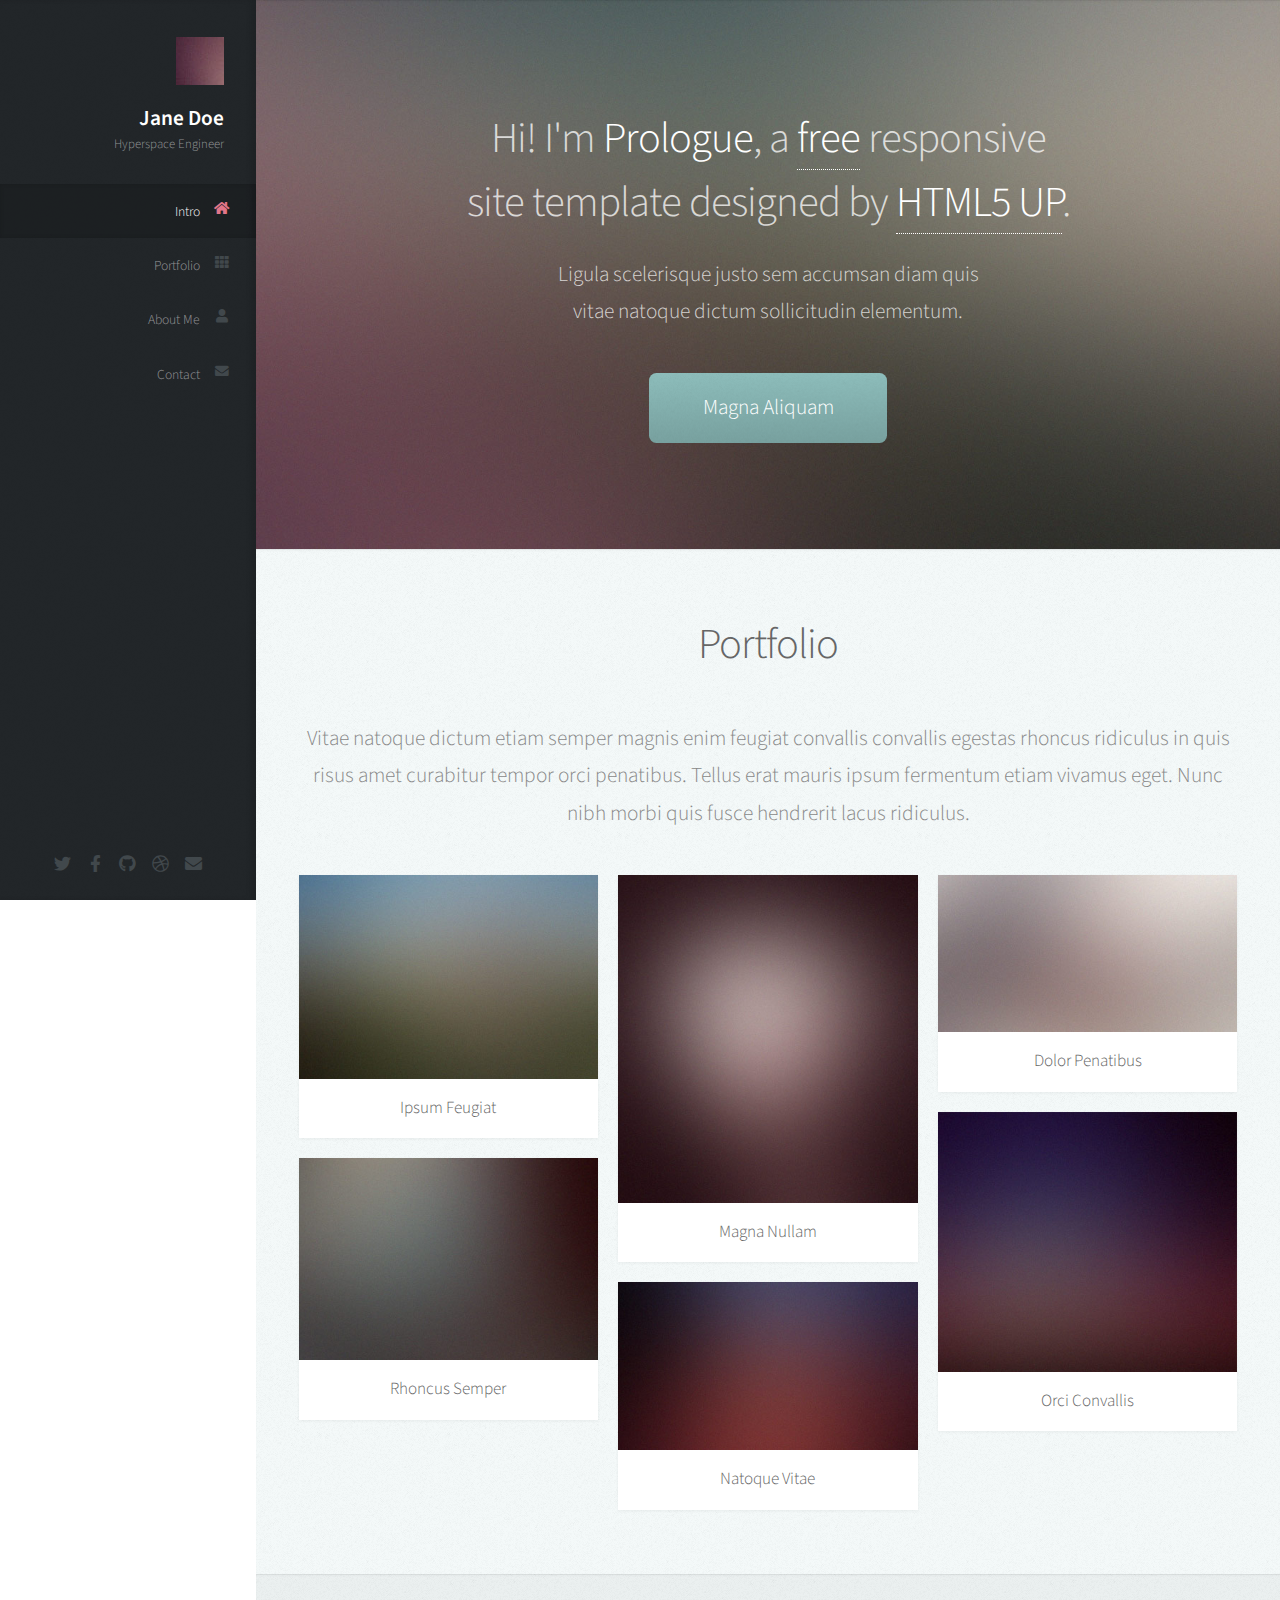
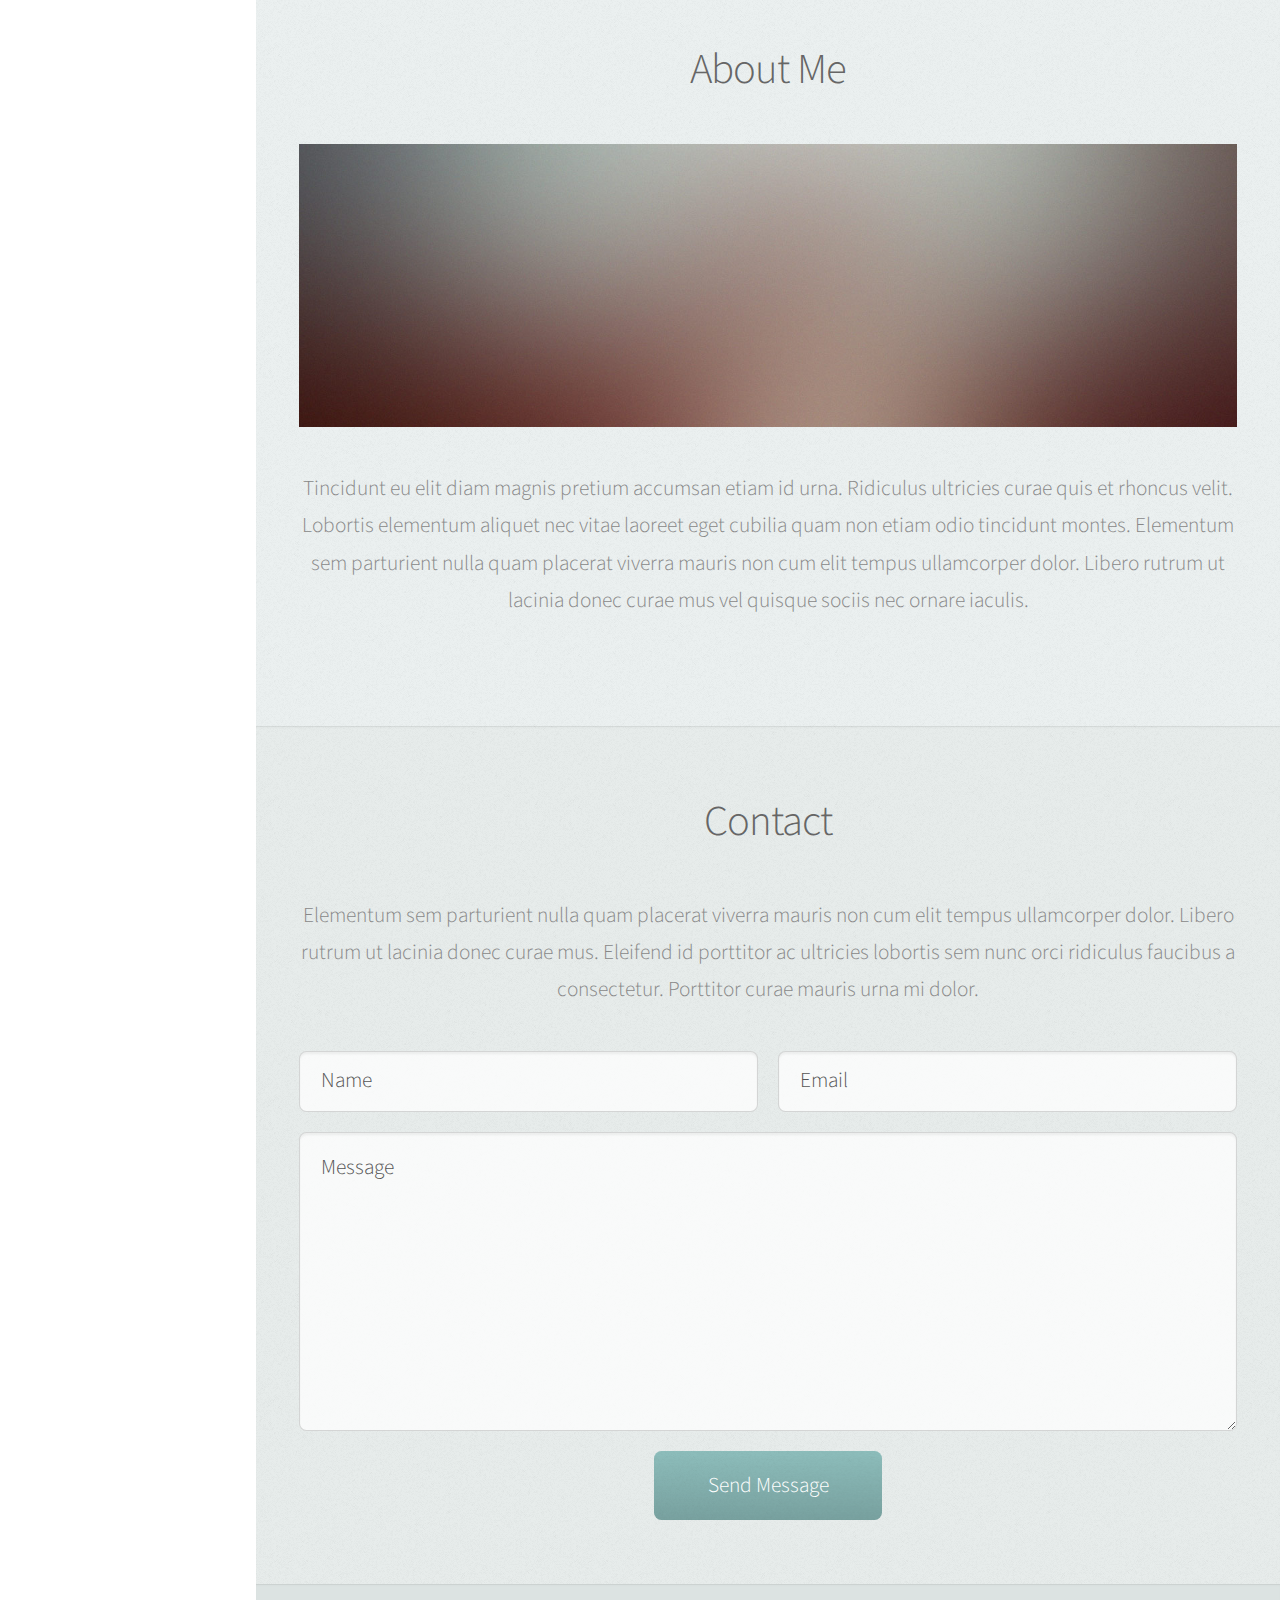
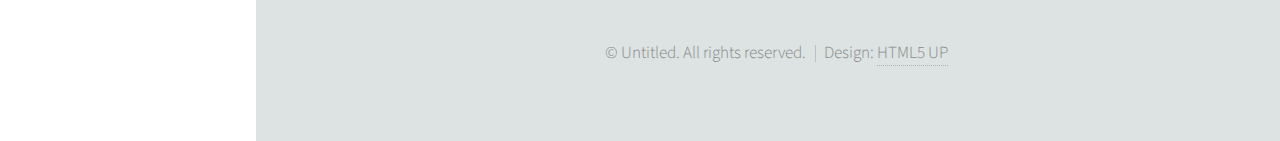
==== index.html @ 252306b5 "20210425-2" ====
<!DOCTYPE HTML>
<!--
	Prologue by HTML5 UP
	html5up.net | @ajlkn
	Free for personal and commercial use under the CCA 3.0 license (html5up.net/license)
-->
<html>
	<head>
		<title>Prologue by HTML5 UP</title>
		<meta charset="utf-8" />
		<meta name="viewport" content="width=device-width, initial-scale=1, user-scalable=no" />
		<link rel="stylesheet" href="assets/css/main.css" />
	</head>
	<body class="is-preload">

		<!-- Header -->
			<div id="header">

				<div class="top">

					<!-- Logo -->
						<div id="logo">
							<span class="image avatar48"><img src="images/avatar.jpg" alt="" /></span>
							<h1 id="title">Jane Doe</h1>
							<p>Hyperspace Engineer</p>
						</div>

					<!-- Nav -->
						<nav id="nav">
							<ul>
								<li><a href="#top" id="top-link"><span class="icon solid fa-home">Intro</span></a></li>
								<li><a href="#portfolio" id="portfolio-link"><span class="icon solid fa-th">Portfolio</span></a></li>
								<li><a href="#about" id="about-link"><span class="icon solid fa-user">About Me</span></a></li>
								<li><a href="#contact" id="contact-link"><span class="icon solid fa-envelope">Contact</span></a></li>
							</ul>
						</nav>

				</div>

				<div class="bottom">

					<!-- Social Icons -->
						<ul class="icons">
							<li><a href="#" class="icon brands fa-twitter"><span class="label">Twitter</span></a></li>
							<li><a href="#" class="icon brands fa-facebook-f"><span class="label">Facebook</span></a></li>
							<li><a href="#" class="icon brands fa-github"><span class="label">Github</span></a></li>
							<li><a href="#" class="icon brands fa-dribbble"><span class="label">Dribbble</span></a></li>
							<li><a href="#" class="icon solid fa-envelope"><span class="label">Email</span></a></li>
						</ul>

				</div>

			</div>

		<!-- Main -->
			<div id="main">

				<!-- Intro -->
					<section id="top" class="one dark cover">
						<div class="container">

							<header>
								<h2 class="alt">Hi! I'm <strong>Prologue</strong>, a <a href="http://html5up.net/license">free</a> responsive<br />
								site template designed by <a href="http://html5up.net">HTML5 UP</a>.</h2>
								<p>Ligula scelerisque justo sem accumsan diam quis<br />
								vitae natoque dictum sollicitudin elementum.</p>
							</header>

							<footer>
								<a href="#portfolio" class="button scrolly">Magna Aliquam</a>
							</footer>

						</div>
					</section>

				<!-- Portfolio -->
					<section id="portfolio" class="two">
						<div class="container">

							<header>
								<h2>Portfolio</h2>
							</header>

							<p>Vitae natoque dictum etiam semper magnis enim feugiat convallis convallis
							egestas rhoncus ridiculus in quis risus amet curabitur tempor orci penatibus.
							Tellus erat mauris ipsum fermentum etiam vivamus eget. Nunc nibh morbi quis
							fusce hendrerit lacus ridiculus.</p>

							<div class="row">
								<div class="col-4 col-12-mobile">
									<article class="item">
										<a href="#" class="image fit"><img src="images/pic02.jpg" alt="" /></a>
										<header>
											<h3>Ipsum Feugiat</h3>
										</header>
									</article>
									<article class="item">
										<a href="#" class="image fit"><img src="images/pic03.jpg" alt="" /></a>
										<header>
											<h3>Rhoncus Semper</h3>
										</header>
									</article>
								</div>
								<div class="col-4 col-12-mobile">
									<article class="item">
										<a href="#" class="image fit"><img src="images/pic04.jpg" alt="" /></a>
										<header>
											<h3>Magna Nullam</h3>
										</header>
									</article>
									<article class="item">
										<a href="#" class="image fit"><img src="images/pic05.jpg" alt="" /></a>
										<header>
											<h3>Natoque Vitae</h3>
										</header>
									</article>
								</div>
								<div class="col-4 col-12-mobile">
									<article class="item">
										<a href="#" class="image fit"><img src="images/pic06.jpg" alt="" /></a>
										<header>
											<h3>Dolor Penatibus</h3>
										</header>
									</article>
									<article class="item">
										<a href="#" class="image fit"><img src="images/pic07.jpg" alt="" /></a>
										<header>
											<h3>Orci Convallis</h3>
										</header>
									</article>
								</div>
							</div>

						</div>
					</section>

				<!-- About Me -->
					<section id="about" class="three">
						<div class="container">

							<header>
								<h2>About Me</h2>
							</header>

							<a href="#" class="image featured"><img src="images/pic08.jpg" alt="" /></a>

							<p>Tincidunt eu elit diam magnis pretium accumsan etiam id urna. Ridiculus
							ultricies curae quis et rhoncus velit. Lobortis elementum aliquet nec vitae
							laoreet eget cubilia quam non etiam odio tincidunt montes. Elementum sem
							parturient nulla quam placerat viverra mauris non cum elit tempus ullamcorper
							dolor. Libero rutrum ut lacinia donec curae mus vel quisque sociis nec
							ornare iaculis.</p>

						</div>
					</section>

				<!-- Contact -->
					<section id="contact" class="four">
						<div class="container">

							<header>
								<h2>Contact</h2>
							</header>

							<p>Elementum sem parturient nulla quam placerat viverra
							mauris non cum elit tempus ullamcorper dolor. Libero rutrum ut lacinia
							donec curae mus. Eleifend id porttitor ac ultricies lobortis sem nunc
							orci ridiculus faucibus a consectetur. Porttitor curae mauris urna mi dolor.</p>

							<form method="post" action="#">
								<div class="row">
									<div class="col-6 col-12-mobile"><input type="text" name="name" placeholder="Name" /></div>
									<div class="col-6 col-12-mobile"><input type="text" name="email" placeholder="Email" /></div>
									<div class="col-12">
										<textarea name="message" placeholder="Message"></textarea>
									</div>
									<div class="col-12">
										<input type="submit" value="Send Message" />
									</div>
								</div>
							</form>

						</div>
					</section>

			</div>

		<!-- Footer -->
			<div id="footer">

				<!-- Copyright -->
					<ul class="copyright">
						<li>&copy; Untitled. All rights reserved.</li><li>Design: <a href="http://html5up.net">HTML5 UP</a></li>
					</ul>

			</div>

		<!-- Scripts -->
			<script src="assets/js/jquery.min.js"></script>
			<script src="assets/js/jquery.scrolly.min.js"></script>
			<script src="assets/js/jquery.scrollex.min.js"></script>
			<script src="assets/js/browser.min.js"></script>
			<script src="assets/js/breakpoints.min.js"></script>
			<script src="assets/js/util.js"></script>
			<script src="assets/js/main.js"></script>

	</body>
</html>
---- assets/css/main.css ----
@import url("fontawesome-all.min.css");
@import url("https://fonts.googleapis.com/css?family=Source+Sans+Pro:300,300italic,400,600");

/*
	Prologue by HTML5 UP
	html5up.net | @ajlkn
	Free for personal and commercial use under the CCA 3.0 license (html5up.net/license)
*/

html, body, div, span, applet, object,
iframe, h1, h2, h3, h4, h5, h6, p, blockquote,
pre, a, abbr, acronym, address, big, cite,
code, del, dfn, em, img, ins, kbd, q, s, samp,
small, strike, strong, sub, sup, tt, var, b,
u, i, center, dl, dt, dd, ol, ul, li, fieldset,
form, label, legend, table, caption, tbody,
tfoot, thead, tr, th, td, article, aside,
canvas, details, embed, figure, figcaption,
footer, header, hgroup, menu, nav, output, ruby,
section, summary, time, mark, audio, video {
	margin: 0;
	padding: 0;
	border: 0;
	font-size: 100%;
	font: inherit;
	vertical-align: baseline;}

article, aside, details, figcaption, figure,
footer, header, hgroup, menu, nav, section {
	display: block;}

body {
	line-height: 1;
}

ol, ul {
	list-style: none;
}

blockquote, q {
	quotes: none;
}

	blockquote:before, blockquote:after, q:before, q:after {
		content: '';
		content: none;
	}

table {
	border-collapse: collapse;
	border-spacing: 0;
}

body {
	-webkit-text-size-adjust: none;
}

mark {
	background-color: transparent;
	color: inherit;
}

input::-moz-focus-inner {
	border: 0;
	padding: 0;
}

input, select, textarea {
	-moz-appearance: none;
	-webkit-appearance: none;
	-ms-appearance: none;
	appearance: none;
}

/* Basic */

	html {
		box-sizing: border-box;
	}

	*, *:before, *:after {
		box-sizing: inherit;
	}

	body {
		background: #fff;
		font-family: 'Source Sans Pro', sans-serif;
		font-size: 19pt;
		font-weight: 300;
		line-height: 1.75em;
		color: #888;
	}

		body.is-preload *, body.is-preload *:before, body.is-preload *:after {
			-moz-animation: none !important;
			-webkit-animation: none !important;
			-ms-animation: none !important;
			animation: none !important;
			-moz-transition: none !important;
			-webkit-transition: none !important;
			-ms-transition: none !important;
			transition: none !important;
		}

	input, textarea, select {
		font-family: 'Source Sans Pro', sans-serif;
		font-size: 19pt;
		font-weight: 300;
		line-height: 1.75em;
		color: #888;
	}

	h1, h2, h3, h4, h5, h6 {
		font-weight: 300;
		color: #666;
		line-height: 1.5em;
	}

	h1 a, h2 a, h3 a, h4 a, h5 a, h6 a {
		color: inherit;
		text-decoration: none;
	}

		h1 a strong, h2 a strong, h3 a strong, h4 a strong, h5 a strong, h6 a strong {
			color: #333;
		}

	h2 {
		font-size: 2em;
		letter-spacing: -1px;
	}

		h2.alt {
			color: #888;
		}

			h2.alt strong {
				color: #666;
			}

	h3 {
		font-size: 1.5em;
	}

	header {
		margin: 0 0 2em 0;
	}

		header > p {
			margin: 1em 0 0 0;
		}

	footer {
		margin: 2em 0 0 0;
	}

	strong, b {
		font-weight: 300;
		color: #666;
	}

	em, i {
		font-style: italic;
	}

	a {
		text-decoration: none;
		color: inherit;
		border-bottom: dotted 1px rgba(128, 128, 128, 0.5);
		-moz-transition: color 0.35s ease-in-out, border-bottom-color 0.35s ease-in-out;
		-webkit-transition: color 0.35s ease-in-out, border-bottom-color 0.35s ease-in-out;
		-ms-transition: color 0.35s ease-in-out, border-bottom-color 0.35s ease-in-out;
		transition: color 0.35s ease-in-out, border-bottom-color 0.35s ease-in-out;
		outline: 0;
	}

		a:hover {
			color: #E27689;
			border-bottom-color: rgba(255, 255, 255, 0);
		}

	sub {
		position: relative;
		top: 0.5em;
		font-size: 0.8em;
	}

	sup {
		position: relative;
		top: -0.5em;
		font-size: 0.8em;
	}

	hr {
		border: 0;
		border-top: solid 1px #ddd;
	}

	blockquote {
		border-left: solid 0.5em #ddd;
		padding: 1em 0 1em 2em;
		font-style: italic;
	}

	p, ul, ol, dl, table {
		margin-bottom: 2em;
	}

	br.clear {
		clear: both;
	}

/* Container */

	.container {
		margin: 0 auto;
		max-width: 100%;
		width: 1400px;
	}

		@media screen and (min-width: 961px) and (max-width: 1880px) {

			.container {
				width: 1200px;
			}

		}

		@media screen and (min-width: 961px) and (max-width: 1620px) {

			.container {
				width: 960px;
			}

		}

		@media screen and (min-width: 961px) and (max-width: 1320px) {

			.container {
				width: 100%;
			}

		}

		@media screen and (max-width: 960px) {

			.container {
				width: 100%;
			}

		}

		@media screen and (max-width: 736px) {

			.container {
				width: 100%;
			}

		}

/* Row */

	.row {
		display: flex;
		flex-wrap: wrap;
		box-sizing: border-box;
		align-items: stretch;
	}

		.row > * {
			box-sizing: border-box;
		}

		.row.gtr-uniform > * > :last-child {
			margin-bottom: 0;
		}

		.row.aln-left {
			justify-content: flex-start;
		}

		.row.aln-center {
			justify-content: center;
		}

		.row.aln-right {
			justify-content: flex-end;
		}

		.row.aln-top {
			align-items: flex-start;
		}

		.row.aln-middle {
			align-items: center;
		}

		.row.aln-bottom {
			align-items: flex-end;
		}

		.row > .imp {
			order: -1;
		}

		.row > .col-1 {
			width: 8.33333%;
		}

		.row > .off-1 {
			margin-left: 8.33333%;
		}

		.row > .col-2 {
			width: 16.66667%;
		}

		.row > .off-2 {
			margin-left: 16.66667%;
		}

		.row > .col-3 {
			width: 25%;
		}

		.row > .off-3 {
			margin-left: 25%;
		}

		.row > .col-4 {
			width: 33.33333%;
		}

		.row > .off-4 {
			margin-left: 33.33333%;
		}

		.row > .col-5 {
			width: 41.66667%;
		}

		.row > .off-5 {
			margin-left: 41.66667%;
		}

		.row > .col-6 {
			width: 50%;
		}

		.row > .off-6 {
			margin-left: 50%;
		}

		.row > .col-7 {
			width: 58.33333%;
		}

		.row > .off-7 {
			margin-left: 58.33333%;
		}

		.row > .col-8 {
			width: 66.66667%;
		}

		.row > .off-8 {
			margin-left: 66.66667%;
		}

		.row > .col-9 {
			width: 75%;
		}

		.row > .off-9 {
			margin-left: 75%;
		}

		.row > .col-10 {
			width: 83.33333%;
		}

		.row > .off-10 {
			margin-left: 83.33333%;
		}

		.row > .col-11 {
			width: 91.66667%;
		}

		.row > .off-11 {
			margin-left: 91.66667%;
		}

		.row > .col-12 {
			width: 100%;
		}

		.row > .off-12 {
			margin-left: 100%;
		}

		.row.gtr-0 {
			margin-top: 0px;
			margin-left: 0px;
		}

			.row.gtr-0 > * {
				padding: 0px 0 0 0px;
			}

			.row.gtr-0.gtr-uniform {
				margin-top: 0px;
			}

				.row.gtr-0.gtr-uniform > * {
					padding-top: 0px;
				}

		.row.gtr-25 {
			margin-top: -10px;
			margin-left: -10px;
		}

			.row.gtr-25 > * {
				padding: 10px 0 0 10px;
			}

			.row.gtr-25.gtr-uniform {
				margin-top: -10px;
			}

				.row.gtr-25.gtr-uniform > * {
					padding-top: 10px;
				}

		.row.gtr-50 {
			margin-top: -20px;
			margin-left: -20px;
		}

			.row.gtr-50 > * {
				padding: 20px 0 0 20px;
			}

			.row.gtr-50.gtr-uniform {
				margin-top: -20px;
			}

				.row.gtr-50.gtr-uniform > * {
					padding-top: 20px;
				}

		.row {
			margin-top: -40px;
			margin-left: -40px;
		}

			.row > * {
				padding: 40px 0 0 40px;
			}

			.row.gtr-uniform {
				margin-top: -40px;
			}

				.row.gtr-uniform > * {
					padding-top: 40px;
				}

		.row.gtr-150 {
			margin-top: -60px;
			margin-left: -60px;
		}

			.row.gtr-150 > * {
				padding: 60px 0 0 60px;
			}

			.row.gtr-150.gtr-uniform {
				margin-top: -60px;
			}

				.row.gtr-150.gtr-uniform > * {
					padding-top: 60px;
				}

		.row.gtr-200 {
			margin-top: -80px;
			margin-left: -80px;
		}

			.row.gtr-200 > * {
				padding: 80px 0 0 80px;
			}

			.row.gtr-200.gtr-uniform {
				margin-top: -80px;
			}

				.row.gtr-200.gtr-uniform > * {
					padding-top: 80px;
				}

		@media screen and (min-width: 961px) and (max-width: 1880px) {

			.row {
				display: flex;
				flex-wrap: wrap;
				box-sizing: border-box;
				align-items: stretch;
			}

				.row > * {
					box-sizing: border-box;
				}

				.row.gtr-uniform > * > :last-child {
					margin-bottom: 0;
				}

				.row.aln-left {
					justify-content: flex-start;
				}

				.row.aln-center {
					justify-content: center;
				}

				.row.aln-right {
					justify-content: flex-end;
				}

				.row.aln-top {
					align-items: flex-start;
				}

				.row.aln-middle {
					align-items: center;
				}

				.row.aln-bottom {
					align-items: flex-end;
				}

				.row > .imp-wide {
					order: -1;
				}

				.row > .col-1-wide {
					width: 8.33333%;
				}

				.row > .off-1-wide {
					margin-left: 8.33333%;
				}

				.row > .col-2-wide {
					width: 16.66667%;
				}

				.row > .off-2-wide {
					margin-left: 16.66667%;
				}

				.row > .col-3-wide {
					width: 25%;
				}

				.row > .off-3-wide {
					margin-left: 25%;
				}

				.row > .col-4-wide {
					width: 33.33333%;
				}

				.row > .off-4-wide {
					margin-left: 33.33333%;
				}

				.row > .col-5-wide {
					width: 41.66667%;
				}

				.row > .off-5-wide {
					margin-left: 41.66667%;
				}

				.row > .col-6-wide {
					width: 50%;
				}

				.row > .off-6-wide {
					margin-left: 50%;
				}

				.row > .col-7-wide {
					width: 58.33333%;
				}

				.row > .off-7-wide {
					margin-left: 58.33333%;
				}

				.row > .col-8-wide {
					width: 66.66667%;
				}

				.row > .off-8-wide {
					margin-left: 66.66667%;
				}

				.row > .col-9-wide {
					width: 75%;
				}

				.row > .off-9-wide {
					margin-left: 75%;
				}

				.row > .col-10-wide {
					width: 83.33333%;
				}

				.row > .off-10-wide {
					margin-left: 83.33333%;
				}

				.row > .col-11-wide {
					width: 91.66667%;
				}

				.row > .off-11-wide {
					margin-left: 91.66667%;
				}

				.row > .col-12-wide {
					width: 100%;
				}

				.row > .off-12-wide {
					margin-left: 100%;
				}

				.row.gtr-0 {
					margin-top: 0px;
					margin-left: 0px;
				}

					.row.gtr-0 > * {
						padding: 0px 0 0 0px;
					}

					.row.gtr-0.gtr-uniform {
						margin-top: 0px;
					}

						.row.gtr-0.gtr-uniform > * {
							padding-top: 0px;
						}

				.row.gtr-25 {
					margin-top: -10px;
					margin-left: -10px;
				}

					.row.gtr-25 > * {
						padding: 10px 0 0 10px;
					}

					.row.gtr-25.gtr-uniform {
						margin-top: -10px;
					}

						.row.gtr-25.gtr-uniform > * {
							padding-top: 10px;
						}

				.row.gtr-50 {
					margin-top: -20px;
					margin-left: -20px;
				}

					.row.gtr-50 > * {
						padding: 20px 0 0 20px;
					}

					.row.gtr-50.gtr-uniform {
						margin-top: -20px;
					}

						.row.gtr-50.gtr-uniform > * {
							padding-top: 20px;
						}

				.row {
					margin-top: -40px;
					margin-left: -40px;
				}

					.row > * {
						padding: 40px 0 0 40px;
					}

					.row.gtr-uniform {
						margin-top: -40px;
					}

						.row.gtr-uniform > * {
							padding-top: 40px;
						}

				.row.gtr-150 {
					margin-top: -60px;
					margin-left: -60px;
				}

					.row.gtr-150 > * {
						padding: 60px 0 0 60px;
					}

					.row.gtr-150.gtr-uniform {
						margin-top: -60px;
					}

						.row.gtr-150.gtr-uniform > * {
							padding-top: 60px;
						}

				.row.gtr-200 {
					margin-top: -80px;
					margin-left: -80px;
				}

					.row.gtr-200 > * {
						padding: 80px 0 0 80px;
					}

					.row.gtr-200.gtr-uniform {
						margin-top: -80px;
					}

						.row.gtr-200.gtr-uniform > * {
							padding-top: 80px;
						}

		}

		@media screen and (min-width: 961px) and (max-width: 1620px) {

			.row {
				display: flex;
				flex-wrap: wrap;
				box-sizing: border-box;
				align-items: stretch;
			}

				.row > * {
					box-sizing: border-box;
				}

				.row.gtr-uniform > * > :last-child {
					margin-bottom: 0;
				}

				.row.aln-left {
					justify-content: flex-start;
				}

				.row.aln-center {
					justify-content: center;
				}

				.row.aln-right {
					justify-content: flex-end;
				}

				.row.aln-top {
					align-items: flex-start;
				}

				.row.aln-middle {
					align-items: center;
				}

				.row.aln-bottom {
					align-items: flex-end;
				}

				.row > .imp-normal {
					order: -1;
				}

				.row > .col-1-normal {
					width: 8.33333%;
				}

				.row > .off-1-normal {
					margin-left: 8.33333%;
				}

				.row > .col-2-normal {
					width: 16.66667%;
				}

				.row > .off-2-normal {
					margin-left: 16.66667%;
				}

				.row > .col-3-normal {
					width: 25%;
				}

				.row > .off-3-normal {
					margin-left: 25%;
				}

				.row > .col-4-normal {
					width: 33.33333%;
				}

				.row > .off-4-normal {
					margin-left: 33.33333%;
				}

				.row > .col-5-normal {
					width: 41.66667%;
				}

				.row > .off-5-normal {
					margin-left: 41.66667%;
				}

				.row > .col-6-normal {
					width: 50%;
				}

				.row > .off-6-normal {
					margin-left: 50%;
				}

				.row > .col-7-normal {
					width: 58.33333%;
				}

				.row > .off-7-normal {
					margin-left: 58.33333%;
				}

				.row > .col-8-normal {
					width: 66.66667%;
				}

				.row > .off-8-normal {
					margin-left: 66.66667%;
				}

				.row > .col-9-normal {
					width: 75%;
				}

				.row > .off-9-normal {
					margin-left: 75%;
				}

				.row > .col-10-normal {
					width: 83.33333%;
				}

				.row > .off-10-normal {
					margin-left: 83.33333%;
				}

				.row > .col-11-normal {
					width: 91.66667%;
				}

				.row > .off-11-normal {
					margin-left: 91.66667%;
				}

				.row > .col-12-normal {
					width: 100%;
				}

				.row > .off-12-normal {
					margin-left: 100%;
				}

				.row.gtr-0 {
					margin-top: 0px;
					margin-left: 0px;
				}

					.row.gtr-0 > * {
						padding: 0px 0 0 0px;
					}

					.row.gtr-0.gtr-uniform {
						margin-top: 0px;
					}

						.row.gtr-0.gtr-uniform > * {
							padding-top: 0px;
						}

				.row.gtr-25 {
					margin-top: -10px;
					margin-left: -10px;
				}

					.row.gtr-25 > * {
						padding: 10px 0 0 10px;
					}

					.row.gtr-25.gtr-uniform {
						margin-top: -10px;
					}

						.row.gtr-25.gtr-uniform > * {
							padding-top: 10px;
						}

				.row.gtr-50 {
					margin-top: -20px;
					margin-left: -20px;
				}

					.row.gtr-50 > * {
						padding: 20px 0 0 20px;
					}

					.row.gtr-50.gtr-uniform {
						margin-top: -20px;
					}

						.row.gtr-50.gtr-uniform > * {
							padding-top: 20px;
						}

				.row {
					margin-top: -40px;
					margin-left: -40px;
				}

					.row > * {
						padding: 40px 0 0 40px;
					}

					.row.gtr-uniform {
						margin-top: -40px;
					}

						.row.gtr-uniform > * {
							padding-top: 40px;
						}

				.row.gtr-150 {
					margin-top: -60px;
					margin-left: -60px;
				}

					.row.gtr-150 > * {
						padding: 60px 0 0 60px;
					}

					.row.gtr-150.gtr-uniform {
						margin-top: -60px;
					}

						.row.gtr-150.gtr-uniform > * {
							padding-top: 60px;
						}

				.row.gtr-200 {
					margin-top: -80px;
					margin-left: -80px;
				}

					.row.gtr-200 > * {
						padding: 80px 0 0 80px;
					}

					.row.gtr-200.gtr-uniform {
						margin-top: -80px;
					}

						.row.gtr-200.gtr-uniform > * {
							padding-top: 80px;
						}

		}

		@media screen and (min-width: 961px) and (max-width: 1320px) {

			.row {
				display: flex;
				flex-wrap: wrap;
				box-sizing: border-box;
				align-items: stretch;
			}

				.row > * {
					box-sizing: border-box;
				}

				.row.gtr-uniform > * > :last-child {
					margin-bottom: 0;
				}

				.row.aln-left {
					justify-content: flex-start;
				}

				.row.aln-center {
					justify-content: center;
				}

				.row.aln-right {
					justify-content: flex-end;
				}

				.row.aln-top {
					align-items: flex-start;
				}

				.row.aln-middle {
					align-items: center;
				}

				.row.aln-bottom {
					align-items: flex-end;
				}

				.row > .imp-narrow {
					order: -1;
				}

				.row > .col-1-narrow {
					width: 8.33333%;
				}

				.row > .off-1-narrow {
					margin-left: 8.33333%;
				}

				.row > .col-2-narrow {
					width: 16.66667%;
				}

				.row > .off-2-narrow {
					margin-left: 16.66667%;
				}

				.row > .col-3-narrow {
					width: 25%;
				}

				.row > .off-3-narrow {
					margin-left: 25%;
				}

				.row > .col-4-narrow {
					width: 33.33333%;
				}

				.row > .off-4-narrow {
					margin-left: 33.33333%;
				}

				.row > .col-5-narrow {
					width: 41.66667%;
				}

				.row > .off-5-narrow {
					margin-left: 41.66667%;
				}

				.row > .col-6-narrow {
					width: 50%;
				}

				.row > .off-6-narrow {
					margin-left: 50%;
				}

				.row > .col-7-narrow {
					width: 58.33333%;
				}

				.row > .off-7-narrow {
					margin-left: 58.33333%;
				}

				.row > .col-8-narrow {
					width: 66.66667%;
				}

				.row > .off-8-narrow {
					margin-left: 66.66667%;
				}

				.row > .col-9-narrow {
					width: 75%;
				}

				.row > .off-9-narrow {
					margin-left: 75%;
				}

				.row > .col-10-narrow {
					width: 83.33333%;
				}

				.row > .off-10-narrow {
					margin-left: 83.33333%;
				}

				.row > .col-11-narrow {
					width: 91.66667%;
				}

				.row > .off-11-narrow {
					margin-left: 91.66667%;
				}

				.row > .col-12-narrow {
					width: 100%;
				}

				.row > .off-12-narrow {
					margin-left: 100%;
				}

				.row.gtr-0 {
					margin-top: 0px;
					margin-left: 0px;
				}

					.row.gtr-0 > * {
						padding: 0px 0 0 0px;
					}

					.row.gtr-0.gtr-uniform {
						margin-top: 0px;
					}

						.row.gtr-0.gtr-uniform > * {
							padding-top: 0px;
						}

				.row.gtr-25 {
					margin-top: -5px;
					margin-left: -5px;
				}

					.row.gtr-25 > * {
						padding: 5px 0 0 5px;
					}

					.row.gtr-25.gtr-uniform {
						margin-top: -5px;
					}

						.row.gtr-25.gtr-uniform > * {
							padding-top: 5px;
						}

				.row.gtr-50 {
					margin-top: -10px;
					margin-left: -10px;
				}

					.row.gtr-50 > * {
						padding: 10px 0 0 10px;
					}

					.row.gtr-50.gtr-uniform {
						margin-top: -10px;
					}

						.row.gtr-50.gtr-uniform > * {
							padding-top: 10px;
						}

				.row {
					margin-top: -20px;
					margin-left: -20px;
				}

					.row > * {
						padding: 20px 0 0 20px;
					}

					.row.gtr-uniform {
						margin-top: -20px;
					}

						.row.gtr-uniform > * {
							padding-top: 20px;
						}

				.row.gtr-150 {
					margin-top: -30px;
					margin-left: -30px;
				}

					.row.gtr-150 > * {
						padding: 30px 0 0 30px;
					}

					.row.gtr-150.gtr-uniform {
						margin-top: -30px;
					}

						.row.gtr-150.gtr-uniform > * {
							padding-top: 30px;
						}

				.row.gtr-200 {
					margin-top: -40px;
					margin-left: -40px;
				}

					.row.gtr-200 > * {
						padding: 40px 0 0 40px;
					}

					.row.gtr-200.gtr-uniform {
						margin-top: -40px;
					}

						.row.gtr-200.gtr-uniform > * {
							padding-top: 40px;
						}

		}

		@media screen and (max-width: 960px) {

			.row {
				display: flex;
				flex-wrap: wrap;
				box-sizing: border-box;
				align-items: stretch;
			}

				.row > * {
					box-sizing: border-box;
				}

				.row.gtr-uniform > * > :last-child {
					margin-bottom: 0;
				}

				.row.aln-left {
					justify-content: flex-start;
				}

				.row.aln-center {
					justify-content: center;
				}

				.row.aln-right {
					justify-content: flex-end;
				}

				.row.aln-top {
					align-items: flex-start;
				}

				.row.aln-middle {
					align-items: center;
				}

				.row.aln-bottom {
					align-items: flex-end;
				}

				.row > .imp-narrower {
					order: -1;
				}

				.row > .col-1-narrower {
					width: 8.33333%;
				}

				.row > .off-1-narrower {
					margin-left: 8.33333%;
				}

				.row > .col-2-narrower {
					width: 16.66667%;
				}

				.row > .off-2-narrower {
					margin-left: 16.66667%;
				}

				.row > .col-3-narrower {
					width: 25%;
				}

				.row > .off-3-narrower {
					margin-left: 25%;
				}

				.row > .col-4-narrower {
					width: 33.33333%;
				}

				.row > .off-4-narrower {
					margin-left: 33.33333%;
				}

				.row > .col-5-narrower {
					width: 41.66667%;
				}

				.row > .off-5-narrower {
					margin-left: 41.66667%;
				}

				.row > .col-6-narrower {
					width: 50%;
				}

				.row > .off-6-narrower {
					margin-left: 50%;
				}

				.row > .col-7-narrower {
					width: 58.33333%;
				}

				.row > .off-7-narrower {
					margin-left: 58.33333%;
				}

				.row > .col-8-narrower {
					width: 66.66667%;
				}

				.row > .off-8-narrower {
					margin-left: 66.66667%;
				}

				.row > .col-9-narrower {
					width: 75%;
				}

				.row > .off-9-narrower {
					margin-left: 75%;
				}

				.row > .col-10-narrower {
					width: 83.33333%;
				}

				.row > .off-10-narrower {
					margin-left: 83.33333%;
				}

				.row > .col-11-narrower {
					width: 91.66667%;
				}

				.row > .off-11-narrower {
					margin-left: 91.66667%;
				}

				.row > .col-12-narrower {
					width: 100%;
				}

				.row > .off-12-narrower {
					margin-left: 100%;
				}

				.row.gtr-0 {
					margin-top: 0px;
					margin-left: 0px;
				}

					.row.gtr-0 > * {
						padding: 0px 0 0 0px;
					}

					.row.gtr-0.gtr-uniform {
						margin-top: 0px;
					}

						.row.gtr-0.gtr-uniform > * {
							padding-top: 0px;
						}

				.row.gtr-25 {
					margin-top: -5px;
					margin-left: -5px;
				}

					.row.gtr-25 > * {
						padding: 5px 0 0 5px;
					}

					.row.gtr-25.gtr-uniform {
						margin-top: -5px;
					}

						.row.gtr-25.gtr-uniform > * {
							padding-top: 5px;
						}

				.row.gtr-50 {
					margin-top: -10px;
					margin-left: -10px;
				}

					.row.gtr-50 > * {
						padding: 10px 0 0 10px;
					}

					.row.gtr-50.gtr-uniform {
						margin-top: -10px;
					}

						.row.gtr-50.gtr-uniform > * {
							padding-top: 10px;
						}

				.row {
					margin-top: -20px;
					margin-left: -20px;
				}

					.row > * {
						padding: 20px 0 0 20px;
					}

					.row.gtr-uniform {
						margin-top: -20px;
					}

						.row.gtr-uniform > * {
							padding-top: 20px;
						}

				.row.gtr-150 {
					margin-top: -30px;
					margin-left: -30px;
				}

					.row.gtr-150 > * {
						padding: 30px 0 0 30px;
					}

					.row.gtr-150.gtr-uniform {
						margin-top: -30px;
					}

						.row.gtr-150.gtr-uniform > * {
							padding-top: 30px;
						}

				.row.gtr-200 {
					margin-top: -40px;
					margin-left: -40px;
				}

					.row.gtr-200 > * {
						padding: 40px 0 0 40px;
					}

					.row.gtr-200.gtr-uniform {
						margin-top: -40px;
					}

						.row.gtr-200.gtr-uniform > * {
							padding-top: 40px;
						}

		}

		@media screen and (max-width: 736px) {

			.row {
				display: flex;
				flex-wrap: wrap;
				box-sizing: border-box;
				align-items: stretch;
			}

				.row > * {
					box-sizing: border-box;
				}

				.row.gtr-uniform > * > :last-child {
					margin-bottom: 0;
				}

				.row.aln-left {
					justify-content: flex-start;
				}

				.row.aln-center {
					justify-content: center;
				}

				.row.aln-right {
					justify-content: flex-end;
				}

				.row.aln-top {
					align-items: flex-start;
				}

				.row.aln-middle {
					align-items: center;
				}

				.row.aln-bottom {
					align-items: flex-end;
				}

				.row > .imp-mobile {
					order: -1;
				}

				.row > .col-1-mobile {
					width: 8.33333%;
				}

				.row > .off-1-mobile {
					margin-left: 8.33333%;
				}

				.row > .col-2-mobile {
					width: 16.66667%;
				}

				.row > .off-2-mobile {
					margin-left: 16.66667%;
				}

				.row > .col-3-mobile {
					width: 25%;
				}

				.row > .off-3-mobile {
					margin-left: 25%;
				}

				.row > .col-4-mobile {
					width: 33.33333%;
				}

				.row > .off-4-mobile {
					margin-left: 33.33333%;
				}

				.row > .col-5-mobile {
					width: 41.66667%;
				}

				.row > .off-5-mobile {
					margin-left: 41.66667%;
				}

				.row > .col-6-mobile {
					width: 50%;
				}

				.row > .off-6-mobile {
					margin-left: 50%;
				}

				.row > .col-7-mobile {
					width: 58.33333%;
				}

				.row > .off-7-mobile {
					margin-left: 58.33333%;
				}

				.row > .col-8-mobile {
					width: 66.66667%;
				}

				.row > .off-8-mobile {
					margin-left: 66.66667%;
				}

				.row > .col-9-mobile {
					width: 75%;
				}

				.row > .off-9-mobile {
					margin-left: 75%;
				}

				.row > .col-10-mobile {
					width: 83.33333%;
				}

				.row > .off-10-mobile {
					margin-left: 83.33333%;
				}

				.row > .col-11-mobile {
					width: 91.66667%;
				}

				.row > .off-11-mobile {
					margin-left: 91.66667%;
				}

				.row > .col-12-mobile {
					width: 100%;
				}

				.row > .off-12-mobile {
					margin-left: 100%;
				}

				.row.gtr-0 {
					margin-top: 0px;
					margin-left: 0px;
				}

					.row.gtr-0 > * {
						padding: 0px 0 0 0px;
					}

					.row.gtr-0.gtr-uniform {
						margin-top: 0px;
					}

						.row.gtr-0.gtr-uniform > * {
							padding-top: 0px;
						}

				.row.gtr-25 {
					margin-top: -5px;
					margin-left: -5px;
				}

					.row.gtr-25 > * {
						padding: 5px 0 0 5px;
					}

					.row.gtr-25.gtr-uniform {
						margin-top: -5px;
					}

						.row.gtr-25.gtr-uniform > * {
							padding-top: 5px;
						}

				.row.gtr-50 {
					margin-top: -10px;
					margin-left: -10px;
				}

					.row.gtr-50 > * {
						padding: 10px 0 0 10px;
					}

					.row.gtr-50.gtr-uniform {
						margin-top: -10px;
					}

						.row.gtr-50.gtr-uniform > * {
							padding-top: 10px;
						}

				.row {
					margin-top: -20px;
					margin-left: -20px;
				}

					.row > * {
						padding: 20px 0 0 20px;
					}

					.row.gtr-uniform {
						margin-top: -20px;
					}

						.row.gtr-uniform > * {
							padding-top: 20px;
						}

				.row.gtr-150 {
					margin-top: -30px;
					margin-left: -30px;
				}

					.row.gtr-150 > * {
						padding: 30px 0 0 30px;
					}

					.row.gtr-150.gtr-uniform {
						margin-top: -30px;
					}

						.row.gtr-150.gtr-uniform > * {
							padding-top: 30px;
						}

				.row.gtr-200 {
					margin-top: -40px;
					margin-left: -40px;
				}

					.row.gtr-200 > * {
						padding: 40px 0 0 40px;
					}

					.row.gtr-200.gtr-uniform {
						margin-top: -40px;
					}

						.row.gtr-200.gtr-uniform > * {
							padding-top: 40px;
						}

		}

/* Sections/Article */

	section, article {
		margin-bottom: 3em;
	}

		section > :last-child,
		section > .container, section:last-child, article > :last-child,
		article > .container, article:last-child {
			margin-bottom: 0;
		}

		.row > section, .row > article {
			margin-bottom: 0;
		}

/* Image */

	.image {
		display: inline-block;
		border: 0;
	}

		.image img {
			display: block;
			width: 100%;
		}

		.image.avatar48 {
			width: 48px;
			height: 48px;
			background: #f00;
		}

			.image.avatar48 img {
				width: 48px;
				height: 48px;
			}

		.image.fit {
			display: block;
			width: 100%;
		}

		.image.featured {
			display: block;
			width: 100%;
			margin: 0 0 2em 0;
		}

		.image.left {
			float: left;
			margin: 0 2em 2em 0;
		}

		.image.centered {
			display: block;
			margin: 0 0 2em 0;
		}

			.image.centered img {
				margin: 0 auto;
				width: auto;
			}

/* List */

	ul {
		list-style: disc;
		padding-left: 1em;
	}

		ul li {
			padding-left: 0.5em;
		}

	ol {
		list-style: decimal;
		padding-left: 1.25em;
	}

		ol li {
			padding-left: 0.25em;
		}

/* Icons */

	ul.icons {
		cursor: default;
		list-style: none;
		padding-left: 0;
	}

		ul.icons li {
			display: inline-block;
			padding-left: 0;
		}

		ul.icons a {
			display: inline-block;
			width: 2em;
			height: 2em;
			line-height: 2em;
			text-align: center;
			border: 0;
		}

/* Form */

	form label {
		display: block;
		text-align: left;
		margin-bottom: 0.5em;
	}

	form input[type="text"],
	form input[type="email"],
	form input[type="password"],
	form select,
	form textarea {
		position: relative;
		-webkit-appearance: none;
		display: block;
		border: 0;
		outline: 0;
		background: #fff;
		background: rgba(255, 255, 255, 0.75);
		width: 100%;
		border-radius: 0.35em;
		padding: 0.75em 1em 0.75em 1em;
		box-shadow: inset 0 0.1em 0.1em 0 rgba(0, 0, 0, 0.05);
		border: solid 1px rgba(0, 0, 0, 0.15);
		-moz-transition: all 0.35s ease-in-out;
		-webkit-transition: all 0.35s ease-in-out;
		-ms-transition: all 0.35s ease-in-out;
		transition: all 0.35s ease-in-out;
	}

		form input[type="text"]:focus,
		form input[type="email"]:focus,
		form input[type="password"]:focus,
		form select:focus,
		form textarea:focus {
			box-shadow: 0 0 2px 1px #8ebebc;
			background: #fff;
		}

	form input[type="text"],
	form input[type="email"],
	form input[type="password"],
	form select {
		line-height: 1.25em;
	}

	form textarea {
		min-height: 14em;
	}

	form ::-webkit-input-placeholder {
		color: #555 !important;
	}

	form :-moz-placeholder {
		color: #555 !important;
	}

	form ::-moz-placeholder {
		color: #555 !important;
	}

	form :-ms-input-placeholder {
		color: #555 !important;
	}

	form ::-moz-focus-inner {
		border: 0;
	}

/* Table */

	table {
		width: 100%;
		text-align: left;
	}

		table tbody tr:nth-child(2n+2) {
			background: #f4f4f4;
		}

		table td {
			padding: 0.5em 1em 0.5em 1em;
		}

		table th {
			text-align: left;
			padding: 0.5em 1em 0.5em 1em;
			color: #fff;
			background: #222729 url("images/overlay.png");
		}

		table thead {
			background: #444;
			color: #fff;
		}

		table tfoot {
			background: #eee;
		}

/* Button */

	input[type="button"],
	input[type="submit"],
	input[type="reset"],
	button,
	.button {
		position: relative;
		display: inline-block;
		border-radius: 0.35em;
		color: #fff !important;
		text-decoration: none;
		padding: 0.75em 2.5em 0.75em 2.5em;
		background-color: #8ebebc;
		border: 0;
		cursor: pointer;
		background-image: -moz-linear-gradient(top, rgba(0, 0, 0, 0), rgba(0, 0, 0, 0.15)), url("images/overlay.png");
		background-image: -webkit-linear-gradient(top, rgba(0, 0, 0, 0), rgba(0, 0, 0, 0.15)), url("images/overlay.png");
		background-image: -ms-linear-gradient(top, rgba(0, 0, 0, 0), rgba(0, 0, 0, 0.15)), url("images/overlay.png");
		background-image: linear-gradient(top, rgba(0, 0, 0, 0), rgba(0, 0, 0, 0.15)), url("images/overlay.png");
		-moz-transition: background-color 0.35s ease-in-out;
		-webkit-transition: background-color 0.35s ease-in-out;
		-ms-transition: background-color 0.35s ease-in-out;
		transition: background-color 0.35s ease-in-out;
	}

		input[type="button"]:hover,
		input[type="submit"]:hover,
		input[type="reset"]:hover,
		button:hover,
		.button:hover {
			background-color: #9ececc;
		}

		input[type="button"]:active,
		input[type="submit"]:active,
		input[type="reset"]:active,
		button:active,
		.button:active {
			background-color: #7eaeac;
		}

/* Item */

	.item {
		box-shadow: 0 0.05em 0.15em 0 rgba(0, 0, 0, 0.05);
		margin-bottom: 40px;
	}

		.item header {
			background: #fff;
			margin: 0;
			padding: 1em 0 1em 0;
			font-size: 0.8em;
		}

			.item header h3 {
				font-size: 1em;
			}

/* Icons */

	.icon {
		text-decoration: none;
		text-decoration: none;
	}

		.icon:before {
			-moz-osx-font-smoothing: grayscale;
			-webkit-font-smoothing: antialiased;
			display: inline-block;
			font-style: normal;
			font-variant: normal;
			text-rendering: auto;
			line-height: 1;
			text-transform: none !important;
			font-family: 'Font Awesome 5 Free';
			font-weight: 400;
		}

		.icon:before {
			line-height: inherit;
		}

		.icon > .label {
			display: none;
		}

		.icon.solid:before {
			font-weight: 900;
		}

		.icon.brands:before {
			font-family: 'Font Awesome 5 Brands';
		}

/* Header */

	#header {
		display: -moz-flex;
		display: -webkit-flex;
		display: -ms-flex;
		display: flex;
		-moz-flex-direction: column;
		-webkit-flex-direction: column;
		-ms-flex-direction: column;
		flex-direction: column;
		-moz-justify-content: space-between;
		-webkit-justify-content: space-between;
		-ms-justify-content: space-between;
		justify-content: space-between;
		background: #222629 url("images/overlay.png");
		box-shadow: inset -0.25em 0 0.25em 0 rgba(0, 0, 0, 0.1);
		color: #fff;
		height: 100%;
		left: 0;
		overflow-y: auto;
		position: fixed;
		text-align: right;
		top: 0;
		width: 375px;
	}

		#header .top {
			-moz-flex-grow: 1;
			-webkit-flex-grow: 1;
			-ms-flex-grow: 1;
			flex-grow: 1;
		}

		#header .bottom {
			-moz-flex-shrink: 0;
			-webkit-flex-shrink: 0;
			-ms-flex-shrink: 0;
			flex-shrink: 0;
			padding: 1.5em 0 0.75em 0;
		}

			#header .bottom > :last-child {
				margin-bottom: 0;
			}

		#header .icons {
			font-size: 0.8em;
			text-align: center;
		}

			#header .icons a {
				color: #41484c;
				-moz-transition: color 0.35s ease-in-out;
				-webkit-transition: color 0.35s ease-in-out;
				-ms-transition: color 0.35s ease-in-out;
				transition: color 0.35s ease-in-out;
			}

				#header .icons a:hover {
					color: #fff;
				}

	#logo {
		position: relative;
		margin: 1.75em 1.5em 1.5em 1.5em;
		min-height: 48px;
		cursor: default;
	}

		#logo h1 {
			position: relative;
			color: #fff;
			font-weight: 600;
			font-size: 1em;
			line-height: 1em;
		}

		#logo p {
			position: relative;
			display: block;
			font-size: 0.6em;
			color: rgba(255, 255, 255, 0.5);
			line-height: 1.25em;
			margin: 0.5em 0 0 0;
		}

		#logo .image {
			position: absolute;
			left: 0;
			top: 0;
		}

	#nav ul {
		list-style: none;
		padding-left: 0;
		margin-bottom: 0;
	}

		#nav ul li {
			padding-left: 0;
		}

			#nav ul li a {
				display: block;
				padding: 0.5em 1.5em 0.5em 1.5em;
				color: rgba(255, 255, 255, 0.5);
				text-decoration: none;
				outline: 0;
				border: 0;
				-moz-transition: none;
				-webkit-transition: none;
				-ms-transition: none;
				transition: none;
			}

				#nav ul li a span {
					position: relative;
					display: block;
					font-size: 0.8em;
				}

					#nav ul li a span:before {
						position: absolute;
						left: 0;
						color: #41484c;
						text-align: center;
						width: 1.25em;
						line-height: 1.75em;
					}

				#nav ul li a.active {
					background: rgba(0, 0, 0, 0.15);
					box-shadow: inset 0 0 0.25em 0 rgba(0, 0, 0, 0.125);
					color: #fff;
				}

					#nav ul li a.active span:before {
						color: #e27689;
					}

/* Footer */

	#footer {
		margin-left: 375px;
		text-align: center;
		background-color: #dce3e2;
		padding: 3em 0 4em 0;
		box-shadow: inset 0 1px 0 0 rgba(0, 0, 0, 0.05), inset 0 0.1em 0.1em 0 rgba(0, 0, 0, 0.025);
		font-size: 0.8em;
	}

		#footer .copyright {
			cursor: default;
			margin: 0;
		}

			#footer .copyright li {
				display: inline-block;
				line-height: 1em;
				border-left: solid 1px rgba(128, 128, 128, 0.35);
				padding: 0 0 0 0.5em;
				margin: 0 0 0 0.5em;
			}

				#footer .copyright li:first-child {
					border-left: 0;
					padding-left: 0;
					margin-left: 0;
				}

/* Main */

	#main {
		margin-left: 375px;
	}

		#main > section {
			margin: 0;
			overflow: hidden;
			padding: 4em 0;
			box-shadow: inset 0 1px 0 0 rgba(0, 0, 0, 0.05), inset 0 0.1em 0.1em 0 rgba(0, 0, 0, 0.025);
			text-align: center;
			background-image: url("images/overlay.png");
		}

			#main > section.dark {
				color: #ddd;
				color: rgba(255, 255, 255, 0.75);
			}

				#main > section.dark h2, #main > section.dark h3, #main > section.dark h4, #main > section.dark h5, #main > section.dark h6 {
					color: inherit;
				}

				#main > section.dark strong {
					color: #fff;
					border-color: inherit;
				}

				#main > section.dark a {
					color: #fff;
					border-color: inherit;
				}

					#main > section.dark a:hover {
						border-bottom-color: rgba(255, 255, 255, 0);
					}

			#main > section.cover {
				padding: 10em 0;
				background-size: cover;
				background-position: center center;
			}

			#main > section.one {
				background-color: #81918E;
				background-image: url("../../images/banner.jpg");
			}

			#main > section.two {
				background-color: #f5fafa;
			}

			#main > section.three {
				background-color: #ecf1f1;
			}

			#main > section.four {
				background-color: #e8edec;
			}

/* Wide */

	@media screen and (min-width: 961px) and (max-width: 1880px) {

		/* Basic */

			body, input, textarea, select {
				font-size: 17pt;
			}

		/* Header */

			#header {
				width: 300px;
			}

		/* Footer */

			#footer {
				margin-left: 300px;
			}

		/* Main */

			#main {
				margin-left: 300px;
			}

	}

/* Normal */

	@media screen and (min-width: 961px) and (max-width: 1620px) {

		/* Main */

			#main > section {
				padding: 3em 0;
			}

			#main section.cover {
				padding: 5em 0;
			}

	}

/* Narrow */

	@media screen and (min-width: 961px) and (max-width: 1320px) {

		/* Basic */

			body, input, textarea, select {
				font-size: 16pt;
			}

			.container {
				padding: 0 2em 0 2em;
			}

		/* Icons */

			ul.icons li a {
				width: 1.75em;
			}

		/* Item */

			.item {
				margin-bottom: 20px;
			}

		/* Header */

			#header {
				width: 20%;
			}

			#logo .image {
				position: relative;
				margin: 0 0 0.5em 0;
			}

			#nav ul li a {
				font-size: 0.8em;
				padding-top: 0.5em;
				padding-bottom: 0.5em;
			}

				#nav ul li a span {
					padding-right: 2.25em;
				}

					#nav ul li a span:before {
						left: 100%;
						margin-left: -1.25em;
						line-height: 2.25em;
					}

		/* Footer */

			#footer {
				margin-left: 20%;
			}

		/* Main */

			#main {
				margin-left: 20%;
			}

	}

/* Narrower */

	#headerToggle {
		display: none;
	}

	@media screen and (max-width: 960px) {

		/* Basic */

			html, body {
				overflow-x: hidden;
			}

			body, input, textarea, select {
				font-size: 16pt;
			}

			header br {
				display: none;
			}

			.container {
				padding: 0 2em 0 2em;
			}

		/* Item */

			.item {
				margin-bottom: 15px;
			}

		/* Icons */

			ul.icons a {
				width: 1.75em;
				font-size: 1.25em;
			}

		/* Header */

			#header {
				-moz-backface-visibility: hidden;
				-webkit-backface-visibility: hidden;
				-ms-backface-visibility: hidden;
				backface-visibility: hidden;
				-moz-transform: translateX(-275px);
				-webkit-transform: translateX(-275px);
				-ms-transform: translateX(-275px);
				transform: translateX(-275px);
				-moz-transition: -moz-transform 0.5s ease;
				-webkit-transition: -webkit-transform 0.5s ease;
				-ms-transition: -ms-transform 0.5s ease;
				transition: transform 0.5s ease;
				-webkit-overflow-scrolling: touch;
				display: block;
				height: 100%;
				left: 0;
				overflow-y: auto;
				position: fixed;
				top: 0;
				width: 275px;
				z-index: 10002;
				width: 275px;
				background: #222729 url("images/overlay.png");
				box-shadow: inset -0.25em 0 0.25em 0 rgba(0, 0, 0, 0.125);
			}

				#header .top {
					position: relative;
				}

				#header .bottom {
					border-top: solid 1px rgba(255, 255, 255, 0.05);
					box-shadow: 0 -1px 0 0 rgba(0, 0, 0, 0.15);
					padding-top: 2em;
					margin-top: 2em;
					position: relative;
				}

			#logo {
				margin: 1.5em 1.25em 1.25em 1.25em;
			}

			#nav ul li a {
				padding: 0.5em 1.25em 0.5em 1.25em;
			}

			#headerToggle {
				-moz-backface-visibility: hidden;
				-webkit-backface-visibility: hidden;
				-ms-backface-visibility: hidden;
				backface-visibility: hidden;
				-moz-transition: -moz-transform 0.5s ease;
				-webkit-transition: -webkit-transform 0.5s ease;
				-ms-transition: -ms-transform 0.5s ease;
				transition: transform 0.5s ease;
				display: block;
				height: 2.25em;
				left: 0;
				position: fixed;
				top: 0;
				width: 3.25em;
				z-index: 10001;
			}

				#headerToggle .toggle {
					text-decoration: none;
					position: absolute;
					left: 0;
					top: 0;
					width: 100%;
					height: 100%;
					outline: 0;
					border: 0;
				}

					#headerToggle .toggle:before {
						-moz-osx-font-smoothing: grayscale;
						-webkit-font-smoothing: antialiased;
						display: inline-block;
						font-style: normal;
						font-variant: normal;
						text-rendering: auto;
						line-height: 1;
						text-transform: none !important;
						font-family: 'Font Awesome 5 Free';
						font-weight: 900;
					}

					#headerToggle .toggle:before {
						text-decoration: none;
						content: '\f0c9';
						color: #fff;
						font-size: 18px;
						background: rgba(128, 136, 144, 0.5);
						border-radius: 0.35em;
						text-align: center;
						position: absolute;
						left: 0.5em;
						top: 0.5em;
						display: block;
						width: 3.25em;
						height: 2.25em;
						line-height: 2.25em;
					}

			body.header-visible #main {
				-moz-transform: translateX(275px);
				-webkit-transform: translateX(275px);
				-ms-transform: translateX(275px);
				transform: translateX(275px);
			}

			body.header-visible #headerToggle {
				-moz-transform: translateX(275px);
				-webkit-transform: translateX(275px);
				-ms-transform: translateX(275px);
				transform: translateX(275px);
			}

			body.header-visible #header {
				-moz-transform: translateX(0);
				-webkit-transform: translateX(0);
				-ms-transform: translateX(0);
				transform: translateX(0);
			}

		/* Footer */

			#footer {
				margin-left: 0;
			}

		/* Main */

			#main {
				-moz-backface-visibility: hidden;
				-webkit-backface-visibility: hidden;
				-ms-backface-visibility: hidden;
				backface-visibility: hidden;
				-moz-transition: -moz-transform 0.5s ease;
				-webkit-transition: -webkit-transform 0.5s ease;
				-ms-transition: -ms-transform 0.5s ease;
				transition: transform 0.5s ease;
				padding-bottom: 1px;
				margin-left: 0;
			}

				#main > section {
					padding: 3em 0;
				}

				#main section.cover {
					padding: 4em 0;
				}

	}

/* Mobile */

	@media screen and (max-width: 736px) {

		/* Basic */

			body, input, textarea, select {
				font-size: 14pt;
			}

			h2 {
				font-size: 1.5em;
				letter-spacing: 0;
				font-weight: 300;
			}

			.container {
				padding: 0 15px 0 15px;
			}

		/* List */

			ul.icons a {
				width: 2em;
				font-size: 1.25em;
			}

		/* Main */

			#main > section {
				padding: 2em 0;
			}

			#main section.cover {
				padding: 4em 0em;
			}

				#main section.cover header {
					padding: 0 1em;
				}

		/* Footer */

			#footer .copyright li {
				display: block;
				line-height: 1.25em;
				border: 0;
				padding: 0;
				margin: 1em 0 0 0;
			}

				#footer .copyright li:first-child {
					margin-top: 0;
				}

	}
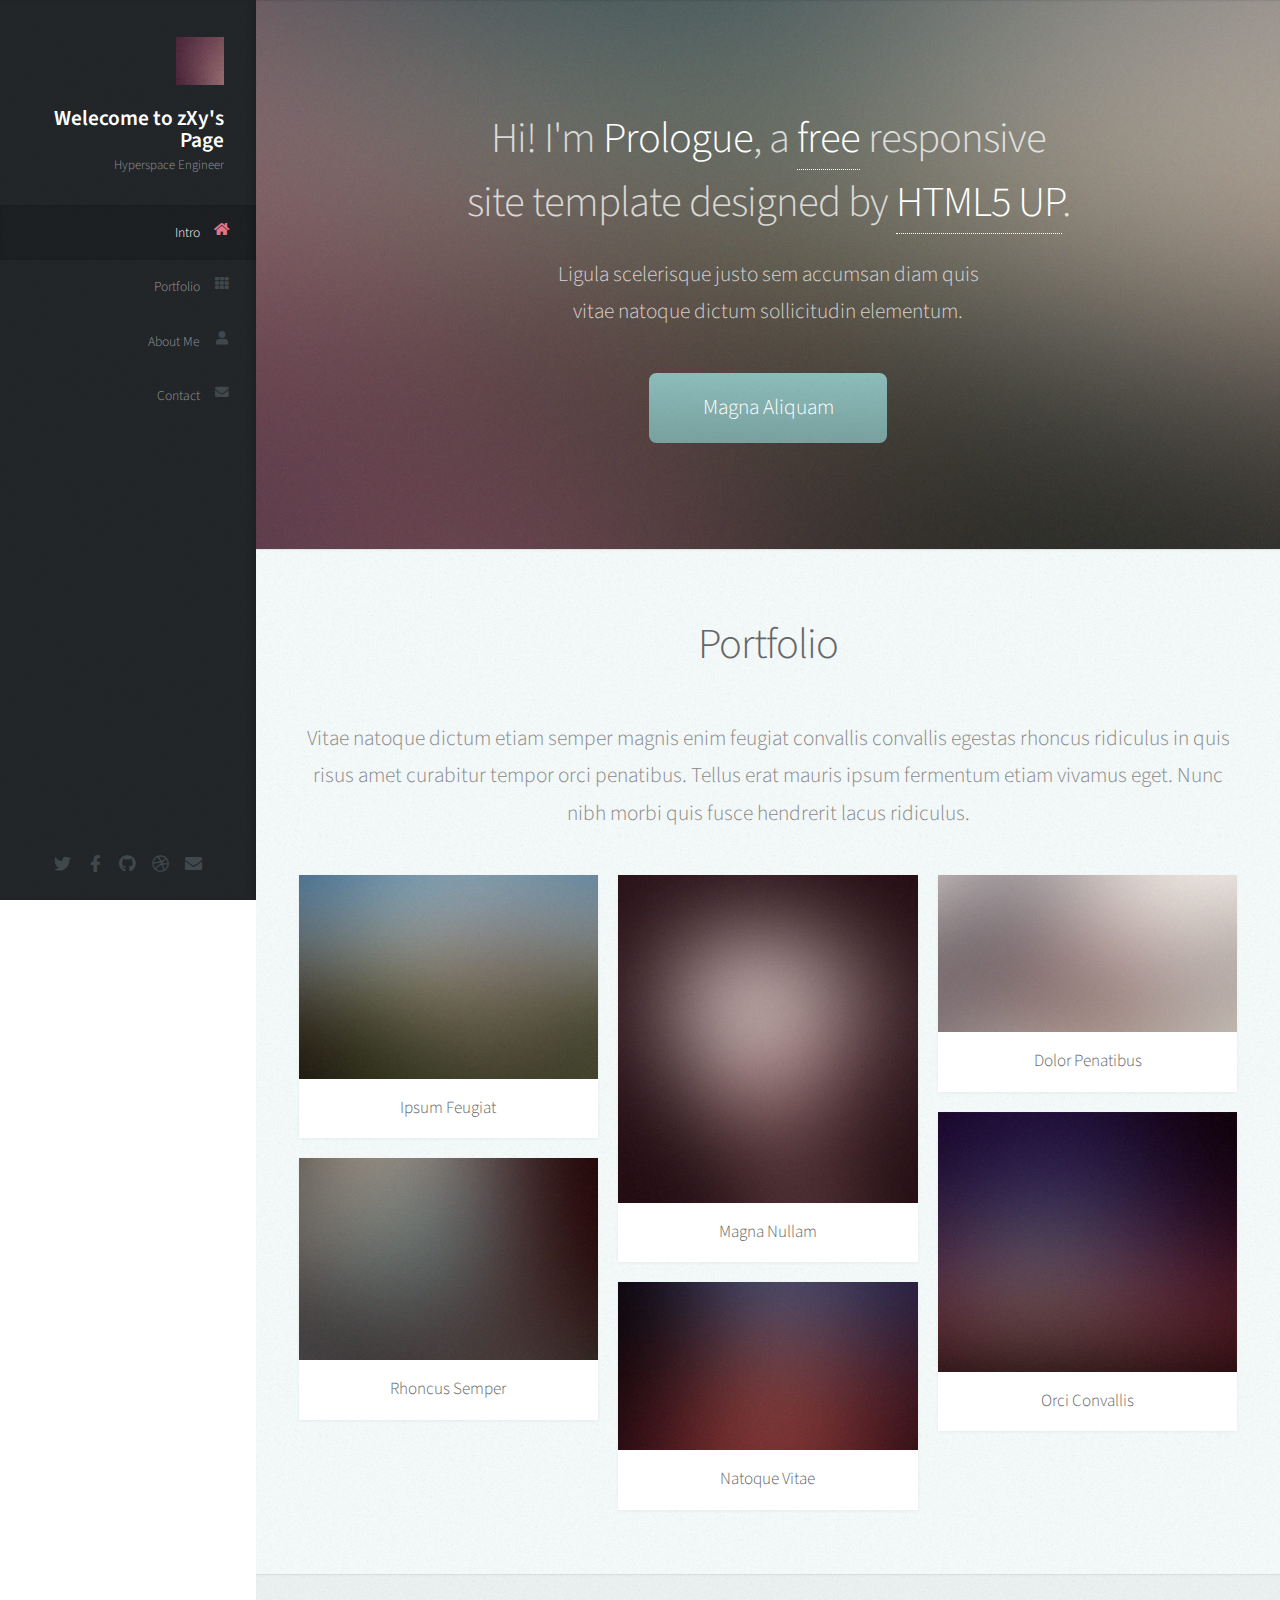
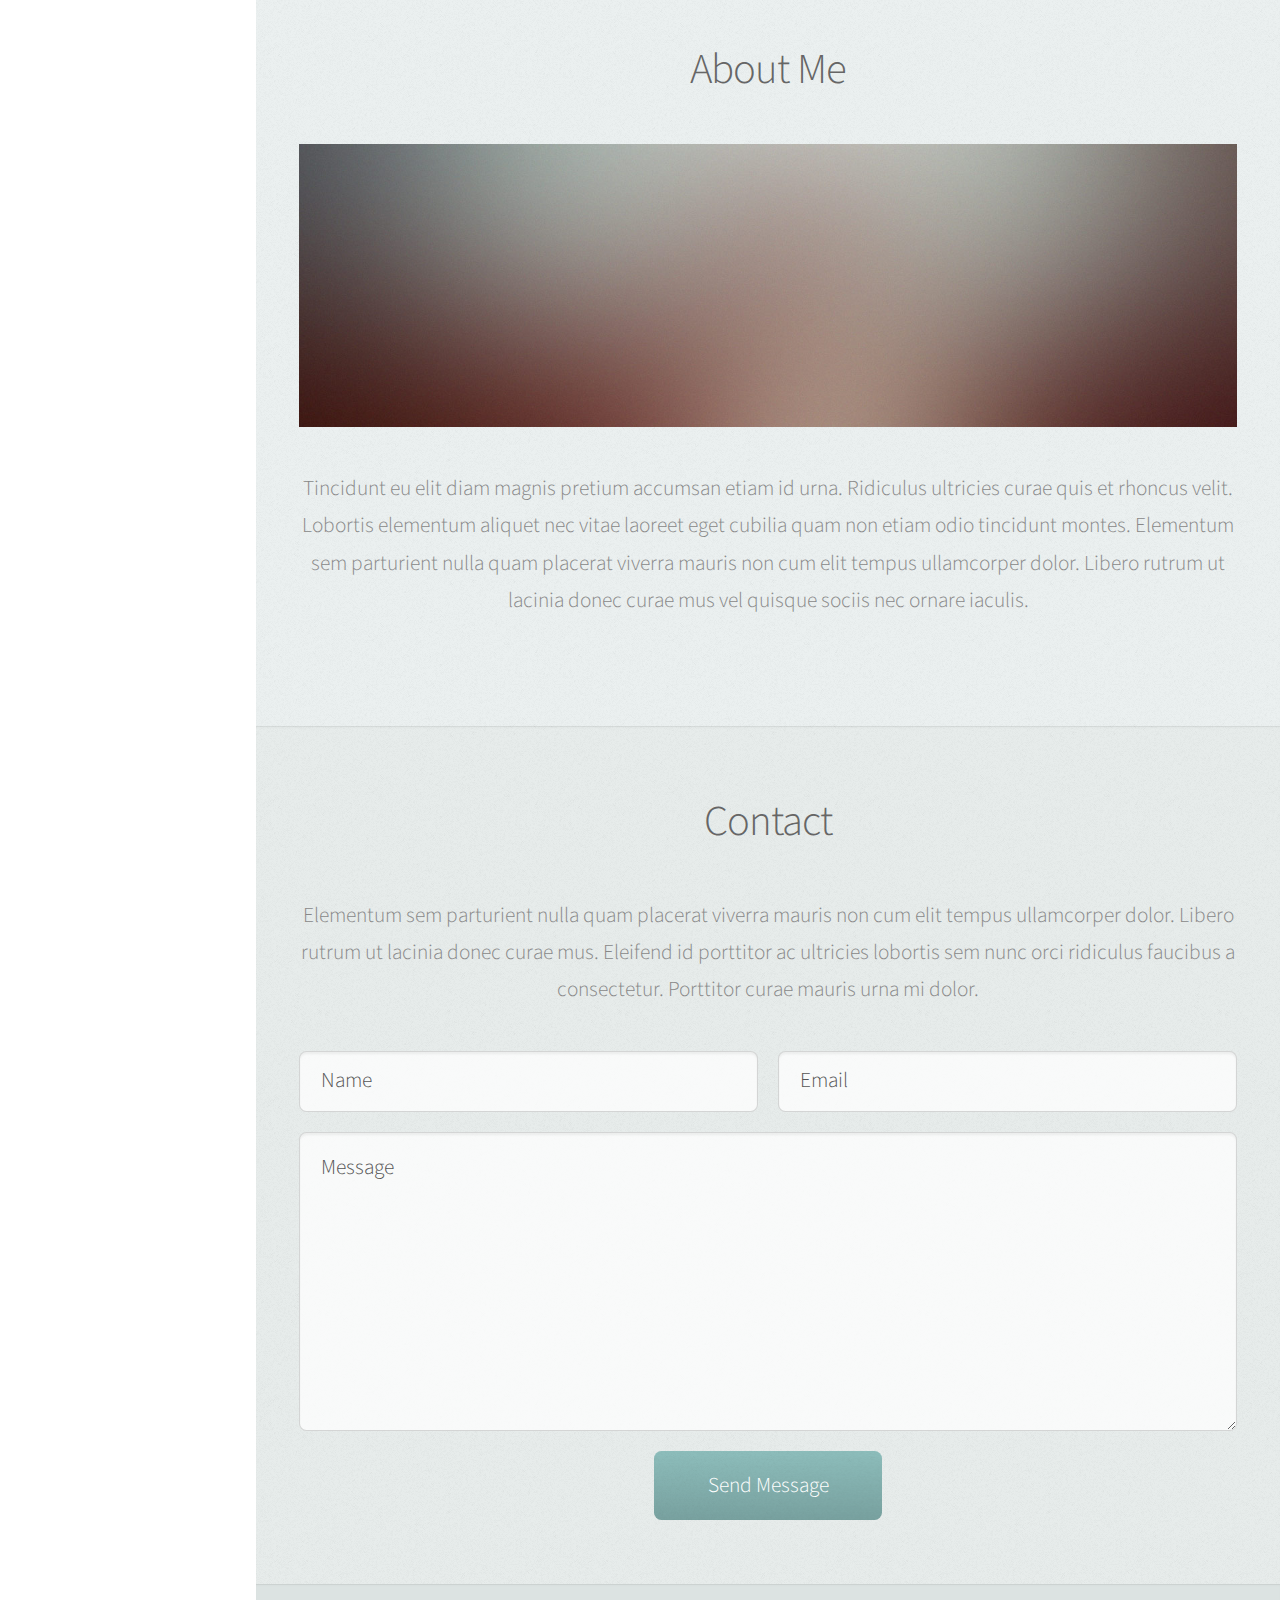
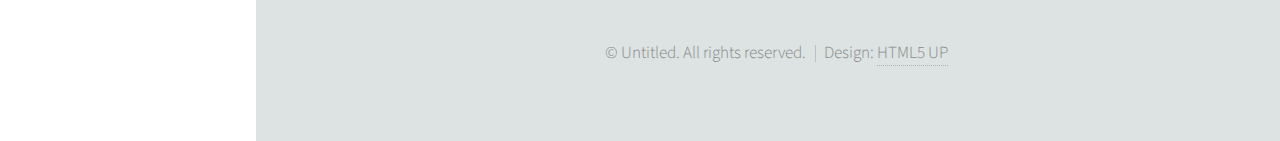
==== commit 2aa9525b: "20210425-3" ====
--- a/index.html
+++ b/index.html
@@ -21,7 +21,7 @@
 					<!-- Logo -->
 						<div id="logo">
 							<span class="image avatar48"><img src="images/avatar.jpg" alt="" /></span>
-							<h1 id="title">Jane Doe</h1>
+							<h1 id="title">Welecome to zXy's Page</h1>
 							<p>Hyperspace Engineer</p>
 						</div>
 
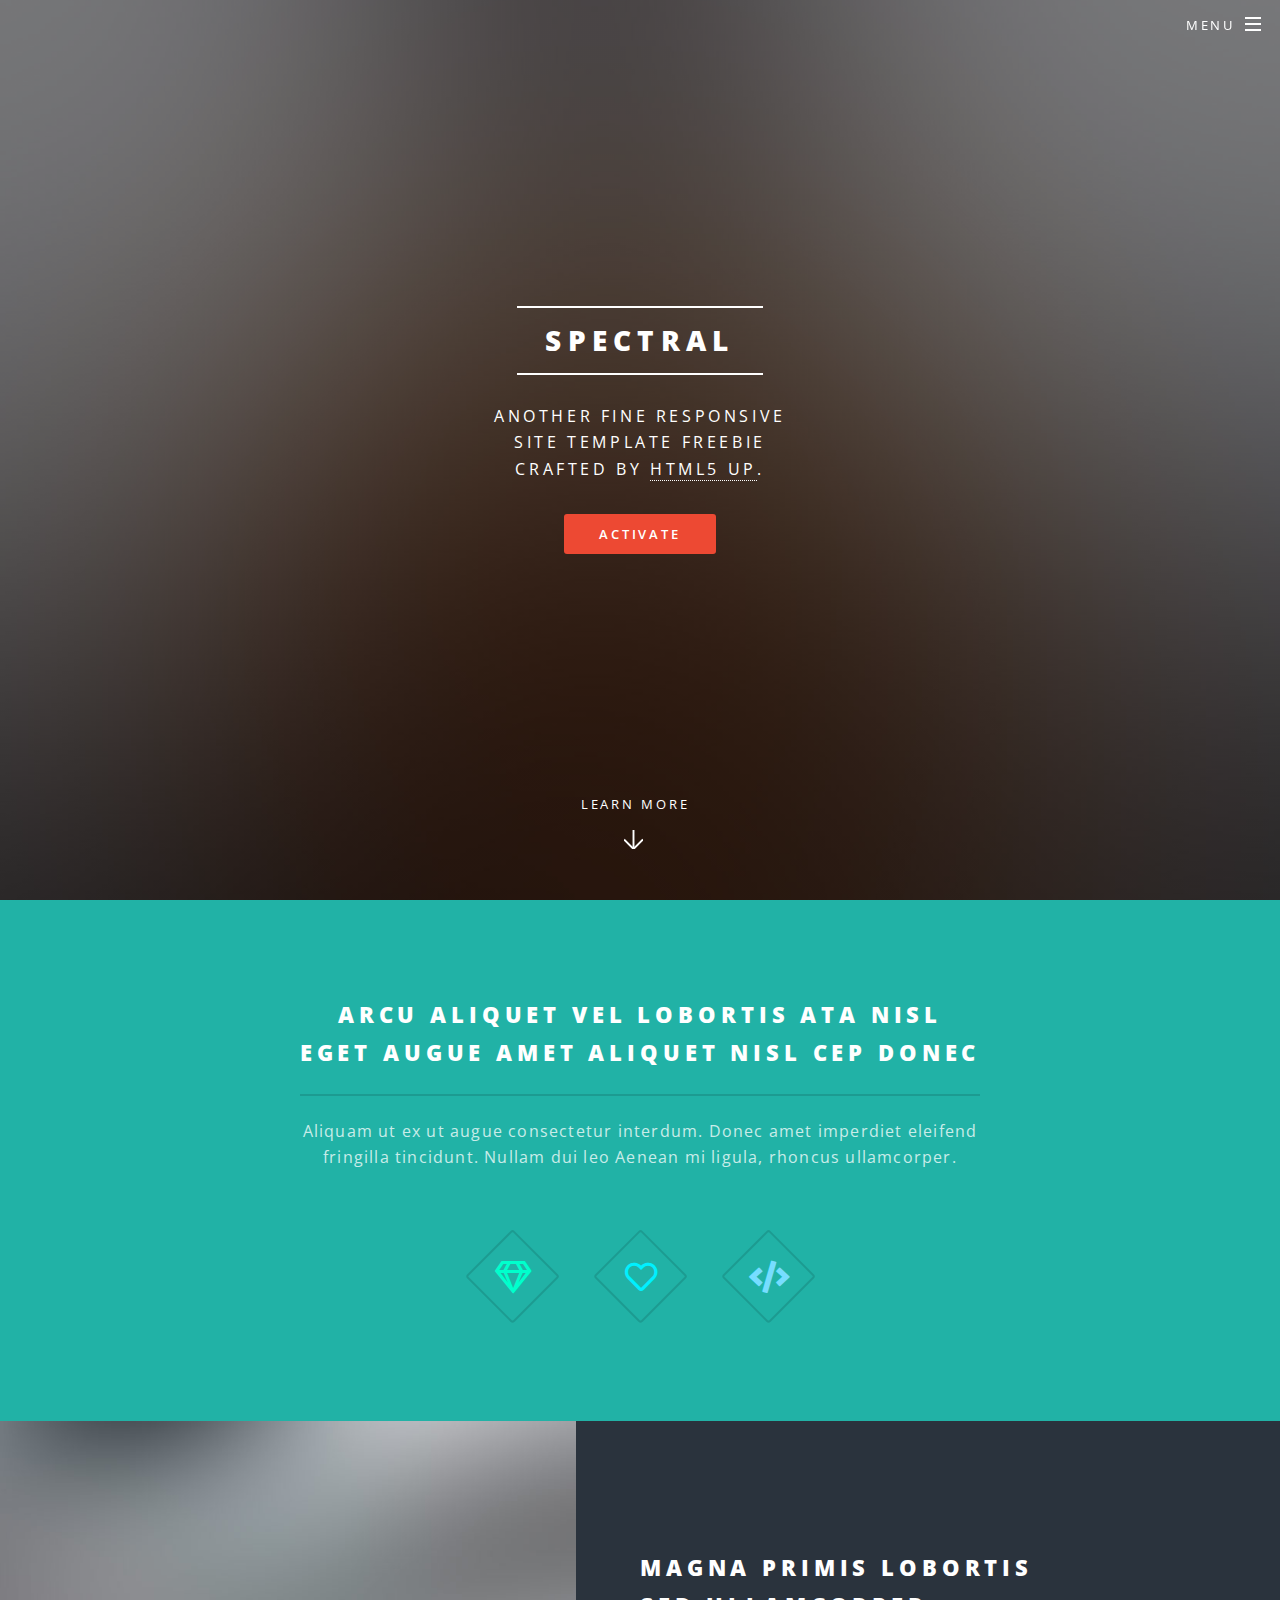
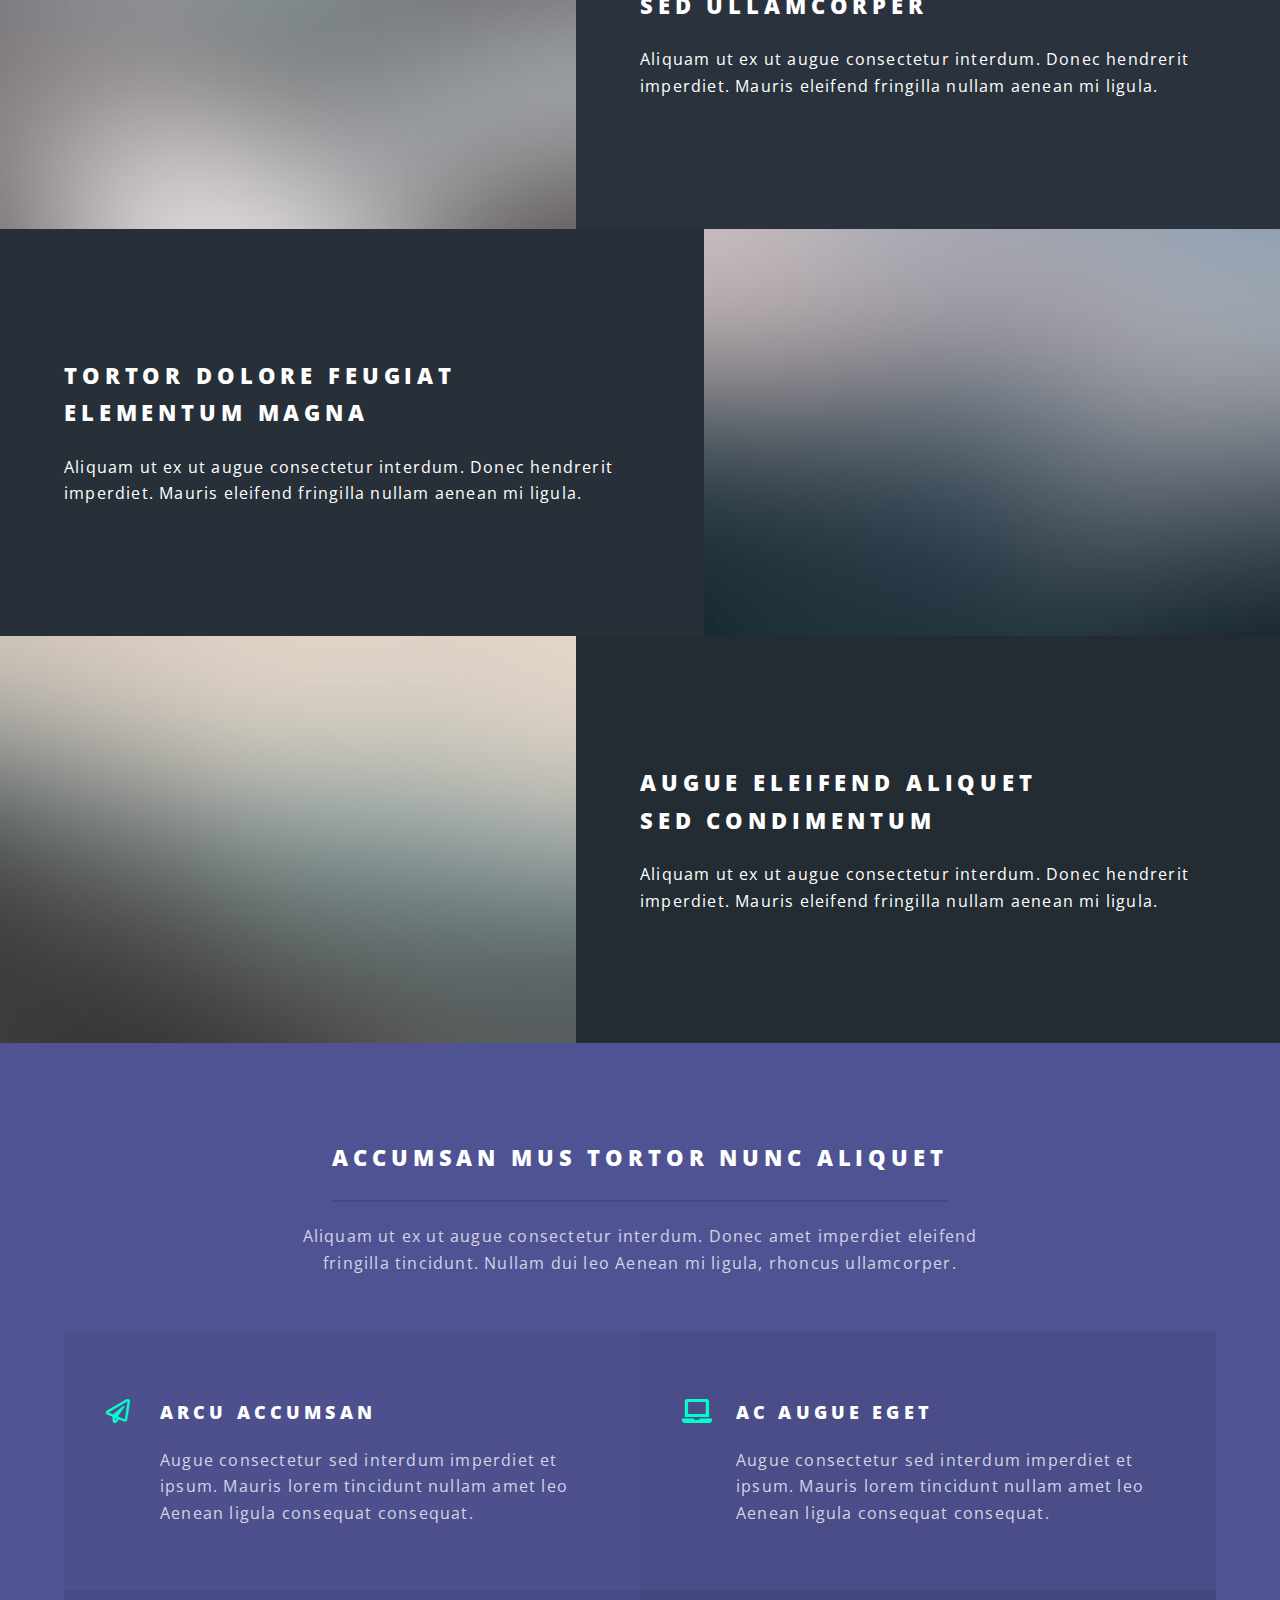
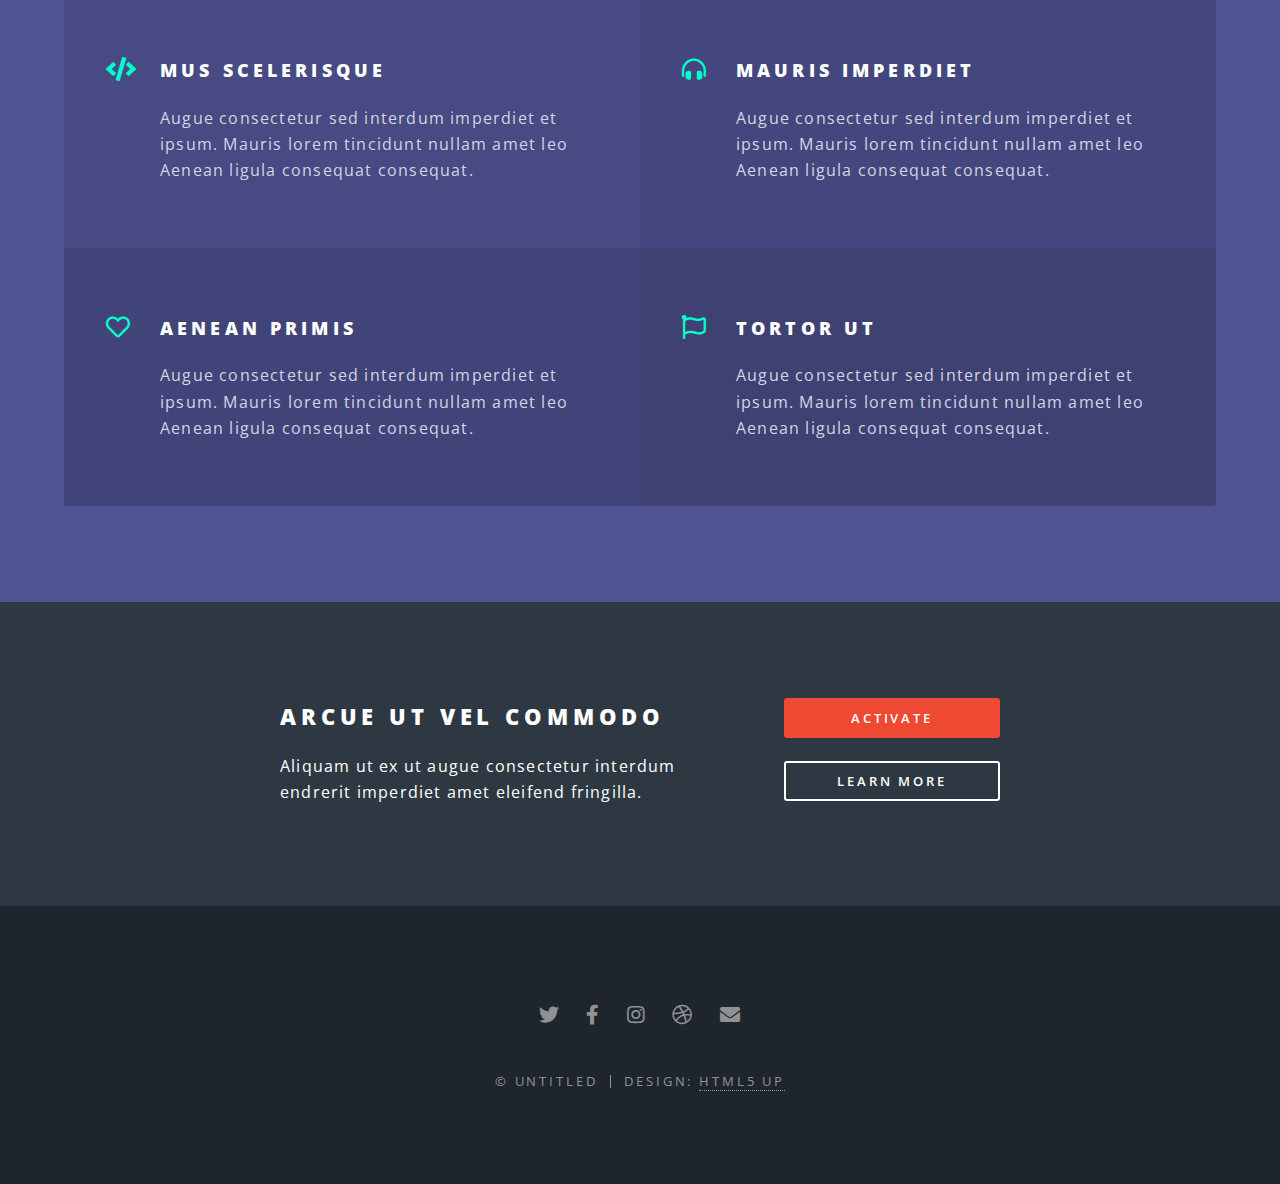
==== commit efec9f2f: "20210425-5" ====
--- a/index.html
+++ b/index.html
@@ -1,204 +1,170 @@
 <!DOCTYPE HTML>
 <!--
-	Prologue by HTML5 UP
+	Spectral by HTML5 UP
 	html5up.net | @ajlkn
 	Free for personal and commercial use under the CCA 3.0 license (html5up.net/license)
 -->
 <html>
 	<head>
-		<title>Prologue by HTML5 UP</title>
+		<title>Spectral by HTML5 UP</title>
 		<meta charset="utf-8" />
 		<meta name="viewport" content="width=device-width, initial-scale=1, user-scalable=no" />
 		<link rel="stylesheet" href="assets/css/main.css" />
+		<noscript><link rel="stylesheet" href="assets/css/noscript.css" /></noscript>
 	</head>
-	<body class="is-preload">
+	<body class="landing is-preload">
 
-		<!-- Header -->
-			<div id="header">
+		<!-- Page Wrapper -->
+			<div id="page-wrapper">
 
-				<div class="top">
-
-					<!-- Logo -->
-						<div id="logo">
-							<span class="image avatar48"><img src="images/avatar.jpg" alt="" /></span>
-							<h1 id="title">Welecome to zXy's Page</h1>
-							<p>Hyperspace Engineer</p>
-						</div>
-
-					<!-- Nav -->
+				<!-- Header -->
+					<header id="header" class="alt">
+						<h1><a href="index.html">Welecome to zXy's page.</a></h1>
 						<nav id="nav">
 							<ul>
-								<li><a href="#top" id="top-link"><span class="icon solid fa-home">Intro</span></a></li>
-								<li><a href="#portfolio" id="portfolio-link"><span class="icon solid fa-th">Portfolio</span></a></li>
-								<li><a href="#about" id="about-link"><span class="icon solid fa-user">About Me</span></a></li>
-								<li><a href="#contact" id="contact-link"><span class="icon solid fa-envelope">Contact</span></a></li>
+								<li class="special">
+									<a href="#menu" class="menuToggle"><span>Menu</span></a>
+									<div id="menu">
+										<ul>
+											<li><a href="index.html">Home</a></li>
+											<li><a href="generic.html">Generic</a></li>
+											<li><a href="elements.html">Elements</a></li>
+											<li><a href="#">Sign Up</a></li>
+											<li><a href="#">Log In</a></li>
+										</ul>
+									</div>
+								</li>
 							</ul>
 						</nav>
+					</header>
 
-				</div>
+				<!-- Banner -->
+					<section id="banner">
+						<div class="inner">
+							<h2>Spectral</h2>
+							<p>Another fine responsive<br />
+							site template freebie<br />
+							crafted by <a href="http://html5up.net">HTML5 UP</a>.</p>
+							<ul class="actions special">
+								<li><a href="#" class="button primary">Activate</a></li>
+							</ul>
+						</div>
+						<a href="#one" class="more scrolly">Learn More</a>
+					</section>
 
-				<div class="bottom">
+				<!-- One -->
+					<section id="one" class="wrapper style1 special">
+						<div class="inner">
+							<header class="major">
+								<h2>Arcu aliquet vel lobortis ata nisl<br />
+								eget augue amet aliquet nisl cep donec</h2>
+								<p>Aliquam ut ex ut augue consectetur interdum. Donec amet imperdiet eleifend<br />
+								fringilla tincidunt. Nullam dui leo Aenean mi ligula, rhoncus ullamcorper.</p>
+							</header>
+							<ul class="icons major">
+								<li><span class="icon fa-gem major style1"><span class="label">Lorem</span></span></li>
+								<li><span class="icon fa-heart major style2"><span class="label">Ipsum</span></span></li>
+								<li><span class="icon solid fa-code major style3"><span class="label">Dolor</span></span></li>
+							</ul>
+						</div>
+					</section>
 
-					<!-- Social Icons -->
+				<!-- Two -->
+					<section id="two" class="wrapper alt style2">
+						<section class="spotlight">
+							<div class="image"><img src="images/pic01.jpg" alt="" /></div><div class="content">
+								<h2>Magna primis lobortis<br />
+								sed ullamcorper</h2>
+								<p>Aliquam ut ex ut augue consectetur interdum. Donec hendrerit imperdiet. Mauris eleifend fringilla nullam aenean mi ligula.</p>
+							</div>
+						</section>
+						<section class="spotlight">
+							<div class="image"><img src="images/pic02.jpg" alt="" /></div><div class="content">
+								<h2>Tortor dolore feugiat<br />
+								elementum magna</h2>
+								<p>Aliquam ut ex ut augue consectetur interdum. Donec hendrerit imperdiet. Mauris eleifend fringilla nullam aenean mi ligula.</p>
+							</div>
+						</section>
+						<section class="spotlight">
+							<div class="image"><img src="images/pic03.jpg" alt="" /></div><div class="content">
+								<h2>Augue eleifend aliquet<br />
+								sed condimentum</h2>
+								<p>Aliquam ut ex ut augue consectetur interdum. Donec hendrerit imperdiet. Mauris eleifend fringilla nullam aenean mi ligula.</p>
+							</div>
+						</section>
+					</section>
+
+				<!-- Three -->
+					<section id="three" class="wrapper style3 special">
+						<div class="inner">
+							<header class="major">
+								<h2>Accumsan mus tortor nunc aliquet</h2>
+								<p>Aliquam ut ex ut augue consectetur interdum. Donec amet imperdiet eleifend<br />
+								fringilla tincidunt. Nullam dui leo Aenean mi ligula, rhoncus ullamcorper.</p>
+							</header>
+							<ul class="features">
+								<li class="icon fa-paper-plane">
+									<h3>Arcu accumsan</h3>
+									<p>Augue consectetur sed interdum imperdiet et ipsum. Mauris lorem tincidunt nullam amet leo Aenean ligula consequat consequat.</p>
+								</li>
+								<li class="icon solid fa-laptop">
+									<h3>Ac Augue Eget</h3>
+									<p>Augue consectetur sed interdum imperdiet et ipsum. Mauris lorem tincidunt nullam amet leo Aenean ligula consequat consequat.</p>
+								</li>
+								<li class="icon solid fa-code">
+									<h3>Mus Scelerisque</h3>
+									<p>Augue consectetur sed interdum imperdiet et ipsum. Mauris lorem tincidunt nullam amet leo Aenean ligula consequat consequat.</p>
+								</li>
+								<li class="icon solid fa-headphones-alt">
+									<h3>Mauris Imperdiet</h3>
+									<p>Augue consectetur sed interdum imperdiet et ipsum. Mauris lorem tincidunt nullam amet leo Aenean ligula consequat consequat.</p>
+								</li>
+								<li class="icon fa-heart">
+									<h3>Aenean Primis</h3>
+									<p>Augue consectetur sed interdum imperdiet et ipsum. Mauris lorem tincidunt nullam amet leo Aenean ligula consequat consequat.</p>
+								</li>
+								<li class="icon fa-flag">
+									<h3>Tortor Ut</h3>
+									<p>Augue consectetur sed interdum imperdiet et ipsum. Mauris lorem tincidunt nullam amet leo Aenean ligula consequat consequat.</p>
+								</li>
+							</ul>
+						</div>
+					</section>
+
+				<!-- CTA -->
+					<section id="cta" class="wrapper style4">
+						<div class="inner">
+							<header>
+								<h2>Arcue ut vel commodo</h2>
+								<p>Aliquam ut ex ut augue consectetur interdum endrerit imperdiet amet eleifend fringilla.</p>
+							</header>
+							<ul class="actions stacked">
+								<li><a href="#" class="button fit primary">Activate</a></li>
+								<li><a href="#" class="button fit">Learn More</a></li>
+							</ul>
+						</div>
+					</section>
+
+				<!-- Footer -->
+					<footer id="footer">
 						<ul class="icons">
 							<li><a href="#" class="icon brands fa-twitter"><span class="label">Twitter</span></a></li>
 							<li><a href="#" class="icon brands fa-facebook-f"><span class="label">Facebook</span></a></li>
-							<li><a href="#" class="icon brands fa-github"><span class="label">Github</span></a></li>
+							<li><a href="#" class="icon brands fa-instagram"><span class="label">Instagram</span></a></li>
 							<li><a href="#" class="icon brands fa-dribbble"><span class="label">Dribbble</span></a></li>
 							<li><a href="#" class="icon solid fa-envelope"><span class="label">Email</span></a></li>
 						</ul>
-
-				</div>
-
-			</div>
-
-		<!-- Main -->
-			<div id="main">
-
-				<!-- Intro -->
-					<section id="top" class="one dark cover">
-						<div class="container">
-
-							<header>
-								<h2 class="alt">Hi! I'm <strong>Prologue</strong>, a <a href="http://html5up.net/license">free</a> responsive<br />
-								site template designed by <a href="http://html5up.net">HTML5 UP</a>.</h2>
-								<p>Ligula scelerisque justo sem accumsan diam quis<br />
-								vitae natoque dictum sollicitudin elementum.</p>
-							</header>
-
-							<footer>
-								<a href="#portfolio" class="button scrolly">Magna Aliquam</a>
-							</footer>
-
-						</div>
-					</section>
-
-				<!-- Portfolio -->
-					<section id="portfolio" class="two">
-						<div class="container">
-
-							<header>
-								<h2>Portfolio</h2>
-							</header>
-
-							<p>Vitae natoque dictum etiam semper magnis enim feugiat convallis convallis
-							egestas rhoncus ridiculus in quis risus amet curabitur tempor orci penatibus.
-							Tellus erat mauris ipsum fermentum etiam vivamus eget. Nunc nibh morbi quis
-							fusce hendrerit lacus ridiculus.</p>
-
-							<div class="row">
-								<div class="col-4 col-12-mobile">
-									<article class="item">
-										<a href="#" class="image fit"><img src="images/pic02.jpg" alt="" /></a>
-										<header>
-											<h3>Ipsum Feugiat</h3>
-										</header>
-									</article>
-									<article class="item">
-										<a href="#" class="image fit"><img src="images/pic03.jpg" alt="" /></a>
-										<header>
-											<h3>Rhoncus Semper</h3>
-										</header>
-									</article>
-								</div>
-								<div class="col-4 col-12-mobile">
-									<article class="item">
-										<a href="#" class="image fit"><img src="images/pic04.jpg" alt="" /></a>
-										<header>
-											<h3>Magna Nullam</h3>
-										</header>
-									</article>
-									<article class="item">
-										<a href="#" class="image fit"><img src="images/pic05.jpg" alt="" /></a>
-										<header>
-											<h3>Natoque Vitae</h3>
-										</header>
-									</article>
-								</div>
-								<div class="col-4 col-12-mobile">
-									<article class="item">
-										<a href="#" class="image fit"><img src="images/pic06.jpg" alt="" /></a>
-										<header>
-											<h3>Dolor Penatibus</h3>
-										</header>
-									</article>
-									<article class="item">
-										<a href="#" class="image fit"><img src="images/pic07.jpg" alt="" /></a>
-										<header>
-											<h3>Orci Convallis</h3>
-										</header>
-									</article>
-								</div>
-							</div>
-
-						</div>
-					</section>
-
-				<!-- About Me -->
-					<section id="about" class="three">
-						<div class="container">
-
-							<header>
-								<h2>About Me</h2>
-							</header>
-
-							<a href="#" class="image featured"><img src="images/pic08.jpg" alt="" /></a>
-
-							<p>Tincidunt eu elit diam magnis pretium accumsan etiam id urna. Ridiculus
-							ultricies curae quis et rhoncus velit. Lobortis elementum aliquet nec vitae
-							laoreet eget cubilia quam non etiam odio tincidunt montes. Elementum sem
-							parturient nulla quam placerat viverra mauris non cum elit tempus ullamcorper
-							dolor. Libero rutrum ut lacinia donec curae mus vel quisque sociis nec
-							ornare iaculis.</p>
-
-						</div>
-					</section>
-
-				<!-- Contact -->
-					<section id="contact" class="four">
-						<div class="container">
-
-							<header>
-								<h2>Contact</h2>
-							</header>
-
-							<p>Elementum sem parturient nulla quam placerat viverra
-							mauris non cum elit tempus ullamcorper dolor. Libero rutrum ut lacinia
-							donec curae mus. Eleifend id porttitor ac ultricies lobortis sem nunc
-							orci ridiculus faucibus a consectetur. Porttitor curae mauris urna mi dolor.</p>
-
-							<form method="post" action="#">
-								<div class="row">
-									<div class="col-6 col-12-mobile"><input type="text" name="name" placeholder="Name" /></div>
-									<div class="col-6 col-12-mobile"><input type="text" name="email" placeholder="Email" /></div>
-									<div class="col-12">
-										<textarea name="message" placeholder="Message"></textarea>
-									</div>
-									<div class="col-12">
-										<input type="submit" value="Send Message" />
-									</div>
-								</div>
-							</form>
-
-						</div>
-					</section>
-
-			</div>
-
-		<!-- Footer -->
-			<div id="footer">
-
-				<!-- Copyright -->
-					<ul class="copyright">
-						<li>&copy; Untitled. All rights reserved.</li><li>Design: <a href="http://html5up.net">HTML5 UP</a></li>
-					</ul>
+						<ul class="copyright">
+							<li>&copy; Untitled</li><li>Design: <a href="http://html5up.net">HTML5 UP</a></li>
+						</ul>
+					</footer>
 
 			</div>
 
 		<!-- Scripts -->
 			<script src="assets/js/jquery.min.js"></script>
+			<script src="assets/js/jquery.scrollex.min.js"></script>
 			<script src="assets/js/jquery.scrolly.min.js"></script>
-			<script src="assets/js/jquery.scrollex.min.js"></script>
 			<script src="assets/js/browser.min.js"></script>
 			<script src="assets/js/breakpoints.min.js"></script>
 			<script src="assets/js/util.js"></script>
--- a/assets/css/main.css
+++ b/assets/css/main.css
@@ -1,10 +1,10 @@
-@import url("fontawesome-all.min.css");
-@import url("https://fonts.googleapis.com/css?family=Source+Sans+Pro:300,300italic,400,600");
-
-/*
-	Prologue by HTML5 UP
-	html5up.net | @ajlkn
-	Free for personal and commercial use under the CCA 3.0 license (html5up.net/license)
+@import url(fontawesome-all.min.css);
+@import url("https://fonts.googleapis.com/css?family=Open+Sans:400,400italic,600,600italic,800,800italic");
+
+/*
+	Spectral by HTML5 UP
+	html5up.net | @ajlkn
+	Free for personal and commercial use under the CCA 3.0 license (html5up.net/license)
 */
 
 html, body, div, span, applet, object,
@@ -74,6 +74,10 @@
 
 /* Basic */
 
+	@-ms-viewport {
+		width: device-width;
+	}
+
 	html {
 		box-sizing: border-box;
 	}
@@ -83,12 +87,7 @@
 	}
 
 	body {
-		background: #fff;
-		font-family: 'Source Sans Pro', sans-serif;
-		font-size: 19pt;
-		font-weight: 300;
-		line-height: 1.75em;
-		color: #888;
+		background: #2e3842;
 	}
 
 		body.is-preload *, body.is-preload *:before, body.is-preload *:after {
@@ -102,161 +101,188 @@
 			transition: none !important;
 		}
 
-	input, textarea, select {
-		font-family: 'Source Sans Pro', sans-serif;
-		font-size: 19pt;
-		font-weight: 300;
-		line-height: 1.75em;
-		color: #888;
-	}
-
-	h1, h2, h3, h4, h5, h6 {
-		font-weight: 300;
-		color: #666;
-		line-height: 1.5em;
-	}
-
-	h1 a, h2 a, h3 a, h4 a, h5 a, h6 a {
+	body, input, select, textarea {
+		color: #fff;
+		font-family: "Open Sans", Helvetica, sans-serif;
+		font-size: 15pt;
+		font-weight: 400;
+		letter-spacing: 0.075em;
+		line-height: 1.65em;
+	}
+
+		@media screen and (max-width: 1680px) {
+
+			body, input, select, textarea {
+				font-size: 13pt;
+			}
+
+		}
+
+		@media screen and (max-width: 1280px) {
+
+			body, input, select, textarea {
+				font-size: 12pt;
+			}
+
+		}
+
+		@media screen and (max-width: 736px) {
+
+			body, input, select, textarea {
+				font-size: 11pt;
+				letter-spacing: 0.0375em;
+			}
+
+		}
+
+	a {
+		-moz-transition: color 0.2s ease, border-bottom-color 0.2s ease;
+		-webkit-transition: color 0.2s ease, border-bottom-color 0.2s ease;
+		-ms-transition: color 0.2s ease, border-bottom-color 0.2s ease;
+		transition: color 0.2s ease, border-bottom-color 0.2s ease;
+		border-bottom: dotted 1px;
 		color: inherit;
 		text-decoration: none;
 	}
 
-		h1 a strong, h2 a strong, h3 a strong, h4 a strong, h5 a strong, h6 a strong {
-			color: #333;
-		}
-
-	h2 {
-		font-size: 2em;
-		letter-spacing: -1px;
-	}
-
-		h2.alt {
-			color: #888;
-		}
-
-			h2.alt strong {
-				color: #666;
-			}
-
-	h3 {
-		font-size: 1.5em;
-	}
-
-	header {
-		margin: 0 0 2em 0;
-	}
-
-		header > p {
-			margin: 1em 0 0 0;
-		}
-
-	footer {
-		margin: 2em 0 0 0;
-	}
+		a:hover {
+			border-bottom-color: transparent;
+		}
 
 	strong, b {
-		font-weight: 300;
-		color: #666;
+		color: #fff;
+		font-weight: 600;
 	}
 
 	em, i {
 		font-style: italic;
 	}
 
-	a {
-		text-decoration: none;
-		color: inherit;
-		border-bottom: dotted 1px rgba(128, 128, 128, 0.5);
-		-moz-transition: color 0.35s ease-in-out, border-bottom-color 0.35s ease-in-out;
-		-webkit-transition: color 0.35s ease-in-out, border-bottom-color 0.35s ease-in-out;
-		-ms-transition: color 0.35s ease-in-out, border-bottom-color 0.35s ease-in-out;
-		transition: color 0.35s ease-in-out, border-bottom-color 0.35s ease-in-out;
-		outline: 0;
-	}
-
-		a:hover {
-			color: #E27689;
-			border-bottom-color: rgba(255, 255, 255, 0);
-		}
+	p {
+		margin: 0 0 2em 0;
+	}
+
+	h1, h2, h3, h4, h5, h6 {
+		color: #fff;
+		font-weight: 800;
+		letter-spacing: 0.225em;
+		line-height: 1em;
+		margin: 0 0 1em 0;
+		text-transform: uppercase;
+	}
+
+		h1 a, h2 a, h3 a, h4 a, h5 a, h6 a {
+			color: inherit;
+			text-decoration: none;
+		}
+
+	h2 {
+		font-size: 1.35em;
+		line-height: 1.75em;
+	}
+
+		@media screen and (max-width: 736px) {
+
+			h2 {
+				font-size: 1.1em;
+				line-height: 1.65em;
+			}
+
+		}
+
+	h3 {
+		font-size: 1.15em;
+		line-height: 1.75em;
+	}
+
+		@media screen and (max-width: 736px) {
+
+			h3 {
+				font-size: 1em;
+				line-height: 1.65em;
+			}
+
+		}
+
+	h4 {
+		font-size: 1em;
+		line-height: 1.5em;
+	}
+
+	h5 {
+		font-size: 0.8em;
+		line-height: 1.5em;
+	}
+
+	h6 {
+		font-size: 0.7em;
+		line-height: 1.5em;
+	}
 
 	sub {
+		font-size: 0.8em;
 		position: relative;
 		top: 0.5em;
+	}
+
+	sup {
 		font-size: 0.8em;
-	}
-
-	sup {
 		position: relative;
 		top: -0.5em;
-		font-size: 0.8em;
 	}
 
 	hr {
 		border: 0;
-		border-top: solid 1px #ddd;
-	}
+		border-bottom: solid 2px #fff;
+		margin: 3em 0;
+	}
+
+		hr.major {
+			margin: 4.5em 0;
+		}
 
 	blockquote {
-		border-left: solid 0.5em #ddd;
-		padding: 1em 0 1em 2em;
+		border-left: solid 4px #fff;
 		font-style: italic;
-	}
-
-	p, ul, ol, dl, table {
-		margin-bottom: 2em;
-	}
-
-	br.clear {
-		clear: both;
-	}
-
-/* Container */
-
-	.container {
-		margin: 0 auto;
-		max-width: 100%;
-		width: 1400px;
-	}
-
-		@media screen and (min-width: 961px) and (max-width: 1880px) {
-
-			.container {
-				width: 1200px;
-			}
-
-		}
-
-		@media screen and (min-width: 961px) and (max-width: 1620px) {
-
-			.container {
-				width: 960px;
-			}
-
-		}
-
-		@media screen and (min-width: 961px) and (max-width: 1320px) {
-
-			.container {
-				width: 100%;
-			}
-
-		}
-
-		@media screen and (max-width: 960px) {
-
-			.container {
-				width: 100%;
-			}
-
-		}
-
-		@media screen and (max-width: 736px) {
-
-			.container {
-				width: 100%;
-			}
-
-		}
+		margin: 0 0 2em 0;
+		padding: 0.5em 0 0.5em 2em;
+	}
+
+	code {
+		background: rgba(144, 144, 144, 0.25);
+		border-radius: 3px;
+		font-family: "Courier New", monospace;
+		font-size: 0.9em;
+		letter-spacing: 0;
+		margin: 0 0.25em;
+		padding: 0.25em 0.65em;
+	}
+
+	pre {
+		-webkit-overflow-scrolling: touch;
+		font-family: "Courier New", monospace;
+		font-size: 0.9em;
+		margin: 0 0 2em 0;
+	}
+
+		pre code {
+			display: block;
+			line-height: 1.75em;
+			padding: 1em 1.5em;
+			overflow-x: auto;
+		}
+
+	.align-left {
+		text-align: left;
+	}
+
+	.align-center {
+		text-align: center;
+	}
+
+	.align-right {
+		text-align: right;
+	}
 
 /* Row */
 
@@ -400,108 +426,108 @@
 		}
 
 		.row.gtr-0 {
-			margin-top: 0px;
-			margin-left: 0px;
+			margin-top: 0;
+			margin-left: 0em;
 		}
 
 			.row.gtr-0 > * {
-				padding: 0px 0 0 0px;
+				padding: 0 0 0 0em;
 			}
 
 			.row.gtr-0.gtr-uniform {
-				margin-top: 0px;
+				margin-top: 0em;
 			}
 
 				.row.gtr-0.gtr-uniform > * {
-					padding-top: 0px;
+					padding-top: 0em;
 				}
 
 		.row.gtr-25 {
-			margin-top: -10px;
-			margin-left: -10px;
+			margin-top: 0;
+			margin-left: -0.375em;
 		}
 
 			.row.gtr-25 > * {
-				padding: 10px 0 0 10px;
+				padding: 0 0 0 0.375em;
 			}
 
 			.row.gtr-25.gtr-uniform {
-				margin-top: -10px;
+				margin-top: -0.375em;
 			}
 
 				.row.gtr-25.gtr-uniform > * {
-					padding-top: 10px;
+					padding-top: 0.375em;
 				}
 
 		.row.gtr-50 {
-			margin-top: -20px;
-			margin-left: -20px;
+			margin-top: 0;
+			margin-left: -0.75em;
 		}
 
 			.row.gtr-50 > * {
-				padding: 20px 0 0 20px;
+				padding: 0 0 0 0.75em;
 			}
 
 			.row.gtr-50.gtr-uniform {
-				margin-top: -20px;
+				margin-top: -0.75em;
 			}
 
 				.row.gtr-50.gtr-uniform > * {
-					padding-top: 20px;
+					padding-top: 0.75em;
 				}
 
 		.row {
-			margin-top: -40px;
-			margin-left: -40px;
+			margin-top: 0;
+			margin-left: -1.5em;
 		}
 
 			.row > * {
-				padding: 40px 0 0 40px;
+				padding: 0 0 0 1.5em;
 			}
 
 			.row.gtr-uniform {
-				margin-top: -40px;
+				margin-top: -1.5em;
 			}
 
 				.row.gtr-uniform > * {
-					padding-top: 40px;
+					padding-top: 1.5em;
 				}
 
 		.row.gtr-150 {
-			margin-top: -60px;
-			margin-left: -60px;
+			margin-top: 0;
+			margin-left: -2.25em;
 		}
 
 			.row.gtr-150 > * {
-				padding: 60px 0 0 60px;
+				padding: 0 0 0 2.25em;
 			}
 
 			.row.gtr-150.gtr-uniform {
-				margin-top: -60px;
+				margin-top: -2.25em;
 			}
 
 				.row.gtr-150.gtr-uniform > * {
-					padding-top: 60px;
+					padding-top: 2.25em;
 				}
 
 		.row.gtr-200 {
-			margin-top: -80px;
-			margin-left: -80px;
+			margin-top: 0;
+			margin-left: -3em;
 		}
 
 			.row.gtr-200 > * {
-				padding: 80px 0 0 80px;
+				padding: 0 0 0 3em;
 			}
 
 			.row.gtr-200.gtr-uniform {
-				margin-top: -80px;
+				margin-top: -3em;
 			}
 
 				.row.gtr-200.gtr-uniform > * {
-					padding-top: 80px;
-				}
-
-		@media screen and (min-width: 961px) and (max-width: 1880px) {
+					padding-top: 3em;
+				}
+
+		@media screen and (max-width: 1680px) {
 
 			.row {
 				display: flex;
@@ -542,211 +568,211 @@
 					align-items: flex-end;
 				}
 
-				.row > .imp-wide {
+				.row > .imp-xlarge {
 					order: -1;
 				}
 
-				.row > .col-1-wide {
+				.row > .col-1-xlarge {
 					width: 8.33333%;
 				}
 
-				.row > .off-1-wide {
+				.row > .off-1-xlarge {
 					margin-left: 8.33333%;
 				}
 
-				.row > .col-2-wide {
+				.row > .col-2-xlarge {
 					width: 16.66667%;
 				}
 
-				.row > .off-2-wide {
+				.row > .off-2-xlarge {
 					margin-left: 16.66667%;
 				}
 
-				.row > .col-3-wide {
+				.row > .col-3-xlarge {
 					width: 25%;
 				}
 
-				.row > .off-3-wide {
+				.row > .off-3-xlarge {
 					margin-left: 25%;
 				}
 
-				.row > .col-4-wide {
+				.row > .col-4-xlarge {
 					width: 33.33333%;
 				}
 
-				.row > .off-4-wide {
+				.row > .off-4-xlarge {
 					margin-left: 33.33333%;
 				}
 
-				.row > .col-5-wide {
+				.row > .col-5-xlarge {
 					width: 41.66667%;
 				}
 
-				.row > .off-5-wide {
+				.row > .off-5-xlarge {
 					margin-left: 41.66667%;
 				}
 
-				.row > .col-6-wide {
+				.row > .col-6-xlarge {
 					width: 50%;
 				}
 
-				.row > .off-6-wide {
+				.row > .off-6-xlarge {
 					margin-left: 50%;
 				}
 
-				.row > .col-7-wide {
+				.row > .col-7-xlarge {
 					width: 58.33333%;
 				}
 
-				.row > .off-7-wide {
+				.row > .off-7-xlarge {
 					margin-left: 58.33333%;
 				}
 
-				.row > .col-8-wide {
+				.row > .col-8-xlarge {
 					width: 66.66667%;
 				}
 
-				.row > .off-8-wide {
+				.row > .off-8-xlarge {
 					margin-left: 66.66667%;
 				}
 
-				.row > .col-9-wide {
+				.row > .col-9-xlarge {
 					width: 75%;
 				}
 
-				.row > .off-9-wide {
+				.row > .off-9-xlarge {
 					margin-left: 75%;
 				}
 
-				.row > .col-10-wide {
+				.row > .col-10-xlarge {
 					width: 83.33333%;
 				}
 
-				.row > .off-10-wide {
+				.row > .off-10-xlarge {
 					margin-left: 83.33333%;
 				}
 
-				.row > .col-11-wide {
+				.row > .col-11-xlarge {
 					width: 91.66667%;
 				}
 
-				.row > .off-11-wide {
+				.row > .off-11-xlarge {
 					margin-left: 91.66667%;
 				}
 
-				.row > .col-12-wide {
+				.row > .col-12-xlarge {
 					width: 100%;
 				}
 
-				.row > .off-12-wide {
+				.row > .off-12-xlarge {
 					margin-left: 100%;
 				}
 
 				.row.gtr-0 {
-					margin-top: 0px;
-					margin-left: 0px;
+					margin-top: 0;
+					margin-left: 0em;
 				}
 
 					.row.gtr-0 > * {
-						padding: 0px 0 0 0px;
+						padding: 0 0 0 0em;
 					}
 
 					.row.gtr-0.gtr-uniform {
-						margin-top: 0px;
+						margin-top: 0em;
 					}
 
 						.row.gtr-0.gtr-uniform > * {
-							padding-top: 0px;
+							padding-top: 0em;
 						}
 
 				.row.gtr-25 {
-					margin-top: -10px;
-					margin-left: -10px;
+					margin-top: 0;
+					margin-left: -0.375em;
 				}
 
 					.row.gtr-25 > * {
-						padding: 10px 0 0 10px;
+						padding: 0 0 0 0.375em;
 					}
 
 					.row.gtr-25.gtr-uniform {
-						margin-top: -10px;
+						margin-top: -0.375em;
 					}
 
 						.row.gtr-25.gtr-uniform > * {
-							padding-top: 10px;
+							padding-top: 0.375em;
 						}
 
 				.row.gtr-50 {
-					margin-top: -20px;
-					margin-left: -20px;
+					margin-top: 0;
+					margin-left: -0.75em;
 				}
 
 					.row.gtr-50 > * {
-						padding: 20px 0 0 20px;
+						padding: 0 0 0 0.75em;
 					}
 
 					.row.gtr-50.gtr-uniform {
-						margin-top: -20px;
+						margin-top: -0.75em;
 					}
 
 						.row.gtr-50.gtr-uniform > * {
-							padding-top: 20px;
+							padding-top: 0.75em;
 						}
 
 				.row {
-					margin-top: -40px;
-					margin-left: -40px;
+					margin-top: 0;
+					margin-left: -1.5em;
 				}
 
 					.row > * {
-						padding: 40px 0 0 40px;
+						padding: 0 0 0 1.5em;
 					}
 
 					.row.gtr-uniform {
-						margin-top: -40px;
+						margin-top: -1.5em;
 					}
 
 						.row.gtr-uniform > * {
-							padding-top: 40px;
+							padding-top: 1.5em;
 						}
 
 				.row.gtr-150 {
-					margin-top: -60px;
-					margin-left: -60px;
+					margin-top: 0;
+					margin-left: -2.25em;
 				}
 
 					.row.gtr-150 > * {
-						padding: 60px 0 0 60px;
+						padding: 0 0 0 2.25em;
 					}
 
 					.row.gtr-150.gtr-uniform {
-						margin-top: -60px;
+						margin-top: -2.25em;
 					}
 
 						.row.gtr-150.gtr-uniform > * {
-							padding-top: 60px;
+							padding-top: 2.25em;
 						}
 
 				.row.gtr-200 {
-					margin-top: -80px;
-					margin-left: -80px;
+					margin-top: 0;
+					margin-left: -3em;
 				}
 
 					.row.gtr-200 > * {
-						padding: 80px 0 0 80px;
+						padding: 0 0 0 3em;
 					}
 
 					.row.gtr-200.gtr-uniform {
-						margin-top: -80px;
+						margin-top: -3em;
 					}
 
 						.row.gtr-200.gtr-uniform > * {
-							padding-top: 80px;
+							padding-top: 3em;
 						}
 
 		}
 
-		@media screen and (min-width: 961px) and (max-width: 1620px) {
+		@media screen and (max-width: 1280px) {
 
 			.row {
 				display: flex;
@@ -787,211 +813,211 @@
 					align-items: flex-end;
 				}
 
-				.row > .imp-normal {
+				.row > .imp-large {
 					order: -1;
 				}
 
-				.row > .col-1-normal {
+				.row > .col-1-large {
 					width: 8.33333%;
 				}
 
-				.row > .off-1-normal {
+				.row > .off-1-large {
 					margin-left: 8.33333%;
 				}
 
-				.row > .col-2-normal {
+				.row > .col-2-large {
 					width: 16.66667%;
 				}
 
-				.row > .off-2-normal {
+				.row > .off-2-large {
 					margin-left: 16.66667%;
 				}
 
-				.row > .col-3-normal {
+				.row > .col-3-large {
 					width: 25%;
 				}
 
-				.row > .off-3-normal {
+				.row > .off-3-large {
 					margin-left: 25%;
 				}
 
-				.row > .col-4-normal {
+				.row > .col-4-large {
 					width: 33.33333%;
 				}
 
-				.row > .off-4-normal {
+				.row > .off-4-large {
 					margin-left: 33.33333%;
 				}
 
-				.row > .col-5-normal {
+				.row > .col-5-large {
 					width: 41.66667%;
 				}
 
-				.row > .off-5-normal {
+				.row > .off-5-large {
 					margin-left: 41.66667%;
 				}
 
-				.row > .col-6-normal {
+				.row > .col-6-large {
 					width: 50%;
 				}
 
-				.row > .off-6-normal {
+				.row > .off-6-large {
 					margin-left: 50%;
 				}
 
-				.row > .col-7-normal {
+				.row > .col-7-large {
 					width: 58.33333%;
 				}
 
-				.row > .off-7-normal {
+				.row > .off-7-large {
 					margin-left: 58.33333%;
 				}
 
-				.row > .col-8-normal {
+				.row > .col-8-large {
 					width: 66.66667%;
 				}
 
-				.row > .off-8-normal {
+				.row > .off-8-large {
 					margin-left: 66.66667%;
 				}
 
-				.row > .col-9-normal {
+				.row > .col-9-large {
 					width: 75%;
 				}
 
-				.row > .off-9-normal {
+				.row > .off-9-large {
 					margin-left: 75%;
 				}
 
-				.row > .col-10-normal {
+				.row > .col-10-large {
 					width: 83.33333%;
 				}
 
-				.row > .off-10-normal {
+				.row > .off-10-large {
 					margin-left: 83.33333%;
 				}
 
-				.row > .col-11-normal {
+				.row > .col-11-large {
 					width: 91.66667%;
 				}
 
-				.row > .off-11-normal {
+				.row > .off-11-large {
 					margin-left: 91.66667%;
 				}
 
-				.row > .col-12-normal {
+				.row > .col-12-large {
 					width: 100%;
 				}
 
-				.row > .off-12-normal {
+				.row > .off-12-large {
 					margin-left: 100%;
 				}
 
 				.row.gtr-0 {
-					margin-top: 0px;
-					margin-left: 0px;
+					margin-top: 0;
+					margin-left: 0em;
 				}
 
 					.row.gtr-0 > * {
-						padding: 0px 0 0 0px;
+						padding: 0 0 0 0em;
 					}
 
 					.row.gtr-0.gtr-uniform {
-						margin-top: 0px;
+						margin-top: 0em;
 					}
 
 						.row.gtr-0.gtr-uniform > * {
-							padding-top: 0px;
+							padding-top: 0em;
 						}
 
 				.row.gtr-25 {
-					margin-top: -10px;
-					margin-left: -10px;
+					margin-top: 0;
+					margin-left: -0.375em;
 				}
 
 					.row.gtr-25 > * {
-						padding: 10px 0 0 10px;
+						padding: 0 0 0 0.375em;
 					}
 
 					.row.gtr-25.gtr-uniform {
-						margin-top: -10px;
+						margin-top: -0.375em;
 					}
 
 						.row.gtr-25.gtr-uniform > * {
-							padding-top: 10px;
+							padding-top: 0.375em;
 						}
 
 				.row.gtr-50 {
-					margin-top: -20px;
-					margin-left: -20px;
+					margin-top: 0;
+					margin-left: -0.75em;
 				}
 
 					.row.gtr-50 > * {
-						padding: 20px 0 0 20px;
+						padding: 0 0 0 0.75em;
 					}
 
 					.row.gtr-50.gtr-uniform {
-						margin-top: -20px;
+						margin-top: -0.75em;
 					}
 
 						.row.gtr-50.gtr-uniform > * {
-							padding-top: 20px;
+							padding-top: 0.75em;
 						}
 
 				.row {
-					margin-top: -40px;
-					margin-left: -40px;
+					margin-top: 0;
+					margin-left: -1.5em;
 				}
 
 					.row > * {
-						padding: 40px 0 0 40px;
+						padding: 0 0 0 1.5em;
 					}
 
 					.row.gtr-uniform {
-						margin-top: -40px;
+						margin-top: -1.5em;
 					}
 
 						.row.gtr-uniform > * {
-							padding-top: 40px;
+							padding-top: 1.5em;
 						}
 
 				.row.gtr-150 {
-					margin-top: -60px;
-					margin-left: -60px;
+					margin-top: 0;
+					margin-left: -2.25em;
 				}
 
 					.row.gtr-150 > * {
-						padding: 60px 0 0 60px;
+						padding: 0 0 0 2.25em;
 					}
 
 					.row.gtr-150.gtr-uniform {
-						margin-top: -60px;
+						margin-top: -2.25em;
 					}
 
 						.row.gtr-150.gtr-uniform > * {
-							padding-top: 60px;
+							padding-top: 2.25em;
 						}
 
 				.row.gtr-200 {
-					margin-top: -80px;
-					margin-left: -80px;
+					margin-top: 0;
+					margin-left: -3em;
 				}
 
 					.row.gtr-200 > * {
-						padding: 80px 0 0 80px;
+						padding: 0 0 0 3em;
 					}
 
 					.row.gtr-200.gtr-uniform {
-						margin-top: -80px;
+						margin-top: -3em;
 					}
 
 						.row.gtr-200.gtr-uniform > * {
-							padding-top: 80px;
+							padding-top: 3em;
 						}
 
 		}
 
-		@media screen and (min-width: 961px) and (max-width: 1320px) {
+		@media screen and (max-width: 980px) {
 
 			.row {
 				display: flex;
@@ -1032,211 +1058,211 @@
 					align-items: flex-end;
 				}
 
-				.row > .imp-narrow {
+				.row > .imp-medium {
 					order: -1;
 				}
 
-				.row > .col-1-narrow {
+				.row > .col-1-medium {
 					width: 8.33333%;
 				}
 
-				.row > .off-1-narrow {
+				.row > .off-1-medium {
 					margin-left: 8.33333%;
 				}
 
-				.row > .col-2-narrow {
+				.row > .col-2-medium {
 					width: 16.66667%;
 				}
 
-				.row > .off-2-narrow {
+				.row > .off-2-medium {
 					margin-left: 16.66667%;
 				}
 
-				.row > .col-3-narrow {
+				.row > .col-3-medium {
 					width: 25%;
 				}
 
-				.row > .off-3-narrow {
+				.row > .off-3-medium {
 					margin-left: 25%;
 				}
 
-				.row > .col-4-narrow {
+				.row > .col-4-medium {
 					width: 33.33333%;
 				}
 
-				.row > .off-4-narrow {
+				.row > .off-4-medium {
 					margin-left: 33.33333%;
 				}
 
-				.row > .col-5-narrow {
+				.row > .col-5-medium {
 					width: 41.66667%;
 				}
 
-				.row > .off-5-narrow {
+				.row > .off-5-medium {
 					margin-left: 41.66667%;
 				}
 
-				.row > .col-6-narrow {
+				.row > .col-6-medium {
 					width: 50%;
 				}
 
-				.row > .off-6-narrow {
+				.row > .off-6-medium {
 					margin-left: 50%;
 				}
 
-				.row > .col-7-narrow {
+				.row > .col-7-medium {
 					width: 58.33333%;
 				}
 
-				.row > .off-7-narrow {
+				.row > .off-7-medium {
 					margin-left: 58.33333%;
 				}
 
-				.row > .col-8-narrow {
+				.row > .col-8-medium {
 					width: 66.66667%;
 				}
 
-				.row > .off-8-narrow {
+				.row > .off-8-medium {
 					margin-left: 66.66667%;
 				}
 
-				.row > .col-9-narrow {
+				.row > .col-9-medium {
 					width: 75%;
 				}
 
-				.row > .off-9-narrow {
+				.row > .off-9-medium {
 					margin-left: 75%;
 				}
 
-				.row > .col-10-narrow {
+				.row > .col-10-medium {
 					width: 83.33333%;
 				}
 
-				.row > .off-10-narrow {
+				.row > .off-10-medium {
 					margin-left: 83.33333%;
 				}
 
-				.row > .col-11-narrow {
+				.row > .col-11-medium {
 					width: 91.66667%;
 				}
 
-				.row > .off-11-narrow {
+				.row > .off-11-medium {
 					margin-left: 91.66667%;
 				}
 
-				.row > .col-12-narrow {
+				.row > .col-12-medium {
 					width: 100%;
 				}
 
-				.row > .off-12-narrow {
+				.row > .off-12-medium {
 					margin-left: 100%;
 				}
 
 				.row.gtr-0 {
-					margin-top: 0px;
-					margin-left: 0px;
+					margin-top: 0;
+					margin-left: 0em;
 				}
 
 					.row.gtr-0 > * {
-						padding: 0px 0 0 0px;
+						padding: 0 0 0 0em;
 					}
 
 					.row.gtr-0.gtr-uniform {
-						margin-top: 0px;
+						margin-top: 0em;
 					}
 
 						.row.gtr-0.gtr-uniform > * {
-							padding-top: 0px;
+							padding-top: 0em;
 						}
 
 				.row.gtr-25 {
-					margin-top: -5px;
-					margin-left: -5px;
+					margin-top: 0;
+					margin-left: -0.375em;
 				}
 
 					.row.gtr-25 > * {
-						padding: 5px 0 0 5px;
+						padding: 0 0 0 0.375em;
 					}
 
 					.row.gtr-25.gtr-uniform {
-						margin-top: -5px;
+						margin-top: -0.375em;
 					}
 
 						.row.gtr-25.gtr-uniform > * {
-							padding-top: 5px;
+							padding-top: 0.375em;
 						}
 
 				.row.gtr-50 {
-					margin-top: -10px;
-					margin-left: -10px;
+					margin-top: 0;
+					margin-left: -0.75em;
 				}
 
 					.row.gtr-50 > * {
-						padding: 10px 0 0 10px;
+						padding: 0 0 0 0.75em;
 					}
 
 					.row.gtr-50.gtr-uniform {
-						margin-top: -10px;
+						margin-top: -0.75em;
 					}
 
 						.row.gtr-50.gtr-uniform > * {
-							padding-top: 10px;
+							padding-top: 0.75em;
 						}
 
 				.row {
-					margin-top: -20px;
-					margin-left: -20px;
+					margin-top: 0;
+					margin-left: -1.5em;
 				}
 
 					.row > * {
-						padding: 20px 0 0 20px;
+						padding: 0 0 0 1.5em;
 					}
 
 					.row.gtr-uniform {
-						margin-top: -20px;
+						margin-top: -1.5em;
 					}
 
 						.row.gtr-uniform > * {
-							padding-top: 20px;
+							padding-top: 1.5em;
 						}
 
 				.row.gtr-150 {
-					margin-top: -30px;
-					margin-left: -30px;
+					margin-top: 0;
+					margin-left: -2.25em;
 				}
 
 					.row.gtr-150 > * {
-						padding: 30px 0 0 30px;
+						padding: 0 0 0 2.25em;
 					}
 
 					.row.gtr-150.gtr-uniform {
-						margin-top: -30px;
+						margin-top: -2.25em;
 					}
 
 						.row.gtr-150.gtr-uniform > * {
-							padding-top: 30px;
+							padding-top: 2.25em;
 						}
 
 				.row.gtr-200 {
-					margin-top: -40px;
-					margin-left: -40px;
+					margin-top: 0;
+					margin-left: -3em;
 				}
 
 					.row.gtr-200 > * {
-						padding: 40px 0 0 40px;
+						padding: 0 0 0 3em;
 					}
 
 					.row.gtr-200.gtr-uniform {
-						margin-top: -40px;
+						margin-top: -3em;
 					}
 
 						.row.gtr-200.gtr-uniform > * {
-							padding-top: 40px;
+							padding-top: 3em;
 						}
 
 		}
 
-		@media screen and (max-width: 960px) {
+		@media screen and (max-width: 736px) {
 
 			.row {
 				display: flex;
@@ -1277,211 +1303,211 @@
 					align-items: flex-end;
 				}
 
-				.row > .imp-narrower {
+				.row > .imp-small {
 					order: -1;
 				}
 
-				.row > .col-1-narrower {
+				.row > .col-1-small {
 					width: 8.33333%;
 				}
 
-				.row > .off-1-narrower {
+				.row > .off-1-small {
 					margin-left: 8.33333%;
 				}
 
-				.row > .col-2-narrower {
+				.row > .col-2-small {
 					width: 16.66667%;
 				}
 
-				.row > .off-2-narrower {
+				.row > .off-2-small {
 					margin-left: 16.66667%;
 				}
 
-				.row > .col-3-narrower {
+				.row > .col-3-small {
 					width: 25%;
 				}
 
-				.row > .off-3-narrower {
+				.row > .off-3-small {
 					margin-left: 25%;
 				}
 
-				.row > .col-4-narrower {
+				.row > .col-4-small {
 					width: 33.33333%;
 				}
 
-				.row > .off-4-narrower {
+				.row > .off-4-small {
 					margin-left: 33.33333%;
 				}
 
-				.row > .col-5-narrower {
+				.row > .col-5-small {
 					width: 41.66667%;
 				}
 
-				.row > .off-5-narrower {
+				.row > .off-5-small {
 					margin-left: 41.66667%;
 				}
 
-				.row > .col-6-narrower {
+				.row > .col-6-small {
 					width: 50%;
 				}
 
-				.row > .off-6-narrower {
+				.row > .off-6-small {
 					margin-left: 50%;
 				}
 
-				.row > .col-7-narrower {
+				.row > .col-7-small {
 					width: 58.33333%;
 				}
 
-				.row > .off-7-narrower {
+				.row > .off-7-small {
 					margin-left: 58.33333%;
 				}
 
-				.row > .col-8-narrower {
+				.row > .col-8-small {
 					width: 66.66667%;
 				}
 
-				.row > .off-8-narrower {
+				.row > .off-8-small {
 					margin-left: 66.66667%;
 				}
 
-				.row > .col-9-narrower {
+				.row > .col-9-small {
 					width: 75%;
 				}
 
-				.row > .off-9-narrower {
+				.row > .off-9-small {
 					margin-left: 75%;
 				}
 
-				.row > .col-10-narrower {
+				.row > .col-10-small {
 					width: 83.33333%;
 				}
 
-				.row > .off-10-narrower {
+				.row > .off-10-small {
 					margin-left: 83.33333%;
 				}
 
-				.row > .col-11-narrower {
+				.row > .col-11-small {
 					width: 91.66667%;
 				}
 
-				.row > .off-11-narrower {
+				.row > .off-11-small {
 					margin-left: 91.66667%;
 				}
 
-				.row > .col-12-narrower {
+				.row > .col-12-small {
 					width: 100%;
 				}
 
-				.row > .off-12-narrower {
+				.row > .off-12-small {
 					margin-left: 100%;
 				}
 
 				.row.gtr-0 {
-					margin-top: 0px;
-					margin-left: 0px;
+					margin-top: 0;
+					margin-left: 0em;
 				}
 
 					.row.gtr-0 > * {
-						padding: 0px 0 0 0px;
+						padding: 0 0 0 0em;
 					}
 
 					.row.gtr-0.gtr-uniform {
-						margin-top: 0px;
+						margin-top: 0em;
 					}
 
 						.row.gtr-0.gtr-uniform > * {
-							padding-top: 0px;
+							padding-top: 0em;
 						}
 
 				.row.gtr-25 {
-					margin-top: -5px;
-					margin-left: -5px;
+					margin-top: 0;
+					margin-left: -0.375em;
 				}
 
 					.row.gtr-25 > * {
-						padding: 5px 0 0 5px;
+						padding: 0 0 0 0.375em;
 					}
 
 					.row.gtr-25.gtr-uniform {
-						margin-top: -5px;
+						margin-top: -0.375em;
 					}
 
 						.row.gtr-25.gtr-uniform > * {
-							padding-top: 5px;
+							padding-top: 0.375em;
 						}
 
 				.row.gtr-50 {
-					margin-top: -10px;
-					margin-left: -10px;
+					margin-top: 0;
+					margin-left: -0.75em;
 				}
 
 					.row.gtr-50 > * {
-						padding: 10px 0 0 10px;
+						padding: 0 0 0 0.75em;
 					}
 
 					.row.gtr-50.gtr-uniform {
-						margin-top: -10px;
+						margin-top: -0.75em;
 					}
 
 						.row.gtr-50.gtr-uniform > * {
-							padding-top: 10px;
+							padding-top: 0.75em;
 						}
 
 				.row {
-					margin-top: -20px;
-					margin-left: -20px;
+					margin-top: 0;
+					margin-left: -1.5em;
 				}
 
 					.row > * {
-						padding: 20px 0 0 20px;
+						padding: 0 0 0 1.5em;
 					}
 
 					.row.gtr-uniform {
-						margin-top: -20px;
+						margin-top: -1.5em;
 					}
 
 						.row.gtr-uniform > * {
-							padding-top: 20px;
+							padding-top: 1.5em;
 						}
 
 				.row.gtr-150 {
-					margin-top: -30px;
-					margin-left: -30px;
+					margin-top: 0;
+					margin-left: -2.25em;
 				}
 
 					.row.gtr-150 > * {
-						padding: 30px 0 0 30px;
+						padding: 0 0 0 2.25em;
 					}
 
 					.row.gtr-150.gtr-uniform {
-						margin-top: -30px;
+						margin-top: -2.25em;
 					}
 
 						.row.gtr-150.gtr-uniform > * {
-							padding-top: 30px;
+							padding-top: 2.25em;
 						}
 
 				.row.gtr-200 {
-					margin-top: -40px;
-					margin-left: -40px;
+					margin-top: 0;
+					margin-left: -3em;
 				}
 
 					.row.gtr-200 > * {
-						padding: 40px 0 0 40px;
+						padding: 0 0 0 3em;
 					}
 
 					.row.gtr-200.gtr-uniform {
-						margin-top: -40px;
+						margin-top: -3em;
 					}
 
 						.row.gtr-200.gtr-uniform > * {
-							padding-top: 40px;
+							padding-top: 3em;
 						}
 
 		}
 
-		@media screen and (max-width: 736px) {
+		@media screen and (max-width: 480px) {
 
 			.row {
 				display: flex;
@@ -1522,484 +1548,472 @@
 					align-items: flex-end;
 				}
 
-				.row > .imp-mobile {
+				.row > .imp-xsmall {
 					order: -1;
 				}
 
-				.row > .col-1-mobile {
+				.row > .col-1-xsmall {
 					width: 8.33333%;
 				}
 
-				.row > .off-1-mobile {
+				.row > .off-1-xsmall {
 					margin-left: 8.33333%;
 				}
 
-				.row > .col-2-mobile {
+				.row > .col-2-xsmall {
 					width: 16.66667%;
 				}
 
-				.row > .off-2-mobile {
+				.row > .off-2-xsmall {
 					margin-left: 16.66667%;
 				}
 
-				.row > .col-3-mobile {
+				.row > .col-3-xsmall {
 					width: 25%;
 				}
 
-				.row > .off-3-mobile {
+				.row > .off-3-xsmall {
 					margin-left: 25%;
 				}
 
-				.row > .col-4-mobile {
+				.row > .col-4-xsmall {
 					width: 33.33333%;
 				}
 
-				.row > .off-4-mobile {
+				.row > .off-4-xsmall {
 					margin-left: 33.33333%;
 				}
 
-				.row > .col-5-mobile {
+				.row > .col-5-xsmall {
 					width: 41.66667%;
 				}
 
-				.row > .off-5-mobile {
+				.row > .off-5-xsmall {
 					margin-left: 41.66667%;
 				}
 
-				.row > .col-6-mobile {
+				.row > .col-6-xsmall {
 					width: 50%;
 				}
 
-				.row > .off-6-mobile {
+				.row > .off-6-xsmall {
 					margin-left: 50%;
 				}
 
-				.row > .col-7-mobile {
+				.row > .col-7-xsmall {
 					width: 58.33333%;
 				}
 
-				.row > .off-7-mobile {
+				.row > .off-7-xsmall {
 					margin-left: 58.33333%;
 				}
 
-				.row > .col-8-mobile {
+				.row > .col-8-xsmall {
 					width: 66.66667%;
 				}
 
-				.row > .off-8-mobile {
+				.row > .off-8-xsmall {
 					margin-left: 66.66667%;
 				}
 
-				.row > .col-9-mobile {
+				.row > .col-9-xsmall {
 					width: 75%;
 				}
 
-				.row > .off-9-mobile {
+				.row > .off-9-xsmall {
 					margin-left: 75%;
 				}
 
-				.row > .col-10-mobile {
+				.row > .col-10-xsmall {
 					width: 83.33333%;
 				}
 
-				.row > .off-10-mobile {
+				.row > .off-10-xsmall {
 					margin-left: 83.33333%;
 				}
 
-				.row > .col-11-mobile {
+				.row > .col-11-xsmall {
 					width: 91.66667%;
 				}
 
-				.row > .off-11-mobile {
+				.row > .off-11-xsmall {
 					margin-left: 91.66667%;
 				}
 
-				.row > .col-12-mobile {
+				.row > .col-12-xsmall {
 					width: 100%;
 				}
 
-				.row > .off-12-mobile {
+				.row > .off-12-xsmall {
 					margin-left: 100%;
 				}
 
 				.row.gtr-0 {
-					margin-top: 0px;
-					margin-left: 0px;
+					margin-top: 0;
+					margin-left: 0em;
 				}
 
 					.row.gtr-0 > * {
-						padding: 0px 0 0 0px;
+						padding: 0 0 0 0em;
 					}
 
 					.row.gtr-0.gtr-uniform {
-						margin-top: 0px;
+						margin-top: 0em;
 					}
 
 						.row.gtr-0.gtr-uniform > * {
-							padding-top: 0px;
+							padding-top: 0em;
 						}
 
 				.row.gtr-25 {
-					margin-top: -5px;
-					margin-left: -5px;
+					margin-top: 0;
+					margin-left: -0.375em;
 				}
 
 					.row.gtr-25 > * {
-						padding: 5px 0 0 5px;
+						padding: 0 0 0 0.375em;
 					}
 
 					.row.gtr-25.gtr-uniform {
-						margin-top: -5px;
+						margin-top: -0.375em;
 					}
 
 						.row.gtr-25.gtr-uniform > * {
-							padding-top: 5px;
+							padding-top: 0.375em;
 						}
 
 				.row.gtr-50 {
-					margin-top: -10px;
-					margin-left: -10px;
+					margin-top: 0;
+					margin-left: -0.75em;
 				}
 
 					.row.gtr-50 > * {
-						padding: 10px 0 0 10px;
+						padding: 0 0 0 0.75em;
 					}
 
 					.row.gtr-50.gtr-uniform {
-						margin-top: -10px;
+						margin-top: -0.75em;
 					}
 
 						.row.gtr-50.gtr-uniform > * {
-							padding-top: 10px;
+							padding-top: 0.75em;
 						}
 
 				.row {
-					margin-top: -20px;
-					margin-left: -20px;
+					margin-top: 0;
+					margin-left: -1.5em;
 				}
 
 					.row > * {
-						padding: 20px 0 0 20px;
+						padding: 0 0 0 1.5em;
 					}
 
 					.row.gtr-uniform {
-						margin-top: -20px;
+						margin-top: -1.5em;
 					}
 
 						.row.gtr-uniform > * {
-							padding-top: 20px;
+							padding-top: 1.5em;
 						}
 
 				.row.gtr-150 {
-					margin-top: -30px;
-					margin-left: -30px;
+					margin-top: 0;
+					margin-left: -2.25em;
 				}
 
 					.row.gtr-150 > * {
-						padding: 30px 0 0 30px;
+						padding: 0 0 0 2.25em;
 					}
 
 					.row.gtr-150.gtr-uniform {
-						margin-top: -30px;
+						margin-top: -2.25em;
 					}
 
 						.row.gtr-150.gtr-uniform > * {
-							padding-top: 30px;
+							padding-top: 2.25em;
 						}
 
 				.row.gtr-200 {
-					margin-top: -40px;
-					margin-left: -40px;
+					margin-top: 0;
+					margin-left: -3em;
 				}
 
 					.row.gtr-200 > * {
-						padding: 40px 0 0 40px;
+						padding: 0 0 0 3em;
 					}
 
 					.row.gtr-200.gtr-uniform {
-						margin-top: -40px;
+						margin-top: -3em;
 					}
 
 						.row.gtr-200.gtr-uniform > * {
-							padding-top: 40px;
+							padding-top: 3em;
 						}
 
 		}
 
-/* Sections/Article */
-
-	section, article {
-		margin-bottom: 3em;
-	}
-
-		section > :last-child,
-		section > .container, section:last-child, article > :last-child,
-		article > .container, article:last-child {
+/* Section/Article */
+
+	section.special, article.special {
+		text-align: center;
+	}
+
+	header p {
+		color: rgba(255, 255, 255, 0.5);
+		position: relative;
+		top: -0.25em;
+	}
+
+	header h3 + p {
+		font-size: 1.1em;
+	}
+
+	header h4 + p,
+	header h5 + p,
+	header h6 + p {
+		font-size: 0.9em;
+	}
+
+	header.major {
+		margin: 0 0 3.5em 0;
+	}
+
+		header.major h2, header.major h3, header.major h4, header.major h5, header.major h6 {
+			border-bottom: solid 2px #fff;
+			display: inline-block;
+			padding-bottom: 1em;
+			position: relative;
+		}
+
+			header.major h2:after, header.major h3:after, header.major h4:after, header.major h5:after, header.major h6:after {
+				content: '';
+				display: block;
+				height: 1px;
+			}
+
+		header.major p {
+			color: #fff;
+			top: 0;
+		}
+
+		@media screen and (max-width: 736px) {
+
+			header.major {
+				margin: 0 0 2em 0;
+			}
+
+		}
+
+	@media screen and (max-width: 980px) {
+
+		header br {
+			display: none;
+		}
+
+	}
+
+/* Form */
+
+	form {
+		margin: 0 0 2em 0;
+	}
+
+	label {
+		color: #fff;
+		display: block;
+		font-size: 0.9em;
+		font-weight: 600;
+		margin: 0 0 1em 0;
+	}
+
+	input[type="text"],
+	input[type="password"],
+	input[type="email"],
+	select,
+	textarea {
+		-moz-appearance: none;
+		-webkit-appearance: none;
+		-ms-appearance: none;
+		appearance: none;
+		background-color: rgba(144, 144, 144, 0.25);
+		border-radius: 3px;
+		border: none;
+		color: inherit;
+		display: block;
+		outline: 0;
+		padding: 0 1em;
+		text-decoration: none;
+		width: 100%;
+	}
+
+		input[type="text"]:invalid,
+		input[type="password"]:invalid,
+		input[type="email"]:invalid,
+		select:invalid,
+		textarea:invalid {
+			box-shadow: none;
+		}
+
+		input[type="text"]:focus,
+		input[type="password"]:focus,
+		input[type="email"]:focus,
+		select:focus,
+		textarea:focus {
+			box-shadow: 0 0 0 2px #21b2a6;
+		}
+
+	select {
+		background-size: 1.25em;
+		background-repeat: no-repeat;
+		background-position: calc(100% - 1em) center;
+		height: 2.75em;
+		padding-right: 2.75em;
+		text-overflow: ellipsis;
+	}
+
+		select:focus::-ms-value {
+			background-color: transparent;
+		}
+
+		select::-ms-expand {
+			display: none;
+		}
+
+	input[type="text"],
+	input[type="password"],
+	input[type="email"],
+	select {
+		height: 2.75em;
+	}
+
+	textarea {
+		padding: 0.75em 1em;
+	}
+
+	input[type="checkbox"],
+	input[type="radio"] {
+		-moz-appearance: none;
+		-webkit-appearance: none;
+		-ms-appearance: none;
+		appearance: none;
+		display: block;
+		float: left;
+		margin-right: -2em;
+		opacity: 0;
+		width: 1em;
+		z-index: -1;
+	}
+
+		input[type="checkbox"] + label,
+		input[type="radio"] + label {
+			text-decoration: none;
+			color: #fff;
+			cursor: pointer;
+			display: inline-block;
+			font-size: 1em;
+			font-weight: 400;
+			padding-left: 2.4em;
+			padding-right: 0.75em;
+			position: relative;
+		}
+
+			input[type="checkbox"] + label:before,
+			input[type="radio"] + label:before {
+				-moz-osx-font-smoothing: grayscale;
+				-webkit-font-smoothing: antialiased;
+				display: inline-block;
+				font-style: normal;
+				font-variant: normal;
+				text-rendering: auto;
+				line-height: 1;
+				text-transform: none !important;
+				font-family: 'Font Awesome 5 Free';
+				font-weight: 900;
+			}
+
+			input[type="checkbox"] + label:before,
+			input[type="radio"] + label:before {
+				background: rgba(144, 144, 144, 0.25);
+				border-radius: 3px;
+				content: '';
+				display: inline-block;
+				font-size: 0.8em;
+				height: 2.0625em;
+				left: 0;
+				line-height: 2.0625em;
+				position: absolute;
+				text-align: center;
+				top: 0;
+				width: 2.0625em;
+			}
+
+		input[type="checkbox"]:checked + label:before,
+		input[type="radio"]:checked + label:before {
+			background: #2e3842;
+			color: #fff;
+			content: '\f00c';
+		}
+
+		input[type="checkbox"]:focus + label:before,
+		input[type="radio"]:focus + label:before {
+			box-shadow: 0 0 0 2px #21b2a6;
+		}
+
+	input[type="checkbox"] + label:before {
+		border-radius: 3px;
+	}
+
+	input[type="radio"] + label:before {
+		border-radius: 100%;
+	}
+
+	::-webkit-input-placeholder {
+		color: rgba(255, 255, 255, 0.5) !important;
+		opacity: 1.0;
+	}
+
+	:-moz-placeholder {
+		color: rgba(255, 255, 255, 0.5) !important;
+		opacity: 1.0;
+	}
+
+	::-moz-placeholder {
+		color: rgba(255, 255, 255, 0.5) !important;
+		opacity: 1.0;
+	}
+
+	:-ms-input-placeholder {
+		color: rgba(255, 255, 255, 0.5) !important;
+		opacity: 1.0;
+	}
+
+/* Box */
+
+	.box {
+		border-radius: 3px;
+		border: solid 2px #fff;
+		margin-bottom: 2em;
+		padding: 1.5em;
+	}
+
+		.box > :last-child,
+		.box > :last-child > :last-child,
+		.box > :last-child > :last-child > :last-child {
 			margin-bottom: 0;
 		}
 
-		.row > section, .row > article {
-			margin-bottom: 0;
-		}
-
-/* Image */
-
-	.image {
-		display: inline-block;
-		border: 0;
-	}
-
-		.image img {
-			display: block;
-			width: 100%;
-		}
-
-		.image.avatar48 {
-			width: 48px;
-			height: 48px;
-			background: #f00;
-		}
-
-			.image.avatar48 img {
-				width: 48px;
-				height: 48px;
-			}
-
-		.image.fit {
-			display: block;
-			width: 100%;
-		}
-
-		.image.featured {
-			display: block;
-			width: 100%;
-			margin: 0 0 2em 0;
-		}
-
-		.image.left {
-			float: left;
-			margin: 0 2em 2em 0;
-		}
-
-		.image.centered {
-			display: block;
-			margin: 0 0 2em 0;
-		}
-
-			.image.centered img {
-				margin: 0 auto;
-				width: auto;
-			}
-
-/* List */
-
-	ul {
-		list-style: disc;
-		padding-left: 1em;
-	}
-
-		ul li {
-			padding-left: 0.5em;
-		}
-
-	ol {
-		list-style: decimal;
-		padding-left: 1.25em;
-	}
-
-		ol li {
-			padding-left: 0.25em;
-		}
-
-/* Icons */
-
-	ul.icons {
-		cursor: default;
-		list-style: none;
-		padding-left: 0;
-	}
-
-		ul.icons li {
-			display: inline-block;
-			padding-left: 0;
-		}
-
-		ul.icons a {
-			display: inline-block;
-			width: 2em;
-			height: 2em;
-			line-height: 2em;
-			text-align: center;
+		.box.alt {
 			border: 0;
-		}
-
-/* Form */
-
-	form label {
-		display: block;
-		text-align: left;
-		margin-bottom: 0.5em;
-	}
-
-	form input[type="text"],
-	form input[type="email"],
-	form input[type="password"],
-	form select,
-	form textarea {
-		position: relative;
-		-webkit-appearance: none;
-		display: block;
-		border: 0;
-		outline: 0;
-		background: #fff;
-		background: rgba(255, 255, 255, 0.75);
-		width: 100%;
-		border-radius: 0.35em;
-		padding: 0.75em 1em 0.75em 1em;
-		box-shadow: inset 0 0.1em 0.1em 0 rgba(0, 0, 0, 0.05);
-		border: solid 1px rgba(0, 0, 0, 0.15);
-		-moz-transition: all 0.35s ease-in-out;
-		-webkit-transition: all 0.35s ease-in-out;
-		-ms-transition: all 0.35s ease-in-out;
-		transition: all 0.35s ease-in-out;
-	}
-
-		form input[type="text"]:focus,
-		form input[type="email"]:focus,
-		form input[type="password"]:focus,
-		form select:focus,
-		form textarea:focus {
-			box-shadow: 0 0 2px 1px #8ebebc;
-			background: #fff;
-		}
-
-	form input[type="text"],
-	form input[type="email"],
-	form input[type="password"],
-	form select {
-		line-height: 1.25em;
-	}
-
-	form textarea {
-		min-height: 14em;
-	}
-
-	form ::-webkit-input-placeholder {
-		color: #555 !important;
-	}
-
-	form :-moz-placeholder {
-		color: #555 !important;
-	}
-
-	form ::-moz-placeholder {
-		color: #555 !important;
-	}
-
-	form :-ms-input-placeholder {
-		color: #555 !important;
-	}
-
-	form ::-moz-focus-inner {
-		border: 0;
-	}
-
-/* Table */
-
-	table {
-		width: 100%;
-		text-align: left;
-	}
-
-		table tbody tr:nth-child(2n+2) {
-			background: #f4f4f4;
-		}
-
-		table td {
-			padding: 0.5em 1em 0.5em 1em;
-		}
-
-		table th {
-			text-align: left;
-			padding: 0.5em 1em 0.5em 1em;
-			color: #fff;
-			background: #222729 url("images/overlay.png");
-		}
-
-		table thead {
-			background: #444;
-			color: #fff;
-		}
-
-		table tfoot {
-			background: #eee;
-		}
-
-/* Button */
-
-	input[type="button"],
-	input[type="submit"],
-	input[type="reset"],
-	button,
-	.button {
-		position: relative;
-		display: inline-block;
-		border-radius: 0.35em;
-		color: #fff !important;
-		text-decoration: none;
-		padding: 0.75em 2.5em 0.75em 2.5em;
-		background-color: #8ebebc;
-		border: 0;
-		cursor: pointer;
-		background-image: -moz-linear-gradient(top, rgba(0, 0, 0, 0), rgba(0, 0, 0, 0.15)), url("images/overlay.png");
-		background-image: -webkit-linear-gradient(top, rgba(0, 0, 0, 0), rgba(0, 0, 0, 0.15)), url("images/overlay.png");
-		background-image: -ms-linear-gradient(top, rgba(0, 0, 0, 0), rgba(0, 0, 0, 0.15)), url("images/overlay.png");
-		background-image: linear-gradient(top, rgba(0, 0, 0, 0), rgba(0, 0, 0, 0.15)), url("images/overlay.png");
-		-moz-transition: background-color 0.35s ease-in-out;
-		-webkit-transition: background-color 0.35s ease-in-out;
-		-ms-transition: background-color 0.35s ease-in-out;
-		transition: background-color 0.35s ease-in-out;
-	}
-
-		input[type="button"]:hover,
-		input[type="submit"]:hover,
-		input[type="reset"]:hover,
-		button:hover,
-		.button:hover {
-			background-color: #9ececc;
-		}
-
-		input[type="button"]:active,
-		input[type="submit"]:active,
-		input[type="reset"]:active,
-		button:active,
-		.button:active {
-			background-color: #7eaeac;
-		}
-
-/* Item */
-
-	.item {
-		box-shadow: 0 0.05em 0.15em 0 rgba(0, 0, 0, 0.05);
-		margin-bottom: 40px;
-	}
-
-		.item header {
-			background: #fff;
-			margin: 0;
-			padding: 1em 0 1em 0;
-			font-size: 0.8em;
-		}
-
-			.item header h3 {
-				font-size: 1em;
-			}
-
-/* Icons */
+			border-radius: 0;
+			padding: 0;
+		}
+
+/* Icon */
 
 	.icon {
 		text-decoration: none;
-		text-decoration: none;
+		border-bottom: none;
+		position: relative;
 	}
 
 		.icon:before {
@@ -2015,14 +2029,14 @@
 			font-weight: 400;
 		}
 
+		.icon > .label {
+			display: none;
+		}
+
 		.icon:before {
 			line-height: inherit;
 		}
 
-		.icon > .label {
-			display: none;
-		}
-
 		.icon.solid:before {
 			font-weight: 900;
 		}
@@ -2031,9 +2045,1525 @@
 			font-family: 'Font Awesome 5 Brands';
 		}
 
+		.icon.major {
+			-moz-transform: rotate(-45deg);
+			-webkit-transform: rotate(-45deg);
+			-ms-transform: rotate(-45deg);
+			transform: rotate(-45deg);
+			border-radius: 3px;
+			border: solid 2px #fff;
+			display: inline-block;
+			font-size: 1.35em;
+			height: calc(3em + 2px);
+			line-height: 3em;
+			text-align: center;
+			width: calc(3em + 2px);
+		}
+
+			.icon.major:before {
+				-moz-transform: rotate(45deg);
+				-webkit-transform: rotate(45deg);
+				-ms-transform: rotate(45deg);
+				transform: rotate(45deg);
+				display: inline-block;
+				font-size: 1.5em;
+			}
+
+			@media screen and (max-width: 736px) {
+
+				.icon.major {
+					font-size: 1em;
+				}
+
+			}
+
+		.icon.style1 {
+			color: #00ffcc;
+		}
+
+		.icon.style2 {
+			color: #00f0ff;
+		}
+
+		.icon.style3 {
+			color: #76ddff;
+		}
+
+/* Image */
+
+	.image {
+		border-radius: 3px;
+		border: 0;
+		display: inline-block;
+		position: relative;
+	}
+
+		.image img {
+			border-radius: 3px;
+			display: block;
+		}
+
+		.image.left {
+			float: left;
+			margin: 0 2em 2em 0;
+			top: 0.25em;
+		}
+
+		.image.right {
+			float: right;
+			margin: 0 0 2em 2em;
+			top: 0.25em;
+		}
+
+		.image.left, .image.right {
+			max-width: 40%;
+		}
+
+			.image.left img, .image.right img {
+				width: 100%;
+			}
+
+		.image.fit {
+			display: block;
+			margin: 0 0 2em 0;
+			width: 100%;
+		}
+
+			.image.fit img {
+				width: 100%;
+			}
+
+/* List */
+
+	ol {
+		list-style: decimal;
+		margin: 0 0 2em 0;
+		padding-left: 1.25em;
+	}
+
+		ol li {
+			padding-left: 0.25em;
+		}
+
+	ul {
+		list-style: disc;
+		margin: 0 0 2em 0;
+		padding-left: 1em;
+	}
+
+		ul li {
+			padding-left: 0.5em;
+		}
+
+		ul.alt {
+			list-style: none;
+			padding-left: 0;
+		}
+
+			ul.alt li {
+				border-top: solid 1px #fff;
+				padding: 0.5em 0;
+			}
+
+				ul.alt li:first-child {
+					border-top: 0;
+					padding-top: 0;
+				}
+
+	dl {
+		margin: 0 0 2em 0;
+	}
+
+/* Actions */
+
+	ul.actions {
+		display: -moz-flex;
+		display: -webkit-flex;
+		display: -ms-flex;
+		display: flex;
+		cursor: default;
+		list-style: none;
+		margin-left: -1em;
+		padding-left: 0;
+	}
+
+		ul.actions li {
+			padding: 0 0 0 1em;
+			vertical-align: middle;
+		}
+
+		ul.actions.special {
+			-moz-justify-content: center;
+			-webkit-justify-content: center;
+			-ms-justify-content: center;
+			justify-content: center;
+			width: 100%;
+			margin-left: 0;
+		}
+
+			ul.actions.special li:first-child {
+				padding-left: 0;
+			}
+
+		ul.actions.stacked {
+			-moz-flex-direction: column;
+			-webkit-flex-direction: column;
+			-ms-flex-direction: column;
+			flex-direction: column;
+			margin-left: 0;
+		}
+
+			ul.actions.stacked li {
+				padding: 1em 0 0 0;
+			}
+
+				ul.actions.stacked li:first-child {
+					padding-top: 0;
+				}
+
+		ul.actions.fit {
+			width: calc(100% + 1em);
+		}
+
+			ul.actions.fit li {
+				-moz-flex-grow: 1;
+				-webkit-flex-grow: 1;
+				-ms-flex-grow: 1;
+				flex-grow: 1;
+				-moz-flex-shrink: 1;
+				-webkit-flex-shrink: 1;
+				-ms-flex-shrink: 1;
+				flex-shrink: 1;
+				width: 100%;
+			}
+
+				ul.actions.fit li > * {
+					width: 100%;
+				}
+
+			ul.actions.fit.stacked {
+				width: 100%;
+			}
+
+		@media screen and (max-width: 480px) {
+
+			ul.actions:not(.fixed) {
+				-moz-flex-direction: column;
+				-webkit-flex-direction: column;
+				-ms-flex-direction: column;
+				flex-direction: column;
+				margin-left: 0;
+				width: 100% !important;
+			}
+
+				ul.actions:not(.fixed) li {
+					-moz-flex-grow: 1;
+					-webkit-flex-grow: 1;
+					-ms-flex-grow: 1;
+					flex-grow: 1;
+					-moz-flex-shrink: 1;
+					-webkit-flex-shrink: 1;
+					-ms-flex-shrink: 1;
+					flex-shrink: 1;
+					padding: 1em 0 0 0;
+					text-align: center;
+					width: 100%;
+				}
+
+					ul.actions:not(.fixed) li > * {
+						width: 100%;
+					}
+
+					ul.actions:not(.fixed) li:first-child {
+						padding-top: 0;
+					}
+
+					ul.actions:not(.fixed) li input[type="submit"],
+					ul.actions:not(.fixed) li input[type="reset"],
+					ul.actions:not(.fixed) li input[type="button"],
+					ul.actions:not(.fixed) li button,
+					ul.actions:not(.fixed) li .button {
+						width: 100%;
+					}
+
+						ul.actions:not(.fixed) li input[type="submit"].icon:before,
+						ul.actions:not(.fixed) li input[type="reset"].icon:before,
+						ul.actions:not(.fixed) li input[type="button"].icon:before,
+						ul.actions:not(.fixed) li button.icon:before,
+						ul.actions:not(.fixed) li .button.icon:before {
+							margin-left: -0.5em;
+						}
+
+		}
+
+/* Icons */
+
+	ul.icons {
+		cursor: default;
+		list-style: none;
+		padding-left: 0;
+	}
+
+		ul.icons li {
+			display: inline-block;
+			padding: 0 1em 0 0;
+		}
+
+			ul.icons li:last-child {
+				padding-right: 0 !important;
+			}
+
+		ul.icons.major {
+			padding: 1em 0;
+		}
+
+			ul.icons.major li {
+				padding-right: 3.5em;
+			}
+
+				@media screen and (max-width: 736px) {
+
+					ul.icons.major li {
+						padding: 0 1em !important;
+					}
+
+				}
+
+/* Table */
+
+	.table-wrapper {
+		-webkit-overflow-scrolling: touch;
+		overflow-x: auto;
+	}
+
+	table {
+		margin: 0 0 2em 0;
+		width: 100%;
+	}
+
+		table tbody tr {
+			border: solid 1px #fff;
+			border-left: 0;
+			border-right: 0;
+		}
+
+			table tbody tr:nth-child(2n + 1) {
+				background-color: rgba(144, 144, 144, 0.25);
+			}
+
+		table td {
+			padding: 0.75em 0.75em;
+		}
+
+		table th {
+			color: #fff;
+			font-size: 0.9em;
+			font-weight: 600;
+			padding: 0 0.75em 0.75em 0.75em;
+			text-align: left;
+		}
+
+		table thead {
+			border-bottom: solid 2px #fff;
+		}
+
+		table tfoot {
+			border-top: solid 2px #fff;
+		}
+
+		table.alt {
+			border-collapse: separate;
+		}
+
+			table.alt tbody tr td {
+				border: solid 1px #fff;
+				border-left-width: 0;
+				border-top-width: 0;
+			}
+
+				table.alt tbody tr td:first-child {
+					border-left-width: 1px;
+				}
+
+			table.alt tbody tr:first-child td {
+				border-top-width: 1px;
+			}
+
+			table.alt thead {
+				border-bottom: 0;
+			}
+
+			table.alt tfoot {
+				border-top: 0;
+			}
+
+/* Button */
+
+	input[type="submit"],
+	input[type="reset"],
+	input[type="button"],
+	button,
+	.button {
+		-moz-appearance: none;
+		-webkit-appearance: none;
+		-ms-appearance: none;
+		appearance: none;
+		-moz-transition: background-color 0.2s ease-in-out, color 0.2s ease-in-out;
+		-webkit-transition: background-color 0.2s ease-in-out, color 0.2s ease-in-out;
+		-ms-transition: background-color 0.2s ease-in-out, color 0.2s ease-in-out;
+		transition: background-color 0.2s ease-in-out, color 0.2s ease-in-out;
+		background-color: transparent;
+		border-radius: 3px;
+		border: 0;
+		box-shadow: inset 0 0 0 2px #fff;
+		color: #fff;
+		cursor: pointer;
+		display: inline-block;
+		font-size: 0.8em;
+		font-weight: 600;
+		height: 3.125em;
+		letter-spacing: 0.225em;
+		line-height: 3.125em;
+		max-width: 30em;
+		padding: 0 2.75em;
+		text-align: center;
+		text-decoration: none;
+		text-transform: uppercase;
+		white-space: nowrap;
+		overflow: hidden;
+		text-overflow: ellipsis;
+	}
+
+		input[type="submit"]:hover,
+		input[type="reset"]:hover,
+		input[type="button"]:hover,
+		button:hover,
+		.button:hover {
+			background-color: rgba(144, 144, 144, 0.25);
+		}
+
+		input[type="submit"]:active,
+		input[type="reset"]:active,
+		input[type="button"]:active,
+		button:active,
+		.button:active {
+			background-color: rgba(144, 144, 144, 0.5);
+		}
+
+		input[type="submit"].icon:before,
+		input[type="reset"].icon:before,
+		input[type="button"].icon:before,
+		button.icon:before,
+		.button.icon:before {
+			margin-right: 0.5em;
+		}
+
+		input[type="submit"].fit,
+		input[type="reset"].fit,
+		input[type="button"].fit,
+		button.fit,
+		.button.fit {
+			width: 100%;
+		}
+
+		input[type="submit"].small,
+		input[type="reset"].small,
+		input[type="button"].small,
+		button.small,
+		.button.small {
+			font-size: 0.8em;
+		}
+
+		input[type="submit"].large,
+		input[type="reset"].large,
+		input[type="button"].large,
+		button.large,
+		.button.large {
+			font-size: 1.35em;
+		}
+
+		input[type="submit"].primary,
+		input[type="reset"].primary,
+		input[type="button"].primary,
+		button.primary,
+		.button.primary {
+			background-color: #ed4933;
+			box-shadow: none !important;
+			color: #ffffff !important;
+		}
+
+			input[type="submit"].primary:hover,
+			input[type="reset"].primary:hover,
+			input[type="button"].primary:hover,
+			button.primary:hover,
+			.button.primary:hover {
+				background-color: #ef5e4a !important;
+			}
+
+			input[type="submit"].primary:active,
+			input[type="reset"].primary:active,
+			input[type="button"].primary:active,
+			button.primary:active,
+			.button.primary:active {
+				background-color: #eb341c !important;
+			}
+
+		input[type="submit"].disabled, input[type="submit"]:disabled,
+		input[type="reset"].disabled,
+		input[type="reset"]:disabled,
+		input[type="button"].disabled,
+		input[type="button"]:disabled,
+		button.disabled,
+		button:disabled,
+		.button.disabled,
+		.button:disabled {
+			pointer-events: none;
+			opacity: 0.25;
+		}
+
+		@media screen and (max-width: 736px) {
+
+			input[type="submit"],
+			input[type="reset"],
+			input[type="button"],
+			button,
+			.button {
+				height: 3.75em;
+				line-height: 3.75em;
+			}
+
+		}
+
+/* Features */
+
+	.features {
+		display: -moz-flex;
+		display: -webkit-flex;
+		display: -ms-flex;
+		display: flex;
+		-moz-flex-wrap: wrap;
+		-webkit-flex-wrap: wrap;
+		-ms-flex-wrap: wrap;
+		flex-wrap: wrap;
+		-moz-justify-content: center;
+		-webkit-justify-content: center;
+		-ms-justify-content: center;
+		justify-content: center;
+		list-style: none;
+		padding: 0;
+		width: 100%;
+	}
+
+		.features li {
+			padding: 4em 4em 2em 6em ;
+			display: block;
+			position: relative;
+			text-align: left;
+			width: 50%;
+		}
+
+			.features li:nth-child(1) {
+				background-color: rgba(0, 0, 0, 0.035);
+			}
+
+			.features li:nth-child(2) {
+				background-color: rgba(0, 0, 0, 0.07);
+			}
+
+			.features li:nth-child(3) {
+				background-color: rgba(0, 0, 0, 0.105);
+			}
+
+			.features li:nth-child(4) {
+				background-color: rgba(0, 0, 0, 0.14);
+			}
+
+			.features li:nth-child(5) {
+				background-color: rgba(0, 0, 0, 0.175);
+			}
+
+			.features li:nth-child(6) {
+				background-color: rgba(0, 0, 0, 0.21);
+			}
+
+			.features li:nth-child(7) {
+				background-color: rgba(0, 0, 0, 0.245);
+			}
+
+			.features li:nth-child(8) {
+				background-color: rgba(0, 0, 0, 0.28);
+			}
+
+			.features li:nth-child(9) {
+				background-color: rgba(0, 0, 0, 0.315);
+			}
+
+			.features li:nth-child(10) {
+				background-color: rgba(0, 0, 0, 0.35);
+			}
+
+			.features li:before {
+				display: block;
+				color: #00ffcc;
+				position: absolute;
+				left: 1.75em;
+				top: 2.75em;
+				font-size: 1.5em;
+			}
+
+			.features li:nth-child(1) {
+				border-top-left-radius: 3px;
+			}
+
+			.features li:nth-child(2) {
+				border-top-right-radius: 3px;
+			}
+
+			.features li:nth-last-child(1) {
+				border-bottom-right-radius: 3px;
+			}
+
+			.features li:nth-last-child(2) {
+				border-bottom-left-radius: 3px;
+			}
+
+			@media screen and (max-width: 980px) {
+
+				.features li {
+					padding: 3em 2em 1em 2em ;
+					text-align: center;
+				}
+
+					.features li:before {
+						left: 0;
+						margin: 0 0 1em 0;
+						position: relative;
+						top: 0;
+					}
+
+			}
+
+			@media screen and (max-width: 736px) {
+
+				.features li {
+					padding: 3em 0 1em 0 ;
+					background-color: transparent !important;
+					border-top: solid 2px #fff;
+					width: 100%;
+				}
+
+					.features li:first-child {
+						border-top: 0;
+					}
+
+			}
+
+/* Spotlight */
+
+	.spotlight {
+		-moz-align-items: center;
+		-webkit-align-items: center;
+		-ms-align-items: center;
+		align-items: center;
+		display: -moz-flex;
+		display: -webkit-flex;
+		display: -ms-flex;
+		display: flex;
+	}
+
+		.spotlight .image {
+			-moz-order: 1;
+			-webkit-order: 1;
+			-ms-order: 1;
+			order: 1;
+			border-radius: 0;
+			width: 40%;
+		}
+
+			.spotlight .image img {
+				border-radius: 0;
+				width: 100%;
+			}
+
+		.spotlight .content {
+			padding: 2em 4em 0.1em 4em ;
+			-moz-order: 2;
+			-webkit-order: 2;
+			-ms-order: 2;
+			order: 2;
+			max-width: 48em;
+			width: 60%;
+		}
+
+		.spotlight:nth-child(2n) {
+			-moz-flex-direction: row-reverse;
+			-webkit-flex-direction: row-reverse;
+			-ms-flex-direction: row-reverse;
+			flex-direction: row-reverse;
+		}
+
+		.spotlight:nth-child(1) {
+			background-color: rgba(0, 0, 0, 0.075);
+		}
+
+		.spotlight:nth-child(2) {
+			background-color: rgba(0, 0, 0, 0.15);
+		}
+
+		.spotlight:nth-child(3) {
+			background-color: rgba(0, 0, 0, 0.225);
+		}
+
+		.spotlight:nth-child(4) {
+			background-color: rgba(0, 0, 0, 0.3);
+		}
+
+		.spotlight:nth-child(5) {
+			background-color: rgba(0, 0, 0, 0.375);
+		}
+
+		.spotlight:nth-child(6) {
+			background-color: rgba(0, 0, 0, 0.45);
+		}
+
+		.spotlight:nth-child(7) {
+			background-color: rgba(0, 0, 0, 0.525);
+		}
+
+		.spotlight:nth-child(8) {
+			background-color: rgba(0, 0, 0, 0.6);
+		}
+
+		.spotlight:nth-child(9) {
+			background-color: rgba(0, 0, 0, 0.675);
+		}
+
+		.spotlight:nth-child(10) {
+			background-color: rgba(0, 0, 0, 0.75);
+		}
+
+		@media screen and (max-width: 1280px) {
+
+			.spotlight .image {
+				width: 45%;
+			}
+
+			.spotlight .content {
+				width: 55%;
+			}
+
+		}
+
+		@media screen and (max-width: 980px) {
+
+			.spotlight {
+				display: block;
+			}
+
+				.spotlight br {
+					display: none;
+				}
+
+				.spotlight .image {
+					width: 100%;
+				}
+
+				.spotlight .content {
+					padding: 4em 3em 2em 3em ;
+					max-width: none;
+					text-align: center;
+					width: 100%;
+				}
+
+		}
+
+		@media screen and (max-width: 736px) {
+
+			.spotlight .content {
+				padding: 3em 2em 1em 2em ;
+			}
+
+		}
+
+/* Wrapper */
+
+	.wrapper {
+		padding: 6em 0 4em 0 ;
+	}
+
+		.wrapper > .inner {
+			width: 60em;
+			margin: 0 auto;
+		}
+
+			@media screen and (max-width: 1280px) {
+
+				.wrapper > .inner {
+					width: 90%;
+				}
+
+			}
+
+			@media screen and (max-width: 980px) {
+
+				.wrapper > .inner {
+					width: 100%;
+				}
+
+			}
+
+		.wrapper.alt {
+			padding: 0;
+		}
+
+		.wrapper.style1 {
+			background-color: #21b2a6;
+			color: #c8ece9;
+		}
+
+			.wrapper.style1 strong, .wrapper.style1 b {
+				color: #ffffff;
+			}
+
+			.wrapper.style1 h2, .wrapper.style1 h3, .wrapper.style1 h4, .wrapper.style1 h5, .wrapper.style1 h6 {
+				color: #ffffff;
+			}
+
+			.wrapper.style1 hr {
+				border-color: rgba(0, 0, 0, 0.125);
+			}
+
+			.wrapper.style1 blockquote {
+				border-color: rgba(0, 0, 0, 0.125);
+			}
+
+			.wrapper.style1 code {
+				background: rgba(255, 255, 255, 0.075);
+			}
+
+			.wrapper.style1 header p {
+				color: #a6e0db;
+			}
+
+			.wrapper.style1 header.major h2, .wrapper.style1 header.major h3, .wrapper.style1 header.major h4, .wrapper.style1 header.major h5, .wrapper.style1 header.major h6 {
+				border-color: rgba(0, 0, 0, 0.125);
+			}
+
+			.wrapper.style1 header.major p {
+				color: #c8ece9;
+			}
+
+			.wrapper.style1 label {
+				color: #ffffff;
+			}
+
+			.wrapper.style1 input[type="text"],
+			.wrapper.style1 input[type="password"],
+			.wrapper.style1 input[type="email"],
+			.wrapper.style1 select,
+			.wrapper.style1 textarea {
+				background-color: rgba(255, 255, 255, 0.075);
+			}
+
+			.wrapper.style1 select {
+				background-image: url("data:image/svg+xml;charset=utf8,%3Csvg xmlns='http://www.w3.org/2000/svg' width='40' height='40' preserveAspectRatio='none' viewBox='0 0 40 40'%3E%3Cpath d='M9.4,12.3l10.4,10.4l10.4-10.4c0.2-0.2,0.5-0.4,0.9-0.4c0.3,0,0.6,0.1,0.9,0.4l3.3,3.3c0.2,0.2,0.4,0.5,0.4,0.9 c0,0.4-0.1,0.6-0.4,0.9L20.7,31.9c-0.2,0.2-0.5,0.4-0.9,0.4c-0.3,0-0.6-0.1-0.9-0.4L4.3,17.3c-0.2-0.2-0.4-0.5-0.4-0.9 c0-0.4,0.1-0.6,0.4-0.9l3.3-3.3c0.2-0.2,0.5-0.4,0.9-0.4S9.1,12.1,9.4,12.3z' fill='rgba(0, 0, 0, 0.125)' /%3E%3C/svg%3E");
+			}
+
+				.wrapper.style1 select option {
+					color: #ffffff;
+					background: #21b2a6;
+				}
+
+			.wrapper.style1 input[type="checkbox"] + label,
+			.wrapper.style1 input[type="radio"] + label {
+				color: #c8ece9;
+			}
+
+				.wrapper.style1 input[type="checkbox"] + label:before,
+				.wrapper.style1 input[type="radio"] + label:before {
+					background: rgba(255, 255, 255, 0.075);
+				}
+
+			.wrapper.style1 input[type="checkbox"]:checked + label:before,
+			.wrapper.style1 input[type="radio"]:checked + label:before {
+				background: #ffffff;
+				color: #21b2a6;
+			}
+
+			.wrapper.style1 ::-webkit-input-placeholder {
+				color: #a6e0db !important;
+			}
+
+			.wrapper.style1 :-moz-placeholder {
+				color: #a6e0db !important;
+			}
+
+			.wrapper.style1 ::-moz-placeholder {
+				color: #a6e0db !important;
+			}
+
+			.wrapper.style1 :-ms-input-placeholder {
+				color: #a6e0db !important;
+			}
+
+			.wrapper.style1 .formerize-placeholder {
+				color: #a6e0db !important;
+			}
+
+			.wrapper.style1 .icon.major {
+				border-color: rgba(0, 0, 0, 0.125);
+			}
+
+			.wrapper.style1 ul.alt li {
+				border-color: rgba(0, 0, 0, 0.125);
+			}
+
+			.wrapper.style1 table tbody tr {
+				border-color: rgba(0, 0, 0, 0.125);
+			}
+
+				.wrapper.style1 table tbody tr:nth-child(2n + 1) {
+					background-color: rgba(255, 255, 255, 0.075);
+				}
+
+			.wrapper.style1 table th {
+				color: #ffffff;
+			}
+
+			.wrapper.style1 table thead {
+				border-color: rgba(0, 0, 0, 0.125);
+			}
+
+			.wrapper.style1 table tfoot {
+				border-color: rgba(0, 0, 0, 0.125);
+			}
+
+			.wrapper.style1 table.alt tbody tr td {
+				border-color: rgba(0, 0, 0, 0.125);
+			}
+
+			.wrapper.style1 input[type="submit"],
+			.wrapper.style1 input[type="reset"],
+			.wrapper.style1 input[type="button"],
+			.wrapper.style1 button,
+			.wrapper.style1 .button {
+				box-shadow: inset 0 0 0 2px rgba(0, 0, 0, 0.125);
+				color: #ffffff;
+			}
+
+				.wrapper.style1 input[type="submit"]:hover,
+				.wrapper.style1 input[type="reset"]:hover,
+				.wrapper.style1 input[type="button"]:hover,
+				.wrapper.style1 button:hover,
+				.wrapper.style1 .button:hover {
+					background-color: rgba(255, 255, 255, 0.075);
+				}
+
+				.wrapper.style1 input[type="submit"]:active,
+				.wrapper.style1 input[type="reset"]:active,
+				.wrapper.style1 input[type="button"]:active,
+				.wrapper.style1 button:active,
+				.wrapper.style1 .button:active {
+					background-color: rgba(255, 255, 255, 0.2);
+				}
+
+			@media screen and (max-width: 736px) {
+
+				.wrapper.style1 .features li {
+					border-top-color: rgba(0, 0, 0, 0.125);
+				}
+
+			}
+
+		.wrapper.style2 {
+			background-color: #2e3842;
+		}
+
+		.wrapper.style3 {
+			background-color: #505393;
+			color: #d3d4e4;
+		}
+
+			.wrapper.style3 strong, .wrapper.style3 b {
+				color: #ffffff;
+			}
+
+			.wrapper.style3 h2, .wrapper.style3 h3, .wrapper.style3 h4, .wrapper.style3 h5, .wrapper.style3 h6 {
+				color: #ffffff;
+			}
+
+			.wrapper.style3 hr {
+				border-color: rgba(0, 0, 0, 0.125);
+			}
+
+			.wrapper.style3 blockquote {
+				border-color: rgba(0, 0, 0, 0.125);
+			}
+
+			.wrapper.style3 code {
+				background: rgba(255, 255, 255, 0.075);
+			}
+
+			.wrapper.style3 header p {
+				color: #b9bad4;
+			}
+
+			.wrapper.style3 header.major h2, .wrapper.style3 header.major h3, .wrapper.style3 header.major h4, .wrapper.style3 header.major h5, .wrapper.style3 header.major h6 {
+				border-color: rgba(0, 0, 0, 0.125);
+			}
+
+			.wrapper.style3 header.major p {
+				color: #d3d4e4;
+			}
+
+			.wrapper.style3 label {
+				color: #ffffff;
+			}
+
+			.wrapper.style3 input[type="text"],
+			.wrapper.style3 input[type="password"],
+			.wrapper.style3 input[type="email"],
+			.wrapper.style3 select,
+			.wrapper.style3 textarea {
+				background-color: rgba(255, 255, 255, 0.075);
+			}
+
+			.wrapper.style3 select {
+				background-image: url("data:image/svg+xml;charset=utf8,%3Csvg xmlns='http://www.w3.org/2000/svg' width='40' height='40' preserveAspectRatio='none' viewBox='0 0 40 40'%3E%3Cpath d='M9.4,12.3l10.4,10.4l10.4-10.4c0.2-0.2,0.5-0.4,0.9-0.4c0.3,0,0.6,0.1,0.9,0.4l3.3,3.3c0.2,0.2,0.4,0.5,0.4,0.9 c0,0.4-0.1,0.6-0.4,0.9L20.7,31.9c-0.2,0.2-0.5,0.4-0.9,0.4c-0.3,0-0.6-0.1-0.9-0.4L4.3,17.3c-0.2-0.2-0.4-0.5-0.4-0.9 c0-0.4,0.1-0.6,0.4-0.9l3.3-3.3c0.2-0.2,0.5-0.4,0.9-0.4S9.1,12.1,9.4,12.3z' fill='rgba(0, 0, 0, 0.125)' /%3E%3C/svg%3E");
+			}
+
+				.wrapper.style3 select option {
+					color: #ffffff;
+					background: #505393;
+				}
+
+			.wrapper.style3 input[type="checkbox"] + label,
+			.wrapper.style3 input[type="radio"] + label {
+				color: #d3d4e4;
+			}
+
+				.wrapper.style3 input[type="checkbox"] + label:before,
+				.wrapper.style3 input[type="radio"] + label:before {
+					background: rgba(255, 255, 255, 0.075);
+				}
+
+			.wrapper.style3 input[type="checkbox"]:checked + label:before,
+			.wrapper.style3 input[type="radio"]:checked + label:before {
+				background: #ffffff;
+				color: #505393;
+			}
+
+			.wrapper.style3 ::-webkit-input-placeholder {
+				color: #b9bad4 !important;
+			}
+
+			.wrapper.style3 :-moz-placeholder {
+				color: #b9bad4 !important;
+			}
+
+			.wrapper.style3 ::-moz-placeholder {
+				color: #b9bad4 !important;
+			}
+
+			.wrapper.style3 :-ms-input-placeholder {
+				color: #b9bad4 !important;
+			}
+
+			.wrapper.style3 .formerize-placeholder {
+				color: #b9bad4 !important;
+			}
+
+			.wrapper.style3 .icon.major {
+				border-color: rgba(0, 0, 0, 0.125);
+			}
+
+			.wrapper.style3 ul.alt li {
+				border-color: rgba(0, 0, 0, 0.125);
+			}
+
+			.wrapper.style3 table tbody tr {
+				border-color: rgba(0, 0, 0, 0.125);
+			}
+
+				.wrapper.style3 table tbody tr:nth-child(2n + 1) {
+					background-color: rgba(255, 255, 255, 0.075);
+				}
+
+			.wrapper.style3 table th {
+				color: #ffffff;
+			}
+
+			.wrapper.style3 table thead {
+				border-color: rgba(0, 0, 0, 0.125);
+			}
+
+			.wrapper.style3 table tfoot {
+				border-color: rgba(0, 0, 0, 0.125);
+			}
+
+			.wrapper.style3 table.alt tbody tr td {
+				border-color: rgba(0, 0, 0, 0.125);
+			}
+
+			.wrapper.style3 input[type="submit"],
+			.wrapper.style3 input[type="reset"],
+			.wrapper.style3 input[type="button"],
+			.wrapper.style3 button,
+			.wrapper.style3 .button {
+				box-shadow: inset 0 0 0 2px rgba(0, 0, 0, 0.125);
+				color: #ffffff;
+			}
+
+				.wrapper.style3 input[type="submit"]:hover,
+				.wrapper.style3 input[type="reset"]:hover,
+				.wrapper.style3 input[type="button"]:hover,
+				.wrapper.style3 button:hover,
+				.wrapper.style3 .button:hover {
+					background-color: rgba(255, 255, 255, 0.075);
+				}
+
+				.wrapper.style3 input[type="submit"]:active,
+				.wrapper.style3 input[type="reset"]:active,
+				.wrapper.style3 input[type="button"]:active,
+				.wrapper.style3 button:active,
+				.wrapper.style3 .button:active {
+					background-color: rgba(255, 255, 255, 0.2);
+				}
+
+			@media screen and (max-width: 736px) {
+
+				.wrapper.style3 .features li {
+					border-top-color: rgba(0, 0, 0, 0.125);
+				}
+
+			}
+
+		.wrapper.style4 {
+			background-color: transparent;
+		}
+
+		.wrapper.style5 {
+			background-color: #ffffff;
+			color: #4E4852;
+		}
+
+			.wrapper.style5 strong, .wrapper.style5 b {
+				color: #2E3842;
+			}
+
+			.wrapper.style5 h2, .wrapper.style5 h3, .wrapper.style5 h4, .wrapper.style5 h5, .wrapper.style5 h6 {
+				color: #2E3842;
+			}
+
+			.wrapper.style5 hr {
+				border-color: #dfdfdf;
+			}
+
+			.wrapper.style5 blockquote {
+				border-color: #dfdfdf;
+			}
+
+			.wrapper.style5 code {
+				background: rgba(0, 0, 0, 0.0375);
+			}
+
+			.wrapper.style5 header p {
+				color: #8E8892;
+			}
+
+			.wrapper.style5 header.major h2, .wrapper.style5 header.major h3, .wrapper.style5 header.major h4, .wrapper.style5 header.major h5, .wrapper.style5 header.major h6 {
+				border-color: #dfdfdf;
+			}
+
+			.wrapper.style5 header.major p {
+				color: #4E4852;
+			}
+
+			.wrapper.style5 label {
+				color: #2E3842;
+			}
+
+			.wrapper.style5 input[type="text"],
+			.wrapper.style5 input[type="password"],
+			.wrapper.style5 input[type="email"],
+			.wrapper.style5 select,
+			.wrapper.style5 textarea {
+				background-color: rgba(0, 0, 0, 0.0375);
+			}
+
+			.wrapper.style5 select {
+				background-image: url("data:image/svg+xml;charset=utf8,%3Csvg xmlns='http://www.w3.org/2000/svg' width='40' height='40' preserveAspectRatio='none' viewBox='0 0 40 40'%3E%3Cpath d='M9.4,12.3l10.4,10.4l10.4-10.4c0.2-0.2,0.5-0.4,0.9-0.4c0.3,0,0.6,0.1,0.9,0.4l3.3,3.3c0.2,0.2,0.4,0.5,0.4,0.9 c0,0.4-0.1,0.6-0.4,0.9L20.7,31.9c-0.2,0.2-0.5,0.4-0.9,0.4c-0.3,0-0.6-0.1-0.9-0.4L4.3,17.3c-0.2-0.2-0.4-0.5-0.4-0.9 c0-0.4,0.1-0.6,0.4-0.9l3.3-3.3c0.2-0.2,0.5-0.4,0.9-0.4S9.1,12.1,9.4,12.3z' fill='%23dfdfdf' /%3E%3C/svg%3E");
+			}
+
+				.wrapper.style5 select option {
+					color: #2E3842;
+					background: #ffffff;
+				}
+
+			.wrapper.style5 input[type="checkbox"] + label,
+			.wrapper.style5 input[type="radio"] + label {
+				color: #4E4852;
+			}
+
+				.wrapper.style5 input[type="checkbox"] + label:before,
+				.wrapper.style5 input[type="radio"] + label:before {
+					background: rgba(0, 0, 0, 0.0375);
+				}
+
+			.wrapper.style5 input[type="checkbox"]:checked + label:before,
+			.wrapper.style5 input[type="radio"]:checked + label:before {
+				background: #2E3842;
+				color: #ffffff;
+			}
+
+			.wrapper.style5 ::-webkit-input-placeholder {
+				color: #8E8892 !important;
+			}
+
+			.wrapper.style5 :-moz-placeholder {
+				color: #8E8892 !important;
+			}
+
+			.wrapper.style5 ::-moz-placeholder {
+				color: #8E8892 !important;
+			}
+
+			.wrapper.style5 :-ms-input-placeholder {
+				color: #8E8892 !important;
+			}
+
+			.wrapper.style5 .formerize-placeholder {
+				color: #8E8892 !important;
+			}
+
+			.wrapper.style5 .icon.major {
+				border-color: #dfdfdf;
+			}
+
+			.wrapper.style5 ul.alt li {
+				border-color: #dfdfdf;
+			}
+
+			.wrapper.style5 table tbody tr {
+				border-color: #dfdfdf;
+			}
+
+				.wrapper.style5 table tbody tr:nth-child(2n + 1) {
+					background-color: rgba(0, 0, 0, 0.0375);
+				}
+
+			.wrapper.style5 table th {
+				color: #2E3842;
+			}
+
+			.wrapper.style5 table thead {
+				border-color: #dfdfdf;
+			}
+
+			.wrapper.style5 table tfoot {
+				border-color: #dfdfdf;
+			}
+
+			.wrapper.style5 table.alt tbody tr td {
+				border-color: #dfdfdf;
+			}
+
+			.wrapper.style5 input[type="submit"],
+			.wrapper.style5 input[type="reset"],
+			.wrapper.style5 input[type="button"],
+			.wrapper.style5 button,
+			.wrapper.style5 .button {
+				box-shadow: inset 0 0 0 2px #dfdfdf;
+				color: #2E3842;
+			}
+
+				.wrapper.style5 input[type="submit"]:hover,
+				.wrapper.style5 input[type="reset"]:hover,
+				.wrapper.style5 input[type="button"]:hover,
+				.wrapper.style5 button:hover,
+				.wrapper.style5 .button:hover {
+					background-color: rgba(0, 0, 0, 0.0375);
+				}
+
+				.wrapper.style5 input[type="submit"]:active,
+				.wrapper.style5 input[type="reset"]:active,
+				.wrapper.style5 input[type="button"]:active,
+				.wrapper.style5 button:active,
+				.wrapper.style5 .button:active {
+					background-color: rgba(0, 0, 0, 0.1);
+				}
+
+			@media screen and (max-width: 736px) {
+
+				.wrapper.style5 .features li {
+					border-top-color: #dfdfdf;
+				}
+
+			}
+
+		@media screen and (max-width: 980px) {
+
+			.wrapper {
+				padding: 4em 3em 2em 3em ;
+			}
+
+		}
+
+		@media screen and (max-width: 736px) {
+
+			.wrapper {
+				padding: 3em 2em 1em 2em ;
+			}
+
+		}
+
+/* Page Wrapper + Menu */
+
+	#page-wrapper {
+		-moz-transition: opacity 0.5s ease;
+		-webkit-transition: opacity 0.5s ease;
+		-ms-transition: opacity 0.5s ease;
+		transition: opacity 0.5s ease;
+		opacity: 1;
+		padding-top: 3em;
+	}
+
+		#page-wrapper:before {
+			background: rgba(0, 0, 0, 0);
+			content: '';
+			display: block;
+			display: none;
+			height: 100%;
+			left: 0;
+			position: fixed;
+			top: 0;
+			width: 100%;
+			z-index: 10001;
+		}
+
+	#menu {
+		-moz-transform: translateX(20em);
+		-webkit-transform: translateX(20em);
+		-ms-transform: translateX(20em);
+		transform: translateX(20em);
+		-moz-transition: -moz-transform 0.5s ease;
+		-webkit-transition: -webkit-transform 0.5s ease;
+		-ms-transition: -ms-transform 0.5s ease;
+		transition: transform 0.5s ease;
+		-webkit-overflow-scrolling: touch;
+		background: #21b2a6;
+		color: #ffffff;
+		height: 100%;
+		max-width: 80%;
+		overflow-y: auto;
+		padding: 3em 2em;
+		position: fixed;
+		right: 0;
+		top: 0;
+		width: 20em;
+		z-index: 10002;
+	}
+
+		#menu ul {
+			list-style: none;
+			padding: 0;
+		}
+
+			#menu ul > li {
+				border-top: solid 1px rgba(0, 0, 0, 0.125);
+				margin: 0.5em 0 0 0;
+				padding: 0.5em 0 0 0;
+			}
+
+				#menu ul > li:first-child {
+					border-top: 0 !important;
+					margin-top: 0 !important;
+					padding-top: 0 !important;
+				}
+
+				#menu ul > li > a {
+					border: 0;
+					color: inherit;
+					display: block;
+					font-size: 0.8em;
+					letter-spacing: 0.225em;
+					outline: 0;
+					text-decoration: none;
+					text-transform: uppercase;
+				}
+
+					@media screen and (max-width: 736px) {
+
+						#menu ul > li > a {
+							line-height: 3em;
+						}
+
+					}
+
+		#menu .close {
+			background-image: url("images/close.svg");
+			background-position: 4.85em 1em;
+			background-repeat: no-repeat;
+			border: 0;
+			cursor: pointer;
+			display: block;
+			height: 3em;
+			position: absolute;
+			right: 0;
+			top: 0;
+			vertical-align: middle;
+			width: 7em;
+		}
+
+		@media screen and (max-width: 736px) {
+
+			#menu {
+				padding: 3em 1.5em;
+			}
+
+		}
+
+	body.is-menu-visible #page-wrapper {
+		opacity: 0.35;
+	}
+
+		body.is-menu-visible #page-wrapper:before {
+			display: block;
+		}
+
+	body.is-menu-visible #menu {
+		-moz-transform: translateX(0);
+		-webkit-transform: translateX(0);
+		-ms-transform: translateX(0);
+		transform: translateX(0);
+	}
+
 /* Header */
 
 	#header {
+		-moz-transition: background-color 0.2s ease;
+		-webkit-transition: background-color 0.2s ease;
+		-ms-transition: background-color 0.2s ease;
+		transition: background-color 0.2s ease;
+		background: #2e3842;
+		height: 3em;
+		left: 0;
+		line-height: 3em;
+		position: fixed;
+		top: 0;
+		width: 100%;
+		z-index: 10000;
+	}
+
+		#header h1 {
+			-moz-transition: opacity 0.2s ease;
+			-webkit-transition: opacity 0.2s ease;
+			-ms-transition: opacity 0.2s ease;
+			transition: opacity 0.2s ease;
+			height: inherit;
+			left: 1.25em;
+			line-height: inherit;
+			position: absolute;
+			top: 0;
+		}
+
+			#header h1 a {
+				border: 0;
+				display: block;
+				height: inherit;
+				line-height: inherit;
+			}
+
+				@media screen and (max-width: 736px) {
+
+					#header h1 a {
+						font-size: 0.8em;
+					}
+
+				}
+
+		#header nav {
+			height: inherit;
+			line-height: inherit;
+			position: absolute;
+			right: 0;
+			top: 0;
+		}
+
+			#header nav > ul {
+				list-style: none;
+				margin: 0;
+				padding: 0;
+				white-space: nowrap;
+			}
+
+				#header nav > ul > li {
+					display: inline-block;
+					padding: 0;
+				}
+
+					#header nav > ul > li > a {
+						border: 0;
+						color: #fff;
+						display: block;
+						font-size: 0.8em;
+						letter-spacing: 0.225em;
+						padding: 0 1.5em;
+						text-transform: uppercase;
+					}
+
+						#header nav > ul > li > a.menuToggle {
+							outline: 0;
+							position: relative;
+						}
+
+							#header nav > ul > li > a.menuToggle:after {
+								background-image: url("images/bars.svg");
+								background-position: right center;
+								background-repeat: no-repeat;
+								content: '';
+								display: inline-block;
+								height: 3.75em;
+								vertical-align: top;
+								width: 2em;
+							}
+
+							@media screen and (max-width: 736px) {
+
+								#header nav > ul > li > a.menuToggle {
+									padding: 0 1.5em;
+								}
+
+									#header nav > ul > li > a.menuToggle span {
+										display: none;
+									}
+
+							}
+
+						@media screen and (max-width: 736px) {
+
+							#header nav > ul > li > a {
+								padding: 0 0 0 1.5em;
+							}
+
+						}
+
+					#header nav > ul > li:first-child {
+						margin-left: 0;
+					}
+
+		#header.alt {
+			background: transparent;
+		}
+
+			#header.alt h1 {
+				pointer-events: none;
+				opacity: 0;
+			}
+
+/* Banner */
+
+	#banner {
 		display: -moz-flex;
 		display: -webkit-flex;
 		display: -ms-flex;
@@ -2042,592 +3572,428 @@
 		-webkit-flex-direction: column;
 		-ms-flex-direction: column;
 		flex-direction: column;
-		-moz-justify-content: space-between;
-		-webkit-justify-content: space-between;
-		-ms-justify-content: space-between;
-		justify-content: space-between;
-		background: #222629 url("images/overlay.png");
-		box-shadow: inset -0.25em 0 0.25em 0 rgba(0, 0, 0, 0.1);
-		color: #fff;
-		height: 100%;
-		left: 0;
-		overflow-y: auto;
-		position: fixed;
-		text-align: right;
-		top: 0;
-		width: 375px;
-	}
-
-		#header .top {
-			-moz-flex-grow: 1;
-			-webkit-flex-grow: 1;
-			-ms-flex-grow: 1;
-			flex-grow: 1;
-		}
-
-		#header .bottom {
-			-moz-flex-shrink: 0;
-			-webkit-flex-shrink: 0;
-			-ms-flex-shrink: 0;
-			flex-shrink: 0;
-			padding: 1.5em 0 0.75em 0;
-		}
-
-			#header .bottom > :last-child {
-				margin-bottom: 0;
-			}
-
-		#header .icons {
+		-moz-justify-content: center;
+		-webkit-justify-content: center;
+		-ms-justify-content: center;
+		justify-content: center;
+		cursor: default;
+		height: 100vh;
+		min-height: 35em;
+		overflow: hidden;
+		position: relative;
+		text-align: center;
+	}
+
+		#banner h2 {
+			-moz-transform: scale(1);
+			-webkit-transform: scale(1);
+			-ms-transform: scale(1);
+			transform: scale(1);
+			-moz-transition: -moz-transform 0.5s ease, opacity 0.5s ease;
+			-webkit-transition: -webkit-transform 0.5s ease, opacity 0.5s ease;
+			-ms-transition: -ms-transform 0.5s ease, opacity 0.5s ease;
+			transition: transform 0.5s ease, opacity 0.5s ease;
+			display: inline-block;
+			font-size: 1.75em;
+			opacity: 1;
+			padding: 0.35em 1em;
+			position: relative;
+			z-index: 1;
+		}
+
+			#banner h2:before, #banner h2:after {
+				-moz-transition: width 0.85s ease;
+				-webkit-transition: width 0.85s ease;
+				-ms-transition: width 0.85s ease;
+				transition: width 0.85s ease;
+				-moz-transition-delay: 0.25s;
+				-webkit-transition-delay: 0.25s;
+				-ms-transition-delay: 0.25s;
+				transition-delay: 0.25s;
+				background: #fff;
+				content: '';
+				display: block;
+				height: 2px;
+				position: absolute;
+				width: 100%;
+			}
+
+			#banner h2:before {
+				top: 0;
+				left: 0;
+			}
+
+			#banner h2:after {
+				bottom: 0;
+				right: 0;
+			}
+
+		#banner p {
+			letter-spacing: 0.225em;
+			text-transform: uppercase;
+		}
+
+			#banner p a {
+				color: inherit;
+			}
+
+		#banner .more {
+			-moz-transition: -moz-transform 0.75s ease, opacity 0.75s ease;
+			-webkit-transition: -webkit-transform 0.75s ease, opacity 0.75s ease;
+			-ms-transition: -ms-transform 0.75s ease, opacity 0.75s ease;
+			transition: transform 0.75s ease, opacity 0.75s ease;
+			-moz-transition-delay: 3.5s;
+			-webkit-transition-delay: 3.5s;
+			-ms-transition-delay: 3.5s;
+			transition-delay: 3.5s;
+			-moz-transform: translateY(0);
+			-webkit-transform: translateY(0);
+			-ms-transform: translateY(0);
+			transform: translateY(0);
+			border: none;
+			bottom: 0;
+			color: inherit;
 			font-size: 0.8em;
+			height: 8.5em;
+			left: 50%;
+			letter-spacing: 0.225em;
+			margin-left: -8.5em;
+			opacity: 1;
+			outline: 0;
+			padding-left: 0.225em;
+			position: absolute;
 			text-align: center;
-		}
-
-			#header .icons a {
-				color: #41484c;
-				-moz-transition: color 0.35s ease-in-out;
-				-webkit-transition: color 0.35s ease-in-out;
-				-ms-transition: color 0.35s ease-in-out;
-				transition: color 0.35s ease-in-out;
-			}
-
-				#header .icons a:hover {
-					color: #fff;
-				}
-
-	#logo {
-		position: relative;
-		margin: 1.75em 1.5em 1.5em 1.5em;
-		min-height: 48px;
-		cursor: default;
-	}
-
-		#logo h1 {
-			position: relative;
-			color: #fff;
-			font-weight: 600;
-			font-size: 1em;
-			line-height: 1em;
-		}
-
-		#logo p {
-			position: relative;
+			text-transform: uppercase;
+			width: 16em;
+			z-index: 1;
+		}
+
+			#banner .more:after {
+				background-image: url("images/arrow.svg");
+				background-position: center;
+				background-repeat: no-repeat;
+				background-size: contain;
+				bottom: 4em;
+				content: '';
+				display: block;
+				height: 1.5em;
+				left: 50%;
+				margin: 0 0 0 -0.75em;
+				position: absolute;
+				width: 1.5em;
+			}
+
+		#banner:after {
+			pointer-events: none;
+			-moz-transition: opacity 3s ease-in-out;
+			-webkit-transition: opacity 3s ease-in-out;
+			-ms-transition: opacity 3s ease-in-out;
+			transition: opacity 3s ease-in-out;
+			-moz-transition-delay: 1.25s;
+			-webkit-transition-delay: 1.25s;
+			-ms-transition-delay: 1.25s;
+			transition-delay: 1.25s;
+			content: '';
+			background: #2e3842;
 			display: block;
-			font-size: 0.6em;
-			color: rgba(255, 255, 255, 0.5);
-			line-height: 1.25em;
-			margin: 0.5em 0 0 0;
-		}
-
-		#logo .image {
+			width: 100%;
+			height: 100%;
 			position: absolute;
 			left: 0;
 			top: 0;
-		}
-
-	#nav ul {
-		list-style: none;
-		padding-left: 0;
-		margin-bottom: 0;
-	}
-
-		#nav ul li {
-			padding-left: 0;
-		}
-
-			#nav ul li a {
+			opacity: 0;
+		}
+
+		@media screen and (max-width: 736px) {
+
+			#banner {
+				padding: 7em 3em 5em 3em ;
+				height: auto;
+				min-height: 0;
+			}
+
+				#banner h2 {
+					font-size: 1.25em;
+				}
+
+				#banner br {
+					display: none;
+				}
+
+				#banner .more {
+					display: none;
+				}
+
+		}
+
+	body.is-preload #banner h2 {
+		-moz-transform: scale(0.95);
+		-webkit-transform: scale(0.95);
+		-ms-transform: scale(0.95);
+		transform: scale(0.95);
+		opacity: 0;
+	}
+
+		body.is-preload #banner h2:before, body.is-preload #banner h2:after {
+			width: 0;
+		}
+
+	body.is-preload #banner .more {
+		-moz-transform: translateY(8.5em);
+		-webkit-transform: translateY(8.5em);
+		-ms-transform: translateY(8.5em);
+		transform: translateY(8.5em);
+		opacity: 0;
+	}
+
+	body.is-preload #banner:after {
+		opacity: 1;
+	}
+
+/* CTA */
+
+	#cta .inner {
+		display: -moz-flex;
+		display: -webkit-flex;
+		display: -ms-flex;
+		display: flex;
+		max-width: 45em;
+	}
+
+		#cta .inner header {
+			-moz-order: 1;
+			-webkit-order: 1;
+			-ms-order: 1;
+			order: 1;
+			padding-right: 3em;
+			width: 70%;
+		}
+
+			#cta .inner header p {
+				color: inherit;
+			}
+
+		#cta .inner .actions {
+			-moz-order: 2;
+			-webkit-order: 2;
+			-ms-order: 2;
+			order: 2;
+			width: 30%;
+		}
+
+		@media screen and (max-width: 980px) {
+
+			#cta .inner {
 				display: block;
-				padding: 0.5em 1.5em 0.5em 1.5em;
+				text-align: center;
+			}
+
+				#cta .inner header {
+					padding-right: 0;
+					width: 100%;
+				}
+
+				#cta .inner .actions {
+					margin-left: auto;
+					margin-right: auto;
+					max-width: 20em;
+					width: 100%;
+				}
+
+		}
+
+		@media screen and (max-width: 736px) {
+
+			#cta .inner .actions {
+				max-width: none;
+			}
+
+		}
+
+/* Main */
+
+	#main > header {
+		padding: 12em 0 10em 0 ;
+		background-image: -moz-linear-gradient(top, rgba(0,0,0,0.5), rgba(0,0,0,0.5)), url("../../images/banner.jpg");
+		background-image: -webkit-linear-gradient(top, rgba(0,0,0,0.5), rgba(0,0,0,0.5)), url("../../images/banner.jpg");
+		background-image: -ms-linear-gradient(top, rgba(0,0,0,0.5), rgba(0,0,0,0.5)), url("../../images/banner.jpg");
+		background-image: linear-gradient(top, rgba(0,0,0,0.5), rgba(0,0,0,0.5)), url("../../images/banner.jpg");
+		background-attachment: fixed;
+		background-position: center center;
+		background-repeat: no-repeat;
+		background-size: cover;
+		text-align: center;
+	}
+
+		#main > header h2 {
+			font-size: 1.75em;
+			margin: 0 0 0.5em 0;
+		}
+
+		#main > header p {
+			color: inherit;
+			letter-spacing: 0.225em;
+			text-transform: uppercase;
+			top: 0;
+		}
+
+			#main > header p a {
+				color: inherit;
+			}
+
+		@media screen and (max-width: 1680px) {
+
+			#main > header {
+				padding: 10em 0 8em 0 ;
+			}
+
+		}
+
+		@media screen and (max-width: 1280px) {
+
+			#main > header {
+				padding: 8em 3em 6em 3em ;
+			}
+
+		}
+
+		@media screen and (max-width: 980px) {
+
+			#main > header {
+				padding: 10em 3em 8em 3em ;
+			}
+
+		}
+
+		@media screen and (max-width: 736px) {
+
+			#main > header {
+				padding: 5em 3em 3em 3em ;
+			}
+
+				#main > header h2 {
+					font-size: 1.25em;
+					margin: 0 0 1em 0;
+				}
+
+		}
+
+	body.is-mobile #main > header {
+		background-attachment: scroll;
+	}
+
+/* Footer */
+
+	#footer {
+		padding: 6em 0 4em 0 ;
+		background-color: #1d242a;
+		text-align: center;
+	}
+
+		#footer .icons {
+			font-size: 1.25em;
+		}
+
+			#footer .icons a {
 				color: rgba(255, 255, 255, 0.5);
-				text-decoration: none;
-				outline: 0;
-				border: 0;
-				-moz-transition: none;
-				-webkit-transition: none;
-				-ms-transition: none;
-				transition: none;
-			}
-
-				#nav ul li a span {
-					position: relative;
-					display: block;
-					font-size: 0.8em;
-				}
-
-					#nav ul li a span:before {
-						position: absolute;
-						left: 0;
-						color: #41484c;
-						text-align: center;
-						width: 1.25em;
-						line-height: 1.75em;
-					}
-
-				#nav ul li a.active {
-					background: rgba(0, 0, 0, 0.15);
-					box-shadow: inset 0 0 0.25em 0 rgba(0, 0, 0, 0.125);
+			}
+
+				#footer .icons a:hover {
 					color: #fff;
 				}
 
-					#nav ul li a.active span:before {
-						color: #e27689;
-					}
-
-/* Footer */
-
-	#footer {
-		margin-left: 375px;
-		text-align: center;
-		background-color: #dce3e2;
-		padding: 3em 0 4em 0;
-		box-shadow: inset 0 1px 0 0 rgba(0, 0, 0, 0.05), inset 0 0.1em 0.1em 0 rgba(0, 0, 0, 0.025);
-		font-size: 0.8em;
-	}
-
 		#footer .copyright {
-			cursor: default;
-			margin: 0;
+			color: rgba(255, 255, 255, 0.5);
+			font-size: 0.8em;
+			letter-spacing: 0.225em;
+			list-style: none;
+			padding: 0;
+			text-transform: uppercase;
 		}
 
 			#footer .copyright li {
+				border-left: solid 1px rgba(255, 255, 255, 0.5);
 				display: inline-block;
 				line-height: 1em;
-				border-left: solid 1px rgba(128, 128, 128, 0.35);
-				padding: 0 0 0 0.5em;
-				margin: 0 0 0 0.5em;
+				margin-left: 1em;
+				padding-left: 1em;
 			}
 
 				#footer .copyright li:first-child {
 					border-left: 0;
+					margin-left: 0;
 					padding-left: 0;
-					margin-left: 0;
-				}
-
-/* Main */
-
-	#main {
-		margin-left: 375px;
-	}
-
-		#main > section {
-			margin: 0;
-			overflow: hidden;
-			padding: 4em 0;
-			box-shadow: inset 0 1px 0 0 rgba(0, 0, 0, 0.05), inset 0 0.1em 0.1em 0 rgba(0, 0, 0, 0.025);
-			text-align: center;
-			background-image: url("images/overlay.png");
-		}
-
-			#main > section.dark {
-				color: #ddd;
-				color: rgba(255, 255, 255, 0.75);
-			}
-
-				#main > section.dark h2, #main > section.dark h3, #main > section.dark h4, #main > section.dark h5, #main > section.dark h6 {
+				}
+
+				#footer .copyright li a {
 					color: inherit;
 				}
 
-				#main > section.dark strong {
-					color: #fff;
-					border-color: inherit;
-				}
-
-				#main > section.dark a {
-					color: #fff;
-					border-color: inherit;
-				}
-
-					#main > section.dark a:hover {
-						border-bottom-color: rgba(255, 255, 255, 0);
-					}
-
-			#main > section.cover {
-				padding: 10em 0;
-				background-size: cover;
-				background-position: center center;
-			}
-
-			#main > section.one {
-				background-color: #81918E;
-				background-image: url("../../images/banner.jpg");
-			}
-
-			#main > section.two {
-				background-color: #f5fafa;
-			}
-
-			#main > section.three {
-				background-color: #ecf1f1;
-			}
-
-			#main > section.four {
-				background-color: #e8edec;
-			}
-
-/* Wide */
-
-	@media screen and (min-width: 961px) and (max-width: 1880px) {
-
-		/* Basic */
-
-			body, input, textarea, select {
-				font-size: 17pt;
-			}
-
-		/* Header */
-
-			#header {
-				width: 300px;
-			}
-
-		/* Footer */
+					#footer .copyright li a:hover {
+						color: #fff;
+					}
+
+				@media screen and (max-width: 480px) {
+
+					#footer .copyright li {
+						border: 0;
+						display: block;
+						line-height: 1.65em;
+						margin: 0;
+						padding: 0.5em 0;
+					}
+
+				}
+
+		@media screen and (max-width: 980px) {
 
 			#footer {
-				margin-left: 300px;
-			}
-
-		/* Main */
-
-			#main {
-				margin-left: 300px;
-			}
-
-	}
-
-/* Normal */
-
-	@media screen and (min-width: 961px) and (max-width: 1620px) {
-
-		/* Main */
-
-			#main > section {
-				padding: 3em 0;
-			}
-
-			#main section.cover {
-				padding: 5em 0;
-			}
-
-	}
-
-/* Narrow */
-
-	@media screen and (min-width: 961px) and (max-width: 1320px) {
-
-		/* Basic */
-
-			body, input, textarea, select {
-				font-size: 16pt;
-			}
-
-			.container {
-				padding: 0 2em 0 2em;
-			}
-
-		/* Icons */
-
-			ul.icons li a {
-				width: 1.75em;
-			}
-
-		/* Item */
-
-			.item {
-				margin-bottom: 20px;
-			}
-
-		/* Header */
-
-			#header {
-				width: 20%;
-			}
-
-			#logo .image {
-				position: relative;
-				margin: 0 0 0.5em 0;
-			}
-
-			#nav ul li a {
-				font-size: 0.8em;
-				padding-top: 0.5em;
-				padding-bottom: 0.5em;
-			}
-
-				#nav ul li a span {
-					padding-right: 2.25em;
-				}
-
-					#nav ul li a span:before {
-						left: 100%;
-						margin-left: -1.25em;
-						line-height: 2.25em;
-					}
-
-		/* Footer */
+				padding: 4em 3em 2em 3em ;
+			}
+
+		}
+
+		@media screen and (max-width: 736px) {
 
 			#footer {
-				margin-left: 20%;
-			}
-
-		/* Main */
-
-			#main {
-				margin-left: 20%;
-			}
-
-	}
-
-/* Narrower */
-
-	#headerToggle {
-		display: none;
-	}
-
-	@media screen and (max-width: 960px) {
-
-		/* Basic */
-
-			html, body {
-				overflow-x: hidden;
-			}
-
-			body, input, textarea, select {
-				font-size: 16pt;
-			}
-
-			header br {
-				display: none;
-			}
-
-			.container {
-				padding: 0 2em 0 2em;
-			}
-
-		/* Item */
-
-			.item {
-				margin-bottom: 15px;
-			}
-
-		/* Icons */
-
-			ul.icons a {
-				width: 1.75em;
-				font-size: 1.25em;
-			}
-
-		/* Header */
-
-			#header {
-				-moz-backface-visibility: hidden;
-				-webkit-backface-visibility: hidden;
-				-ms-backface-visibility: hidden;
-				backface-visibility: hidden;
-				-moz-transform: translateX(-275px);
-				-webkit-transform: translateX(-275px);
-				-ms-transform: translateX(-275px);
-				transform: translateX(-275px);
-				-moz-transition: -moz-transform 0.5s ease;
-				-webkit-transition: -webkit-transform 0.5s ease;
-				-ms-transition: -ms-transform 0.5s ease;
-				transition: transform 0.5s ease;
-				-webkit-overflow-scrolling: touch;
-				display: block;
-				height: 100%;
-				left: 0;
-				overflow-y: auto;
-				position: fixed;
-				top: 0;
-				width: 275px;
-				z-index: 10002;
-				width: 275px;
-				background: #222729 url("images/overlay.png");
-				box-shadow: inset -0.25em 0 0.25em 0 rgba(0, 0, 0, 0.125);
-			}
-
-				#header .top {
-					position: relative;
-				}
-
-				#header .bottom {
-					border-top: solid 1px rgba(255, 255, 255, 0.05);
-					box-shadow: 0 -1px 0 0 rgba(0, 0, 0, 0.15);
-					padding-top: 2em;
-					margin-top: 2em;
-					position: relative;
-				}
-
-			#logo {
-				margin: 1.5em 1.25em 1.25em 1.25em;
-			}
-
-			#nav ul li a {
-				padding: 0.5em 1.25em 0.5em 1.25em;
-			}
-
-			#headerToggle {
-				-moz-backface-visibility: hidden;
-				-webkit-backface-visibility: hidden;
-				-ms-backface-visibility: hidden;
-				backface-visibility: hidden;
-				-moz-transition: -moz-transform 0.5s ease;
-				-webkit-transition: -webkit-transform 0.5s ease;
-				-ms-transition: -ms-transform 0.5s ease;
-				transition: transform 0.5s ease;
-				display: block;
-				height: 2.25em;
-				left: 0;
-				position: fixed;
-				top: 0;
-				width: 3.25em;
-				z-index: 10001;
-			}
-
-				#headerToggle .toggle {
-					text-decoration: none;
-					position: absolute;
-					left: 0;
-					top: 0;
-					width: 100%;
-					height: 100%;
-					outline: 0;
-					border: 0;
-				}
-
-					#headerToggle .toggle:before {
-						-moz-osx-font-smoothing: grayscale;
-						-webkit-font-smoothing: antialiased;
-						display: inline-block;
-						font-style: normal;
-						font-variant: normal;
-						text-rendering: auto;
-						line-height: 1;
-						text-transform: none !important;
-						font-family: 'Font Awesome 5 Free';
-						font-weight: 900;
-					}
-
-					#headerToggle .toggle:before {
-						text-decoration: none;
-						content: '\f0c9';
-						color: #fff;
-						font-size: 18px;
-						background: rgba(128, 136, 144, 0.5);
-						border-radius: 0.35em;
-						text-align: center;
-						position: absolute;
-						left: 0.5em;
-						top: 0.5em;
-						display: block;
-						width: 3.25em;
-						height: 2.25em;
-						line-height: 2.25em;
-					}
-
-			body.header-visible #main {
-				-moz-transform: translateX(275px);
-				-webkit-transform: translateX(275px);
-				-ms-transform: translateX(275px);
-				transform: translateX(275px);
-			}
-
-			body.header-visible #headerToggle {
-				-moz-transform: translateX(275px);
-				-webkit-transform: translateX(275px);
-				-ms-transform: translateX(275px);
-				transform: translateX(275px);
-			}
-
-			body.header-visible #header {
-				-moz-transform: translateX(0);
-				-webkit-transform: translateX(0);
-				-ms-transform: translateX(0);
-				transform: translateX(0);
-			}
-
-		/* Footer */
-
-			#footer {
-				margin-left: 0;
-			}
-
-		/* Main */
-
-			#main {
-				-moz-backface-visibility: hidden;
-				-webkit-backface-visibility: hidden;
-				-ms-backface-visibility: hidden;
-				backface-visibility: hidden;
-				-moz-transition: -moz-transform 0.5s ease;
-				-webkit-transition: -webkit-transform 0.5s ease;
-				-ms-transition: -ms-transform 0.5s ease;
-				transition: transform 0.5s ease;
-				padding-bottom: 1px;
-				margin-left: 0;
-			}
-
-				#main > section {
-					padding: 3em 0;
-				}
-
-				#main section.cover {
-					padding: 4em 0;
-				}
-
-	}
-
-/* Mobile */
-
-	@media screen and (max-width: 736px) {
-
-		/* Basic */
-
-			body, input, textarea, select {
-				font-size: 14pt;
-			}
-
-			h2 {
-				font-size: 1.5em;
-				letter-spacing: 0;
-				font-weight: 300;
-			}
-
-			.container {
-				padding: 0 15px 0 15px;
-			}
-
-		/* List */
-
-			ul.icons a {
-				width: 2em;
-				font-size: 1.25em;
-			}
-
-		/* Main */
-
-			#main > section {
-				padding: 2em 0;
-			}
-
-			#main section.cover {
-				padding: 4em 0em;
-			}
-
-				#main section.cover header {
-					padding: 0 1em;
-				}
-
-		/* Footer */
-
-			#footer .copyright li {
-				display: block;
-				line-height: 1.25em;
-				border: 0;
-				padding: 0;
-				margin: 1em 0 0 0;
-			}
-
-				#footer .copyright li:first-child {
-					margin-top: 0;
-				}
-
+				padding: 3em 2em 1em 2em ;
+			}
+
+		}
+
+/* Landing */
+
+	body.landing #page-wrapper {
+		background-image: -moz-linear-gradient(top, rgba(0,0,0,0.5), rgba(0,0,0,0.5)), url("../../images/banner.jpg");
+		background-image: -webkit-linear-gradient(top, rgba(0,0,0,0.5), rgba(0,0,0,0.5)), url("../../images/banner.jpg");
+		background-image: -ms-linear-gradient(top, rgba(0,0,0,0.5), rgba(0,0,0,0.5)), url("../../images/banner.jpg");
+		background-image: linear-gradient(top, rgba(0,0,0,0.5), rgba(0,0,0,0.5)), url("../../images/banner.jpg");
+		background-attachment: fixed;
+		background-position: center center;
+		background-repeat: no-repeat;
+		background-size: cover;
+		padding-top: 0;
+	}
+
+	body.landing #footer {
+		background-color: rgba(29, 36, 42, 0.9);
+	}
+
+	body.is-mobile.landing #page-wrapper {
+		background: none;
+	}
+
+	body.is-mobile.landing #banner,
+	body.is-mobile.landing .wrapper.style4 {
+		background-image: -moz-linear-gradient(top, rgba(0,0,0,0.5), rgba(0,0,0,0.5)), url("../../images/banner.jpg");
+		background-image: -webkit-linear-gradient(top, rgba(0,0,0,0.5), rgba(0,0,0,0.5)), url("../../images/banner.jpg");
+		background-image: -ms-linear-gradient(top, rgba(0,0,0,0.5), rgba(0,0,0,0.5)), url("../../images/banner.jpg");
+		background-image: linear-gradient(top, rgba(0,0,0,0.5), rgba(0,0,0,0.5)), url("../../images/banner.jpg");
+		background-position: center center;
+		background-repeat: no-repeat;
+		background-size: cover;
+	}
+
+	body.is-mobile.landing #footer {
+		background-color: #1d242a;
 	}--- a/assets/css/noscript.css
+++ b/assets/css/noscript.css
@@ -0,0 +1,31 @@
+/*
+	Spectral by HTML5 UP
+	html5up.net | @ajlkn
+	Free for personal and commercial use under the CCA 3.0 license (html5up.net/license)
+*/
+
+/* Banner */
+
+	body.is-preload #banner h2 {
+		-moz-transform: none;
+		-webkit-transform: none;
+		-ms-transform: none;
+		transform: none;
+		opacity: 1;
+	}
+
+		body.is-preload #banner h2:before, body.is-preload #banner h2:after {
+			width: 100%;
+		}
+
+	body.is-preload #banner .more {
+		-moz-transform: none;
+		-webkit-transform: none;
+		-ms-transform: none;
+		transform: none;
+		opacity: 1;
+	}
+
+	body.is-preload #banner:after {
+		opacity: 0;
+	}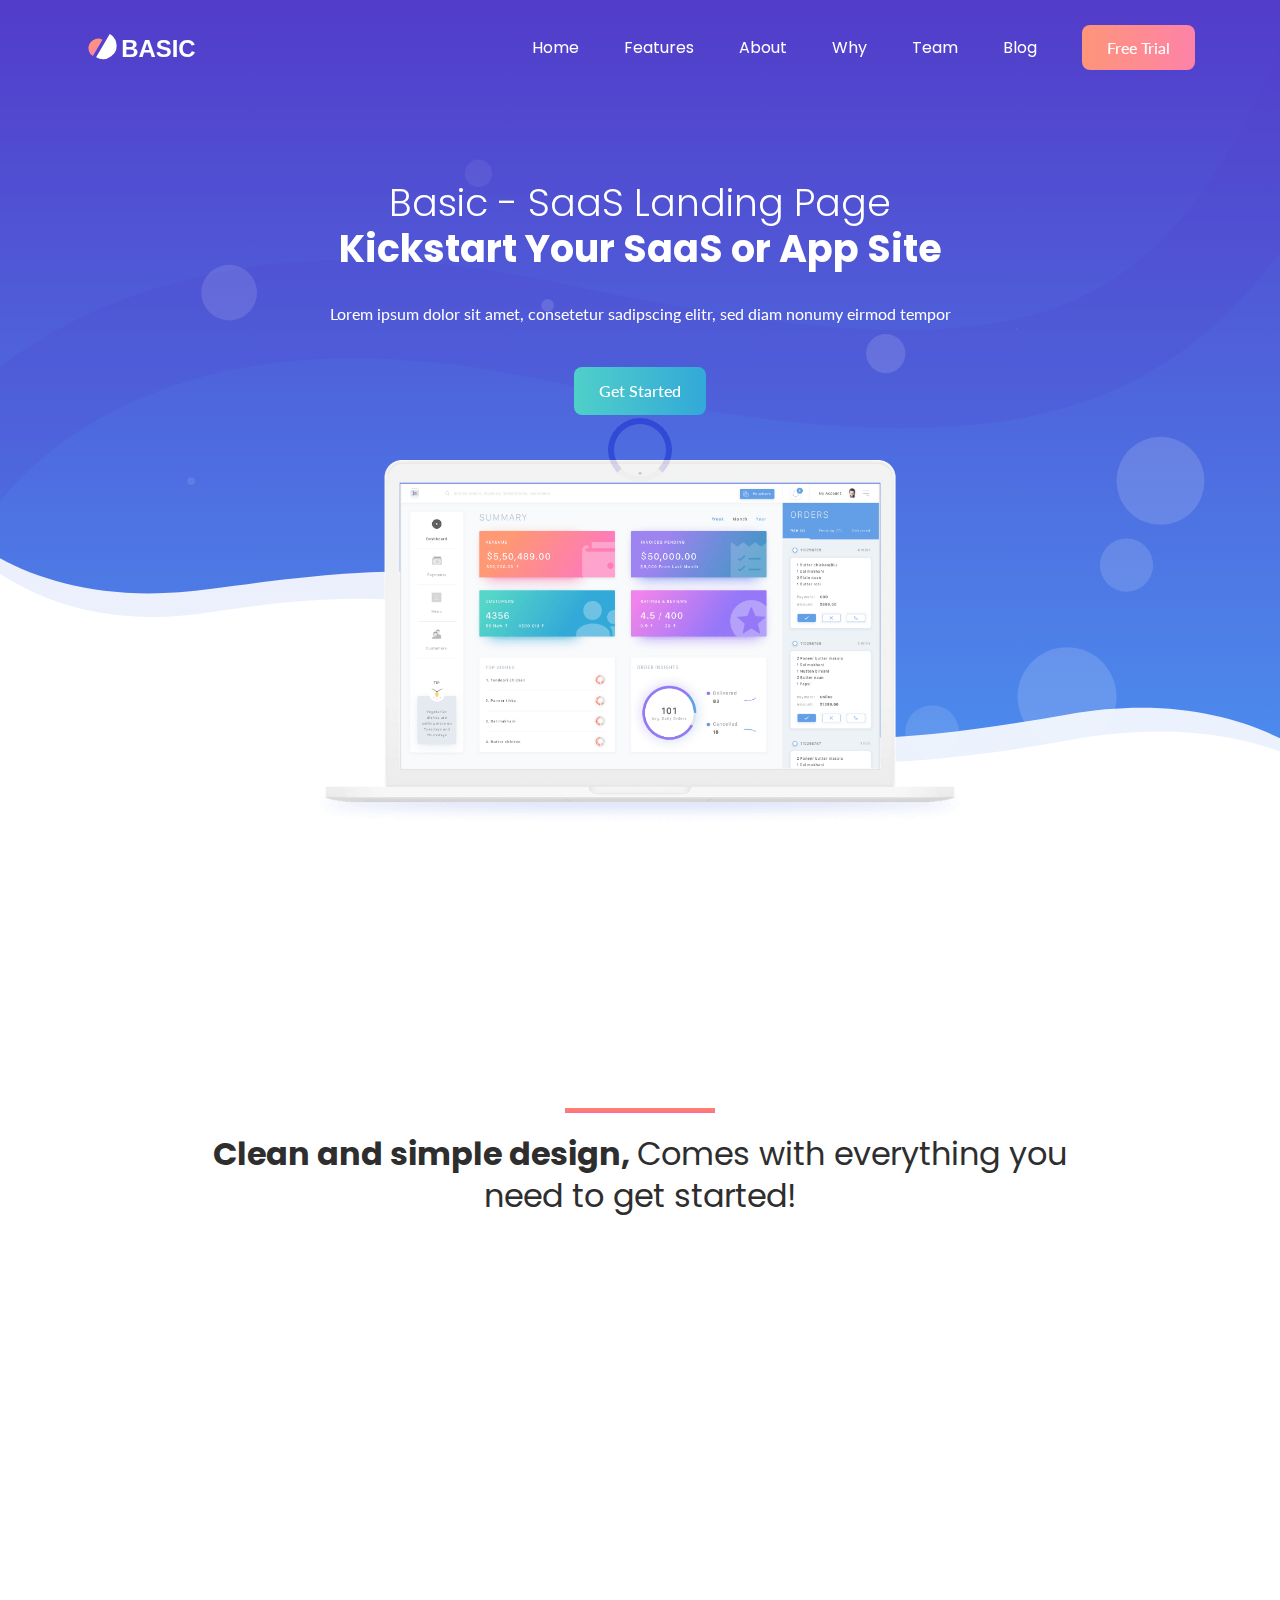
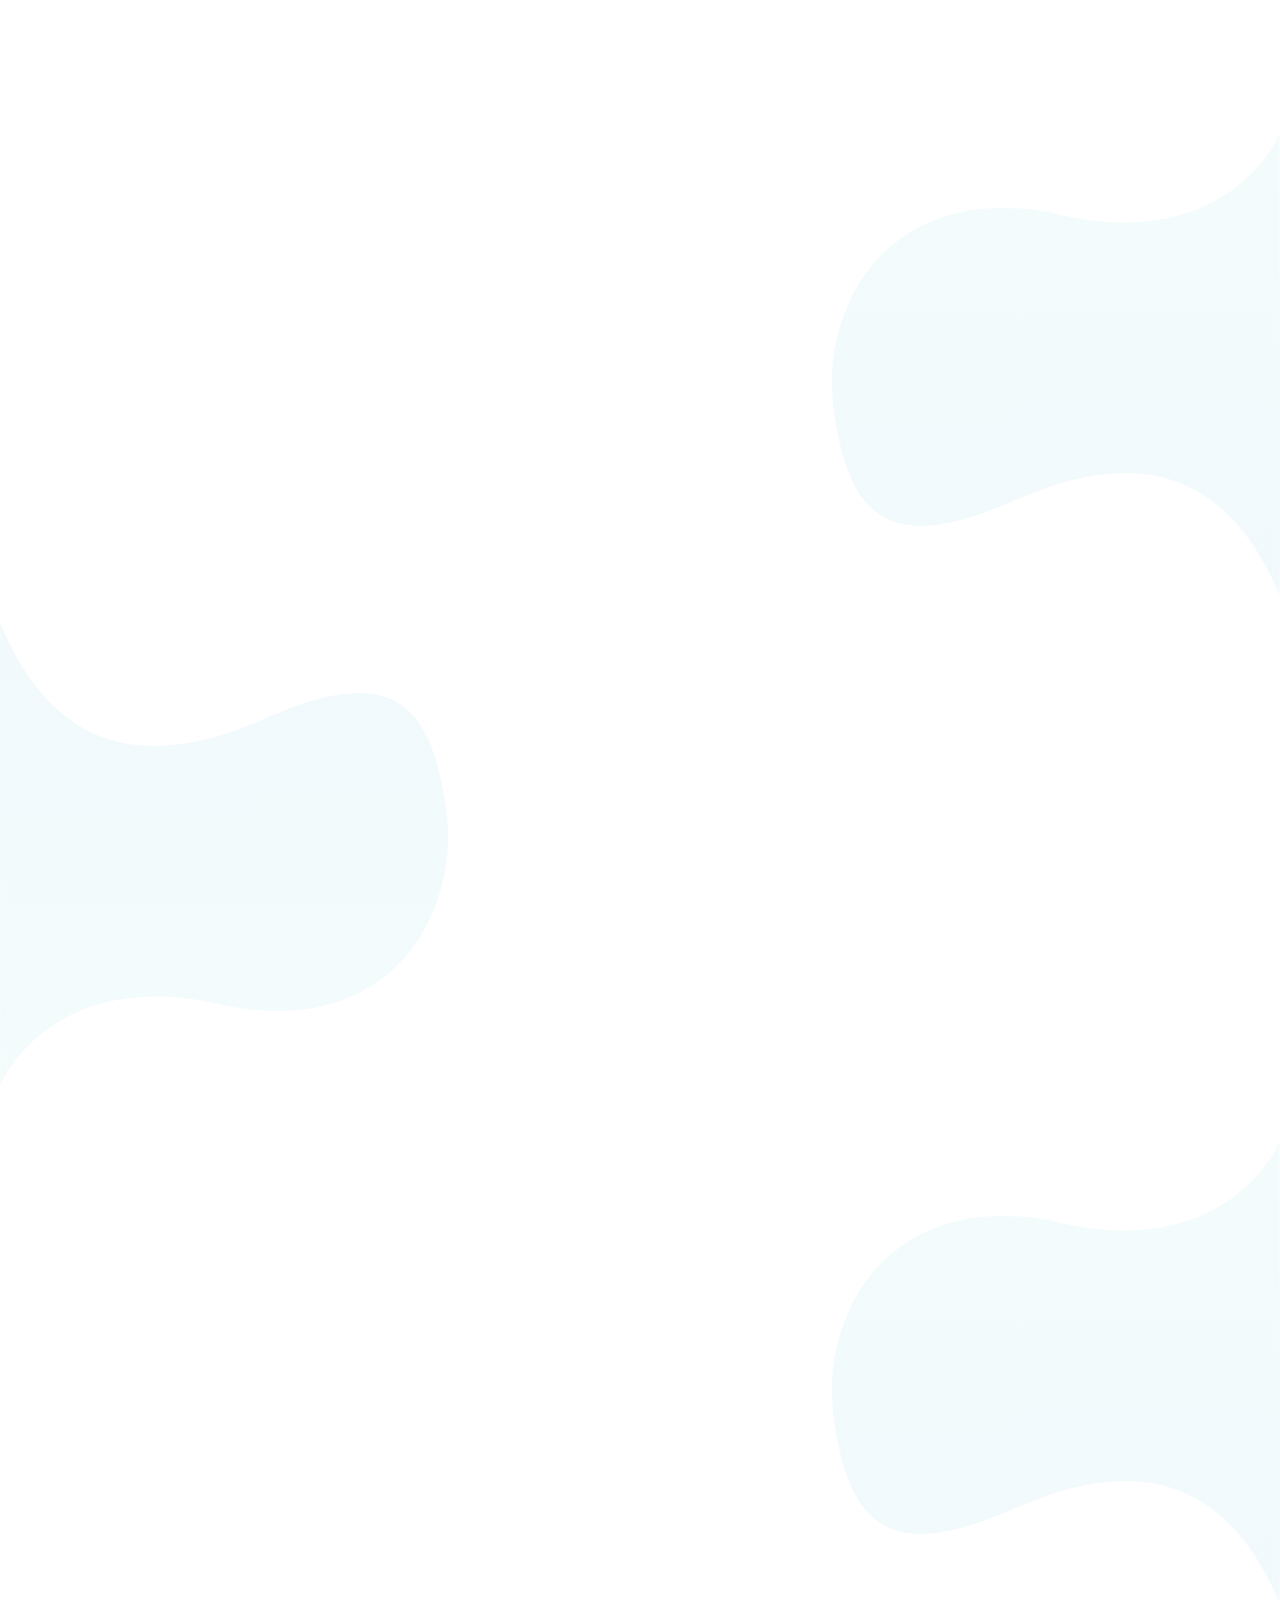
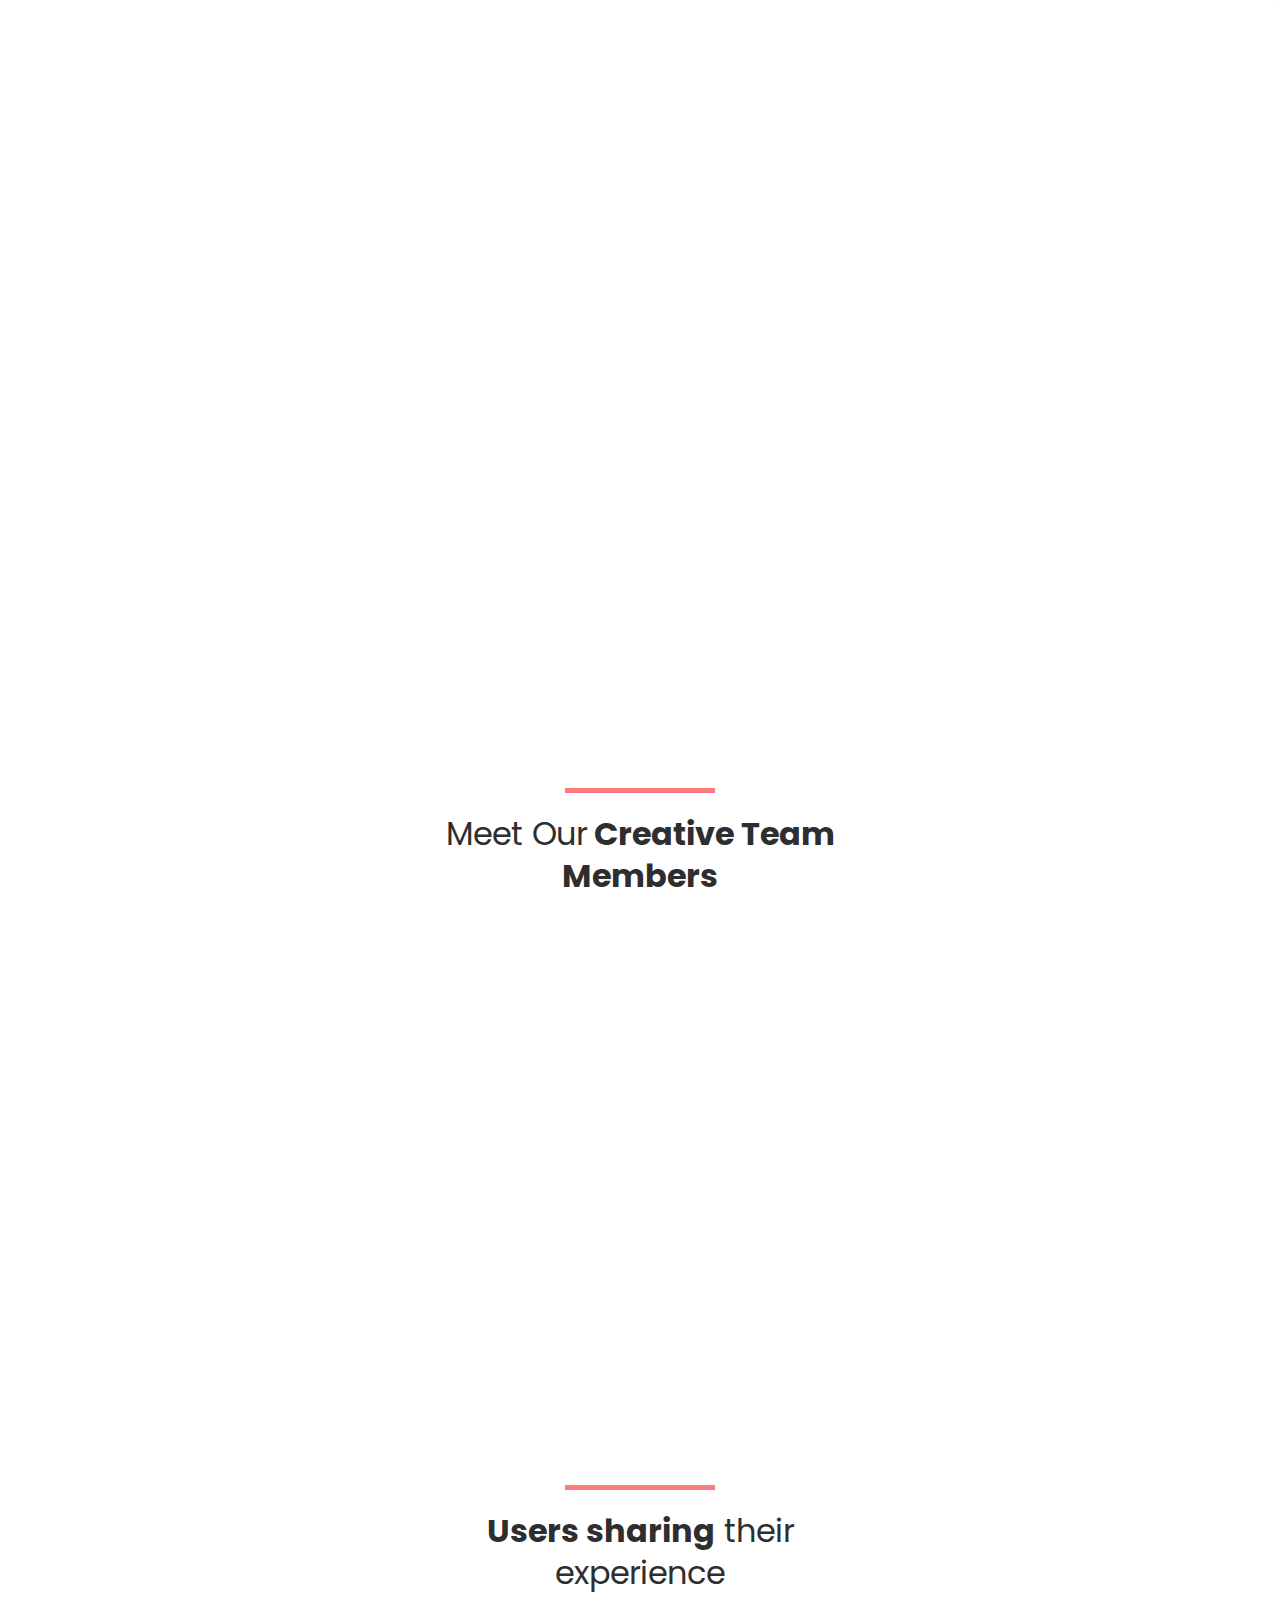
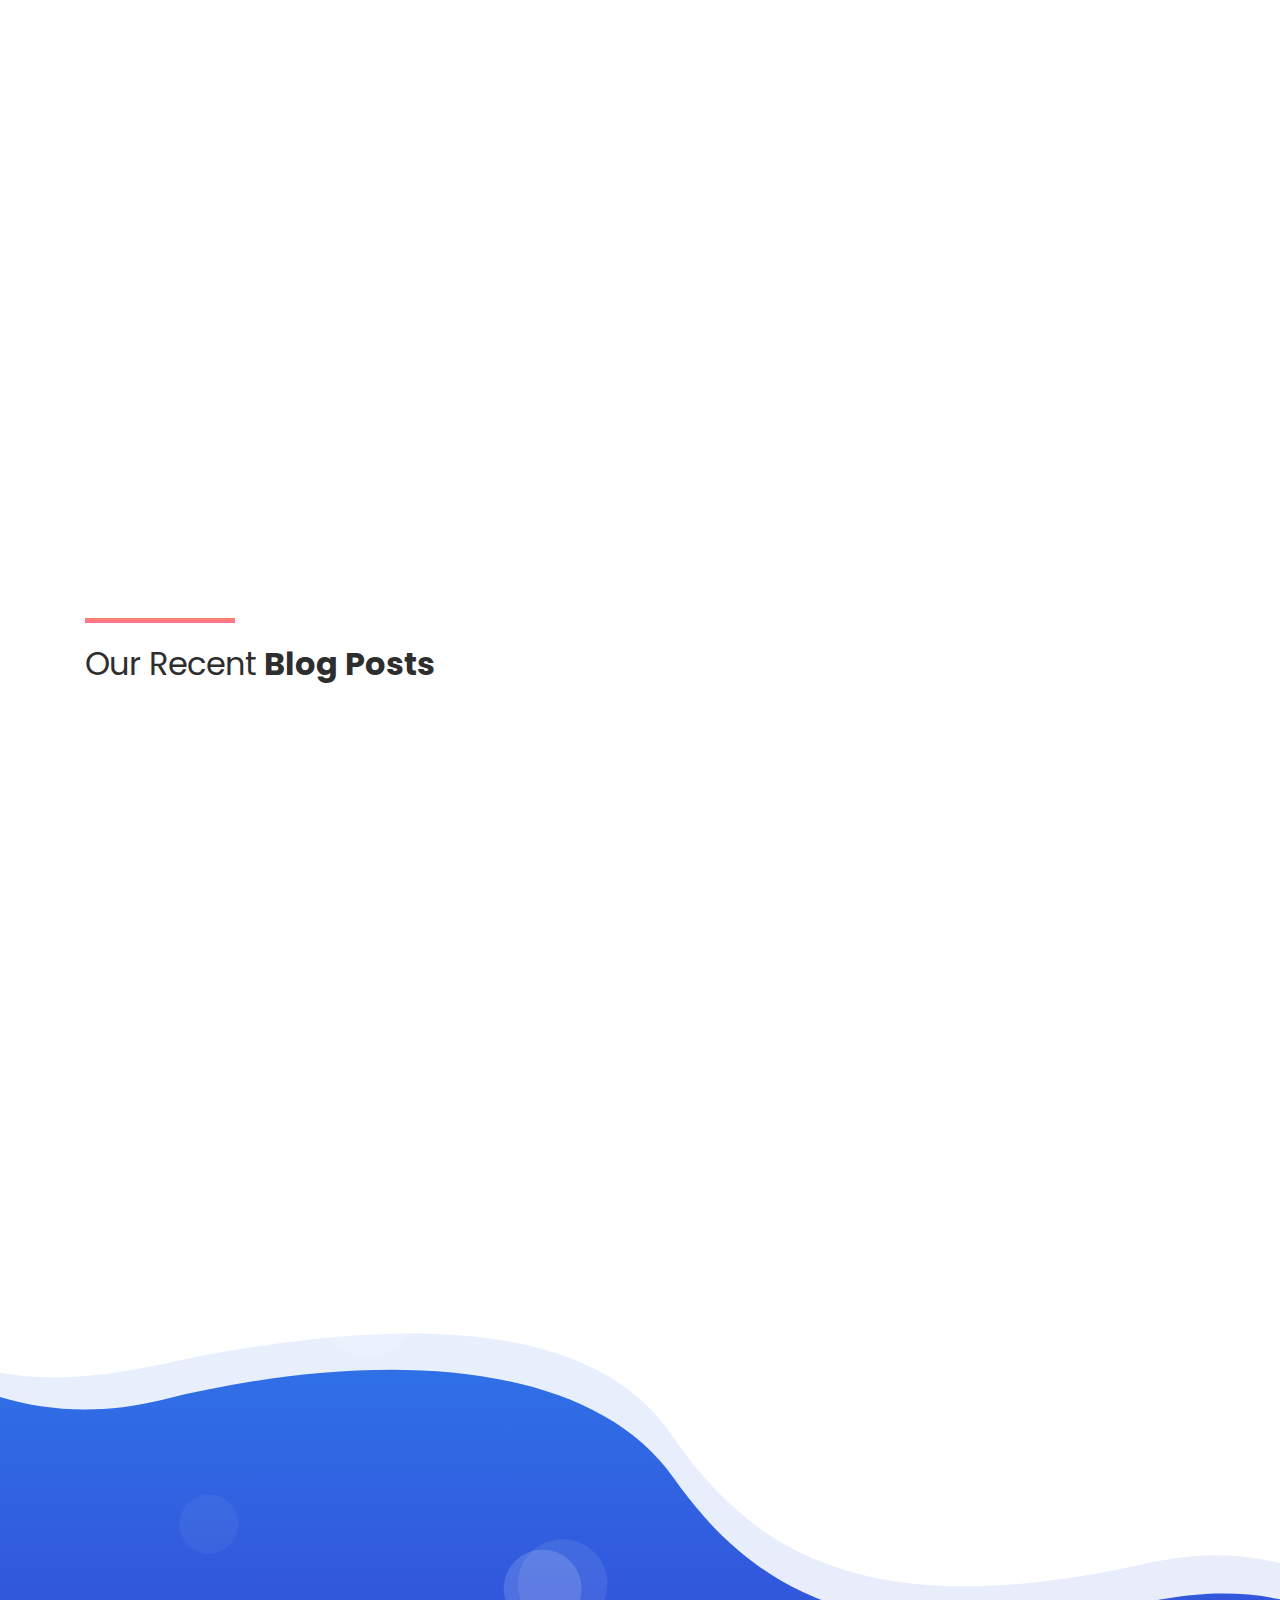
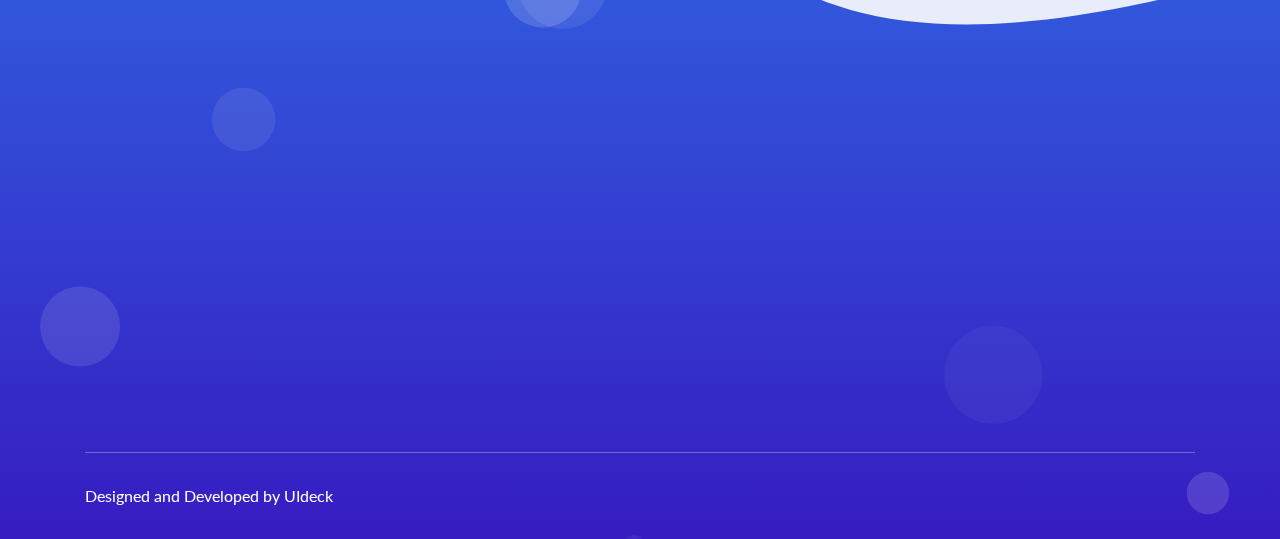
==== commit a2ce1381: "20210425-8" ====
--- a/index.html
+++ b/index.html
@@ -1,174 +1,827 @@
-<!DOCTYPE HTML>
-<!--
-	Spectral by HTML5 UP
-	html5up.net | @ajlkn
-	Free for personal and commercial use under the CCA 3.0 license (html5up.net/license)
--->
-<html>
-	<head>
-		<title>Spectral by HTML5 UP</title>
-		<meta charset="utf-8" />
-		<meta name="viewport" content="width=device-width, initial-scale=1, user-scalable=no" />
-		<link rel="stylesheet" href="assets/css/main.css" />
-		<noscript><link rel="stylesheet" href="assets/css/noscript.css" /></noscript>
-	</head>
-	<body class="landing is-preload">
-
-		<!-- Page Wrapper -->
-			<div id="page-wrapper">
-
-				<!-- Header -->
-					<header id="header" class="alt">
-						<h1><a href="index.html">Welecome to zXy's page.</a></h1>
-						<nav id="nav">
-							<ul>
-								<li class="special">
-									<a href="#menu" class="menuToggle"><span>Menu</span></a>
-									<div id="menu">
-										<ul>
-											<li><a href="index.html">Home</a></li>
-											<li><a href="generic.html">Generic</a></li>
-											<li><a href="elements.html">Elements</a></li>
-											<li><a href="#">Sign Up</a></li>
-											<li><a href="#">Log In</a></li>
-										</ul>
-									</div>
-								</li>
-							</ul>
-						</nav>
-					</header>
-
-				<!-- Banner -->
-					<section id="banner">
-						<div class="inner">
-							<h2>Spectral</h2>
-							<p>Another fine responsive<br />
-							site template freebie<br />
-							crafted by <a href="http://html5up.net">HTML5 UP</a>.</p>
-							<ul class="actions special">
-								<li><a href="#" class="button primary">Activate</a></li>
-							</ul>
-						</div>
-						<a href="#one" class="more scrolly">Learn More</a>
-					</section>
-
-				<!-- One -->
-					<section id="one" class="wrapper style1 special">
-						<div class="inner">
-							<header class="major">
-								<h2>Arcu aliquet vel lobortis ata nisl<br />
-								eget augue amet aliquet nisl cep donec</h2>
-								<p>Aliquam ut ex ut augue consectetur interdum. Donec amet imperdiet eleifend<br />
-								fringilla tincidunt. Nullam dui leo Aenean mi ligula, rhoncus ullamcorper.</p>
-							</header>
-							<ul class="icons major">
-								<li><span class="icon fa-gem major style1"><span class="label">Lorem</span></span></li>
-								<li><span class="icon fa-heart major style2"><span class="label">Ipsum</span></span></li>
-								<li><span class="icon solid fa-code major style3"><span class="label">Dolor</span></span></li>
-							</ul>
-						</div>
-					</section>
-
-				<!-- Two -->
-					<section id="two" class="wrapper alt style2">
-						<section class="spotlight">
-							<div class="image"><img src="images/pic01.jpg" alt="" /></div><div class="content">
-								<h2>Magna primis lobortis<br />
-								sed ullamcorper</h2>
-								<p>Aliquam ut ex ut augue consectetur interdum. Donec hendrerit imperdiet. Mauris eleifend fringilla nullam aenean mi ligula.</p>
-							</div>
-						</section>
-						<section class="spotlight">
-							<div class="image"><img src="images/pic02.jpg" alt="" /></div><div class="content">
-								<h2>Tortor dolore feugiat<br />
-								elementum magna</h2>
-								<p>Aliquam ut ex ut augue consectetur interdum. Donec hendrerit imperdiet. Mauris eleifend fringilla nullam aenean mi ligula.</p>
-							</div>
-						</section>
-						<section class="spotlight">
-							<div class="image"><img src="images/pic03.jpg" alt="" /></div><div class="content">
-								<h2>Augue eleifend aliquet<br />
-								sed condimentum</h2>
-								<p>Aliquam ut ex ut augue consectetur interdum. Donec hendrerit imperdiet. Mauris eleifend fringilla nullam aenean mi ligula.</p>
-							</div>
-						</section>
-					</section>
-
-				<!-- Three -->
-					<section id="three" class="wrapper style3 special">
-						<div class="inner">
-							<header class="major">
-								<h2>Accumsan mus tortor nunc aliquet</h2>
-								<p>Aliquam ut ex ut augue consectetur interdum. Donec amet imperdiet eleifend<br />
-								fringilla tincidunt. Nullam dui leo Aenean mi ligula, rhoncus ullamcorper.</p>
-							</header>
-							<ul class="features">
-								<li class="icon fa-paper-plane">
-									<h3>Arcu accumsan</h3>
-									<p>Augue consectetur sed interdum imperdiet et ipsum. Mauris lorem tincidunt nullam amet leo Aenean ligula consequat consequat.</p>
-								</li>
-								<li class="icon solid fa-laptop">
-									<h3>Ac Augue Eget</h3>
-									<p>Augue consectetur sed interdum imperdiet et ipsum. Mauris lorem tincidunt nullam amet leo Aenean ligula consequat consequat.</p>
-								</li>
-								<li class="icon solid fa-code">
-									<h3>Mus Scelerisque</h3>
-									<p>Augue consectetur sed interdum imperdiet et ipsum. Mauris lorem tincidunt nullam amet leo Aenean ligula consequat consequat.</p>
-								</li>
-								<li class="icon solid fa-headphones-alt">
-									<h3>Mauris Imperdiet</h3>
-									<p>Augue consectetur sed interdum imperdiet et ipsum. Mauris lorem tincidunt nullam amet leo Aenean ligula consequat consequat.</p>
-								</li>
-								<li class="icon fa-heart">
-									<h3>Aenean Primis</h3>
-									<p>Augue consectetur sed interdum imperdiet et ipsum. Mauris lorem tincidunt nullam amet leo Aenean ligula consequat consequat.</p>
-								</li>
-								<li class="icon fa-flag">
-									<h3>Tortor Ut</h3>
-									<p>Augue consectetur sed interdum imperdiet et ipsum. Mauris lorem tincidunt nullam amet leo Aenean ligula consequat consequat.</p>
-								</li>
-							</ul>
-						</div>
-					</section>
-
-				<!-- CTA -->
-					<section id="cta" class="wrapper style4">
-						<div class="inner">
-							<header>
-								<h2>Arcue ut vel commodo</h2>
-								<p>Aliquam ut ex ut augue consectetur interdum endrerit imperdiet amet eleifend fringilla.</p>
-							</header>
-							<ul class="actions stacked">
-								<li><a href="#" class="button fit primary">Activate</a></li>
-								<li><a href="#" class="button fit">Learn More</a></li>
-							</ul>
-						</div>
-					</section>
-
-				<!-- Footer -->
-					<footer id="footer">
-						<ul class="icons">
-							<li><a href="#" class="icon brands fa-twitter"><span class="label">Twitter</span></a></li>
-							<li><a href="#" class="icon brands fa-facebook-f"><span class="label">Facebook</span></a></li>
-							<li><a href="#" class="icon brands fa-instagram"><span class="label">Instagram</span></a></li>
-							<li><a href="#" class="icon brands fa-dribbble"><span class="label">Dribbble</span></a></li>
-							<li><a href="#" class="icon solid fa-envelope"><span class="label">Email</span></a></li>
-						</ul>
-						<ul class="copyright">
-							<li>&copy; Untitled</li><li>Design: <a href="http://html5up.net">HTML5 UP</a></li>
-						</ul>
-					</footer>
-
-			</div>
-
-		<!-- Scripts -->
-			<script src="assets/js/jquery.min.js"></script>
-			<script src="assets/js/jquery.scrollex.min.js"></script>
-			<script src="assets/js/jquery.scrolly.min.js"></script>
-			<script src="assets/js/browser.min.js"></script>
-			<script src="assets/js/breakpoints.min.js"></script>
-			<script src="assets/js/util.js"></script>
-			<script src="assets/js/main.js"></script>
-
-	</body>
-</html>+<!doctype html>
+<html class="no-js" lang="en">
+
+<head>
+    <meta charset="utf-8">
+    
+    <!--====== Title ======-->
+    <title>Welecome to zXy's Page</title>
+    
+    <meta name="description" content="">
+    <meta name="viewport" content="width=device-width, initial-scale=1">
+
+    <!--====== Favicon Icon ======-->
+    <link rel="shortcut icon" href="assets/images/favicon.png" type="image/png">
+        
+    <!--====== Animate CSS ======-->
+    <link rel="stylesheet" href="assets/css/animate.css">
+        
+    <!--====== Magnific Popup CSS ======-->
+    <link rel="stylesheet" href="assets/css/magnific-popup.css">
+        
+    <!--====== Slick CSS ======-->
+    <link rel="stylesheet" href="assets/css/slick.css">
+        
+    <!--====== Line Icons CSS ======-->
+    <link rel="stylesheet" href="assets/css/LineIcons.css">
+        
+    <!--====== Font Awesome CSS ======-->
+    <link rel="stylesheet" href="assets/css/font-awesome.min.css">
+        
+    <!--====== Bootstrap CSS ======-->
+    <link rel="stylesheet" href="assets/css/bootstrap.min.css">
+    
+    <!--====== Default CSS ======-->
+    <link rel="stylesheet" href="assets/css/default.css">
+    
+    <!--====== Style CSS ======-->
+    <link rel="stylesheet" href="assets/css/style.css">
+    
+</head>
+
+<body>
+    <!--[if IE]>
+    <p class="browserupgrade">You are using an <strong>outdated</strong> browser. Please <a href="https://browsehappy.com/">upgrade your browser</a> to improve your experience and security.</p>
+  <![endif]-->    
+   
+   
+    <!--====== PRELOADER PART START ======-->
+
+    <div class="preloader">
+        <div class="loader">
+            <div class="ytp-spinner">
+                <div class="ytp-spinner-container">
+                    <div class="ytp-spinner-rotator">
+                        <div class="ytp-spinner-left">
+                            <div class="ytp-spinner-circle"></div>
+                        </div>
+                        <div class="ytp-spinner-right">
+                            <div class="ytp-spinner-circle"></div>
+                        </div>
+                    </div>
+                </div>
+            </div>
+        </div>
+    </div>
+
+    <!--====== PRELOADER PART ENDS ======-->
+    
+    <!--====== HEADER PART START ======-->
+    
+    <header class="header-area">
+        <div class="navbar-area">
+            <div class="container">
+                <div class="row">
+                    <div class="col-lg-12">
+                        <nav class="navbar navbar-expand-lg">
+                            <a class="navbar-brand" href="index.html">
+                                <img src="assets/images/logo.svg" alt="Logo">
+                            </a>
+                            <button class="navbar-toggler" type="button" data-toggle="collapse" data-target="#navbarSupportedContent" aria-controls="navbarSupportedContent" aria-expanded="false" aria-label="Toggle navigation">
+                                <span class="toggler-icon"></span>
+                                <span class="toggler-icon"></span>
+                                <span class="toggler-icon"></span>
+                            </button>
+
+                            <div class="collapse navbar-collapse sub-menu-bar" id="navbarSupportedContent">
+                                <ul id="nav" class="navbar-nav ml-auto">
+                                    <li class="nav-item active">
+                                        <a class="page-scroll" href="#home">Home</a>
+                                    </li>
+                                    <li class="nav-item">
+                                        <a class="page-scroll" href="#features">Features</a>
+                                    </li>
+                                    <li class="nav-item">
+                                        <a class="page-scroll" href="#about">About</a>
+                                    </li>
+                                    <li class="nav-item">
+                                        <a class="page-scroll" href="#facts">Why</a>
+                                    </li>
+                                    <li class="nav-item">
+                                        <a class="page-scroll" href="#team">Team</a>
+                                    </li>
+                                    <li class="nav-item">
+                                        <a class="page-scroll" href="#blog">Blog</a>
+                                    </li>
+                                </ul>
+                            </div> <!-- navbar collapse -->
+                            
+                            <div class="navbar-btn d-none d-sm-inline-block">
+                                <a class="main-btn" data-scroll-nav="0" href="#pricing">Free Trial</a>
+                            </div>
+                        </nav> <!-- navbar -->
+                    </div>
+                </div> <!-- row -->
+            </div> <!-- container -->
+        </div> <!-- navbar area -->
+        
+        <div id="home" class="header-hero bg_cover" style="background-image: url(assets/images/banner-bg.svg)">
+            <div class="container">
+                <div class="row justify-content-center">
+                    <div class="col-lg-8">
+                        <div class="header-hero-content text-center">
+                            <h3 class="header-sub-title wow fadeInUp" data-wow-duration="1.3s" data-wow-delay="0.2s">Basic - SaaS Landing Page</h3>
+                            <h2 class="header-title wow fadeInUp" data-wow-duration="1.3s" data-wow-delay="0.5s">Kickstart Your SaaS or App Site</h2>
+                            <p class="text wow fadeInUp" data-wow-duration="1.3s" data-wow-delay="0.8s">Lorem ipsum dolor sit amet, consetetur sadipscing elitr, sed diam nonumy eirmod tempor</p>
+                            <a href="#" class="main-btn wow fadeInUp" data-wow-duration="1.3s" data-wow-delay="1.1s">Get Started</a>
+                        </div> <!-- header hero content -->
+                    </div>
+                </div> <!-- row -->
+                <div class="row">
+                    <div class="col-lg-12">
+                        <div class="header-hero-image text-center wow fadeIn" data-wow-duration="1.3s" data-wow-delay="1.4s">
+                            <img src="assets/images/header-hero.png" alt="hero">
+                        </div> <!-- header hero image -->
+                    </div>
+                </div> <!-- row -->
+            </div> <!-- container -->
+            <div id="particles-1" class="particles"></div>
+        </div> <!-- header hero -->
+    </header>
+    
+    <!--====== HEADER PART ENDS ======-->
+    
+    <!--====== BRAMD PART START ======-->
+    
+    <div class="brand-area pt-90">
+        <div class="container">
+            <div class="row">
+                <div class="col-lg-12">
+                    <div class="brand-logo d-flex align-items-center justify-content-center justify-content-md-between">
+                        <div class="single-logo mt-30 wow fadeIn" data-wow-duration="1s" data-wow-delay="0.2s">
+                            <img src="assets/images/brand-1.png" alt="brand">
+                        </div> <!-- single logo -->
+                        <div class="single-logo mt-30 wow fadeIn" data-wow-duration="1.5s" data-wow-delay="0.2s">
+                            <img src="assets/images/brand-2.png" alt="brand">
+                        </div> <!-- single logo -->
+                        <div class="single-logo mt-30 wow fadeIn" data-wow-duration="1.5s" data-wow-delay="0.3s">
+                            <img src="assets/images/brand-3.png" alt="brand">
+                        </div> <!-- single logo -->
+                        <div class="single-logo mt-30 wow fadeIn" data-wow-duration="1.5s" data-wow-delay="0.4s">
+                            <img src="assets/images/brand-4.png" alt="brand">
+                        </div> <!-- single logo -->
+                        <div class="single-logo mt-30 wow fadeIn" data-wow-duration="1.5s" data-wow-delay="0.5s">
+                            <img src="assets/images/brand-5.png" alt="brand">
+                        </div> <!-- single logo -->
+                    </div> <!-- brand logo -->
+                </div>
+            </div>   <!-- row -->
+        </div> <!-- container -->
+    </div>
+    
+    <!--====== BRAMD PART ENDS ======-->
+    
+    <!--====== SERVICES PART START ======-->
+    
+    <section id="features" class="services-area pt-120">
+        <div class="container">
+            <div class="row justify-content-center">
+                <div class="col-lg-10">
+                    <div class="section-title text-center pb-40">
+                        <div class="line m-auto"></div>
+                        <h3 class="title">Clean and simple design, <span> Comes with everything you need to get started!</span></h3>
+                    </div> <!-- section title -->
+                </div>
+            </div> <!-- row -->
+            <div class="row justify-content-center">
+                <div class="col-lg-4 col-md-7 col-sm-8">
+                    <div class="single-services text-center mt-30 wow fadeIn" data-wow-duration="1s" data-wow-delay="0.2s">
+                        <div class="services-icon">
+                            <img class="shape" src="assets/images/services-shape.svg" alt="shape">
+                            <img class="shape-1" src="assets/images/services-shape-1.svg" alt="shape">
+                            <i class="lni-baloon"></i>
+                        </div>
+                        <div class="services-content mt-30">
+                            <h4 class="services-title"><a href="#">Clean</a></h4>
+                            <p class="text">Lorem ipsum dolor sit amet,consetetur sadipscing elitr, seddiam nonu eirmod tempor invidunt labore.</p>
+                            <a class="more" href="#">Learn More <i class="lni-chevron-right"></i></a>
+                        </div>
+                    </div> <!-- single services -->
+                </div>
+                <div class="col-lg-4 col-md-7 col-sm-8">
+                    <div class="single-services text-center mt-30 wow fadeIn" data-wow-duration="1s" data-wow-delay="0.5s">
+                        <div class="services-icon">
+                            <img class="shape" src="assets/images/services-shape.svg" alt="shape">
+                            <img class="shape-1" src="assets/images/services-shape-2.svg" alt="shape">
+                            <i class="lni-cog"></i>
+                        </div>
+                        <div class="services-content mt-30">
+                            <h4 class="services-title"><a href="#">Robust</a></h4>
+                            <p class="text">Lorem ipsum dolor sit amet,consetetur sadipscing elitr, seddiam nonu eirmod tempor invidunt labore.</p>
+                            <a class="more" href="#">Learn More <i class="lni-chevron-right"></i></a>
+                        </div>
+                    </div> <!-- single services -->
+                </div>
+                <div class="col-lg-4 col-md-7 col-sm-8">
+                    <div class="single-services text-center mt-30 wow fadeIn" data-wow-duration="1s" data-wow-delay="0.8s">
+                        <div class="services-icon">
+                            <img class="shape" src="assets/images/services-shape.svg" alt="shape">
+                            <img class="shape-1" src="assets/images/services-shape-3.svg" alt="shape">
+                            <i class="lni-bolt-alt"></i>
+                        </div>
+                        <div class="services-content mt-30">
+                            <h4 class="services-title"><a href="#">Powerful</a></h4>
+                            <p class="text">Lorem ipsum dolor sit amet,consetetur sadipscing elitr, seddiam nonu eirmod tempor invidunt labore.</p>
+                            <a class="more" href="#">Learn More <i class="lni-chevron-right"></i></a>
+                        </div>
+                    </div> <!-- single services -->
+                </div>
+            </div> <!-- row -->
+        </div> <!-- container -->
+    </section>
+    
+    <!--====== SERVICES PART ENDS ======-->
+    
+    <!--====== ABOUT PART START ======-->
+    
+    <section id="about" class="about-area pt-70">
+        <div class="container">
+            <div class="row">
+                <div class="col-lg-6">
+                    <div class="about-content mt-50 wow fadeInLeftBig" data-wow-duration="1s" data-wow-delay="0.5s">
+                        <div class="section-title">
+                            <div class="line"></div>
+                            <h3 class="title">Quick & Easy <span>to Use Bootstrap Template</span></h3>
+                        </div> <!-- section title -->
+                        <p class="text">Lorem ipsum dolor sit amet, consetetur sadipscing elitr, seiam nonumy eirmod tempor invidunt ut labore et dolore magna aliquyam erat, sed diam voluptua. At vero eos et accusam et justo duo dolores et ea rebum. Stet clita kasd gubergren, no sea takimata sanctus est Lorem ipsum dolor sit amet. Lorem ipsum dolor sit amet, consetetur sadipscing.</p>
+                        <a href="#" class="main-btn">Try it Free</a>
+                    </div> <!-- about content -->
+                </div>
+                <div class="col-lg-6">
+                    <div class="about-image text-center mt-50 wow fadeInRightBig" data-wow-duration="1s" data-wow-delay="0.5s">
+                        <img src="assets/images/about1.svg" alt="about">
+                    </div> <!-- about image -->
+                </div>
+            </div> <!-- row -->
+        </div> <!-- container -->
+        <div class="about-shape-1">
+            <img src="assets/images/about-shape-1.svg" alt="shape">
+        </div>
+    </section>
+    
+    <!--====== ABOUT PART ENDS ======-->
+    
+    <!--====== ABOUT PART START ======-->
+    
+    <section class="about-area pt-70">
+        <div class="about-shape-2">
+            <img src="assets/images/about-shape-2.svg" alt="shape">
+        </div>
+        <div class="container">
+            <div class="row">
+                <div class="col-lg-6 order-lg-last">
+                    <div class="about-content mt-50 wow fadeInLeftBig" data-wow-duration="1s" data-wow-delay="0.5s">
+                        <div class="section-title">
+                            <div class="line"></div>
+                            <h3 class="title">Modern design <span> with Essential Features</span></h3>
+                        </div> <!-- section title -->
+                        <p class="text">Lorem ipsum dolor sit amet, consetetur sadipscing elitr, seiam nonumy eirmod tempor invidunt ut labore et dolore magna aliquyam erat, sed diam voluptua. At vero eos et accusam et justo duo dolores et ea rebum. Stet clita kasd gubergren, no sea takimata sanctus est Lorem ipsum dolor sit amet. Lorem ipsum dolor sit amet, consetetur sadipscing.</p>
+                        <a href="#" class="main-btn">Try it Free</a>
+                    </div> <!-- about content -->
+                </div>
+                <div class="col-lg-6 order-lg-first">
+                    <div class="about-image text-center mt-50 wow fadeInRightBig" data-wow-duration="1s" data-wow-delay="0.5s">
+                        <img src="assets/images/about2.svg" alt="about">
+                    </div> <!-- about image -->
+                </div>
+            </div> <!-- row -->
+        </div> <!-- container -->
+    </section>
+
+
+    <!--====== ABOUT PART START ======-->
+    
+    <section class="about-area pt-70">
+        <div class="container">
+            <div class="row">
+                <div class="col-lg-6">
+                    <div class="about-content mt-50 wow fadeInLeftBig" data-wow-duration="1s" data-wow-delay="0.5s">
+                        <div class="section-title">
+                            <div class="line"></div>
+                            <h3 class="title"><span>Crafted for</span> SaaS, App and Software Landing Page</h3>
+                        </div> <!-- section title -->
+                        <p class="text">Lorem ipsum dolor sit amet, consetetur sadipscing elitr, seiam nonumy eirmod tempor invidunt ut labore et dolore magna aliquyam erat, sed diam voluptua. At vero eos et accusam et justo duo dolores et ea rebum. Stet clita kasd gubergren, no sea takimata sanctus est Lorem ipsum dolor sit amet. Lorem ipsum dolor sit amet, consetetur sadipscing.</p>
+                        <a href="#" class="main-btn">Try it Free</a>
+                    </div> <!-- about content -->
+                </div>
+                <div class="col-lg-6">
+                    <div class="about-image text-center mt-50 wow fadeInRightBig" data-wow-duration="1s" data-wow-delay="0.5s">
+                        <img src="assets/images/about3.svg" alt="about">
+                    </div> <!-- about image -->
+                </div>
+            </div> <!-- row -->
+        </div> <!-- container -->
+        <div class="about-shape-1">
+            <img src="assets/images/about-shape-1.svg" alt="shape">
+        </div>
+    </section>
+    
+    <!--====== ABOUT PART ENDS ======-->
+
+    
+    <!--====== ABOUT PART ENDS ======-->
+    
+    <!--====== VIDEO COUNTER PART START ======-->
+    
+    <section id="facts" class="video-counter pt-70">
+        <div class="container">
+            <div class="row">
+                <div class="col-lg-6">
+                    <div class="video-content mt-50 wow fadeIn" data-wow-duration="1s" data-wow-delay="0.5s">
+                        <img class="dots" src="assets/images/dots.svg" alt="dots">
+                        <div class="video-wrapper">
+                            <div class="video-image">
+                                <img src="assets/images/video.png" alt="video">
+                            </div>
+                            <div class="video-icon">
+                                <a href="https://www.youtube.com/watch?v=r44RKWyfcFw" class="video-popup"><i class="lni-play"></i></a>
+                            </div>
+                        </div> <!-- video wrapper -->
+                    </div> <!-- video content -->
+                </div>
+                <div class="col-lg-6">
+                    <div class="counter-wrapper mt-50 wow fadeIn" data-wow-duration="1s" data-wow-delay="0.8s">
+                        <div class="counter-content">
+                            <div class="section-title">
+                                <div class="line"></div>
+                                <h3 class="title">Cool facts <span> this about app</span></h3>
+                            </div> <!-- section title -->
+                            <p class="text">Lorem ipsum dolor sit amet, consetetur sadipscing elitr, seiam nonumy eirmod tempor invidunt ut labore et dolore magna aliquyam erat, sed diam voluptua.</p>
+                        </div> <!-- counter content -->
+                        <div class="row no-gutters">
+                            <div class="col-4">
+                                <div class="single-counter counter-color-1 d-flex align-items-center justify-content-center">
+                                    <div class="counter-items text-center">
+                                        <span class="count"><span class="counter">125</span>K</span>
+                                        <p class="text">Downloads</p>
+                                    </div>
+                                </div> <!-- single counter -->
+                            </div>
+                            <div class="col-4">
+                                <div class="single-counter counter-color-2 d-flex align-items-center justify-content-center">
+                                    <div class="counter-items text-center">
+                                        <span class="count"><span class="counter">87</span>K</span>
+                                        <p class="text">Active Users</p>
+                                    </div>
+                                </div> <!-- single counter -->
+                            </div>
+                            <div class="col-4">
+                                <div class="single-counter counter-color-3 d-flex align-items-center justify-content-center">
+                                    <div class="counter-items text-center">
+                                        <span class="count"><span class="counter">4.8</span></span>
+                                        <p class="text">User Rating</p>
+                                    </div>
+                                </div> <!-- single counter -->
+                            </div>
+                        </div> <!-- row -->
+                    </div> <!-- counter wrapper -->
+                </div>
+            </div> <!-- row -->
+        </div> <!-- container -->
+    </section>
+    
+    <!--====== VIDEO COUNTER PART ENDS ======-->
+    
+    <!--====== TEAM PART START ======-->
+    
+    <section id="team" class="team-area pt-120">
+        <div class="container">
+            <div class="row justify-content-center">
+                <div class="col-lg-5">
+                    <div class="section-title text-center pb-30">
+                        <div class="line m-auto"></div>
+                        <h3 class="title"><span>Meet Our</span> Creative Team Members</h3>
+                    </div> <!-- section title -->
+                </div>
+            </div> <!-- row -->
+            <div class="row justify-content-center">
+                <div class="col-lg-4 col-md-7 col-sm-8">
+                    <div class="single-team text-center mt-30 wow fadeIn" data-wow-duration="1s" data-wow-delay="0.2s">
+                        <div class="team-image">
+                            <img src="assets/images/team-1.png" alt="Team">
+                            <div class="social">
+                                <ul>
+                                    <li><a href="#"><i class="lni-facebook-filled"></i></a></li>
+                                    <li><a href="#"><i class="lni-twitter-filled"></i></a></li>
+                                    <li><a href="#"><i class="lni-instagram-filled"></i></a></li>
+                                    <li><a href="#"><i class="lni-linkedin-original"></i></a></li>
+                                </ul>
+                            </div>
+                        </div>
+                        <div class="team-content">
+                            <h5 class="holder-name"><a href="#">Isabela Moreira</a></h5>
+                            <p class="text">Founder and CEO</p>
+                        </div>
+                    </div> <!-- single team -->
+                </div>
+                <div class="col-lg-4 col-md-7 col-sm-8">
+                    <div class="single-team text-center mt-30 wow fadeIn" data-wow-duration="1s" data-wow-delay="0.5s">
+                        <div class="team-image">
+                            <img src="assets/images/team-2.png" alt="Team">
+                            <div class="social">
+                                <ul>
+                                    <li><a href="#"><i class="lni-facebook-filled"></i></a></li>
+                                    <li><a href="#"><i class="lni-twitter-filled"></i></a></li>
+                                    <li><a href="#"><i class="lni-instagram-filled"></i></a></li>
+                                    <li><a href="#"><i class="lni-linkedin-original"></i></a></li>
+                                </ul>
+                            </div>
+                        </div>
+                        <div class="team-content">
+                            <h5 class="holder-name"><a href="#">Elon Musk</a></h5>
+                            <p class="text">Sr. Software Engineer</p>
+                        </div>
+                    </div> <!-- single team -->
+                </div>
+                <div class="col-lg-4 col-md-7 col-sm-8">
+                    <div class="single-team text-center mt-30 wow fadeIn" data-wow-duration="1s" data-wow-delay="0.8s">
+                        <div class="team-image">
+                            <img src="assets/images/team-3.png" alt="Team">
+                            <div class="social">
+                                <ul>
+                                    <li><a href="#"><i class="lni-facebook-filled"></i></a></li>
+                                    <li><a href="#"><i class="lni-twitter-filled"></i></a></li>
+                                    <li><a href="#"><i class="lni-instagram-filled"></i></a></li>
+                                    <li><a href="#"><i class="lni-linkedin-original"></i></a></li>
+                                </ul>
+                            </div>
+                        </div>
+                        <div class="team-content">
+                            <h5 class="holder-name"><a href="#">Fiona Smith</a></h5>
+                            <p class="text">Business Development Manager</p>
+                        </div>
+                    </div> <!-- single team -->
+                </div>
+            </div> <!-- row -->
+        </div> <!-- container -->
+    </section>
+    
+    <!--====== TEAM PART ENDS ======-->
+    
+    <!--====== TESTIMONIAL PART START ======-->
+    
+    <section id="testimonial" class="testimonial-area pt-120">
+        <div class="container">
+            <div class="row justify-content-center">
+                <div class="col-lg-5">
+                    <div class="section-title text-center pb-40">
+                        <div class="line m-auto"></div>
+                        <h3 class="title">Users sharing<span> their experience</span></h3>
+                    </div> <!-- section title -->
+                </div>
+            </div> <!-- row -->
+            <div class="row testimonial-active wow fadeInUpBig" data-wow-duration="1s" data-wow-delay="0.8s">
+                <div class="col-lg-4">
+                    <div class="single-testimonial">
+                        <div class="testimonial-review d-flex align-items-center justify-content-between">
+                            <div class="quota">
+                                <i class="lni-quotation"></i>
+                            </div>
+                            <div class="star">
+                                <ul>
+                                    <li><i class="lni-star-filled"></i></li>
+                                    <li><i class="lni-star-filled"></i></li>
+                                    <li><i class="lni-star-filled"></i></li>
+                                    <li><i class="lni-star-filled"></i></li>
+                                    <li><i class="lni-star-filled"></i></li>
+                                </ul>
+                            </div>
+                        </div>
+                        <div class="testimonial-text">
+                            <p class="text">Lorem ipsum dolor sit amet,consetetur sadipscing elitr, seddiam nonu eirmod tempor invidunt labore.Lorem ipsum dolor sit amet,consetetur sadipscing elitr, seddiam nonu.</p>
+                        </div>
+                        <div class="testimonial-author d-flex align-items-center">
+                            <div class="author-image">
+                                <img class="shape" src="assets/images/textimonial-shape.svg" alt="shape">
+                                <img class="author" src="assets/images/author-1.png" alt="author">
+                            </div>
+                            <div class="author-content media-body">
+                                <h6 class="holder-name">Jenny Deo</h6>
+                                <p class="text">CEO, SpaceX</p>
+                            </div>
+                        </div>
+                    </div> <!-- single testimonial -->
+                </div>
+                <div class="col-lg-4">
+                    <div class="single-testimonial">
+                        <div class="testimonial-review d-flex align-items-center justify-content-between">
+                            <div class="quota">
+                                <i class="lni-quotation"></i>
+                            </div>
+                            <div class="star">
+                                <ul>
+                                    <li><i class="lni-star-filled"></i></li>
+                                    <li><i class="lni-star-filled"></i></li>
+                                    <li><i class="lni-star-filled"></i></li>
+                                    <li><i class="lni-star-filled"></i></li>
+                                    <li><i class="lni-star-filled"></i></li>
+                                </ul>
+                            </div>
+                        </div>
+                        <div class="testimonial-text">
+                            <p class="text">Lorem ipsum dolor sit amet,consetetur sadipscing elitr, seddiam nonu eirmod tempor invidunt labore.Lorem ipsum dolor sit amet,consetetur sadipscing elitr, seddiam nonu.</p>
+                        </div>
+                        <div class="testimonial-author d-flex align-items-center">
+                            <div class="author-image">
+                                <img class="shape" src="assets/images/textimonial-shape.svg" alt="shape">
+                                <img class="author" src="assets/images/author-2.png" alt="author">
+                            </div>
+                            <div class="author-content media-body">
+                                <h6 class="holder-name">Marjin Otte</h6>
+                                <p class="text">UX Specialist, Yoast</p>
+                            </div>
+                        </div>
+                    </div> <!-- single testimonial -->
+                </div>
+                <div class="col-lg-4">
+                    <div class="single-testimonial">
+                        <div class="testimonial-review d-flex align-items-center justify-content-between">
+                            <div class="quota">
+                                <i class="lni-quotation"></i>
+                            </div>
+                            <div class="star">
+                                <ul>
+                                    <li><i class="lni-star-filled"></i></li>
+                                    <li><i class="lni-star-filled"></i></li>
+                                    <li><i class="lni-star-filled"></i></li>
+                                    <li><i class="lni-star-filled"></i></li>
+                                    <li><i class="lni-star-filled"></i></li>
+                                </ul>
+                            </div>
+                        </div>
+                        <div class="testimonial-text">
+                            <p class="text">Lorem ipsum dolor sit amet,consetetur sadipscing elitr, seddiam nonu eirmod tempor invidunt labore.Lorem ipsum dolor sit amet,consetetur sadipscing elitr, seddiam nonu.</p>
+                        </div>
+                        <div class="testimonial-author d-flex align-items-center">
+                            <div class="author-image">
+                                <img class="shape" src="assets/images/textimonial-shape.svg" alt="shape">
+                                <img class="author" src="assets/images/author-3.png" alt="author">
+                            </div>
+                            <div class="author-content media-body">
+                                <h6 class="holder-name">David Smith</h6>
+                                <p class="text">CTO, Alphabet</p>
+                            </div>
+                        </div>
+                    </div> <!-- single testimonial -->
+                </div>
+                <div class="col-lg-4">
+                    <div class="single-testimonial">
+                        <div class="testimonial-review d-flex align-items-center justify-content-between">
+                            <div class="quota">
+                                <i class="lni-quotation"></i>
+                            </div>
+                            <div class="star">
+                                <ul>
+                                    <li><i class="lni-star-filled"></i></li>
+                                    <li><i class="lni-star-filled"></i></li>
+                                    <li><i class="lni-star-filled"></i></li>
+                                    <li><i class="lni-star-filled"></i></li>
+                                    <li><i class="lni-star-filled"></i></li>
+                                </ul>
+                            </div>
+                        </div>
+                        <div class="testimonial-text">
+                            <p class="text">Lorem ipsum dolor sit amet,consetetur sadipscing elitr, seddiam nonu eirmod tempor invidunt labore.Lorem ipsum dolor sit amet,consetetur sadipscing elitr, seddiam nonu.</p>
+                        </div>
+                        <div class="testimonial-author d-flex align-items-center">
+                            <div class="author-image">
+                                <img class="shape" src="assets/images/textimonial-shape.svg" alt="shape">
+                                <img class="author" src="assets/images/author-2.png" alt="author">
+                            </div>
+                            <div class="author-content media-body">
+                                <h6 class="holder-name">Fajar Siddiq</h6>
+                                <p class="text">COO, MakerFlix</p>
+                            </div>
+                        </div>
+                    </div> <!-- single testimonial -->
+                </div>
+            </div> <!-- row -->
+        </div> <!-- container -->
+    </section>
+    
+    <!--====== TESTIMONIAL PART ENDS ======-->
+    
+    <!--====== BLOG PART START ======-->
+    
+    <section id="blog" class="blog-area pt-120">
+        <div class="container">
+            <div class="row">
+                <div class="col-lg-6">
+                    <div class="section-title pb-35">
+                        <div class="line"></div>
+                        <h3 class="title"><span>Our Recent</span> Blog Posts</h3>
+                    </div> <!-- section title -->
+                </div>
+            </div> <!-- row -->
+            <div class="row justify-content-center">
+                <div class="col-lg-4 col-md-7">
+                    <div class="single-blog mt-30 wow fadeIn" data-wow-duration="1s" data-wow-delay="0.2s">
+                        <div class="blog-image">
+                            <img src="assets/images/blog-1.jpg" alt="blog">
+                        </div>
+                        <div class="blog-content">
+                            <ul class="meta">
+                                <li>Posted By: <a href="#">Admin</a></li>
+                                <li>03 June, 2023</li>
+                            </ul>
+                            <p class="text">Lorem ipsuamet conset sadips cing elitr seddiam nonu eirmod tempor invidunt labore.</p>
+                            <a class="more" href="#">Learn More <i class="lni-chevron-right"></i></a>
+                        </div>
+                    </div> <!-- single blog -->
+                </div> 
+                <div class="col-lg-4 col-md-7">
+                    <div class="single-blog mt-30 wow fadeIn" data-wow-duration="1s" data-wow-delay="0.5s">
+                        <div class="blog-image">
+                            <img src="assets/images/blog-2.jpg" alt="blog">
+                        </div>
+                        <div class="blog-content">
+                            <ul class="meta">
+                                <li>Posted By: <a href="#">Admin</a></li>
+                                <li>03 June, 2023</li>
+                            </ul>
+                            <p class="text">Lorem ipsuamet conset sadips cing elitr seddiam nonu eirmod tempor invidunt labore.</p>
+                            <a class="more" href="#">Learn More <i class="lni-chevron-right"></i></a>
+                        </div>
+                    </div> <!-- single blog -->
+                </div> 
+                <div class="col-lg-4 col-md-7">
+                    <div class="single-blog mt-30 wow fadeIn" data-wow-duration="1s" data-wow-delay="0.8s">
+                        <div class="blog-image">
+                            <img src="assets/images/blog-3.jpg" alt="blog">
+                        </div>
+                        <div class="blog-content">
+                            <ul class="meta">
+                                <li>Posted By: <a href="#">Admin</a></li>
+                                <li>03 June, 2023</li>
+                            </ul>
+                            <p class="text">Lorem ipsuamet conset sadips cing elitr seddiam nonu eirmod tempor invidunt labore.</p>
+                            <a class="more" href="#">Learn More <i class="lni-chevron-right"></i></a>
+                        </div>
+                    </div> <!-- single blog -->
+                </div> 
+            </div> <!-- row -->
+        </div> <!-- container -->
+    </section>
+    
+    <!--====== BLOG PART ENDS ======-->
+    
+    <!--====== FOOTER PART START ======-->
+    
+    <footer id="footer" class="footer-area pt-120">
+        <div class="container">
+            <div class="subscribe-area wow fadeIn" data-wow-duration="1s" data-wow-delay="0.5s">
+                <div class="row">
+                    <div class="col-lg-6">
+                        <div class="subscribe-content mt-45">
+                            <h2 class="subscribe-title">Subscribe Our Newsletter <span>get reguler updates</span></h2>
+                        </div>
+                    </div>
+                    <div class="col-lg-6">
+                        <div class="subscribe-form mt-50">
+                            <form action="#">
+                                <input type="text" placeholder="Enter eamil">
+                                <button class="main-btn">Subscribe</button>
+                            </form>
+                        </div>
+                    </div>
+                 </div> <!-- row -->
+            </div> <!-- subscribe area -->
+            <div class="footer-widget pb-100">
+                <div class="row">
+                    <div class="col-lg-4 col-md-6 col-sm-8">
+                        <div class="footer-about mt-50 wow fadeIn" data-wow-duration="1s" data-wow-delay="0.2s">
+                            <a class="logo" href="#">
+                                <img src="assets/images/logo.svg" alt="logo">
+                            </a>
+                            <p class="text">Lorem ipsum dolor sit amet consetetur sadipscing elitr, sederfs diam nonumy eirmod tempor invidunt ut labore et dolore magna aliquyam.</p>
+                            <ul class="social">
+                                <li><a href="#"><i class="lni-facebook-filled"></i></a></li>
+                                <li><a href="#"><i class="lni-twitter-filled"></i></a></li>
+                                <li><a href="#"><i class="lni-instagram-filled"></i></a></li>
+                                <li><a href="#"><i class="lni-linkedin-original"></i></a></li>
+                            </ul>
+                        </div> <!-- footer about -->
+                    </div>
+                    <div class="col-lg-5 col-md-7 col-sm-7">
+                        <div class="footer-link d-flex mt-50 justify-content-md-between">
+                            <div class="link-wrapper wow fadeIn" data-wow-duration="1s" data-wow-delay="0.4s">
+                                <div class="footer-title">
+                                    <h4 class="title">Quick Link</h4>
+                                </div>
+                                <ul class="link">
+                                    <li><a href="#">Road Map</a></li>
+                                    <li><a href="#">Privacy Policy</a></li>
+                                    <li><a href="#">Refund Policy</a></li>
+                                    <li><a href="#">Terms of Service</a></li>
+                                    <li><a href="#">Pricing</a></li>
+                                </ul>
+                            </div> <!-- footer wrapper -->
+                            <div class="link-wrapper wow fadeIn" data-wow-duration="1s" data-wow-delay="0.6s">
+                                <div class="footer-title">
+                                    <h4 class="title">Resources</h4>
+                                </div>
+                                <ul class="link">
+                                    <li><a href="#">Home</a></li>
+                                    <li><a href="#">Page</a></li>
+                                    <li><a href="#">Portfolio</a></li>
+                                    <li><a href="#">Blog</a></li>
+                                    <li><a href="#">Contact</a></li>
+                                </ul>
+                            </div> <!-- footer wrapper -->
+                        </div> <!-- footer link -->
+                    </div>
+                    <div class="col-lg-3 col-md-5 col-sm-5">
+                        <div class="footer-contact mt-50 wow fadeIn" data-wow-duration="1s" data-wow-delay="0.8s">
+                            <div class="footer-title">
+                                <h4 class="title">Contact Us</h4>
+                            </div>
+                            <ul class="contact">
+                                <li>+809272561823</li>
+                                <li>info@gmail.com</li>
+                                <li>www.yourweb.com</li>
+                                <li>123 Stree New York City , United <br> States Of America 750.</li>
+                            </ul>
+                        </div> <!-- footer contact -->
+                    </div>
+                </div> <!-- row -->
+            </div> <!-- footer widget -->
+            <div class="footer-copyright">
+                <div class="row">
+                    <div class="col-lg-12">
+                        <div class="copyright d-sm-flex justify-content-between">
+                            <div class="copyright-content">
+                                <p class="text">Designed and Developed by <a href="https://uideck.com" rel="nofollow">UIdeck</a></p>
+                            </div> <!-- copyright content -->
+                        </div> <!-- copyright -->
+                    </div>
+                </div> <!-- row -->
+            </div> <!-- footer copyright -->
+        </div> <!-- container -->
+        <div id="particles-2"></div>
+    </footer>
+    
+    <!--====== FOOTER PART ENDS ======-->
+    
+    <!--====== BACK TOP TOP PART START ======-->
+
+    <a href="#" class="back-to-top"><i class="lni-chevron-up"></i></a>
+
+    <!--====== BACK TOP TOP PART ENDS ======-->   
+    
+    <!--====== PART START ======-->
+    
+<!--
+    <section class="">
+        <div class="container">
+            <div class="row">
+                <div class="col-lg-"></div>
+            </div>
+        </div>
+    </section>
+-->
+    
+    <!--====== PART ENDS ======-->
+
+
+
+
+    <!--====== Jquery js ======-->
+    <script src="assets/js/vendor/jquery-1.12.4.min.js"></script>
+    <script src="assets/js/vendor/modernizr-3.7.1.min.js"></script>
+    
+    <!--====== Bootstrap js ======-->
+    <script src="assets/js/popper.min.js"></script>
+    <script src="assets/js/bootstrap.min.js"></script>
+    
+    <!--====== Plugins js ======-->
+    <script src="assets/js/plugins.js"></script>
+    
+    <!--====== Slick js ======-->
+    <script src="assets/js/slick.min.js"></script>
+    
+    <!--====== Ajax Contact js ======-->
+    <script src="assets/js/ajax-contact.js"></script>
+    
+    <!--====== Counter Up js ======-->
+    <script src="assets/js/waypoints.min.js"></script>
+    <script src="assets/js/jquery.counterup.min.js"></script>
+    
+    <!--====== Magnific Popup js ======-->
+    <script src="assets/js/jquery.magnific-popup.min.js"></script>
+    
+    <!--====== Scrolling Nav js ======-->
+    <script src="assets/js/jquery.easing.min.js"></script>
+    <script src="assets/js/scrolling-nav.js"></script>
+    
+    <!--====== wow js ======-->
+    <script src="assets/js/wow.min.js"></script>
+    
+    <!--====== Particles js ======-->
+    <script src="assets/js/particles.min.js"></script>
+    
+    <!--====== Main js ======-->
+    <script src="assets/js/main.js"></script>
+    
+</body>
+
+</html>
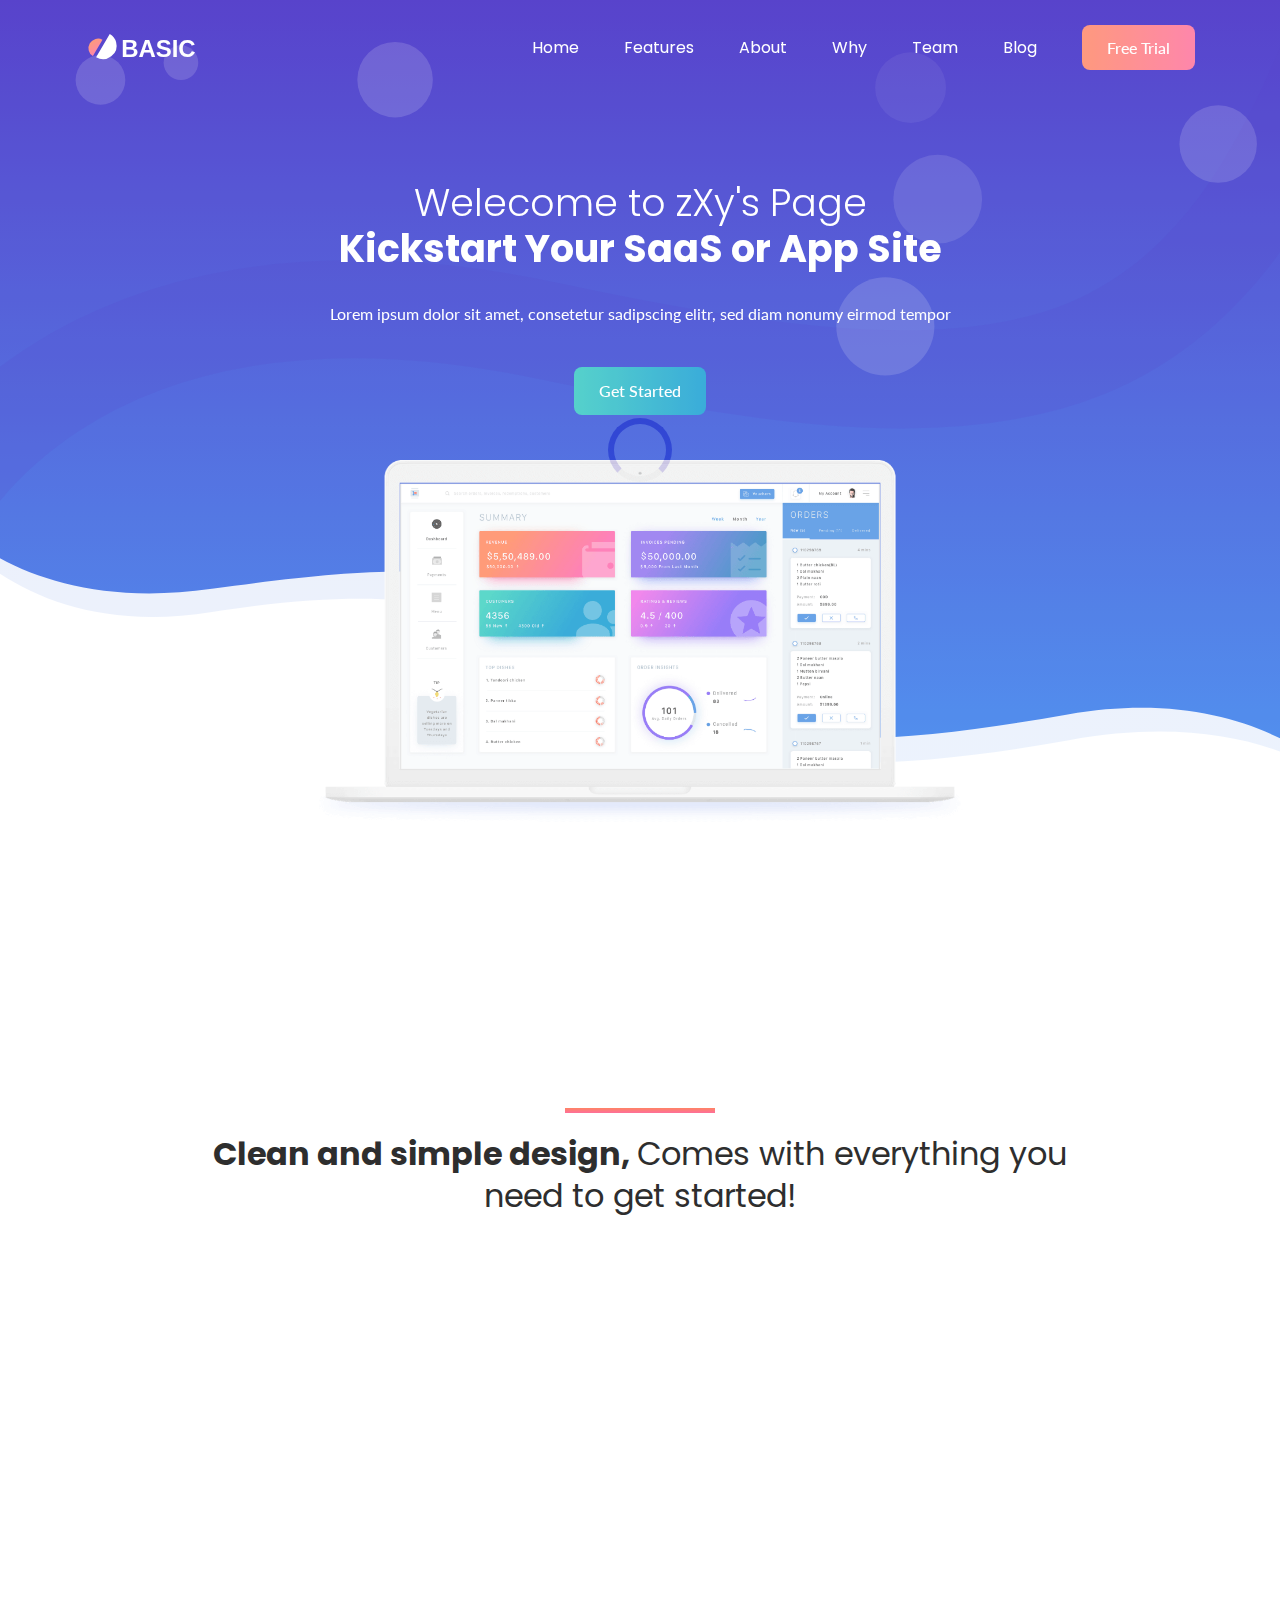
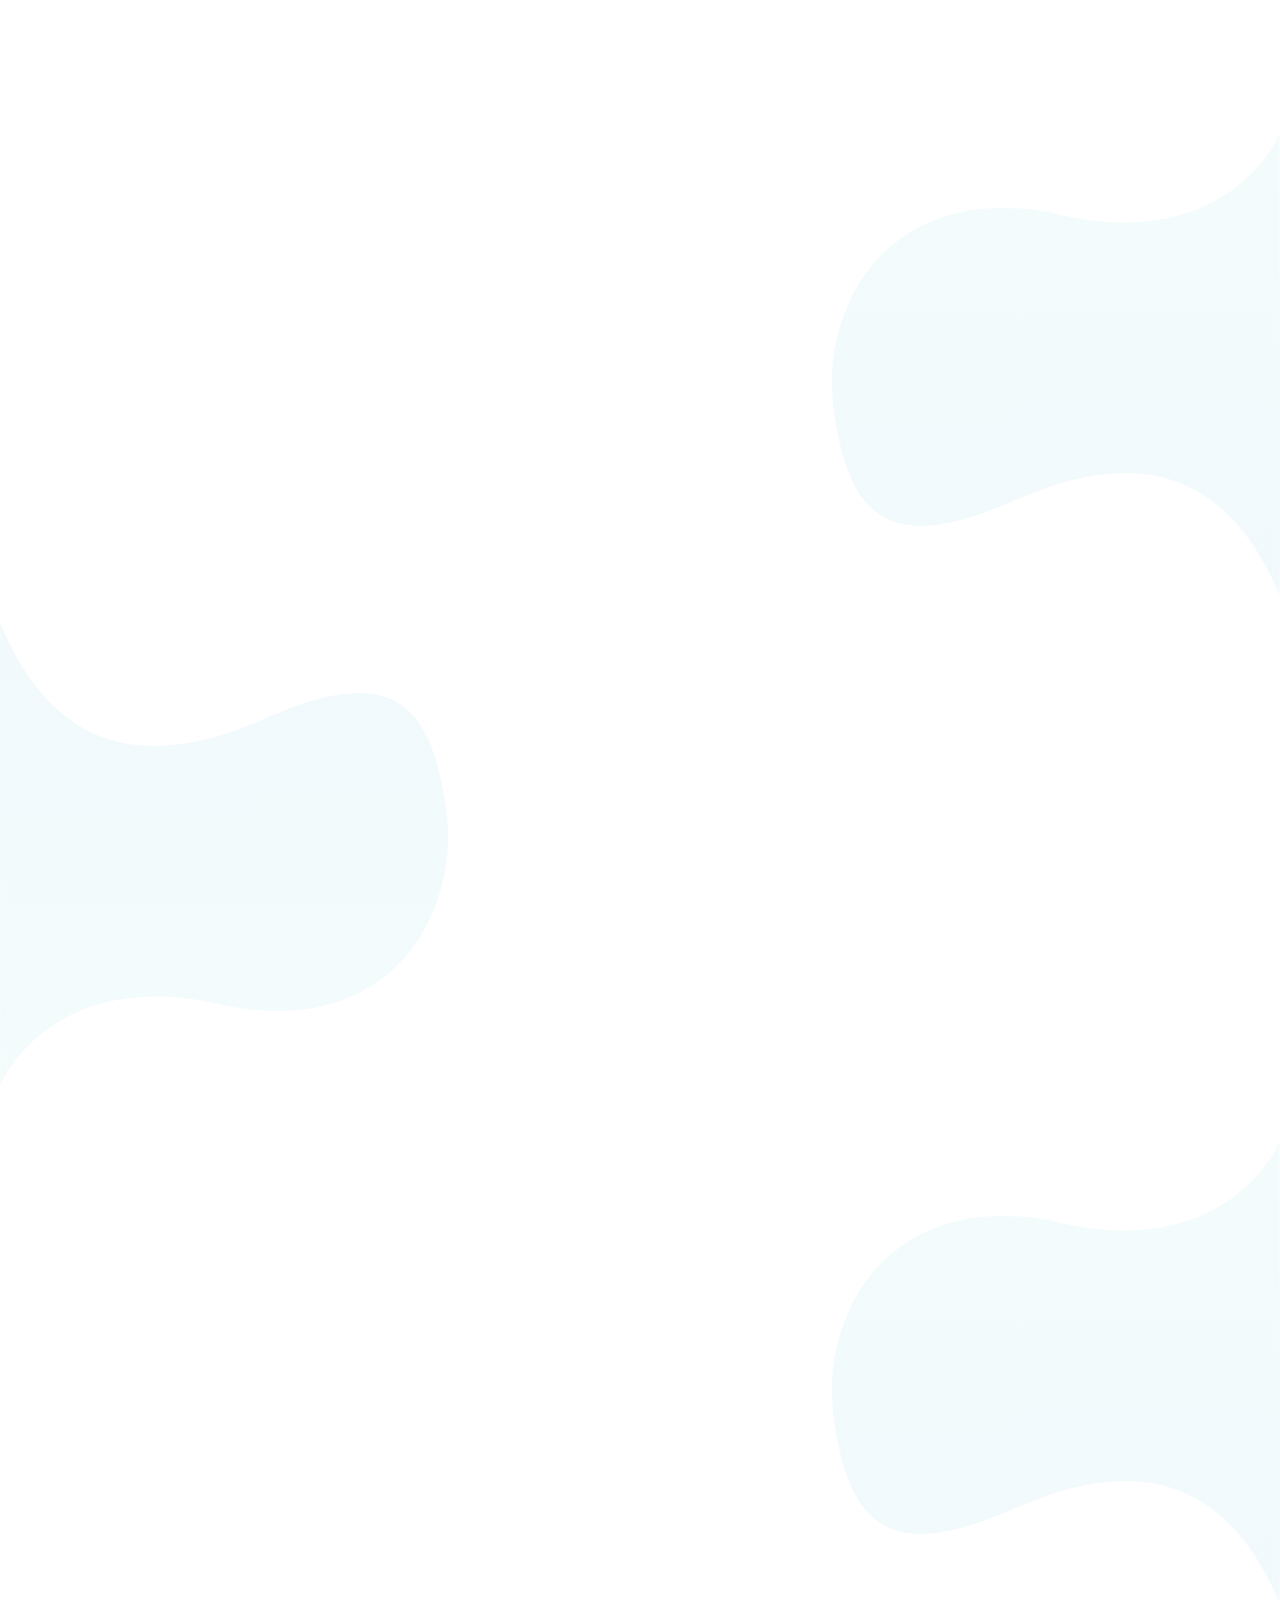
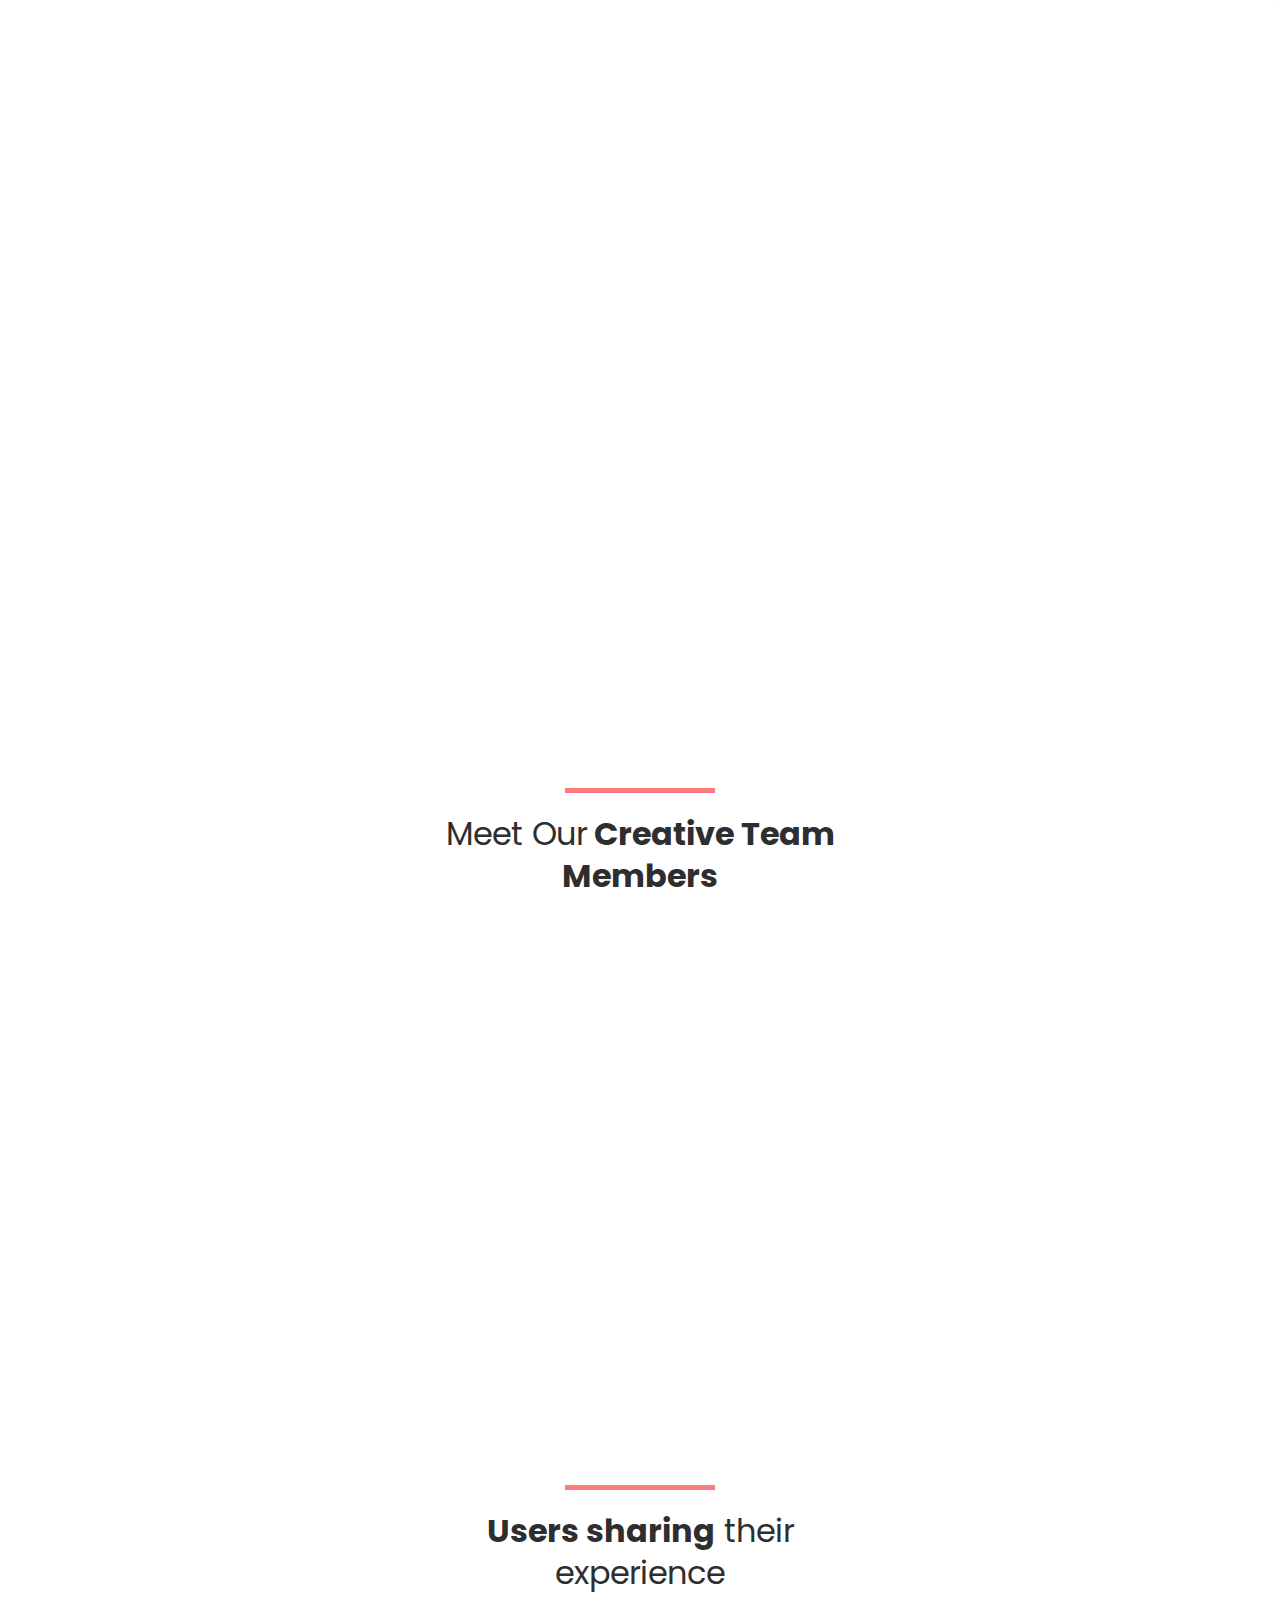
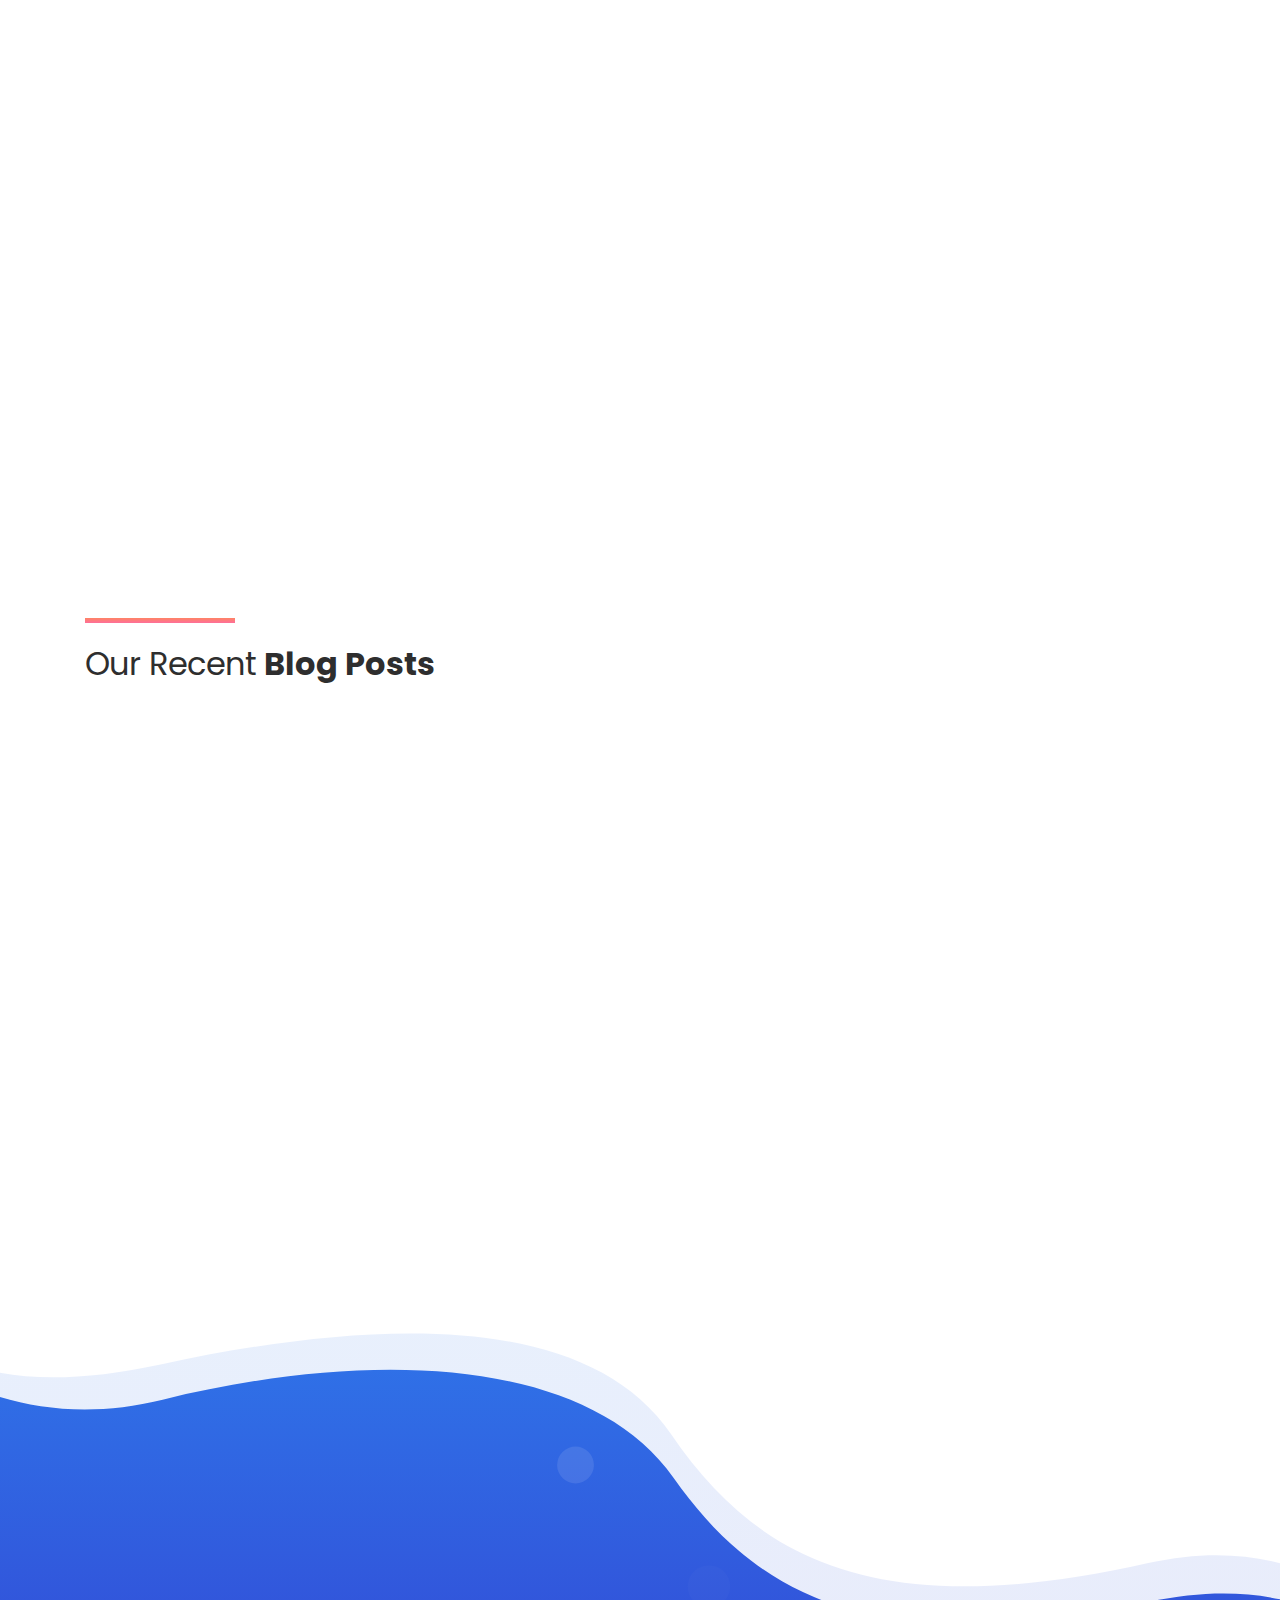
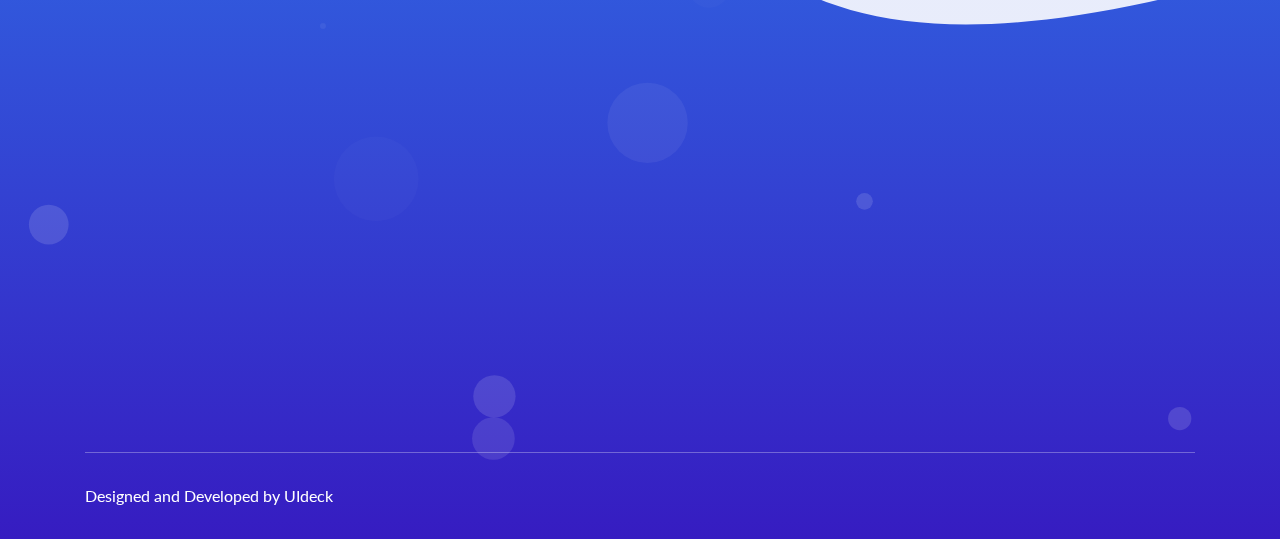
==== commit 7a871e7f: "20210415-8" ====
--- a/index.html
+++ b/index.html
@@ -120,7 +120,7 @@
                 <div class="row justify-content-center">
                     <div class="col-lg-8">
                         <div class="header-hero-content text-center">
-                            <h3 class="header-sub-title wow fadeInUp" data-wow-duration="1.3s" data-wow-delay="0.2s">Basic - SaaS Landing Page</h3>
+                            <h3 class="header-sub-title wow fadeInUp" data-wow-duration="1.3s" data-wow-delay="0.2s">Welecome to zXy's Page</h3>
                             <h2 class="header-title wow fadeInUp" data-wow-duration="1.3s" data-wow-delay="0.5s">Kickstart Your SaaS or App Site</h2>
                             <p class="text wow fadeInUp" data-wow-duration="1.3s" data-wow-delay="0.8s">Lorem ipsum dolor sit amet, consetetur sadipscing elitr, sed diam nonumy eirmod tempor</p>
                             <a href="#" class="main-btn wow fadeInUp" data-wow-duration="1.3s" data-wow-delay="1.1s">Get Started</a>
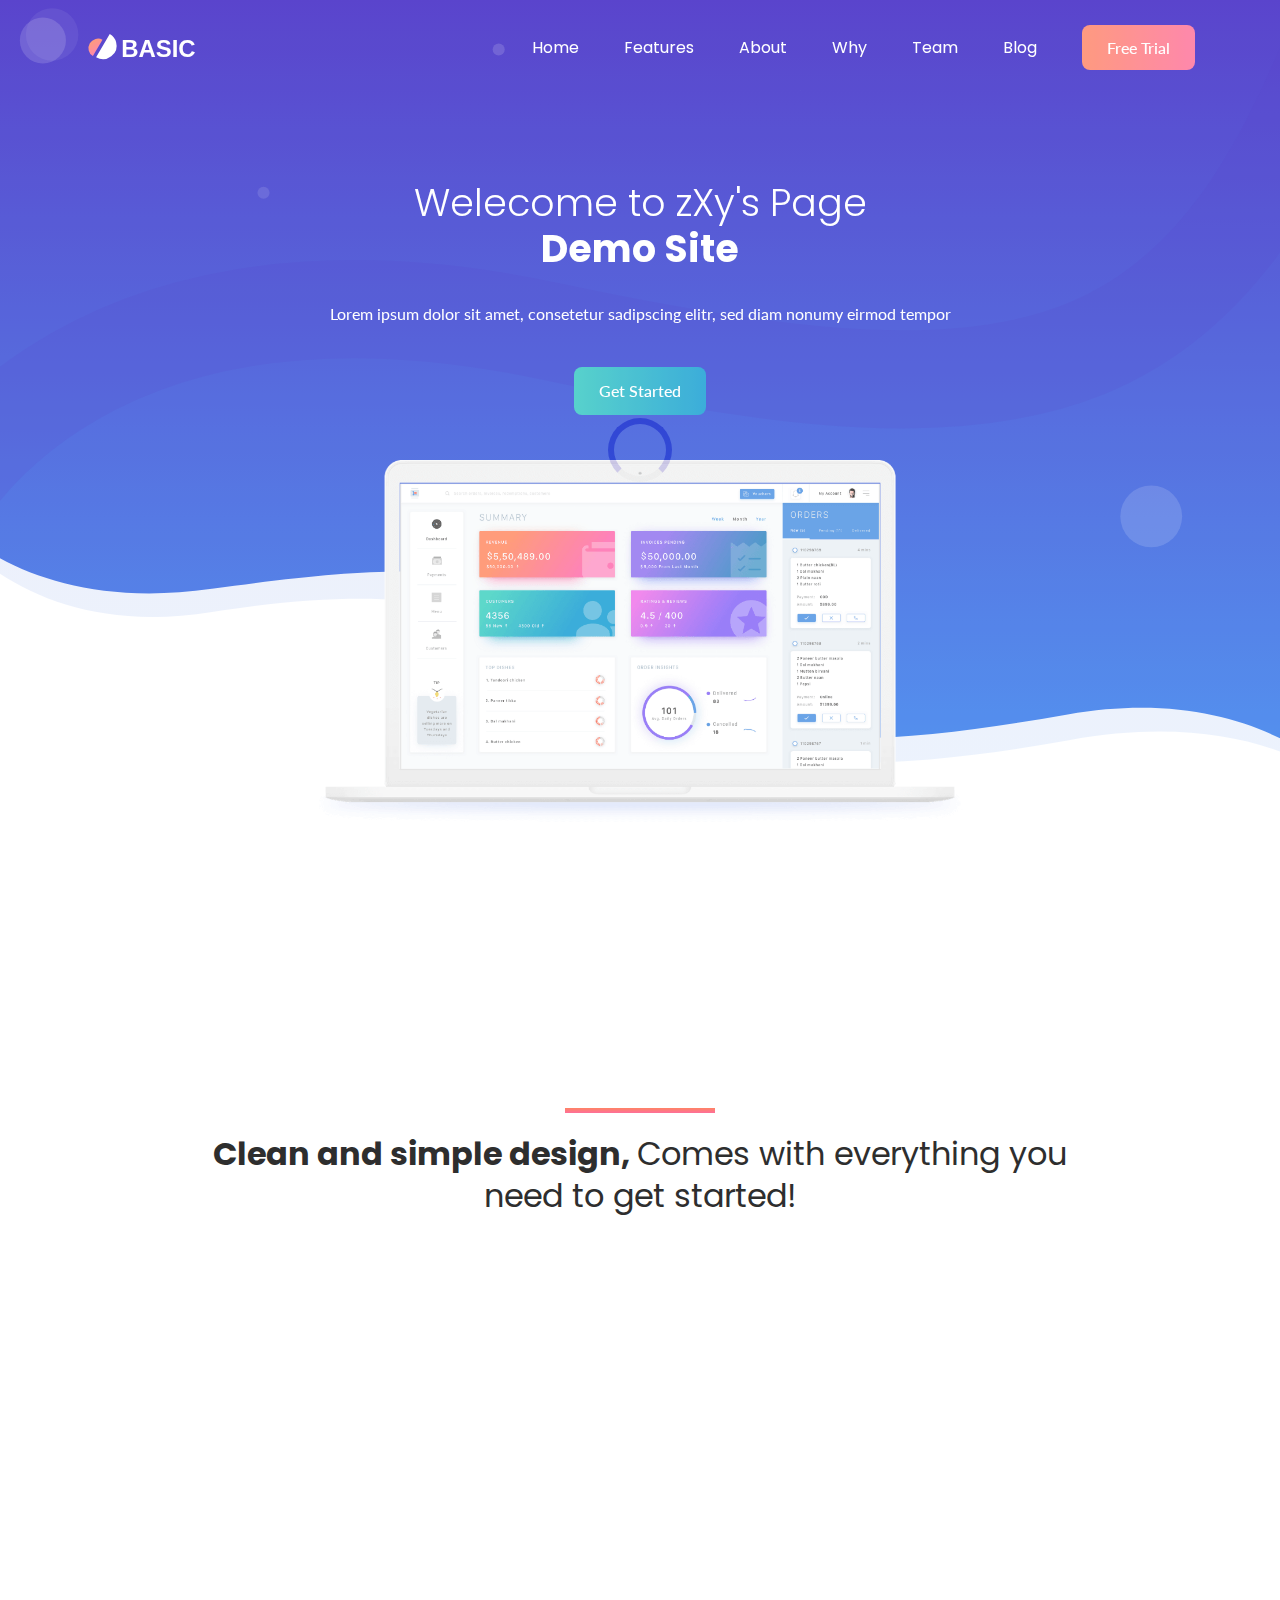
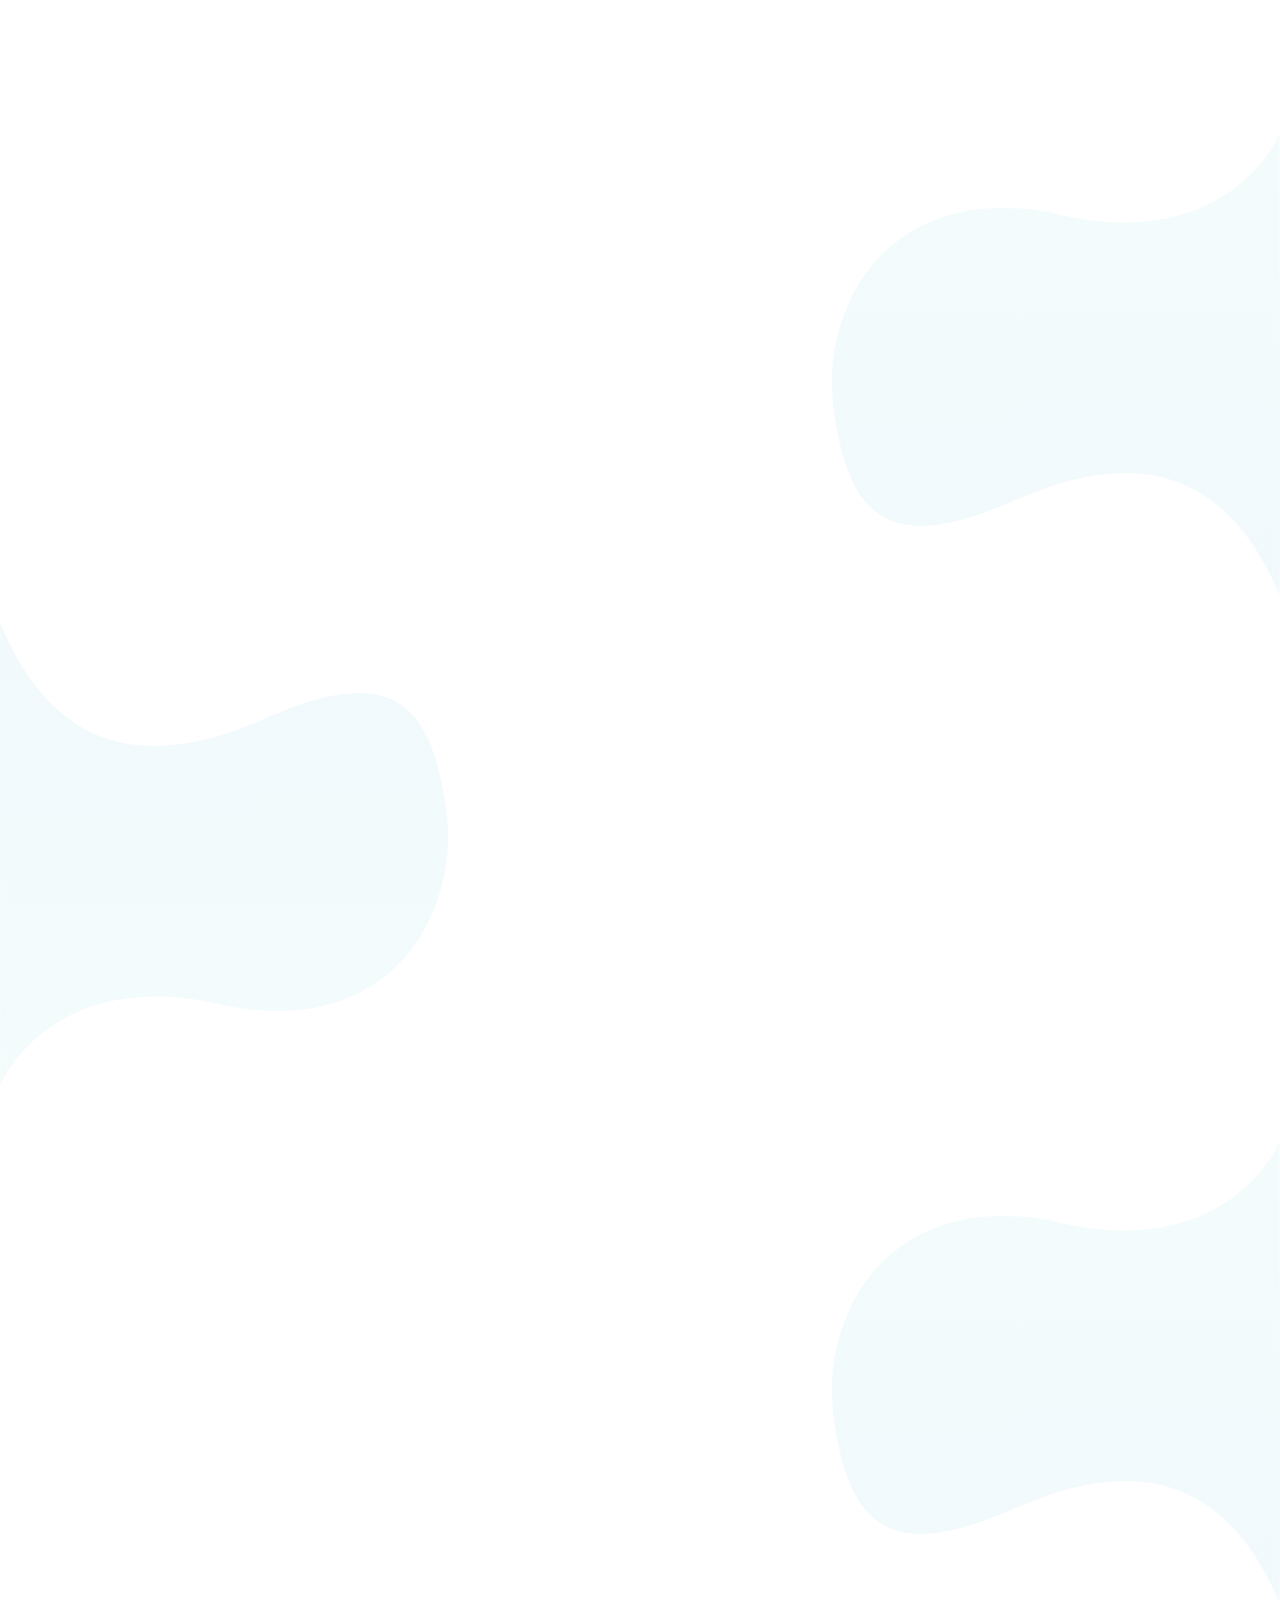
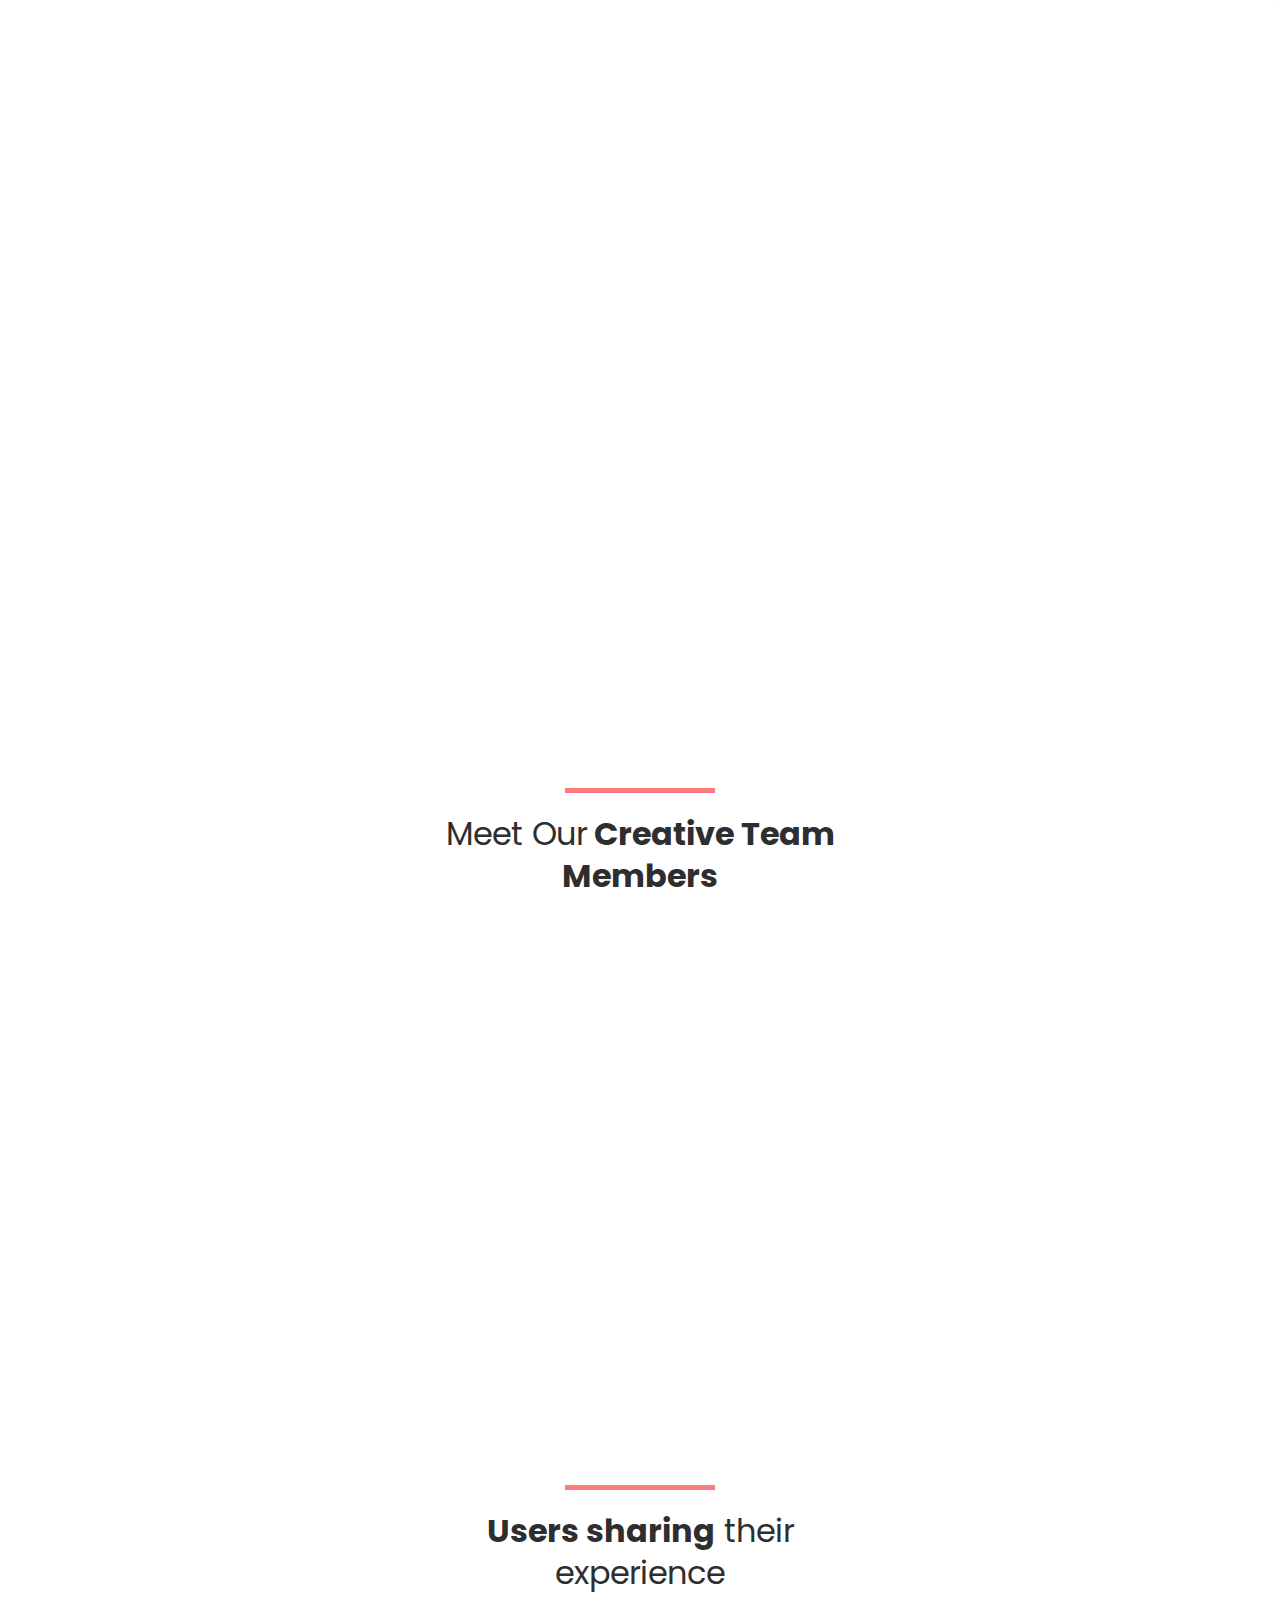
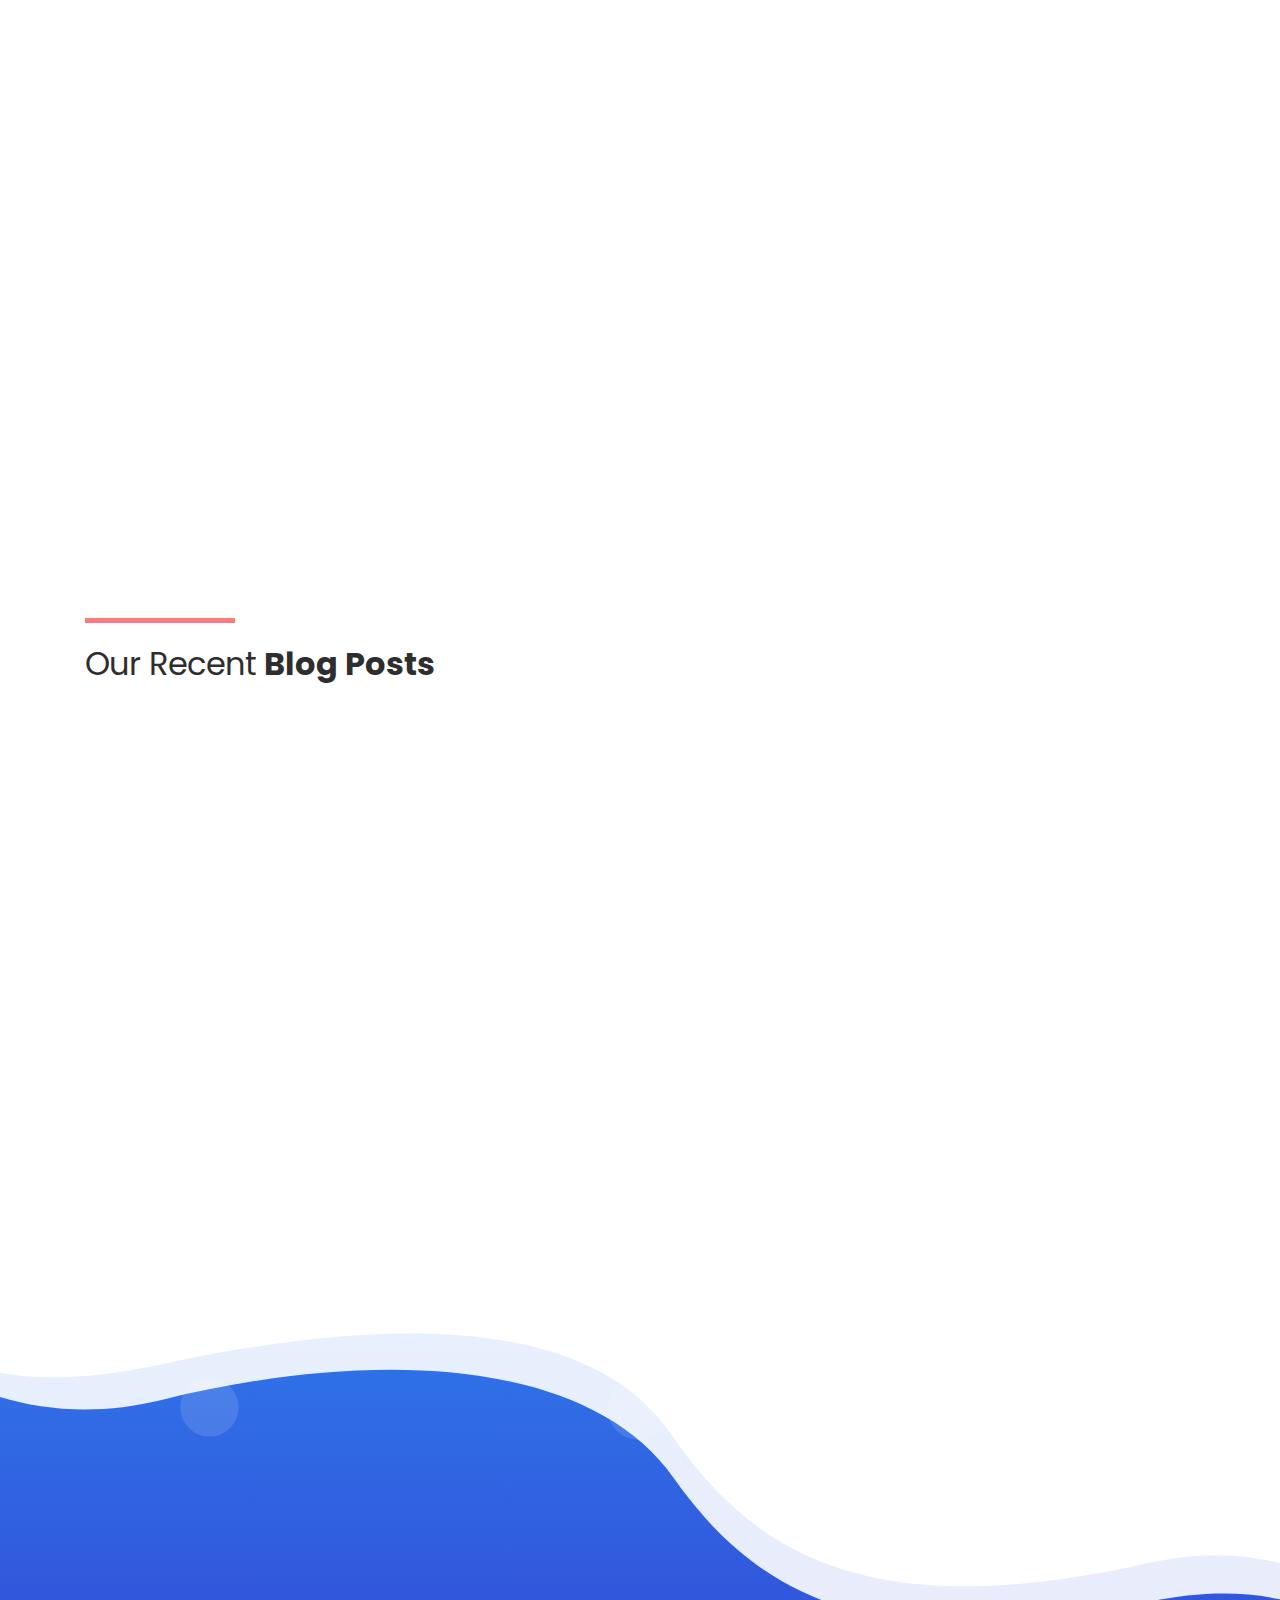
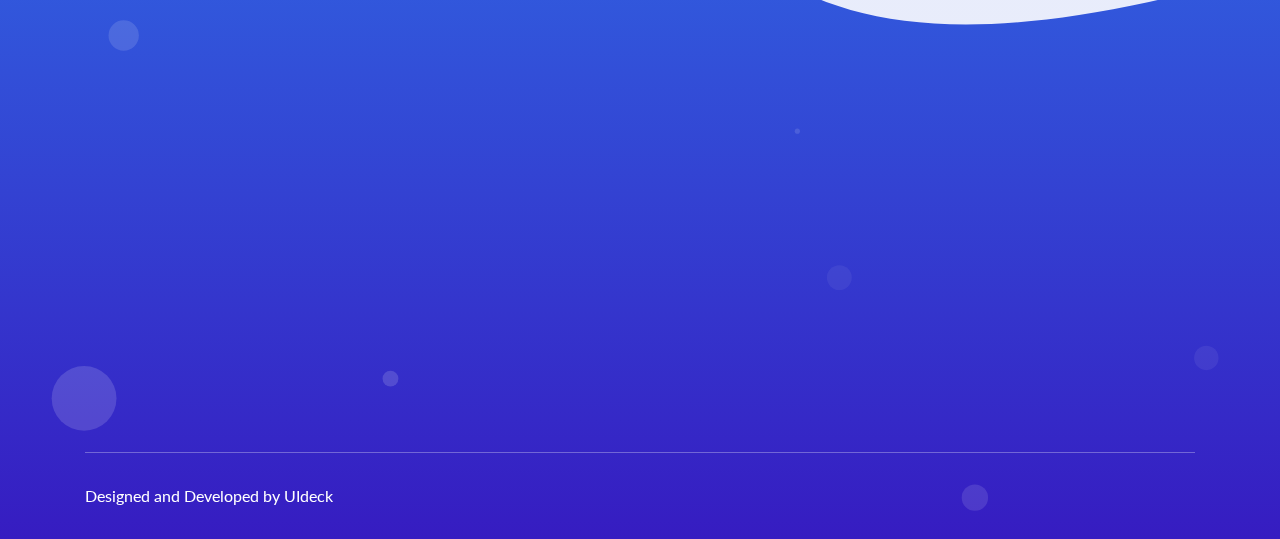
==== commit 9ffaf060: "Update index.html" ====
--- a/index.html
+++ b/index.html
@@ -121,7 +121,7 @@
                     <div class="col-lg-8">
                         <div class="header-hero-content text-center">
                             <h3 class="header-sub-title wow fadeInUp" data-wow-duration="1.3s" data-wow-delay="0.2s">Welecome to zXy's Page</h3>
-                            <h2 class="header-title wow fadeInUp" data-wow-duration="1.3s" data-wow-delay="0.5s">Kickstart Your SaaS or App Site</h2>
+                            <h2 class="header-title wow fadeInUp" data-wow-duration="1.3s" data-wow-delay="0.5s">Demo Site</h2>
                             <p class="text wow fadeInUp" data-wow-duration="1.3s" data-wow-delay="0.8s">Lorem ipsum dolor sit amet, consetetur sadipscing elitr, sed diam nonumy eirmod tempor</p>
                             <a href="#" class="main-btn wow fadeInUp" data-wow-duration="1.3s" data-wow-delay="1.1s">Get Started</a>
                         </div> <!-- header hero content -->
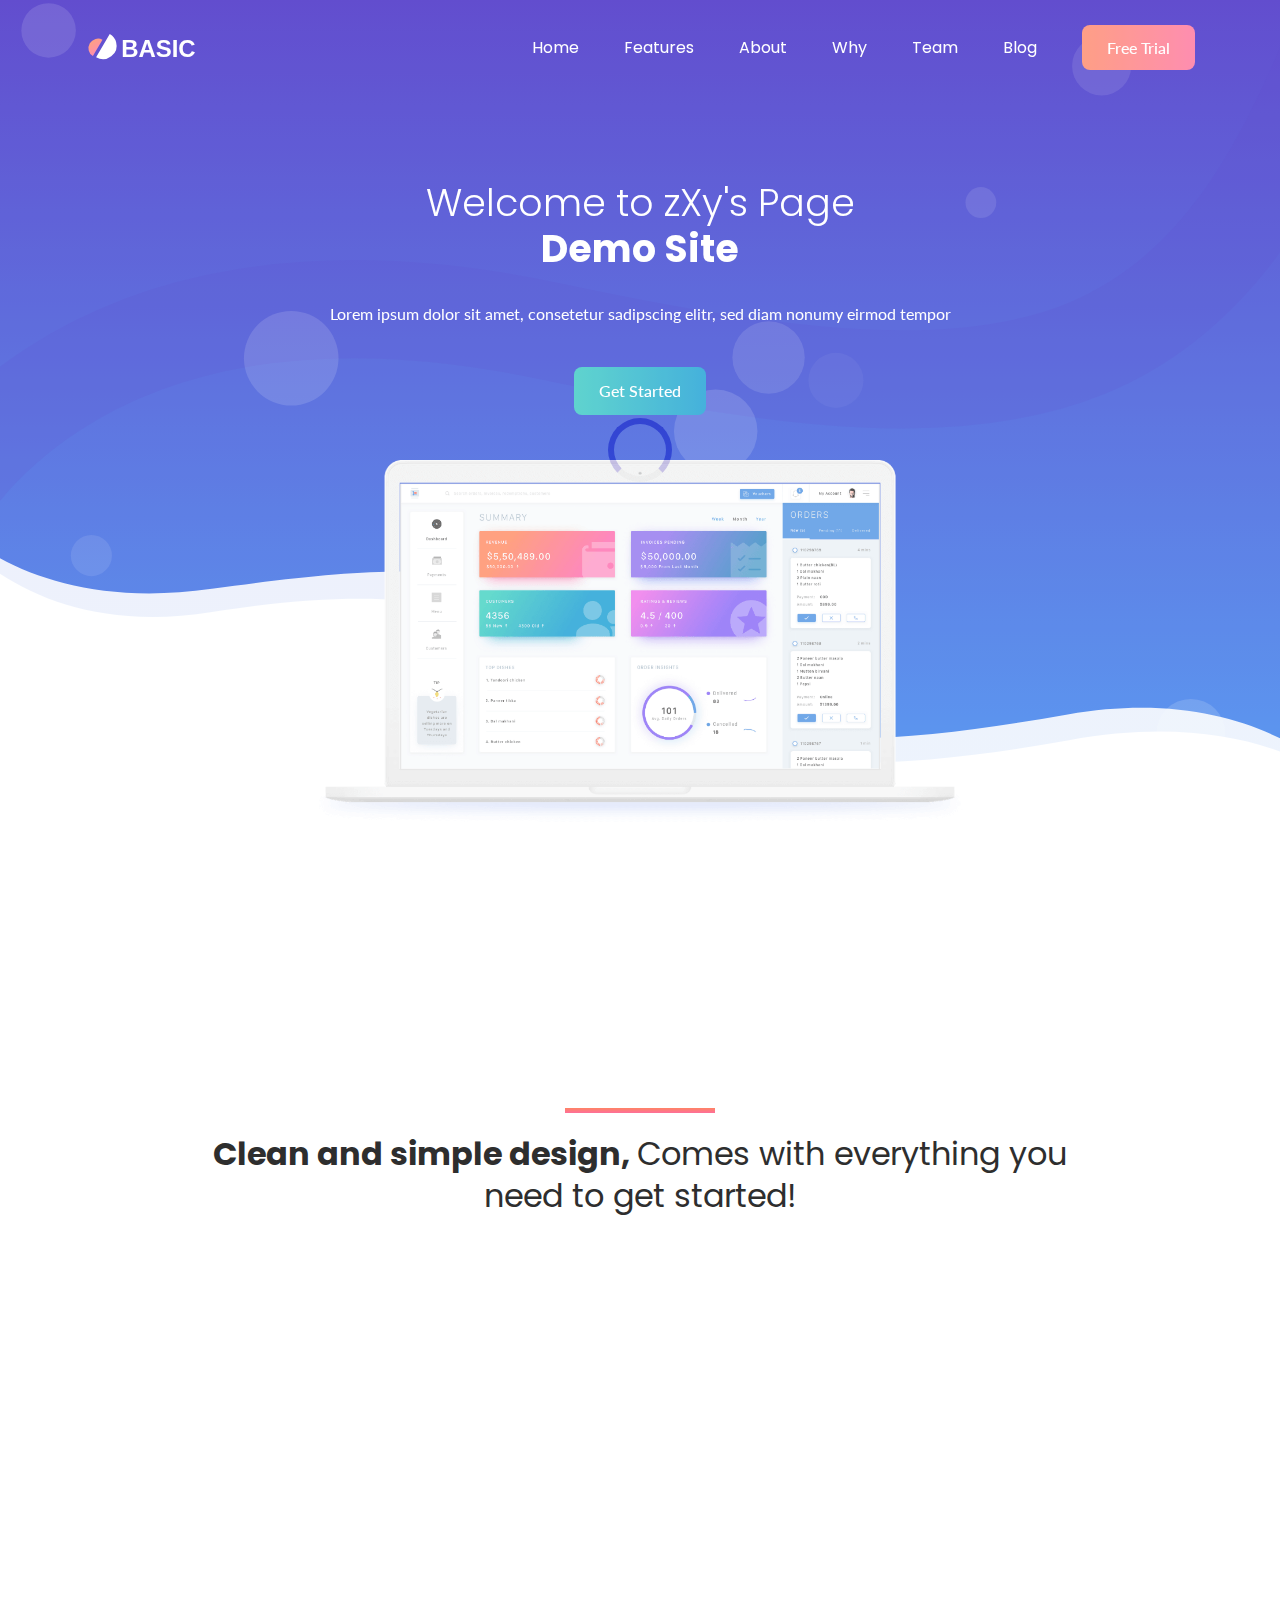
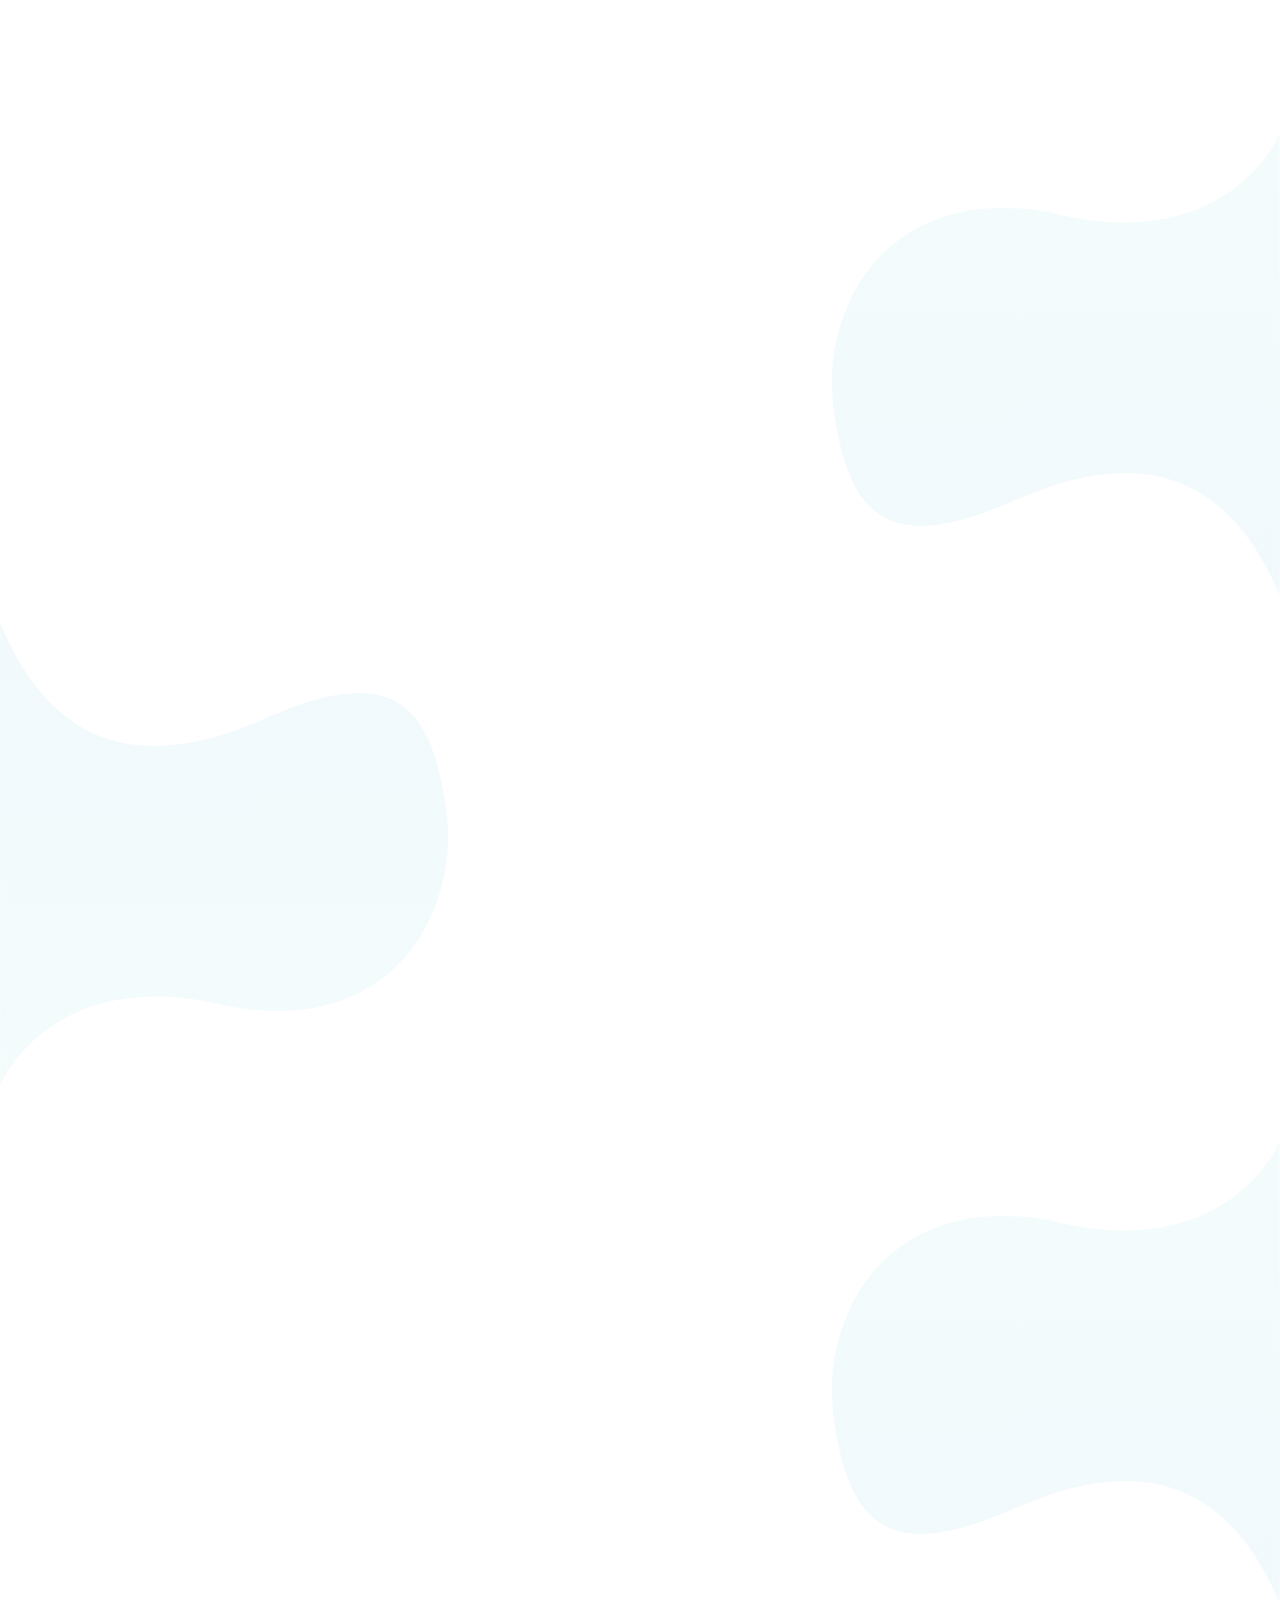
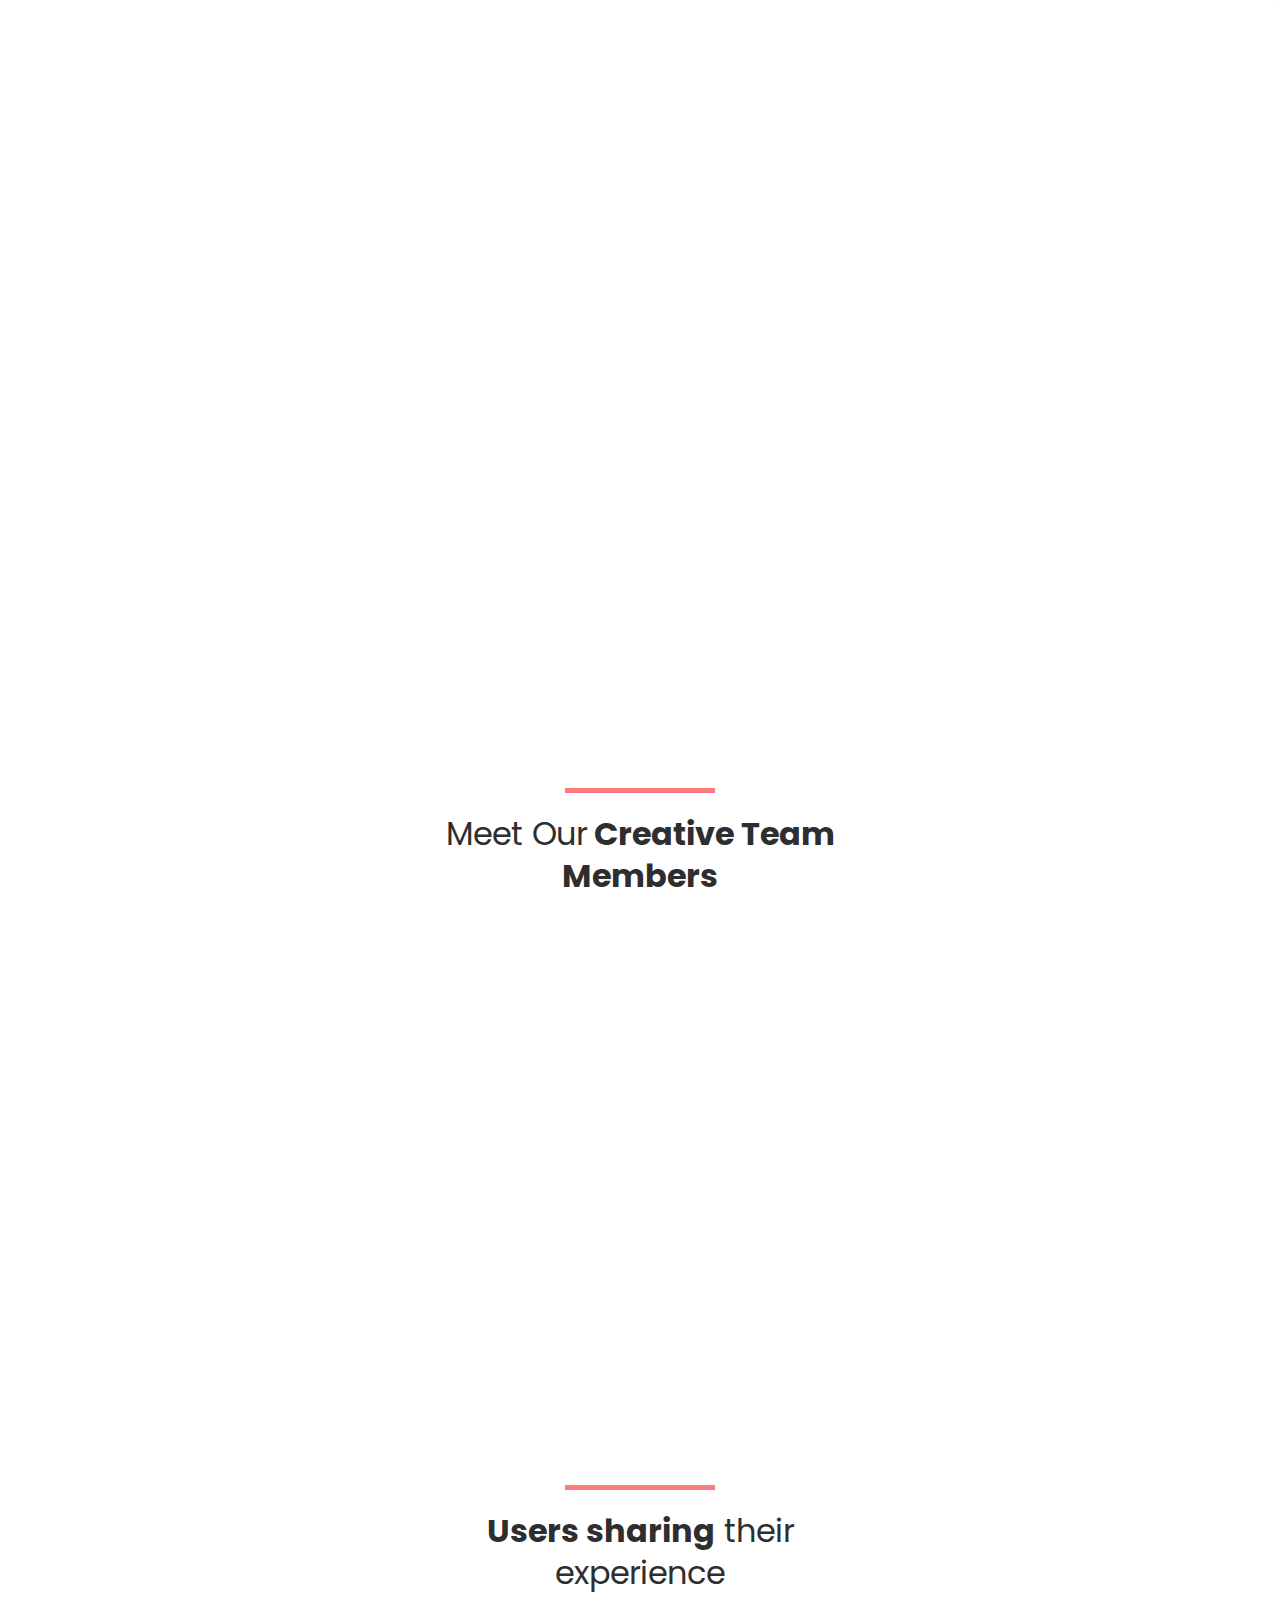
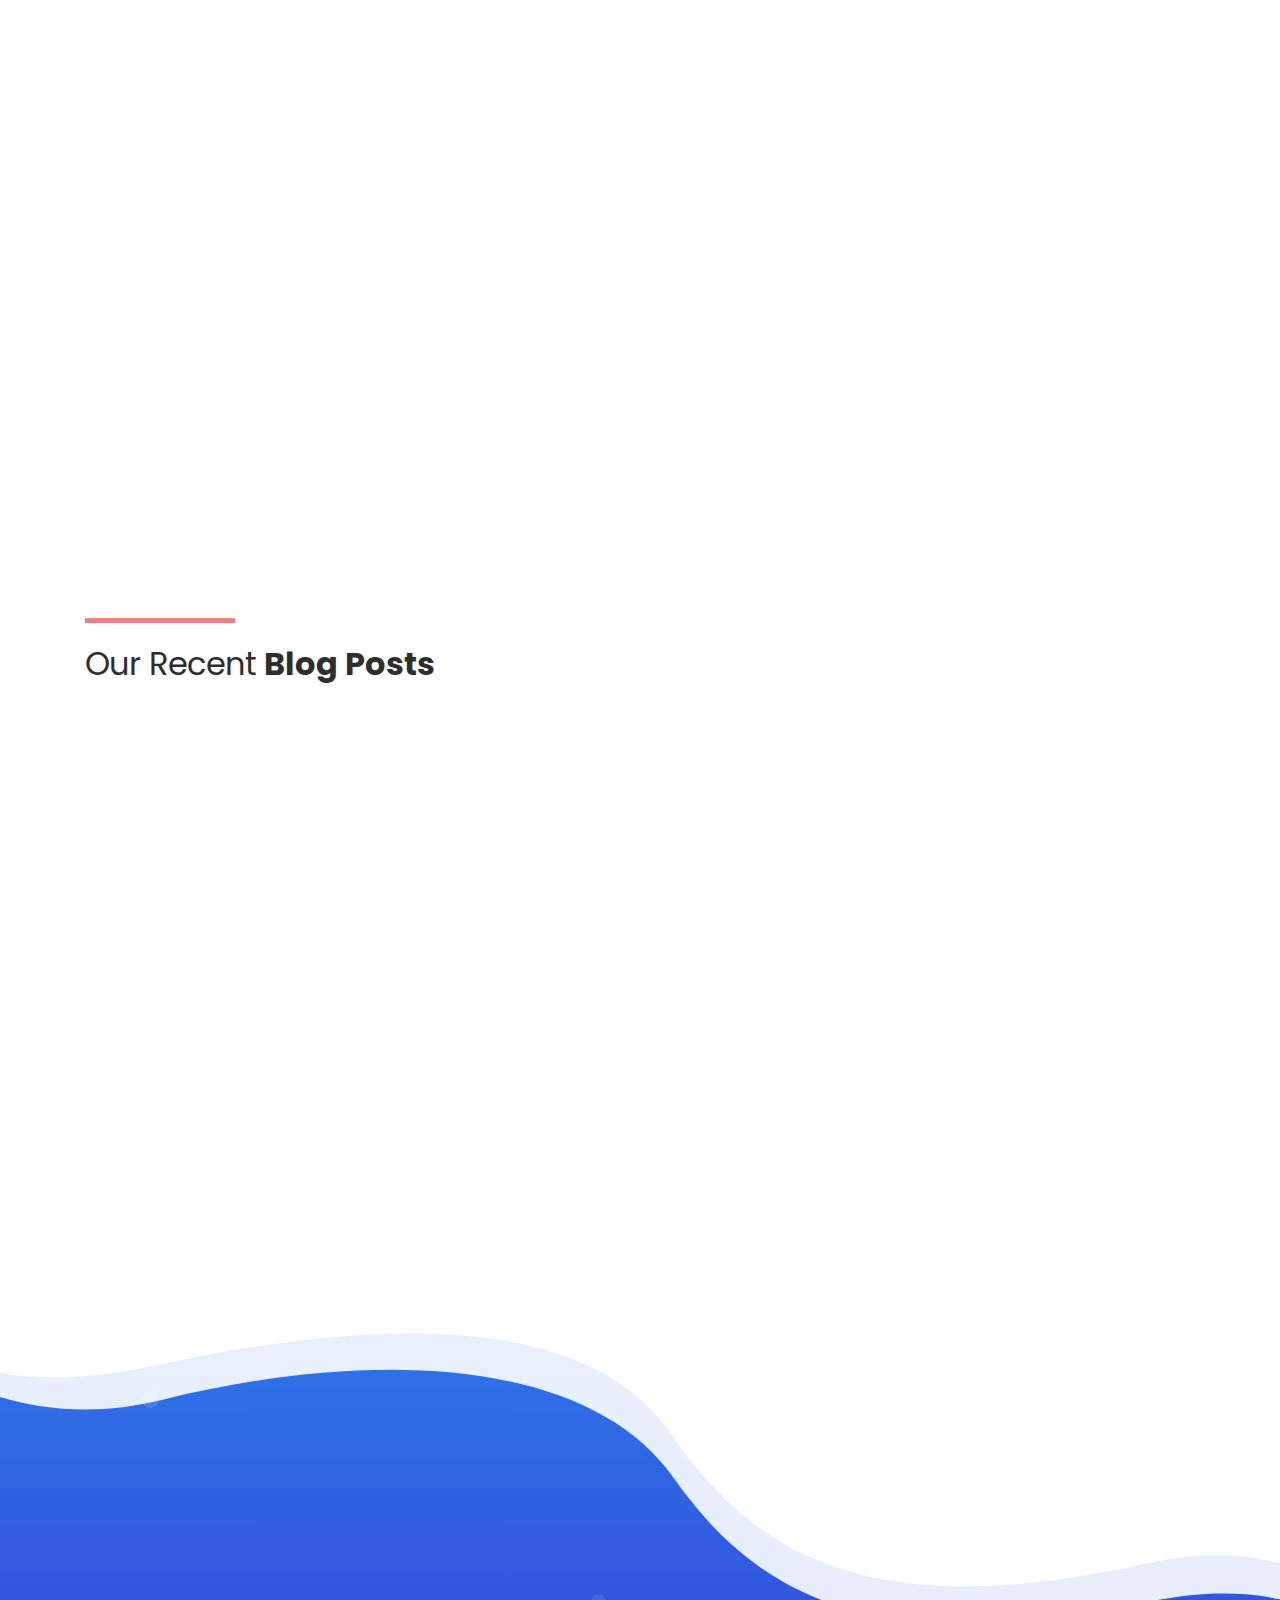
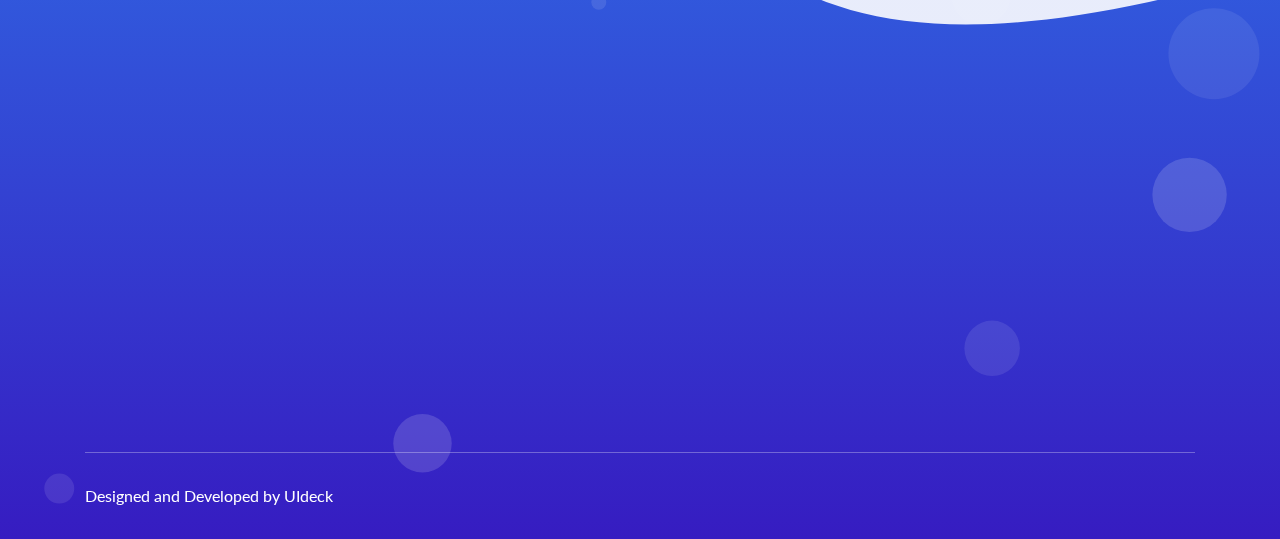
==== commit 685e120b: "Update index.html" ====
--- a/index.html
+++ b/index.html
@@ -120,7 +120,7 @@
                 <div class="row justify-content-center">
                     <div class="col-lg-8">
                         <div class="header-hero-content text-center">
-                            <h3 class="header-sub-title wow fadeInUp" data-wow-duration="1.3s" data-wow-delay="0.2s">Welecome to zXy's Page</h3>
+                            <h3 class="header-sub-title wow fadeInUp" data-wow-duration="1.3s" data-wow-delay="0.2s">Welcome to zXy's Page</h3>
                             <h2 class="header-title wow fadeInUp" data-wow-duration="1.3s" data-wow-delay="0.5s">Demo Site</h2>
                             <p class="text wow fadeInUp" data-wow-duration="1.3s" data-wow-delay="0.8s">Lorem ipsum dolor sit amet, consetetur sadipscing elitr, sed diam nonumy eirmod tempor</p>
                             <a href="#" class="main-btn wow fadeInUp" data-wow-duration="1.3s" data-wow-delay="1.1s">Get Started</a>
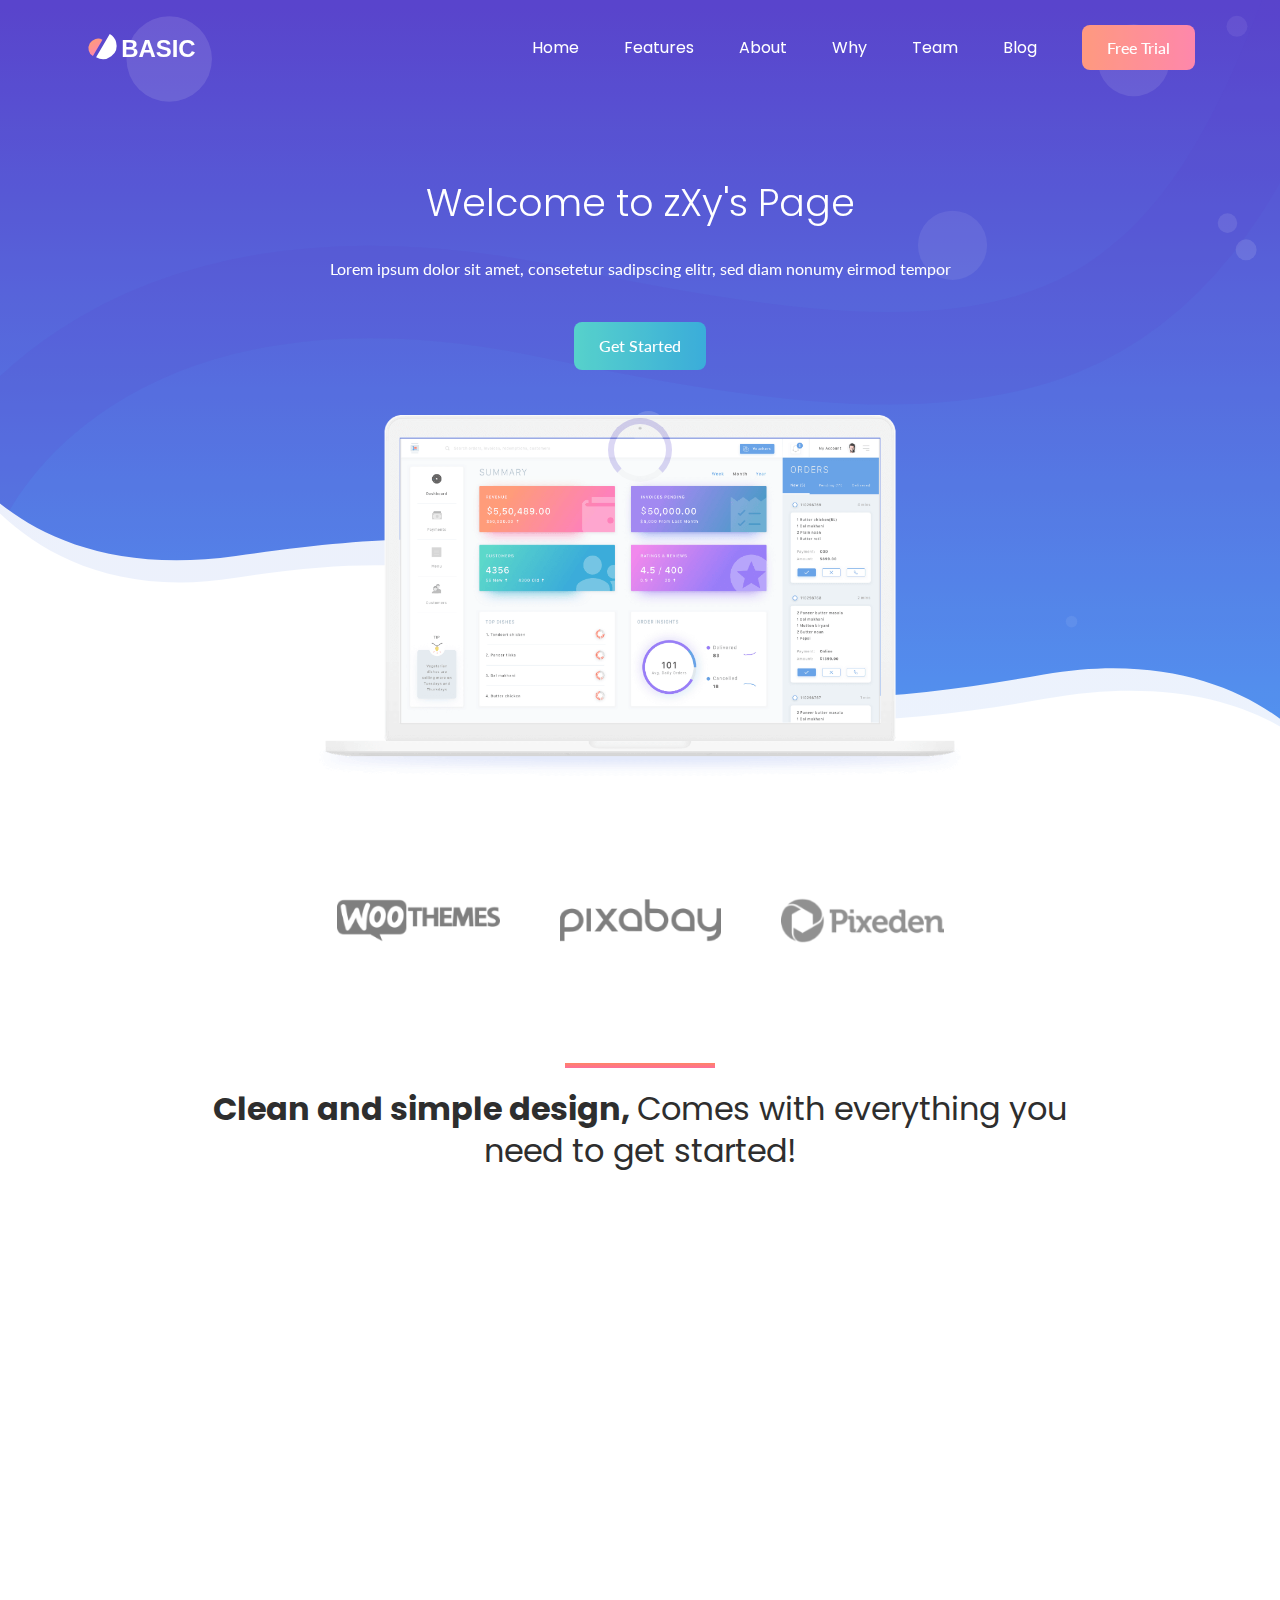
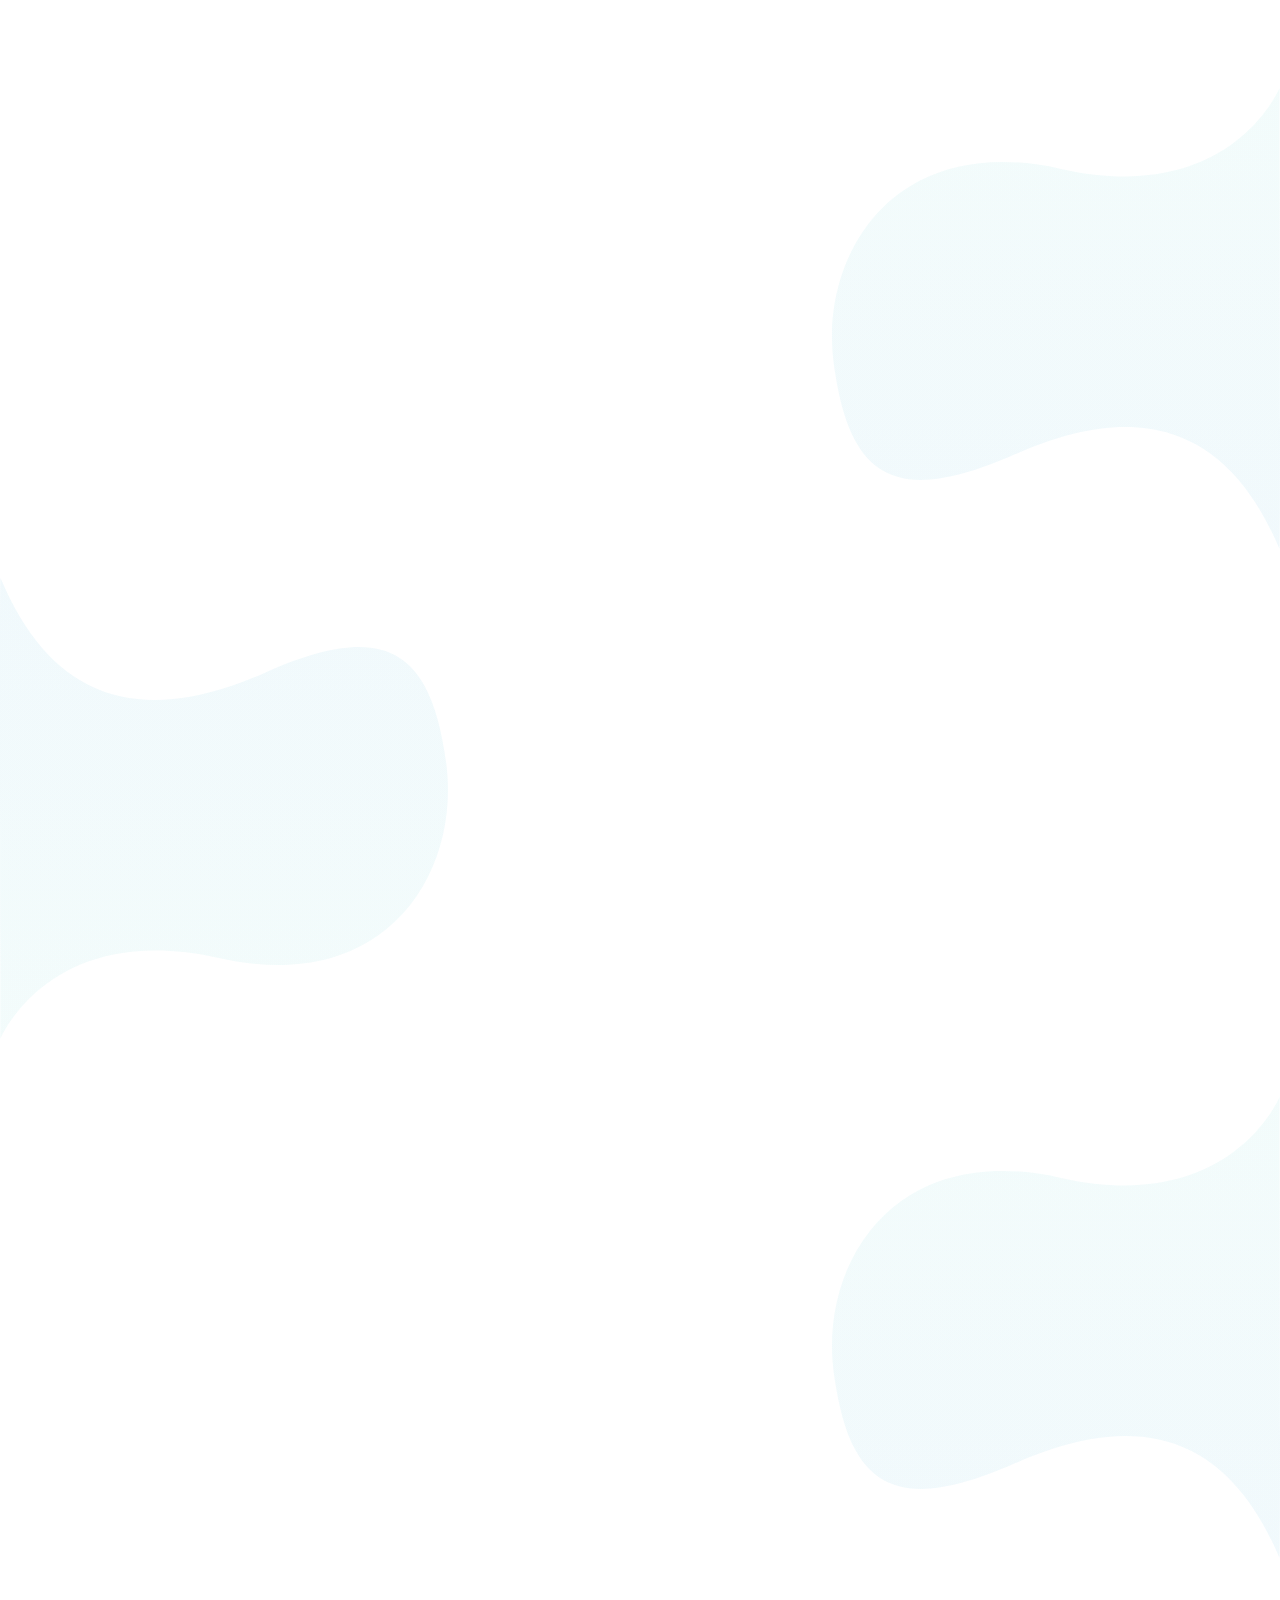
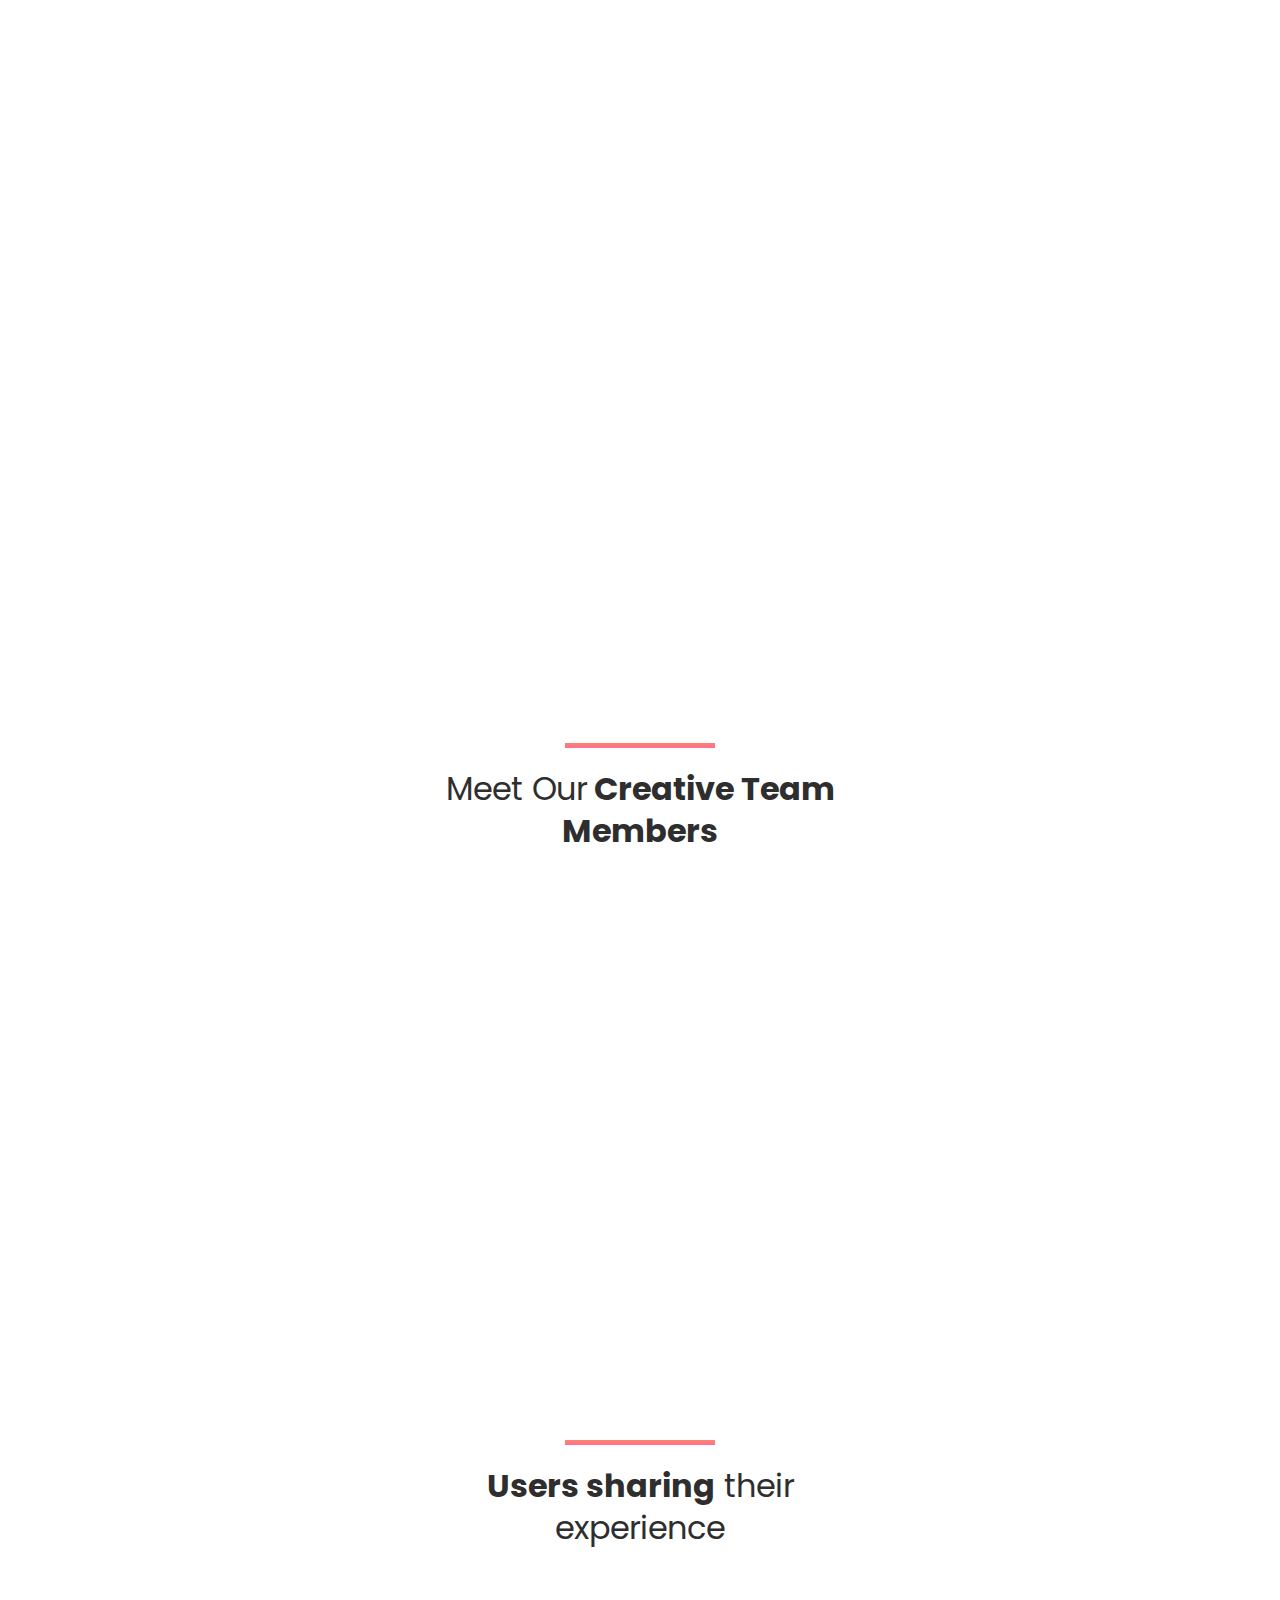
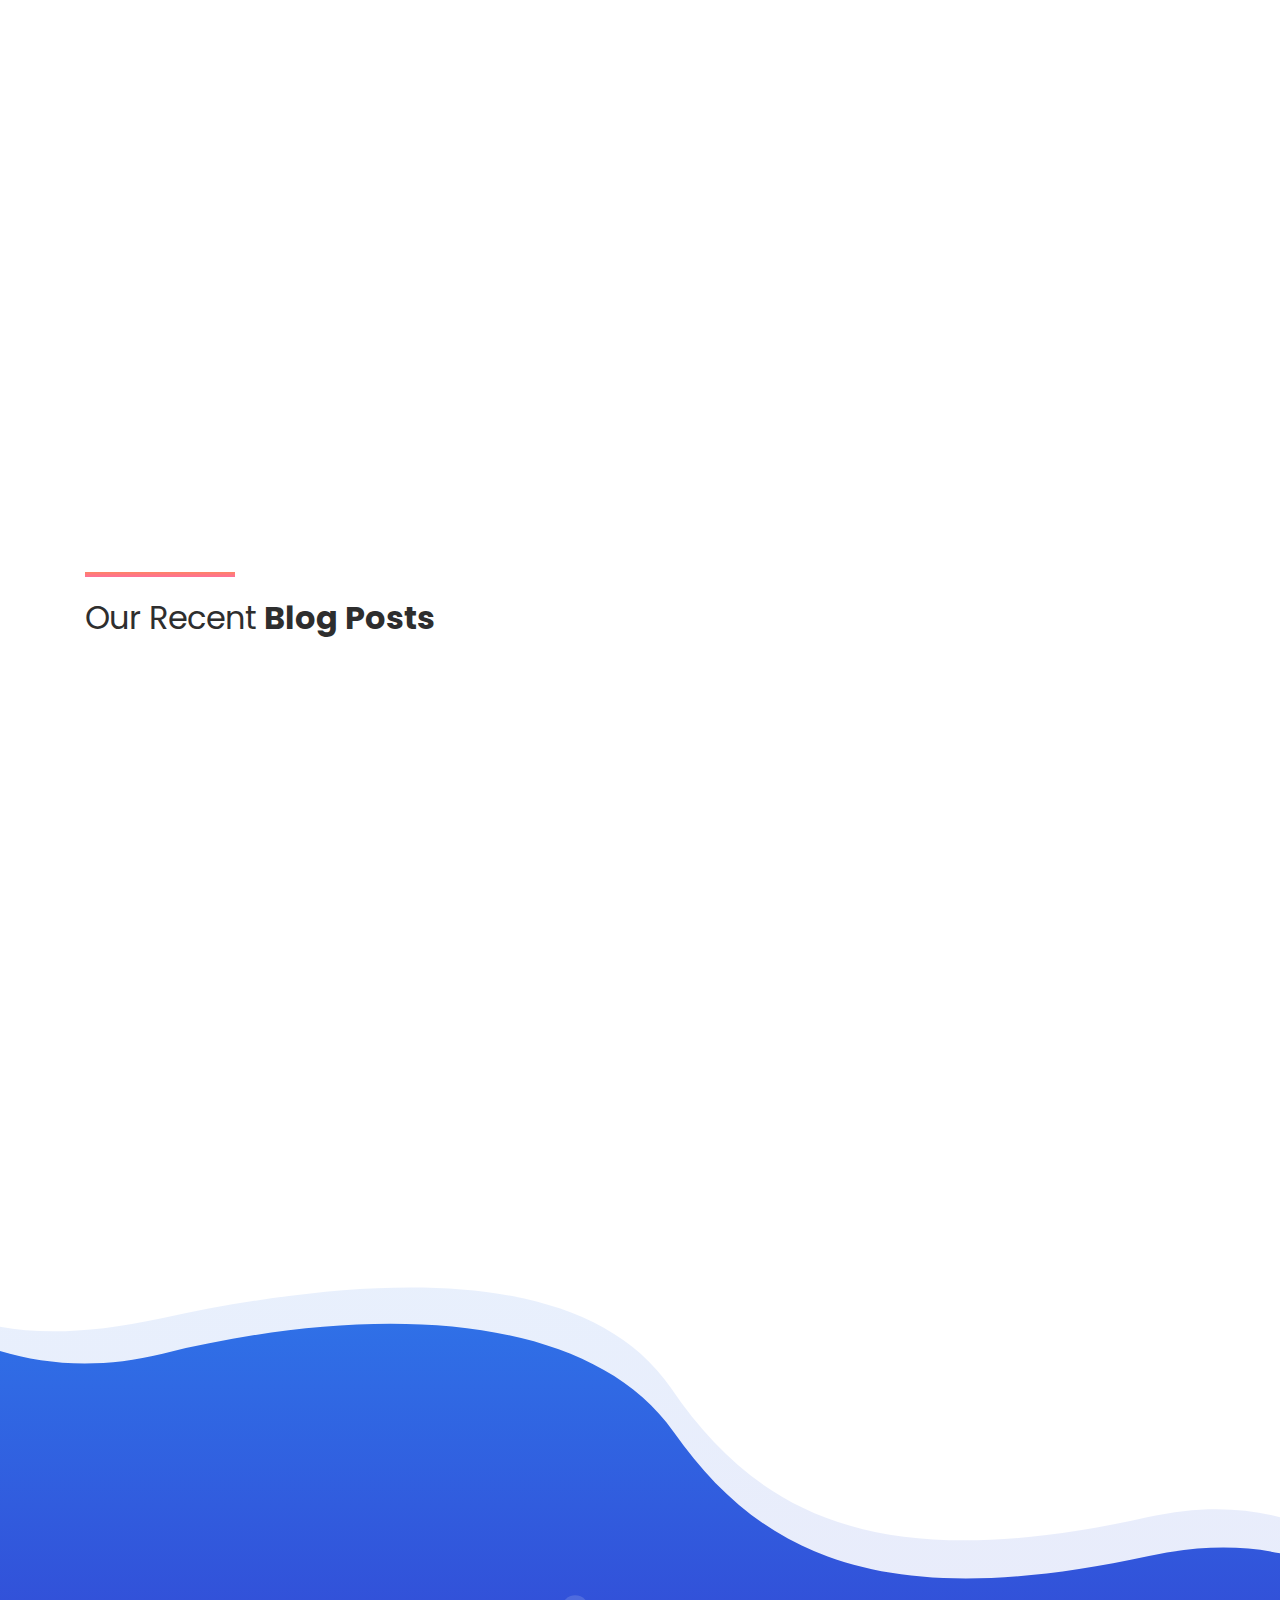
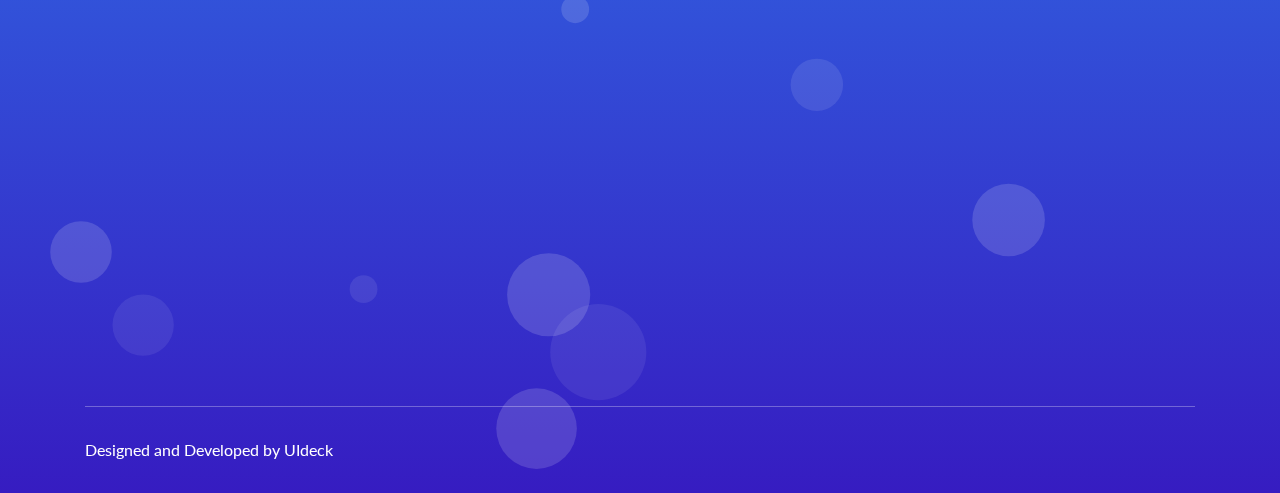
==== commit f2a179c7: "Update index.html" ====
--- a/index.html
+++ b/index.html
@@ -121,7 +121,6 @@
                     <div class="col-lg-8">
                         <div class="header-hero-content text-center">
                             <h3 class="header-sub-title wow fadeInUp" data-wow-duration="1.3s" data-wow-delay="0.2s">Welcome to zXy's Page</h3>
-                            <h2 class="header-title wow fadeInUp" data-wow-duration="1.3s" data-wow-delay="0.5s">Demo Site</h2>
                             <p class="text wow fadeInUp" data-wow-duration="1.3s" data-wow-delay="0.8s">Lorem ipsum dolor sit amet, consetetur sadipscing elitr, sed diam nonumy eirmod tempor</p>
                             <a href="#" class="main-btn wow fadeInUp" data-wow-duration="1.3s" data-wow-delay="1.1s">Get Started</a>
                         </div> <!-- header hero content -->
